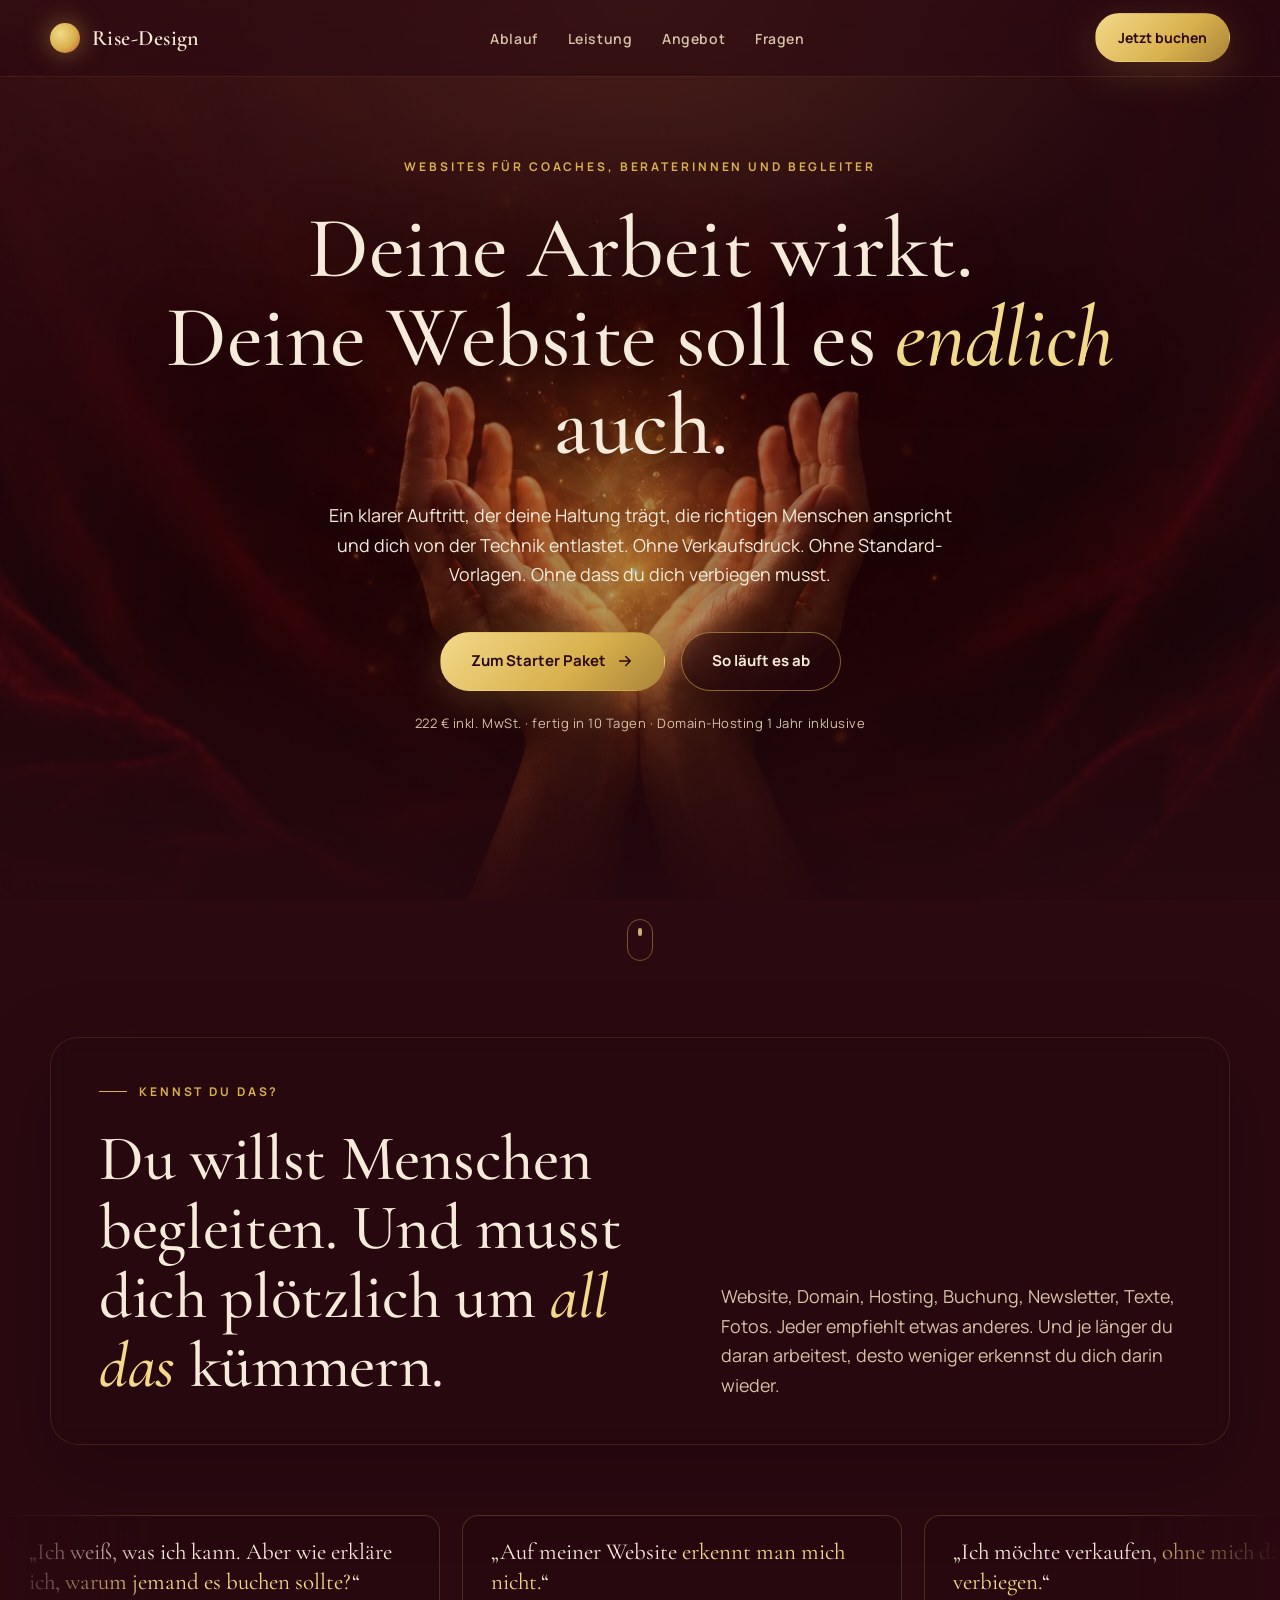
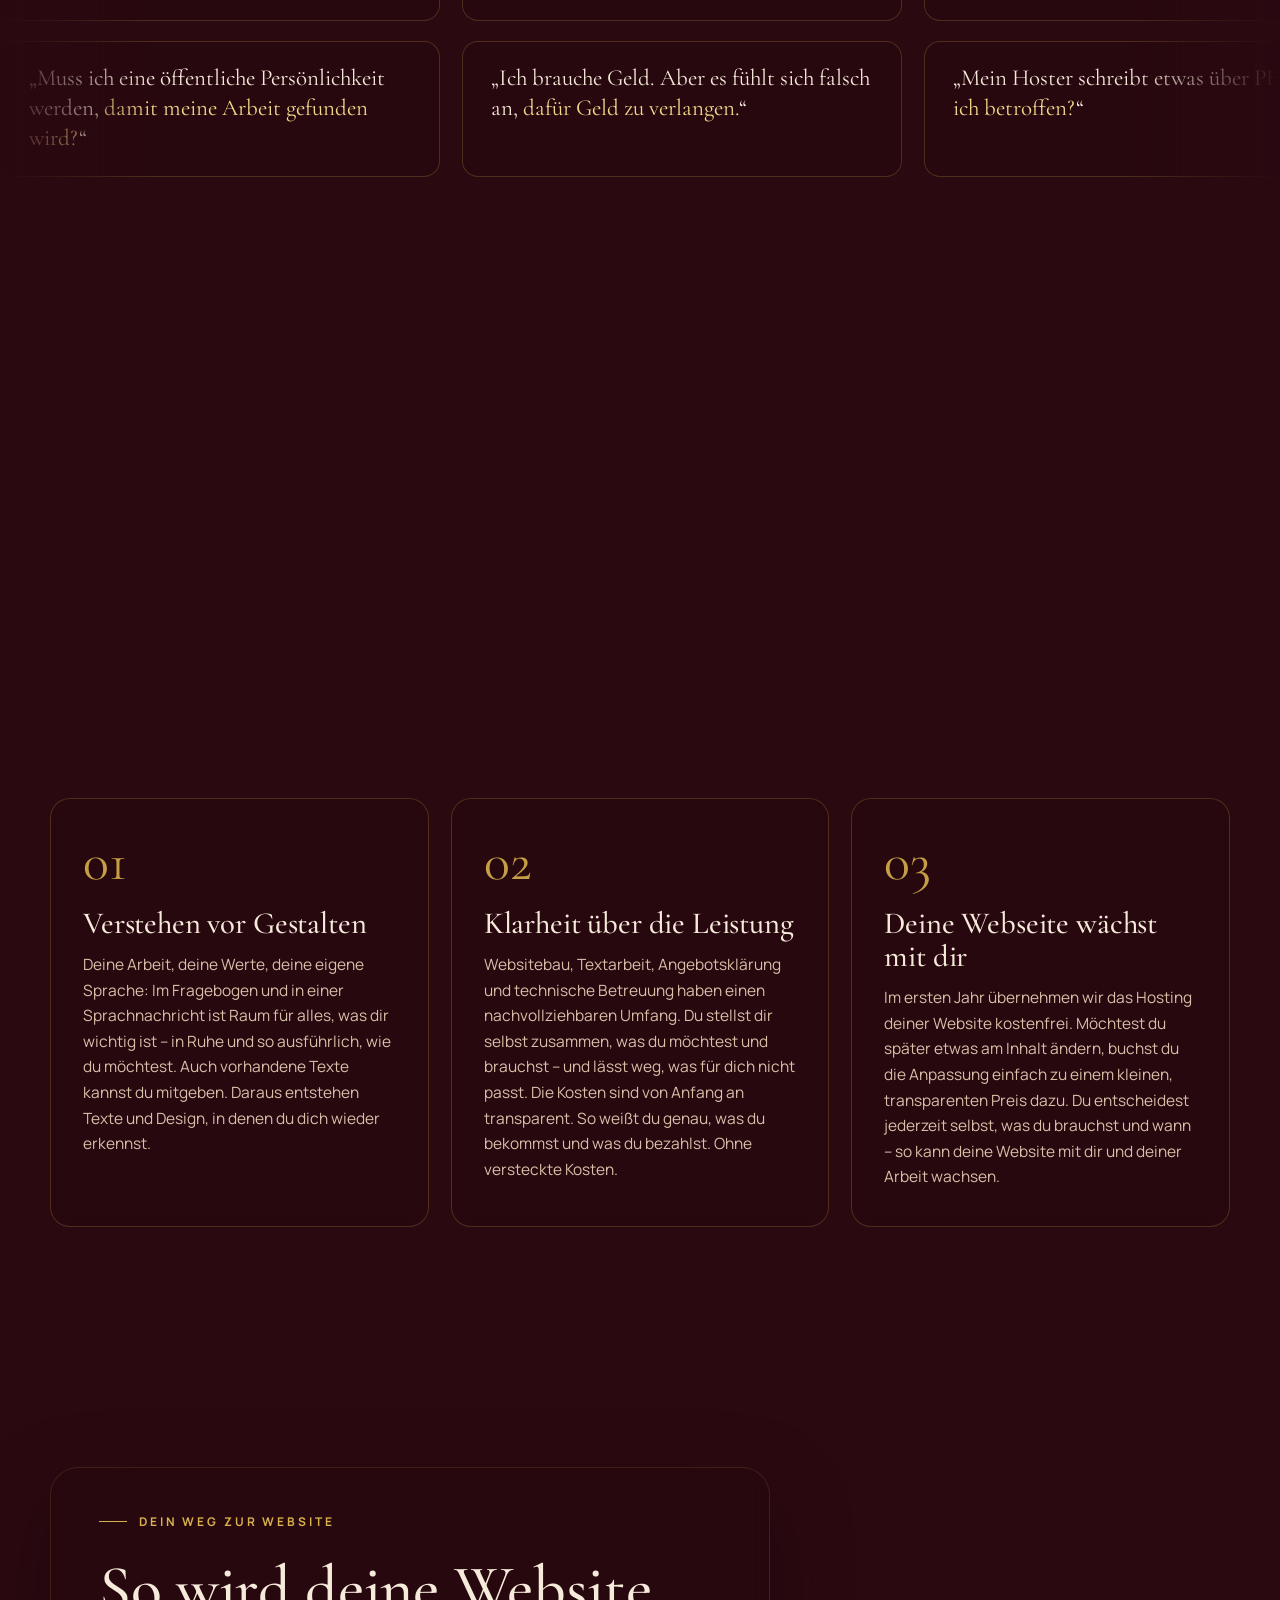
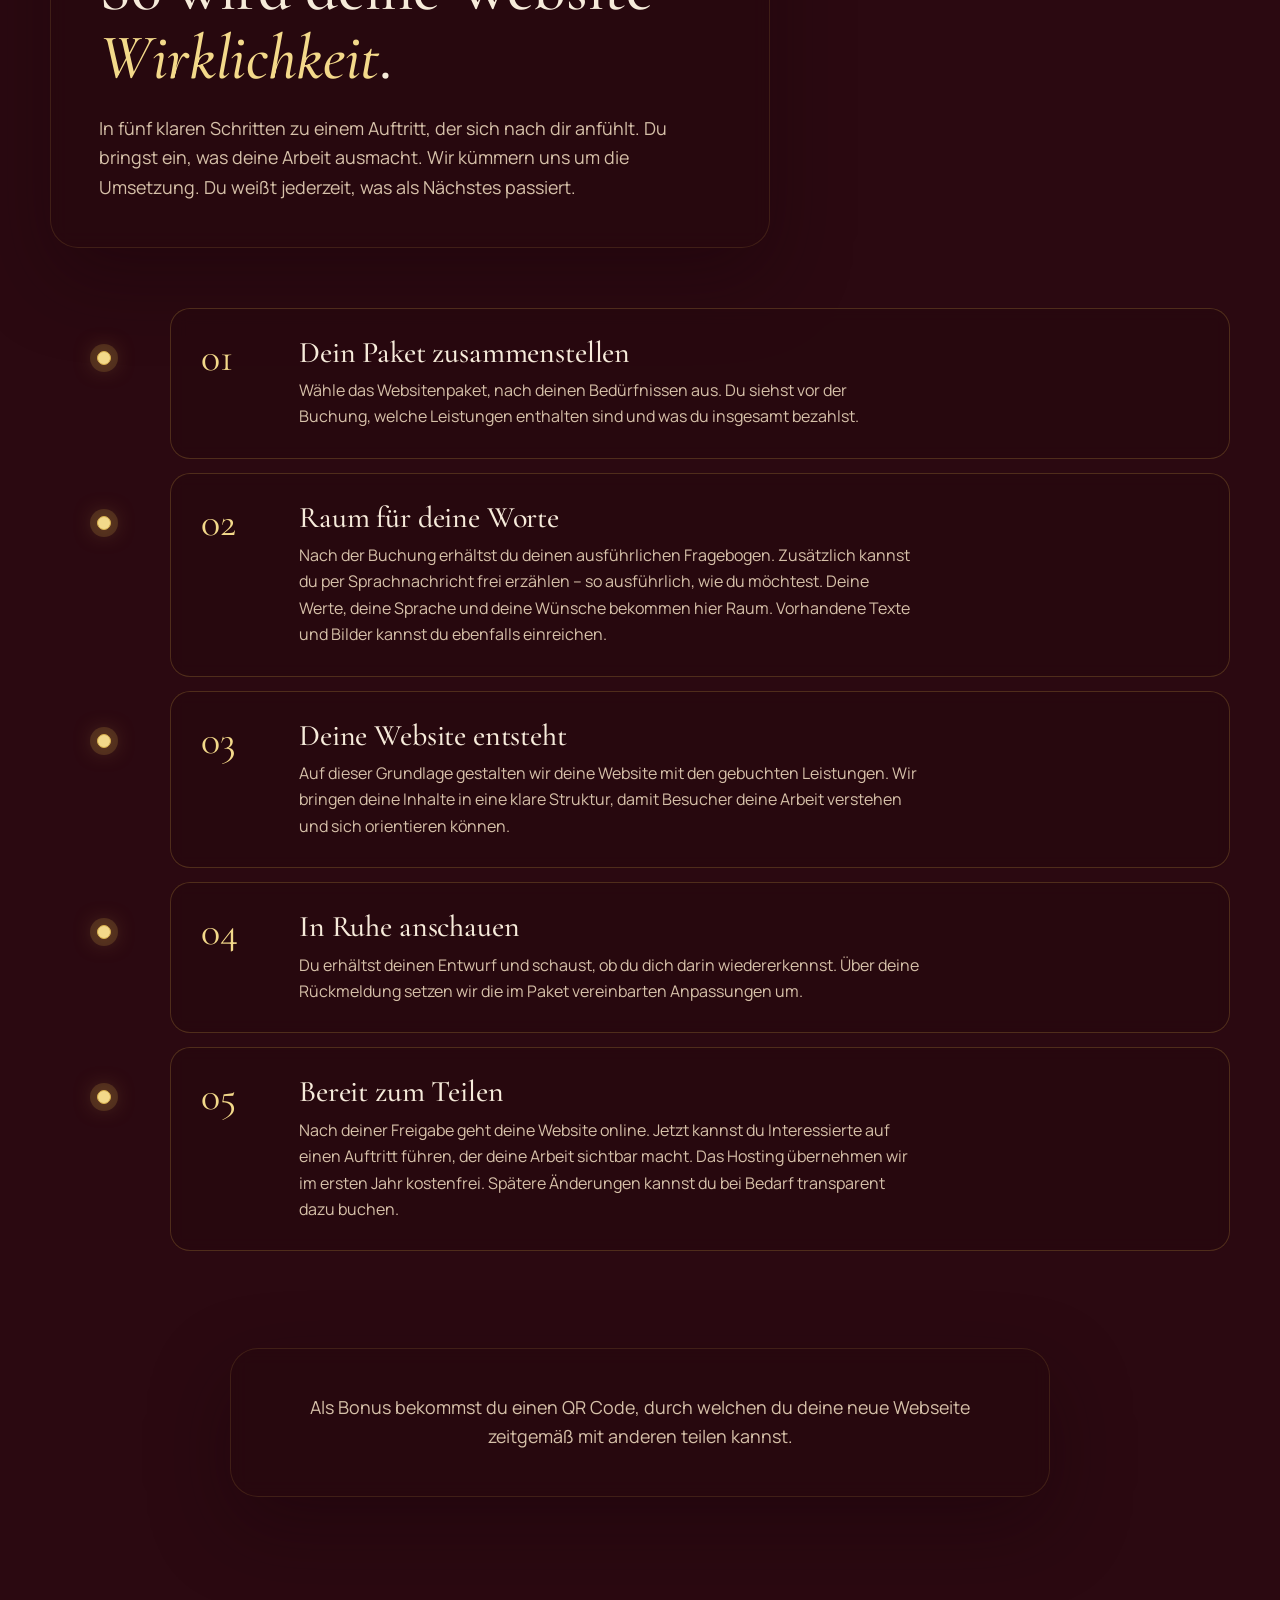
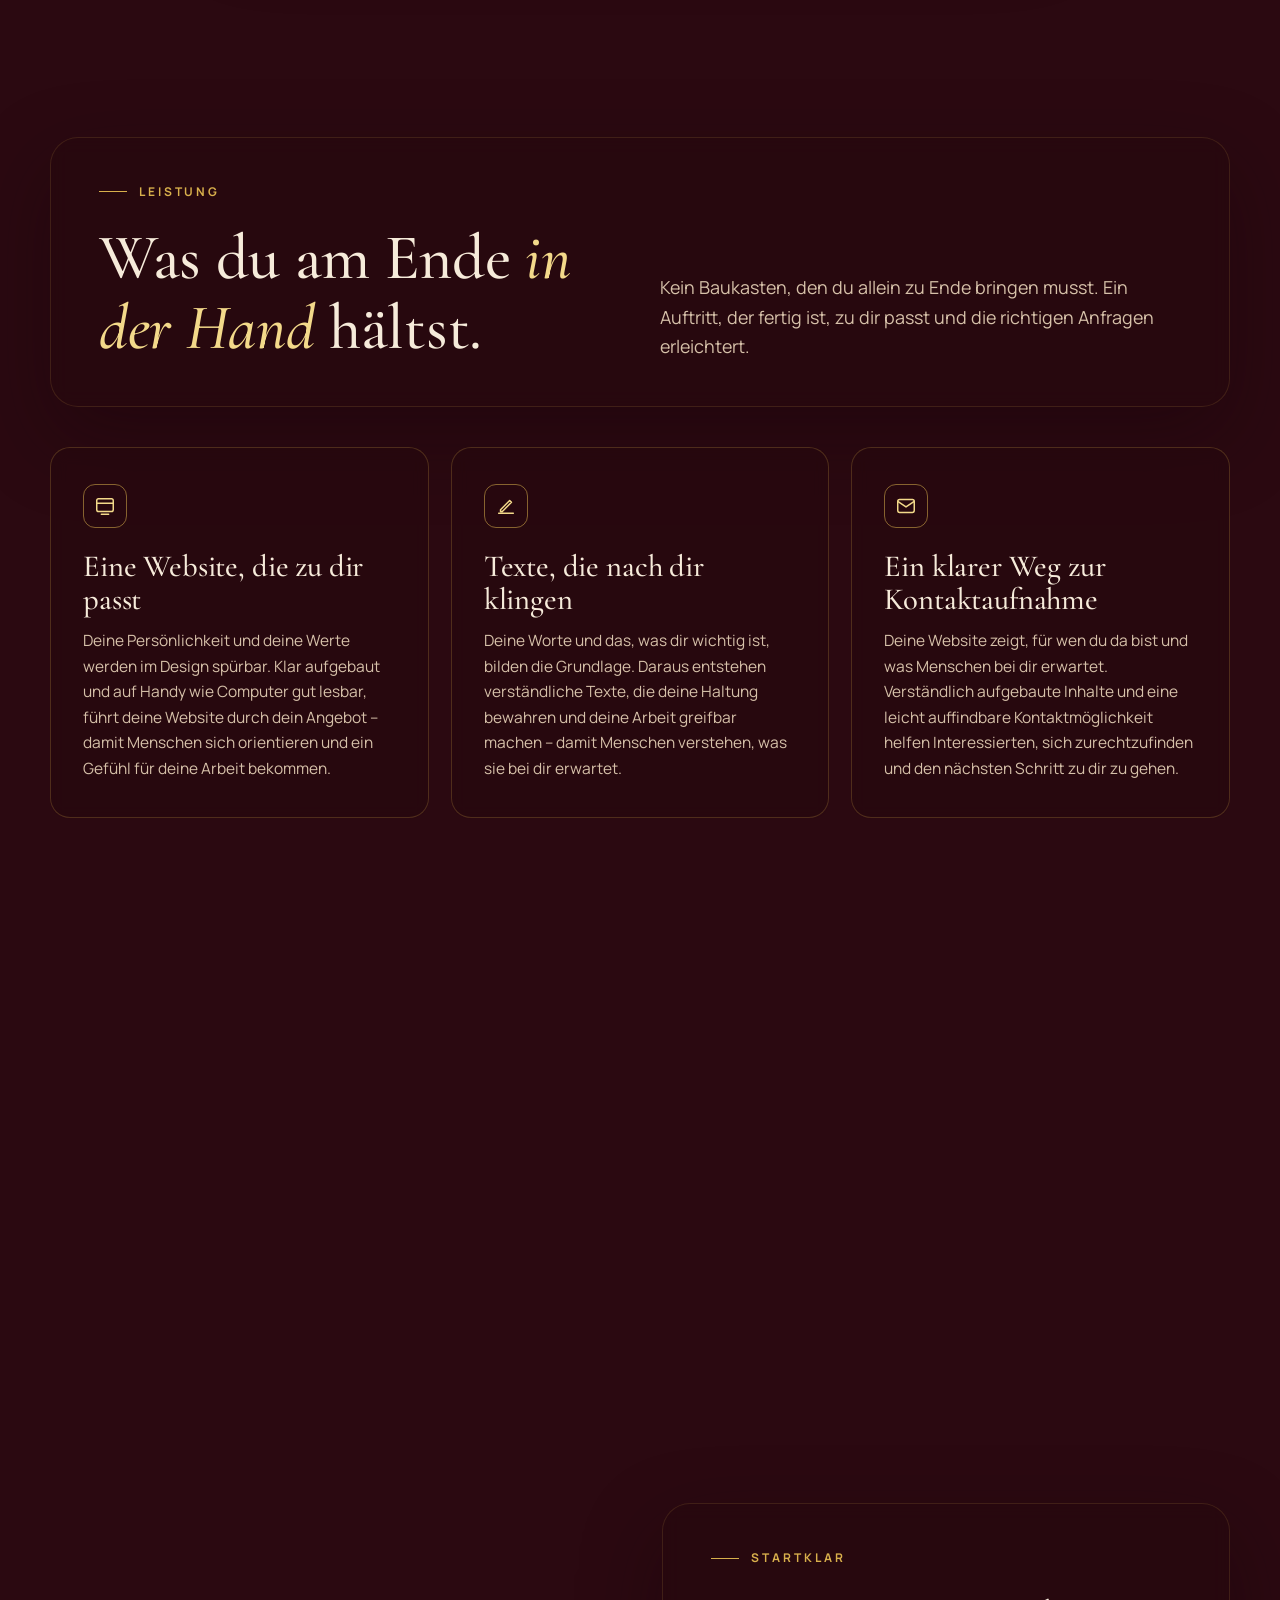
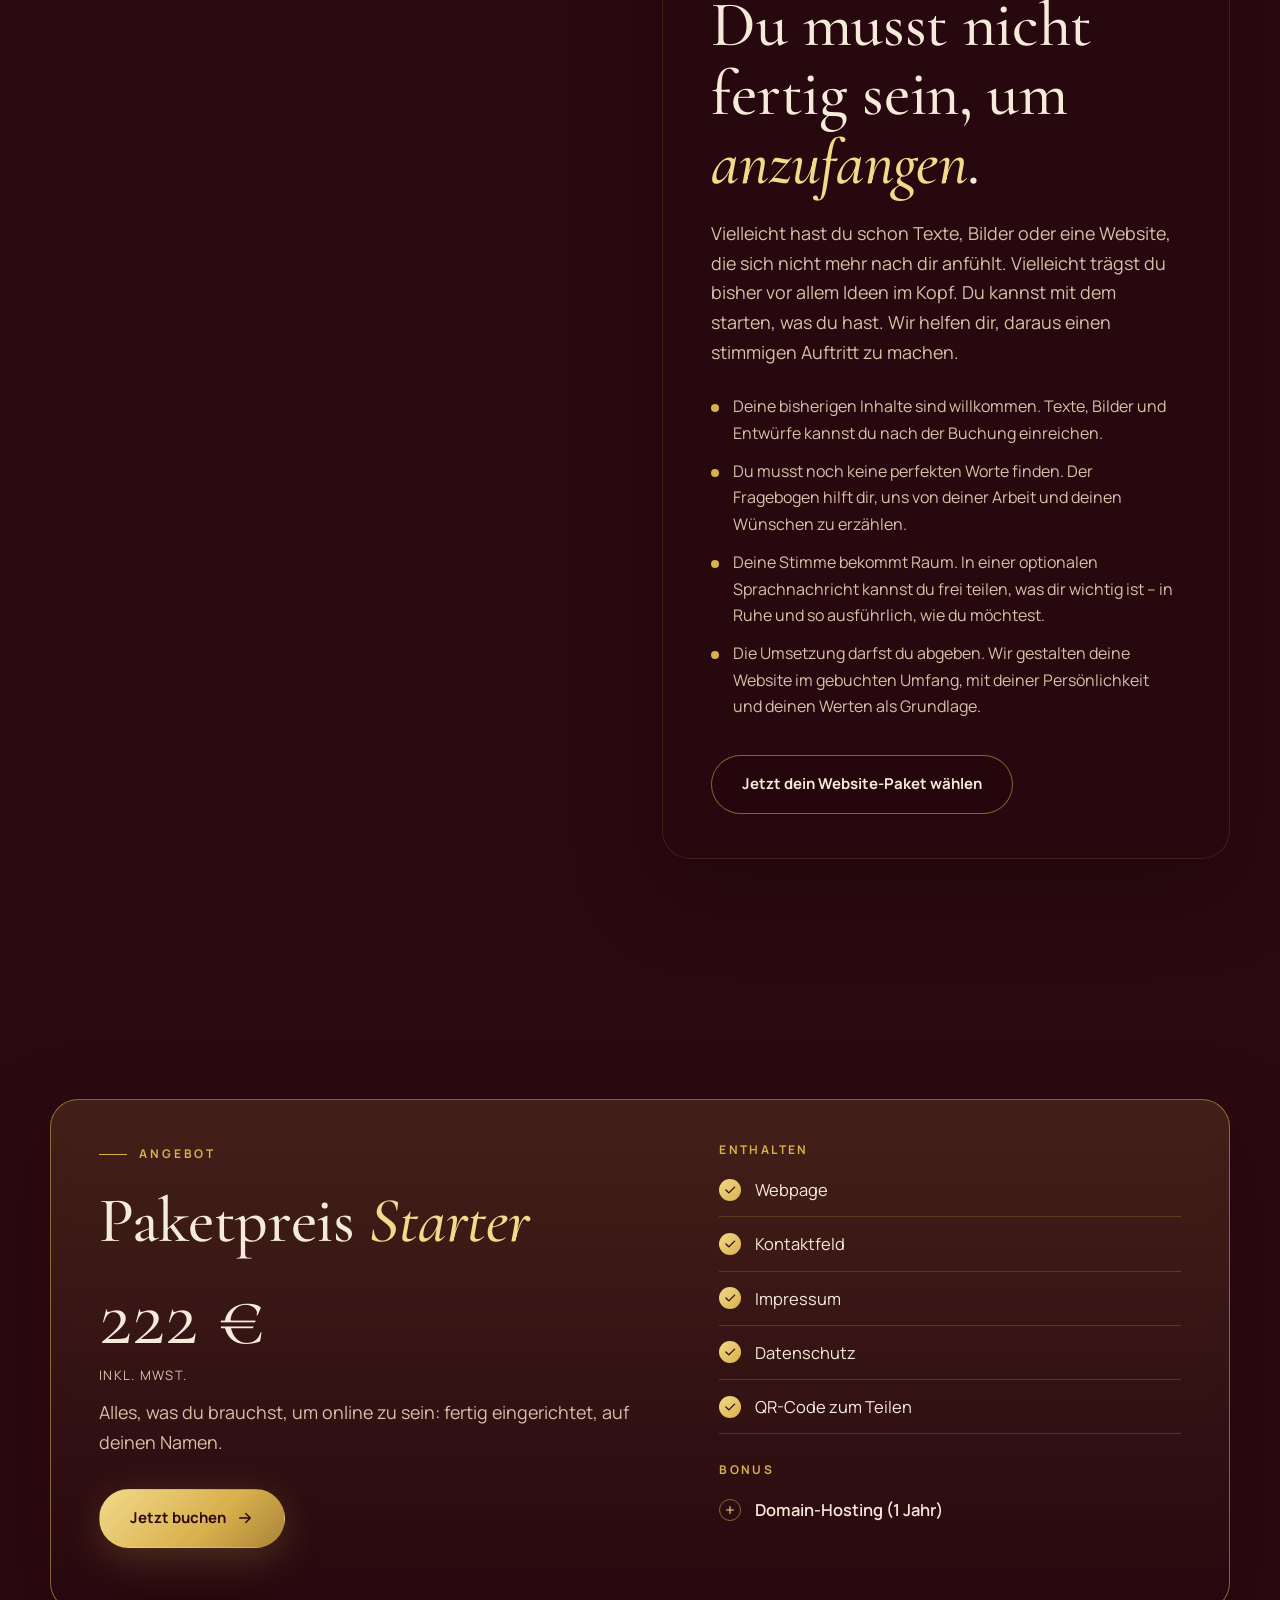
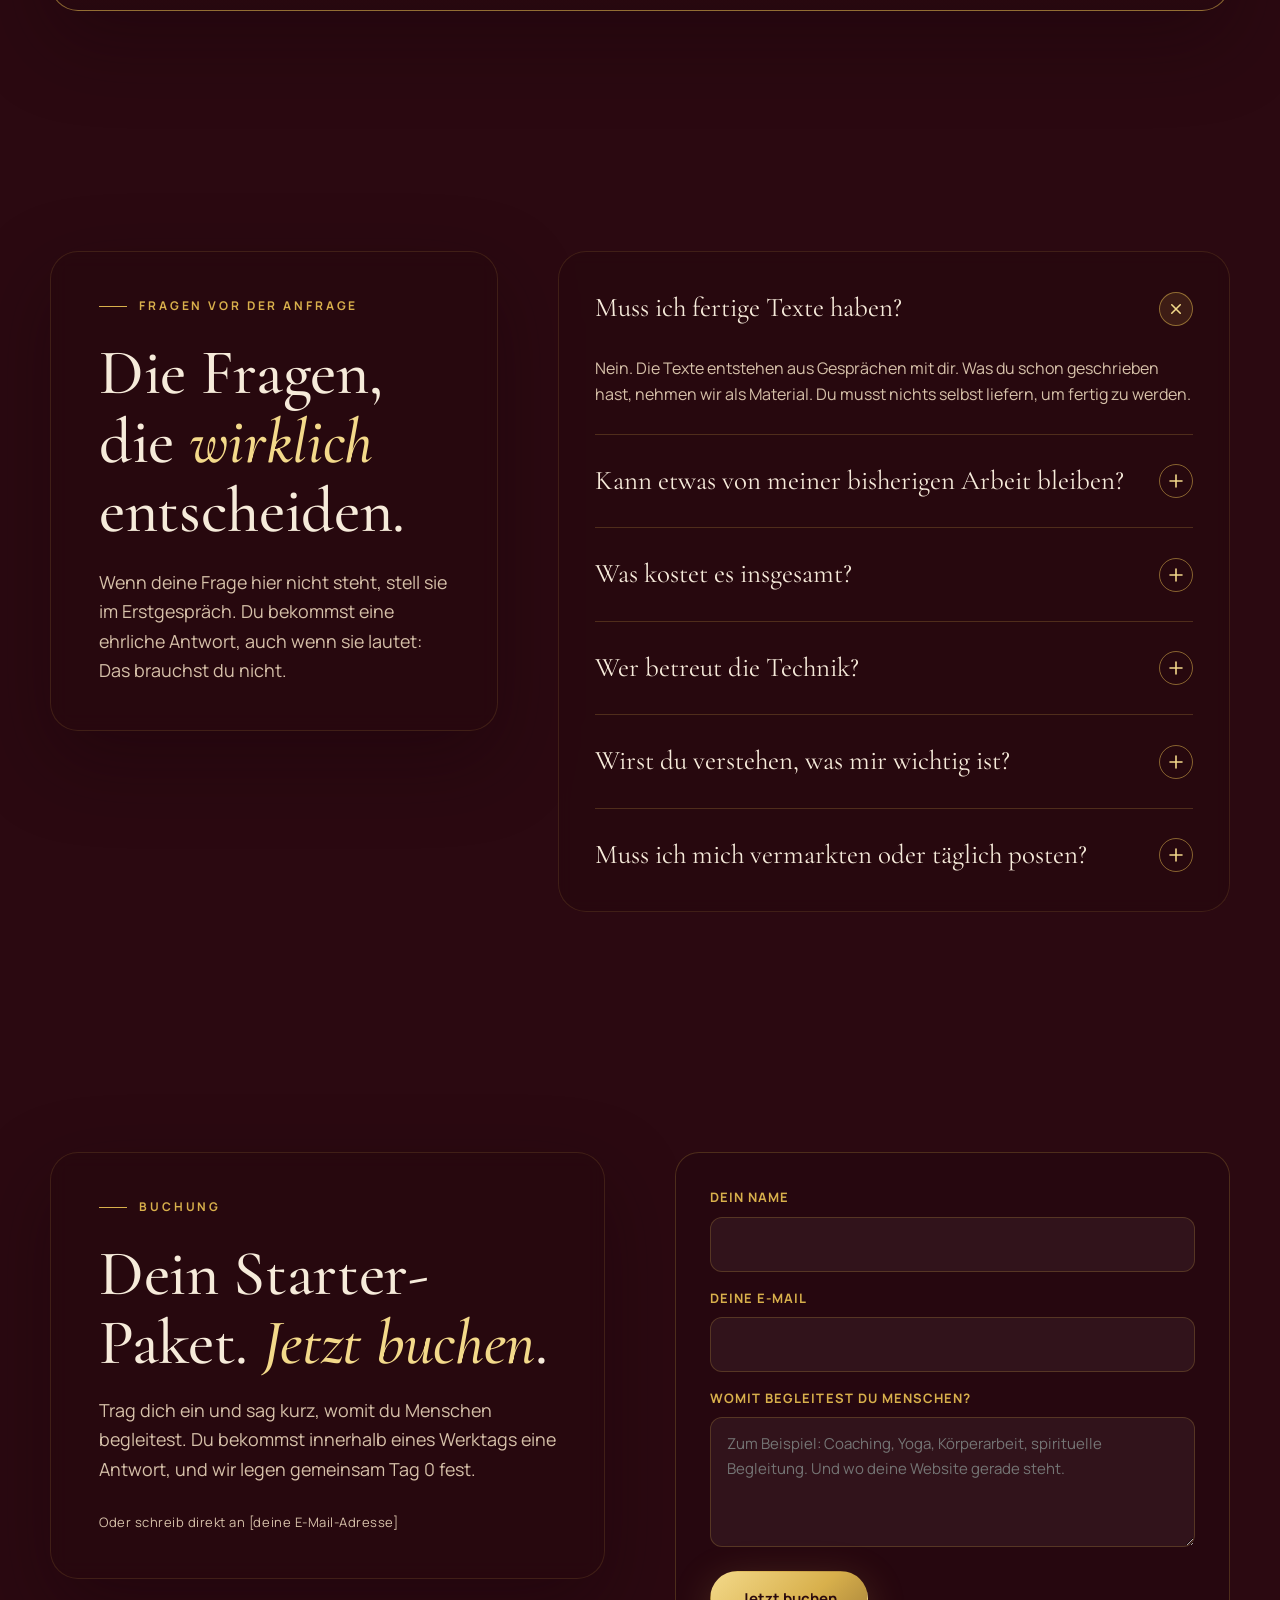
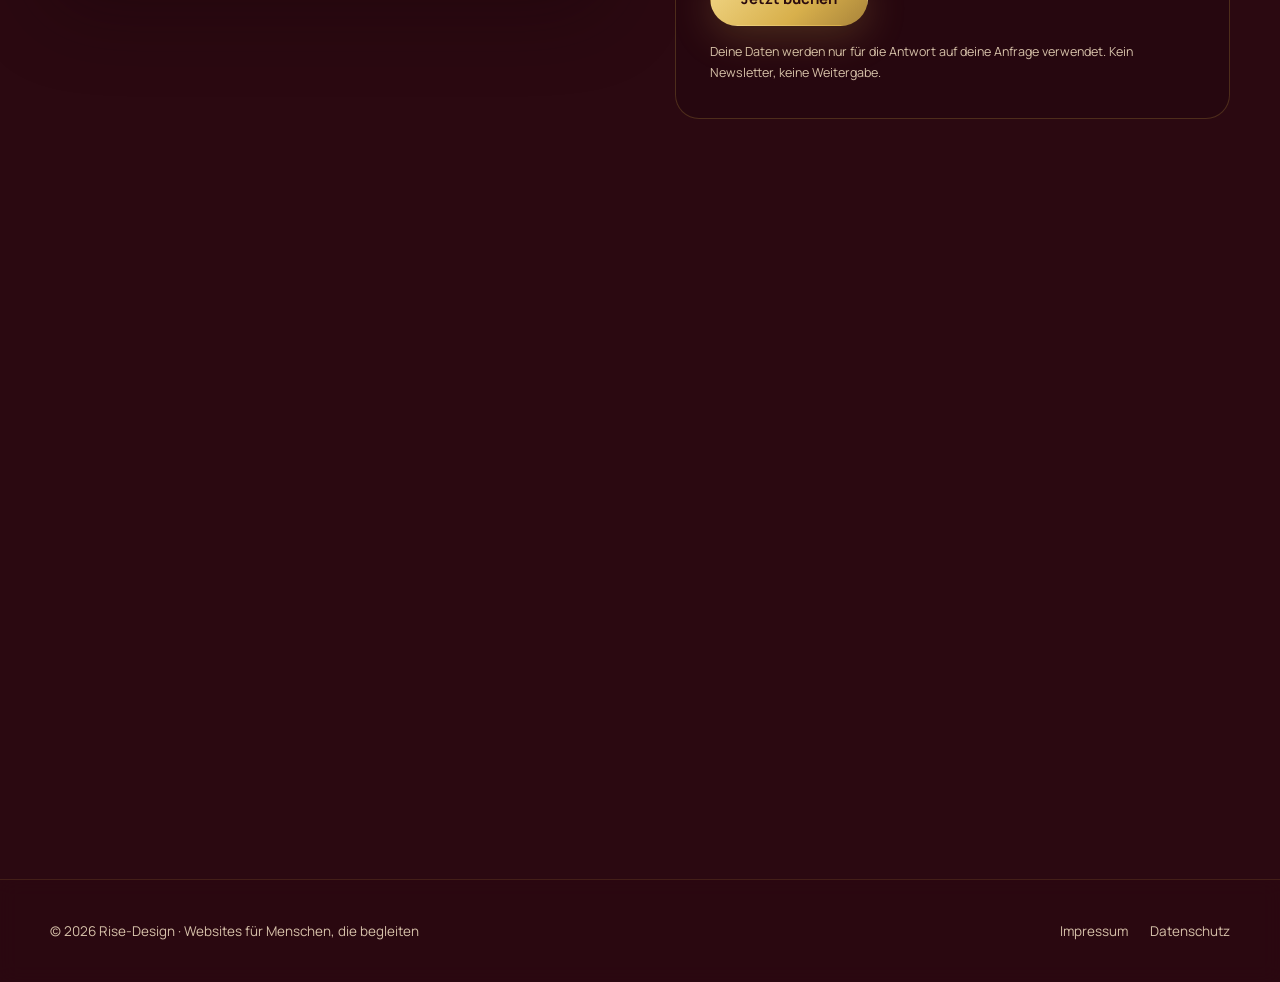
==== landingpages/coaches-begleiter/index.html @ 681efb27 "Rewrite the "Startklar" section texts and its CTA Co-Authored-By: Claude Fable 5.1 <noreply@anthropi" ====
<!doctype html>
<html lang="de">
<head>
<meta charset="utf-8">
<meta name="viewport" content="width=device-width, initial-scale=1">
<title>Websites für Menschen, die begleiten</title>
<meta name="description" content="Websites für Coaches, Beraterinnen und Begleiter: ein klarer Auftritt, der deine Haltung trägt, die richtigen Menschen anspricht und dich von der Technik entlastet.">
<link rel="preconnect" href="https://fonts.googleapis.com">
<link rel="preconnect" href="https://fonts.gstatic.com" crossorigin>
<link href="https://fonts.googleapis.com/css2?family=Cormorant+Garamond:ital,wght@0,500;0,600;1,500&family=Manrope:wght@400;500;600;700&display=swap" rel="stylesheet">
<style>
:root{
  --ground:#2b0911;--ground2:#36101a;--wine:#5a1322;--wine2:#7a1a2c;
  --red:#c1272d;--red2:#e0404a;--amber:#f0a24a;--gold:#d8b04c;--gold2:#f3d98a;--gold3:#a9843a;
  --cream:#f6ebda;--muted:#d6c1a9;--line:rgba(216,176,76,.22);--line2:rgba(216,176,76,.55);
  --glass:rgba(38,8,15,.66);--glass2:rgba(38,8,15,.8);
  --mx:0;--my:0;
}
*{box-sizing:border-box}
html{scroll-behavior:smooth}
body{margin:0;background:var(--ground);color:var(--cream);font-family:Manrope,system-ui,sans-serif;line-height:1.65;-webkit-font-smoothing:antialiased;overflow-x:hidden}
h1,h2,h3,.serif{font-family:"Cormorant Garamond",Georgia,serif;font-weight:500;line-height:1.08;margin:0;letter-spacing:-.005em}
p{margin:0}
a{color:var(--gold2)}a:hover{color:var(--gold)}
img{display:block;max-width:100%}
.wrap{width:min(1180px,calc(100% - 48px));margin:0 auto}
.eyebrow{font-size:12px;letter-spacing:.24em;text-transform:uppercase;color:var(--gold);font-weight:700;display:flex;align-items:center;gap:12px}
.eyebrow::before{content:"";width:28px;height:1px;background:var(--gold)}
.lead{font-size:clamp(17px,1.4vw,20px);color:var(--muted);max-width:620px}
.h2{font-size:clamp(38px,5vw,68px)}
.h3{font-size:clamp(26px,2.4vw,34px)}
.gold{color:var(--gold2)}
.it{font-style:italic}
section{position:relative;padding:120px 0}
.btn{display:inline-flex;align-items:center;justify-content:center;gap:10px;padding:16px 30px;border-radius:999px;font-weight:700;font-size:15px;min-height:54px;text-decoration:none;border:1px solid transparent;cursor:pointer;font-family:inherit;transition:transform .35s cubic-bezier(.2,.7,.2,1),box-shadow .35s,background .35s,border-color .35s;will-change:transform}
.btn-gold{background:linear-gradient(135deg,var(--gold2),var(--gold) 60%,var(--gold3));color:#2a0a0e;box-shadow:0 10px 40px rgba(216,176,76,.22)}
.btn-gold:hover{box-shadow:0 16px 50px rgba(216,176,76,.4);color:#2a0a0e}
.btn-ghost{border-color:var(--line2);color:var(--cream);background:rgba(38,8,15,.45)}
.btn-ghost:hover{background:rgba(216,176,76,.12);color:var(--cream)}
.btn svg{width:18px;height:18px}

/* fixed hands video layer */
.bg{position:fixed;inset:0;z-index:0;overflow:hidden;background:var(--ground)}
.bg video,.bg img{position:absolute;inset:0;width:100%;height:100%;object-fit:cover;object-position:center 60%}
.bg-still{opacity:0;will-change:opacity}
.bg-video{opacity:0;transition:opacity .9s ease}
.bg-video.on{opacity:1}
.bg-shade{position:absolute;inset:0;background:
  radial-gradient(60% 50% at 50% 62%,rgba(43,9,17,0) 0%,rgba(43,9,17,.25) 60%,rgba(43,9,17,.7) 100%),
  linear-gradient(180deg,rgba(43,9,17,.55) 0%,rgba(43,9,17,.25) 35%,rgba(43,9,17,.25) 70%,rgba(43,9,17,.75) 100%)}
.bg-warm{position:absolute;inset:0;background:radial-gradient(70% 60% at 50% 0%,rgba(240,162,74,.16),transparent 60%);mix-blend-mode:screen;pointer-events:none}
.content{position:relative;z-index:1}

/* glass panels for readable copy */
.panel{background:var(--glass);backdrop-filter:blur(10px);-webkit-backdrop-filter:blur(10px);border:1px solid rgba(216,176,76,.14);border-radius:28px;padding:44px 48px;box-shadow:0 30px 80px rgba(20,3,8,.35)}
@media (max-width:600px){.panel{padding:30px 24px;border-radius:22px}}

/* progress + nav */
.progress{position:fixed;top:0;left:0;height:3px;width:0;background:linear-gradient(90deg,var(--red),var(--gold));z-index:60;transition:width .1s linear}
.nav{position:sticky;top:0;z-index:50;backdrop-filter:blur(14px);-webkit-backdrop-filter:blur(14px);background:rgba(43,9,17,.55);border-bottom:1px solid rgba(216,176,76,.12)}
.nav .wrap{display:flex;align-items:center;justify-content:space-between;gap:24px;min-height:76px}
.brand{display:flex;align-items:center;gap:12px;color:var(--cream);text-decoration:none;font-family:"Cormorant Garamond",serif;font-size:22px;font-weight:600;letter-spacing:.02em}
.brand-mark{width:30px;height:30px;border-radius:50%;background:radial-gradient(circle at 35% 35%,var(--gold2),var(--gold) 55%,var(--red) 120%);box-shadow:0 0 24px rgba(216,176,76,.5);animation:pulse 4s ease-in-out infinite}
.nav-links{display:flex;gap:30px;list-style:none;margin:0;padding:0}
.nav-links a{color:var(--muted);text-decoration:none;font-size:14px;font-weight:600;letter-spacing:.04em;transition:color .3s}
.nav-links a:hover{color:var(--gold2)}
.nav .btn{padding:12px 22px;min-height:46px;font-size:14px}

/* hero: copy sits above the hands */
.hero{min-height:920px;display:flex;align-items:flex-start;padding:80px 0 120px;overflow:hidden;isolation:isolate}
.hero-copy{position:relative;text-align:center;margin:0 auto;max-width:980px;transform:translate(calc(var(--mx)*-10px),calc(var(--my)*-6px));transition:transform .6s cubic-bezier(.2,.7,.2,1)}
.hero .eyebrow{justify-content:center;margin-bottom:28px;opacity:0;animation:fadeUp 1s .2s forwards}
.hero .eyebrow::before{display:none}
.hero h1{font-size:clamp(44px,6.8vw,104px);line-height:1.02;text-wrap:balance;text-shadow:0 10px 50px rgba(20,3,8,.6)}
.h-word{display:inline-block;opacity:0;transform:translateY(34px) rotate(1.5deg);animation:wordIn 1s cubic-bezier(.2,.7,.2,1) forwards;animation-delay:calc(.35s + var(--i)*80ms);will-change:transform,opacity}
.hero .lead{margin:30px auto 0;max-width:640px;opacity:0;animation:fadeUp 1s 1.1s forwards;color:var(--cream);text-shadow:0 4px 30px rgba(20,3,8,.8)}
.hero-cta{display:flex;gap:16px;justify-content:center;flex-wrap:wrap;margin-top:42px;opacity:0;animation:fadeUp 1s 1.35s forwards}
.hero-note{margin-top:22px;font-size:13px;color:var(--muted);letter-spacing:.04em;opacity:0;animation:fadeUp 1s 1.6s forwards}
.particles{position:absolute;inset:0;z-index:-1;pointer-events:none;overflow:hidden}
.particles span{position:absolute;left:50%;bottom:18%;width:var(--s,4px);height:var(--s,4px);border-radius:50%;background:var(--gold2);box-shadow:0 0 10px 2px rgba(243,217,138,.55);opacity:0;animation:rise var(--t,8s) linear infinite;animation-delay:var(--d,0s)}
.scroll-hint{position:absolute;left:50%;bottom:36px;transform:translateX(-50%);width:26px;height:42px;border:1px solid var(--line2);border-radius:14px;opacity:.8}
.scroll-hint::after{content:"";position:absolute;left:50%;top:8px;width:4px;height:8px;margin-left:-2px;border-radius:2px;background:var(--gold2);animation:hint 2s ease-in-out infinite}

/* marquee */
.pain{padding-top:40px}
.marquee{overflow:hidden;-webkit-mask-image:linear-gradient(90deg,transparent,#000 12%,#000 88%,transparent);mask-image:linear-gradient(90deg,transparent,#000 12%,#000 88%,transparent);padding:10px 0}
.track{display:flex;gap:22px;width:max-content;animation:scroll 60s linear infinite}
.track.rev{animation-direction:reverse;animation-duration:70s}
.marquee:hover .track{animation-play-state:paused}
.quote{flex:0 0 auto;max-width:440px;padding:22px 28px;border:1px solid var(--line);border-radius:16px;background:var(--glass);backdrop-filter:blur(6px);font-family:"Cormorant Garamond",serif;font-size:23px;line-height:1.3;color:var(--cream);transition:border-color .4s,background .4s}
.quote:hover{border-color:var(--line2);background:rgba(216,176,76,.12)}
.quote em{color:var(--gold2);font-style:normal}
.pain-text{display:grid;grid-template-columns:1.1fr .9fr;gap:60px;align-items:end;margin-bottom:60px}
.pain-text .lead{max-width:none}

/* principles */
.big-quote{font-size:clamp(30px,4.2vw,58px);line-height:1.15;max-width:980px;margin:36px 0 0;text-wrap:balance}
.big-quote .gold{position:relative}
.big-quote .gold::after{content:"";position:absolute;left:0;right:0;bottom:4px;height:2px;background:linear-gradient(90deg,var(--gold),transparent);transform:scaleX(0);transform-origin:left;transition:transform 1.4s cubic-bezier(.2,.7,.2,1) .4s}
.big-quote.in .gold::after{transform:scaleX(1)}
.grid3{display:grid;grid-template-columns:repeat(3,minmax(0,1fr));gap:22px;margin-top:40px}
.card{position:relative;background:var(--glass);backdrop-filter:blur(8px);-webkit-backdrop-filter:blur(8px);border:1px solid var(--line);border-radius:20px;padding:36px 32px;transition:transform .55s cubic-bezier(.2,.7,.2,1),border-color .55s,box-shadow .55s;overflow:hidden}
.card::before{content:"";position:absolute;inset:0;background:radial-gradient(600px circle at var(--cx,50%) var(--cy,0%),rgba(216,176,76,.16),transparent 45%);opacity:0;transition:opacity .5s}
.card:hover{transform:translateY(-8px);border-color:rgba(216,176,76,.55);box-shadow:0 30px 70px rgba(120,20,35,.35)}
.card:hover::before{opacity:1}
.card .num{font-family:"Cormorant Garamond",serif;font-size:54px;line-height:1;color:var(--gold);opacity:.9}
.card h3{margin:18px 0 12px}
.card p{color:var(--muted);font-size:15.5px}
.icon{width:44px;height:44px;border-radius:12px;border:1px solid var(--line2);display:grid;place-items:center;color:var(--gold2);margin-bottom:22px}
.icon svg{width:22px;height:22px}

/* process */
.process-head{max-width:720px;margin-bottom:60px}
.steps{position:relative;display:grid;grid-template-columns:80px 1fr;column-gap:40px}
.vine{grid-column:1;grid-row:1 / span 7;width:80px;height:100%;overflow:visible}
.vine path{fill:none;stroke:var(--gold);stroke-width:1.6;stroke-linecap:round;stroke-dasharray:1;stroke-dashoffset:1;filter:drop-shadow(0 0 6px rgba(216,176,76,.6));transition:stroke-dashoffset .2s linear}
.step{grid-column:2;display:grid;grid-template-columns:72px 1fr;gap:26px;padding:28px 30px;margin-bottom:14px;border:1px solid var(--line);border-radius:20px;background:var(--glass);backdrop-filter:blur(8px);-webkit-backdrop-filter:blur(8px);align-items:start}
.step .n{font-family:"Cormorant Garamond",serif;font-size:40px;color:var(--gold2);line-height:1;position:relative}
.step .n::before{content:"";position:absolute;left:-104px;top:14px;width:12px;height:12px;border-radius:50%;background:var(--ground);border:1px solid var(--gold);box-shadow:0 0 0 0 rgba(216,176,76,0);transition:background .6s,box-shadow .6s}
.step.in .n::before{background:var(--gold2);box-shadow:0 0 0 7px rgba(216,176,76,.18),0 0 22px rgba(216,176,76,.6)}
.step h3{font-size:30px;margin-bottom:8px}
.step p{color:var(--muted);max-width:620px}

/* deliverables */
.deliver .head{display:grid;grid-template-columns:1fr 1fr;gap:40px;align-items:end}

/* begin section: one column, hands show on the left */
.split .wrap{display:grid;grid-template-columns:1fr 1.05fr;gap:72px;align-items:center}
.split h2{margin:22px 0 22px}
.split ul{list-style:none;padding:0;margin:26px 0 36px;display:grid;gap:12px}
.split li{display:flex;gap:14px;color:var(--muted)}
.split li::before{content:"";flex:0 0 8px;height:8px;margin-top:11px;border-radius:50%;background:var(--gold)}

/* pricing */
.tiers{display:grid;grid-template-columns:repeat(4,minmax(0,1fr));gap:18px;margin-top:56px}
.tier{border:1px solid var(--line);border-radius:20px;padding:30px 26px;background:var(--glass);backdrop-filter:blur(8px);-webkit-backdrop-filter:blur(8px);transition:transform .5s cubic-bezier(.2,.7,.2,1),border-color .5s}
.tier:hover{transform:translateY(-6px);border-color:var(--line2)}
.tier.hl{border-color:var(--line2);background:linear-gradient(180deg,rgba(216,176,76,.16),var(--glass2))}
.tier .t{font-size:13px;letter-spacing:.18em;text-transform:uppercase;color:var(--gold);font-weight:700}
.tier .v{font-family:"Cormorant Garamond",serif;font-size:40px;margin:14px 0 10px;color:var(--cream)}
.tier p{color:var(--muted);font-size:14.5px}
.price-note{margin-top:28px;color:var(--muted);font-size:14px;max-width:760px}

/* offer */
.offer-panel{display:grid;grid-template-columns:1.1fr .9fr;gap:56px;align-items:start;border-color:var(--line2);background:linear-gradient(180deg,rgba(216,176,76,.14),var(--glass2))}
.offer-price{font-family:"Cormorant Garamond",serif;font-size:clamp(52px,6.4vw,88px);line-height:1;color:var(--cream);margin:22px 0 16px}
.offer-vat{display:block;font-family:Manrope,system-ui,sans-serif;font-size:13px;letter-spacing:.1em;text-transform:uppercase;color:var(--muted);margin-top:10px}
.offer-main .lead{margin-bottom:32px}
.offer-h{font-family:Manrope,system-ui,sans-serif;font-size:12px;letter-spacing:.2em;text-transform:uppercase;color:var(--gold);font-weight:700;margin:0 0 6px}
.offer-list ul{list-style:none;margin:0 0 30px;padding:0}
.offer-list li{display:flex;gap:14px;align-items:center;color:var(--cream);font-size:16.5px;padding:13px 0;border-bottom:1px solid var(--line)}
.offer-list li svg{flex:0 0 22px;width:22px;height:22px;padding:4px;border-radius:50%;color:#2a0a0e;background:linear-gradient(135deg,var(--gold2),var(--gold))}
.offer-list .bonus li{border-bottom:0;font-weight:600}
.offer-list .bonus li svg{background:none;border:1px solid var(--line2);color:var(--gold2)}

/* faq */
.faq .wrap{display:grid;grid-template-columns:.8fr 1.2fr;gap:60px;align-items:start}
.faq-list{background:var(--glass);backdrop-filter:blur(8px);-webkit-backdrop-filter:blur(8px);border:1px solid rgba(216,176,76,.14);border-radius:28px;padding:10px 36px}
details{border-top:1px solid var(--line)}
details:first-of-type{border-top:0}
summary{list-style:none;cursor:pointer;display:flex;justify-content:space-between;align-items:center;gap:20px;padding:24px 0;font-family:"Cormorant Garamond",serif;font-size:27px;color:var(--cream);transition:color .3s}
summary::-webkit-details-marker{display:none}
summary:hover{color:var(--gold2)}
.plus{flex:0 0 34px;height:34px;border-radius:50%;border:1px solid var(--line2);display:grid;place-items:center;color:var(--gold2);transition:transform .45s cubic-bezier(.2,.7,.2,1),background .3s}
details[open] .plus{transform:rotate(45deg);background:rgba(216,176,76,.12)}
.answer{padding:0 0 26px;color:var(--muted);max-width:640px}

/* contact */
.contact{padding-bottom:120px}
.contact .wrap{display:grid;grid-template-columns:1fr 1fr;gap:70px;align-items:start}
.contact h2{margin:22px 0 18px}
.form{display:grid;gap:16px;padding:34px;border:1px solid var(--line);border-radius:24px;background:var(--glass2);backdrop-filter:blur(10px);-webkit-backdrop-filter:blur(10px)}
.field{display:grid;gap:8px}
.field label{font-size:13px;letter-spacing:.08em;text-transform:uppercase;color:var(--gold);font-weight:700}
.field input,.field textarea{width:100%;background:rgba(255,255,255,.05);border:1px solid var(--line);border-radius:12px;color:var(--cream);padding:14px 16px;font:inherit;font-size:15px;min-height:50px;transition:border-color .3s,box-shadow .3s}
.field textarea{min-height:130px;resize:vertical}
.field input:focus,.field textarea:focus{outline:none;border-color:var(--gold);box-shadow:0 0 0 4px rgba(216,176,76,.15)}
.form .btn{justify-self:start;margin-top:8px}
.form small{color:var(--muted);font-size:12.5px}

/* outro: the hands present the finished website, nothing covers them */
.outro{min-height:640px;padding:0}

/* footer */
footer{position:relative;z-index:1;border-top:1px solid rgba(216,176,76,.14);padding:40px 0;color:var(--muted);font-size:13.5px;background:rgba(43,9,17,.55);backdrop-filter:blur(10px);-webkit-backdrop-filter:blur(10px)}
footer .wrap{display:flex;justify-content:space-between;gap:20px;flex-wrap:wrap}
footer a{color:var(--muted);text-decoration:none;margin-left:22px}
footer a:hover{color:var(--gold2)}

/* reveal */
.reveal{opacity:0;transform:translateY(30px);transition:opacity 1s ease,transform 1s cubic-bezier(.2,.7,.2,1);transition-delay:var(--delay,0s)}
.reveal.in{opacity:1;transform:none}

@keyframes rise{0%{transform:translate(var(--x,0),0) scale(.5);opacity:0}12%{opacity:.95}100%{transform:translate(calc(var(--x,0)*1.7),-520px) scale(1.15);opacity:0}}
@keyframes wordIn{to{opacity:1;transform:none}}
@keyframes fadeUp{from{opacity:0;transform:translateY(18px)}to{opacity:1;transform:none}}
@keyframes pulse{0%,100%{box-shadow:0 0 18px rgba(216,176,76,.45)}50%{box-shadow:0 0 34px rgba(216,176,76,.85)}}
@keyframes scroll{to{transform:translateX(-50%)}}
@keyframes hint{0%{transform:translateY(0);opacity:1}70%{transform:translateY(14px);opacity:0}100%{opacity:0}}

@media (max-width:980px){
  .pain-text,.deliver .head,.split .wrap,.faq .wrap,.contact .wrap{grid-template-columns:1fr;gap:36px}
  .grid3{grid-template-columns:1fr}
  .tiers{grid-template-columns:repeat(2,minmax(0,1fr))}
  .offer-panel{grid-template-columns:1fr;gap:30px}
  .nav-links{display:none}
  section{padding:90px 0}
  .hero{min-height:780px;padding-top:50px}
  .steps{grid-template-columns:40px 1fr;column-gap:16px}
  .vine{width:40px}
  .step{grid-template-columns:56px 1fr;gap:16px;padding:22px 20px}
  .step .n::before{left:-66px}
  .outro{min-height:460px}
}
@media (max-width:600px){
  .tiers{grid-template-columns:1fr}
  .quote{max-width:320px;font-size:20px}
  .hero-cta .btn{width:100%}
  .wrap{width:calc(100% - 32px)}
  .faq-list{padding:6px 20px}
}
@media (prefers-reduced-motion:reduce){
  *,*::before,*::after{animation:none!important;transition:none!important}
  .reveal,.h-word,.hero .eyebrow,.hero .lead,.hero-cta,.hero-note{opacity:1;transform:none}
}
</style>
</head>
<body>
<div class="progress" aria-hidden="true"></div>

<div class="bg" aria-hidden="true">
  <img class="bg-still" src="assets/hands-1.webp" alt="">
  <img class="bg-still" src="assets/hands-2.webp" alt="">
  <img class="bg-still" src="assets/hands-3.webp" alt="">
  <img class="bg-still" src="assets/hands-4.webp" alt="">
  <img class="bg-still" src="assets/hands-5.webp" alt="">
  <img class="bg-still" src="assets/hands-6.webp" alt="">
  <video class="bg-video" muted playsinline preload="auto" poster="assets/hands-1.webp" src="assets/hands-video.mp4"></video>
  <div class="bg-shade"></div>
  <div class="bg-warm"></div>
</div>

<div class="content">
<header class="nav">
  <div class="wrap">
    <a class="brand" href="#top" aria-label="Zur Startseite"><span class="brand-mark" aria-hidden="true"></span>Rise-Design</a>
    <ul class="nav-links">
      <li><a href="#ablauf">Ablauf</a></li>
      <li><a href="#leistung">Leistung</a></li>
      <li><a href="#angebot">Angebot</a></li>
      <li><a href="#fragen">Fragen</a></li>
    </ul>
    <a class="btn btn-gold magnet" href="#angebot">Jetzt buchen</a>
  </div>
</header>

<main id="top">

<section class="hero" aria-labelledby="hero-title">
  <div class="particles" aria-hidden="true">
    <span style="--x:-180px;--d:0s;--t:9s;--s:3px"></span><span style="--x:-120px;--d:1.1s;--t:8s;--s:4px"></span><span style="--x:-60px;--d:2.3s;--t:10s;--s:3px"></span><span style="--x:-20px;--d:.6s;--t:7s;--s:5px"></span><span style="--x:20px;--d:3.4s;--t:9s;--s:3px"></span><span style="--x:70px;--d:1.8s;--t:8.5s;--s:4px"></span><span style="--x:130px;--d:4.2s;--t:11s;--s:3px"></span><span style="--x:190px;--d:2.9s;--t:9.5s;--s:4px"></span><span style="--x:-240px;--d:5s;--t:12s;--s:2px"></span><span style="--x:240px;--d:3.9s;--t:10.5s;--s:2px"></span><span style="--x:-90px;--d:6.1s;--t:8s;--s:3px"></span><span style="--x:90px;--d:5.5s;--t:9s;--s:3px"></span><span style="--x:0px;--d:4.6s;--t:7.5s;--s:4px"></span><span style="--x:-150px;--d:7s;--t:10s;--s:3px"></span><span style="--x:160px;--d:6.6s;--t:9s;--s:3px"></span><span style="--x:-40px;--d:7.8s;--t:8s;--s:5px"></span><span style="--x:45px;--d:8.4s;--t:11s;--s:3px"></span><span style="--x:-210px;--d:2s;--t:9s;--s:2px"></span>
  </div>
  <div class="wrap">
    <div class="hero-copy">
      <p class="eyebrow">Websites für Coaches, Beraterinnen und Begleiter</p>
      <h1 id="hero-title"><span class="h-word" style="--i:0">Deine</span> <span class="h-word" style="--i:1">Arbeit</span> <span class="h-word" style="--i:2">wirkt.</span><br><span class="h-word" style="--i:3">Deine</span> <span class="h-word" style="--i:4">Website</span> <span class="h-word" style="--i:5">soll</span> <span class="h-word" style="--i:6">es</span> <span class="h-word gold it" style="--i:7">endlich</span> <span class="h-word" style="--i:8">auch.</span></h1>
      <p class="lead">Ein klarer Auftritt, der deine Haltung trägt, die richtigen Menschen anspricht und dich von der Technik entlastet. Ohne Verkaufsdruck. Ohne Standard-Vorlagen. Ohne dass du dich verbiegen musst.</p>
      <div class="hero-cta">
        <a class="btn btn-gold magnet" href="#angebot">Zum Starter Paket
          <svg viewBox="0 0 24 24" fill="none" stroke="currentColor" stroke-width="2" stroke-linecap="round" stroke-linejoin="round" aria-hidden="true"><path d="M5 12h14M13 6l6 6-6 6"/></svg></a>
        <a class="btn btn-ghost magnet" href="#ablauf">So läuft es ab</a>
      </div>
      <p class="hero-note">222 € inkl. MwSt. · fertig in 10 Tagen · Domain-Hosting 1 Jahr inklusive</p>
    </div>
  </div>
  <div class="scroll-hint" aria-hidden="true"></div>
</section>

<section class="pain" aria-labelledby="pain-title">
  <div class="wrap">
    <div class="pain-text panel">
      <div class="reveal">
        <p class="eyebrow">Kennst du das?</p>
        <h2 class="h2" id="pain-title" style="margin-top:22px">Du willst Menschen begleiten. Und musst dich plötzlich um <span class="gold it">all das</span> kümmern.</h2>
      </div>
      <p class="lead reveal" style="--delay:.15s">Website, Domain, Hosting, Buchung, Newsletter, Texte, Fotos. Jeder empfiehlt etwas anderes. Und je länger du daran arbeitest, desto weniger erkennst du dich darin wieder.</p>
    </div>
  </div>
  <div class="marquee" aria-label="Gedanken, die viele Begleiterinnen und Begleiter kennen">
    <div class="track">
      <div class="quote">„Ich weiß, was ich kann. Aber wie erkläre ich, <em>warum jemand es buchen sollte?</em>“</div>
      <div class="quote">„Auf meiner Website <em>erkennt man mich nicht.</em>“</div>
      <div class="quote">„Ich möchte verkaufen, <em>ohne mich dabei zu verbiegen.</em>“</div>
      <div class="quote">„Seit Monaten arbeite ich daran und bin <em>noch immer nicht startklar.</em>“</div>
      <div class="quote">„Ich möchte Hilfe, aber nicht wieder <em>die Kontrolle verlieren.</em>“</div>
      <div class="quote">„Ich bekomme Anfragen, <em>aber sie passen nicht.</em>“</div>
      <div class="quote">„Ich weiß, was ich kann. Aber wie erkläre ich, <em>warum jemand es buchen sollte?</em>“</div>
      <div class="quote">„Auf meiner Website <em>erkennt man mich nicht.</em>“</div>
      <div class="quote">„Ich möchte verkaufen, <em>ohne mich dabei zu verbiegen.</em>“</div>
      <div class="quote">„Seit Monaten arbeite ich daran und bin <em>noch immer nicht startklar.</em>“</div>
      <div class="quote">„Ich möchte Hilfe, aber nicht wieder <em>die Kontrolle verlieren.</em>“</div>
      <div class="quote">„Ich bekomme Anfragen, <em>aber sie passen nicht.</em>“</div>
    </div>
  </div>
  <div class="marquee" aria-hidden="true">
    <div class="track rev">
      <div class="quote">„Muss ich eine öffentliche Persönlichkeit werden, <em>damit meine Arbeit gefunden wird?</em>“</div>
      <div class="quote">„Ich brauche Geld. Aber es fühlt sich falsch an, <em>dafür Geld zu verlangen.</em>“</div>
      <div class="quote">„Mein Hoster schreibt etwas über PHP. <em>Bin ich betroffen?</em>“</div>
      <div class="quote">„Ich kann so viel. <em>Wie soll ich mich da auf etwas festlegen?</em>“</div>
      <div class="quote">„Ich habe es so oft erklärt. Trotzdem versteht niemand, <em>was ich wirklich mache.</em>“</div>
      <div class="quote">„Für meine angefangene Website finde ich sowieso niemanden, <em>der mir bezahlbar hilft.</em>“</div>
      <div class="quote">„Muss ich eine öffentliche Persönlichkeit werden, <em>damit meine Arbeit gefunden wird?</em>“</div>
      <div class="quote">„Ich brauche Geld. Aber es fühlt sich falsch an, <em>dafür Geld zu verlangen.</em>“</div>
      <div class="quote">„Mein Hoster schreibt etwas über PHP. <em>Bin ich betroffen?</em>“</div>
      <div class="quote">„Ich kann so viel. <em>Wie soll ich mich da auf etwas festlegen?</em>“</div>
      <div class="quote">„Ich habe es so oft erklärt. Trotzdem versteht niemand, <em>was ich wirklich mache.</em>“</div>
      <div class="quote">„Für meine angefangene Website finde ich sowieso niemanden, <em>der mir bezahlbar hilft.</em>“</div>
    </div>
  </div>
</section>

<section class="principles" aria-labelledby="prin-title">
  <div class="wrap">
    <div class="panel reveal">
      <p class="eyebrow">Die Lösung</p>
      <h2 class="h2 big-quote reveal" id="prin-title">Entlastung ermöglichen und dabei <span class="gold">deine eigene Stimme</span> und Selbstbestimmung bewahren.</h2>
    </div>
    <div class="grid3">
      <article class="card reveal" style="--delay:0s">
        <div class="num">01</div>
        <h3 class="h3">Verstehen vor Gestalten</h3>
        <p>Deine Arbeit, deine Werte, deine eigene Sprache: Im Fragebogen und in einer Sprachnachricht ist Raum für alles, was dir wichtig ist – in Ruhe und so ausführlich, wie du möchtest. Auch vorhandene Texte kannst du mitgeben. Daraus entstehen Texte und Design, in denen du dich wieder erkennst.</p>
      </article>
      <article class="card reveal" style="--delay:.12s">
        <div class="num">02</div>
        <h3 class="h3">Klarheit über die Leistung</h3>
        <p>Websitebau, Textarbeit, Angebotsklärung und technische Betreuung haben einen nachvollziehbaren Umfang. Du stellst dir selbst zusammen, was du möchtest und brauchst – und lässt weg, was für dich nicht passt. Die Kosten sind von Anfang an transparent. So weißt du genau, was du bekommst und was du bezahlst. Ohne versteckte Kosten.</p>
      </article>
      <article class="card reveal" style="--delay:.24s">
        <div class="num">03</div>
        <h3 class="h3">Deine Webseite wächst mit dir</h3>
        <p>Im ersten Jahr übernehmen wir das Hosting deiner Website kostenfrei. Möchtest du später etwas am Inhalt ändern, buchst du die Anpassung einfach zu einem kleinen, transparenten Preis dazu. Du entscheidest jederzeit selbst, was du brauchst und wann – so kann deine Website mit dir und deiner Arbeit wachsen.</p>
      </article>
    </div>
  </div>
</section>

<section class="process" id="ablauf" aria-labelledby="proc-title">
  <div class="wrap">
    <div class="process-head panel reveal">
      <p class="eyebrow">Dein Weg zur Website</p>
      <h2 class="h2" id="proc-title" style="margin-top:22px">So wird deine Website <span class="gold it">Wirklichkeit</span>.</h2>
      <p class="lead" style="margin-top:22px">In fünf klaren Schritten zu einem Auftritt, der sich nach dir anfühlt. Du bringst ein, was deine Arbeit ausmacht. Wir kümmern uns um die Umsetzung. Du weißt jederzeit, was als Nächstes passiert.</p>
    </div>
    <div class="steps">
      <svg class="vine" viewBox="0 0 80 1000" preserveAspectRatio="none" aria-hidden="true">
        <path pathLength="1" d="M40 0 C 40 110, 14 150, 40 250 S 68 380, 40 500 S 12 720, 40 830 S 64 950, 40 1000"/>
      </svg>
      <article class="step reveal">
        <div class="n">01</div>
        <div><h3>Dein Paket zusammenstellen</h3><p>Wähle das Websitenpaket, nach deinen Bedürfnissen aus. Du siehst vor der Buchung, welche Leistungen enthalten sind und was du insgesamt bezahlst.</p></div>
      </article>
      <article class="step reveal">
        <div class="n">02</div>
        <div><h3>Raum für deine Worte</h3><p>Nach der Buchung erhältst du deinen ausführlichen Fragebogen. Zusätzlich kannst du per Sprachnachricht frei erzählen – so ausführlich, wie du möchtest. Deine Werte, deine Sprache und deine Wünsche bekommen hier Raum. Vorhandene Texte und Bilder kannst du ebenfalls einreichen.</p></div>
      </article>
      <article class="step reveal">
        <div class="n">03</div>
        <div><h3>Deine Website entsteht</h3><p>Auf dieser Grundlage gestalten wir deine Website mit den gebuchten Leistungen. Wir bringen deine Inhalte in eine klare Struktur, damit Besucher deine Arbeit verstehen und sich orientieren können.</p></div>
      </article>
      <article class="step reveal">
        <div class="n">04</div>
        <div><h3>In Ruhe anschauen</h3><p>Du erhältst deinen Entwurf und schaust, ob du dich darin wiedererkennst. Über deine Rückmeldung setzen wir die im Paket vereinbarten Anpassungen um.</p></div>
      </article>
      <article class="step reveal">
        <div class="n">05</div>
        <div><h3>Bereit zum Teilen</h3><p>Nach deiner Freigabe geht deine Website online. Jetzt kannst du Interessierte auf einen Auftritt führen, der deine Arbeit sichtbar macht. Das Hosting übernehmen wir im ersten Jahr kostenfrei. Spätere Änderungen kannst du bei Bedarf transparent dazu buchen.</p></div>
      </article>
    </div>
    <div class="panel reveal" style="margin:40px auto 0;max-width:820px;text-align:center">
      <p class="lead" style="margin:0 auto;max-width:none">Als Bonus bekommst du einen QR Code, durch welchen du deine neue Webseite zeitgemäß mit anderen teilen kannst.</p>
    </div>
  </div>
</section>

<section class="deliver" id="leistung" aria-labelledby="del-title">
  <div class="wrap">
    <div class="head panel reveal">
      <div>
        <p class="eyebrow">Leistung</p>
        <h2 class="h2" id="del-title" style="margin-top:22px">Was du am Ende <span class="gold it">in der Hand</span> hältst.</h2>
      </div>
      <p class="lead">Kein Baukasten, den du allein zu Ende bringen musst. Ein Auftritt, der fertig ist, zu dir passt und die richtigen Anfragen erleichtert.</p>
    </div>
    <div class="grid3">
      <article class="card reveal">
        <div class="icon"><svg viewBox="0 0 24 24" fill="none" stroke="currentColor" stroke-width="1.6" stroke-linecap="round" stroke-linejoin="round" aria-hidden="true"><rect x="3" y="4" width="18" height="14" rx="2"/><path d="M3 9h18M8 21h8"/></svg></div>
        <h3 class="h3">Eine Website, die zu dir passt</h3>
        <p>Deine Persönlichkeit und deine Werte werden im Design spürbar. Klar aufgebaut und auf Handy wie Computer gut lesbar, führt deine Website durch dein Angebot – damit Menschen sich orientieren und ein Gefühl für deine Arbeit bekommen.</p>
      </article>
      <article class="card reveal" style="--delay:.1s">
        <div class="icon"><svg viewBox="0 0 24 24" fill="none" stroke="currentColor" stroke-width="1.6" stroke-linecap="round" stroke-linejoin="round" aria-hidden="true"><path d="M4 20h16M6 16l10-10 2 2-10 10H6v-2z"/></svg></div>
        <h3 class="h3">Texte, die nach dir klingen</h3>
        <p>Deine Worte und das, was dir wichtig ist, bilden die Grundlage. Daraus entstehen verständliche Texte, die deine Haltung bewahren und deine Arbeit greifbar machen – damit Menschen verstehen, was sie bei dir erwartet.</p>
      </article>
      <article class="card reveal" style="--delay:.2s">
        <div class="icon"><svg viewBox="0 0 24 24" fill="none" stroke="currentColor" stroke-width="1.6" stroke-linecap="round" stroke-linejoin="round" aria-hidden="true"><rect x="3" y="5" width="18" height="14" rx="2"/><path d="M3 7l9 6 9-6"/></svg></div>
        <h3 class="h3">Ein klarer Weg zur Kontaktaufnahme</h3>
        <p>Deine Website zeigt, für wen du da bist und was Menschen bei dir erwartet. Verständlich aufgebaute Inhalte und eine leicht auffindbare Kontaktmöglichkeit helfen Interessierten, sich zurechtzufinden und den nächsten Schritt zu dir zu gehen.</p>
      </article>
      <article class="card reveal" style="--delay:.3s">
        <div class="icon"><svg viewBox="0 0 24 24" fill="none" stroke="currentColor" stroke-width="1.6" stroke-linecap="round" stroke-linejoin="round" aria-hidden="true"><path d="M12 3v18M7 8h7a3 3 0 0 1 0 6H9a3 3 0 0 0 0 6h8"/></svg></div>
        <h3 class="h3">Deine Website, dein Rahmen</h3>
        <p>Du wählst, welche Leistungen du für deinen Auftritt möchtest. Umfang und Kosten sind vor der Buchung klar ersichtlich. So bekommst du die Unterstützung, die zu dir und deinem Budget passt – und behältst die Entscheidung in deiner Hand.</p>
      </article>
      <article class="card reveal" style="--delay:.4s">
        <div class="icon"><svg viewBox="0 0 24 24" fill="none" stroke="currentColor" stroke-width="1.6" stroke-linecap="round" stroke-linejoin="round" aria-hidden="true"><path d="M12 3l8 4v5c0 5-3.5 8-8 9-4.5-1-8-4-8-9V7l8-4z"/><path d="M9 12l2 2 4-4"/></svg></div>
        <h3 class="h3">Die Technik in guten Händen</h3>
        <p>Wir übernehmen die technische Einrichtung deiner Website im gebuchten Umfang. Das Hosting ist im ersten Jahr kostenfrei enthalten. So kannst du dich deiner Arbeit widmen und hast auch für spätere Anpassungen einen Ansprechpartner – mit klaren Leistungen und transparenten Preisen.</p>
      </article>
      <article class="card reveal" style="--delay:.5s">
        <div class="icon"><svg viewBox="0 0 24 24" fill="none" stroke="currentColor" stroke-width="1.6" stroke-linecap="round" stroke-linejoin="round" aria-hidden="true"><rect x="4" y="4" width="6" height="6" rx="1"/><rect x="14" y="4" width="6" height="6" rx="1"/><rect x="4" y="14" width="6" height="6" rx="1"/><path d="M14 14h2v2h-2zM18 14h2v2h-2zM14 18h2v2h-2zM18 18h2v2h-2z"/></svg></div>
        <h3 class="h3">Deine Arbeit einfach weiterempfehlen</h3>
        <p>Endlich ein Ort, den du mit einem guten Gefühl teilen kannst. Als kostenfreien Bonus erhältst du einen QR-Code für deine Website – für Visitenkarten, Flyer oder zum direkten Zeigen. Einmal scannen, und Interessierte können dich und deine Arbeit kennenlernen.</p>
      </article>
    </div>
  </div>
</section>

<section class="split" aria-labelledby="split-title">
  <div class="wrap">
    <div aria-hidden="true"></div>
    <div class="panel reveal">
      <p class="eyebrow">Startklar</p>
      <h2 class="h2" id="split-title">Du musst nicht fertig sein, um <span class="gold it">anzufangen</span>.</h2>
      <p class="lead">Vielleicht hast du schon Texte, Bilder oder eine Website, die sich nicht mehr nach dir anfühlt. Vielleicht trägst du bisher vor allem Ideen im Kopf. Du kannst mit dem starten, was du hast. Wir helfen dir, daraus einen stimmigen Auftritt zu machen.</p>
      <ul>
        <li>Deine bisherigen Inhalte sind willkommen. Texte, Bilder und Entwürfe kannst du nach der Buchung einreichen.</li>
        <li>Du musst noch keine perfekten Worte finden. Der Fragebogen hilft dir, uns von deiner Arbeit und deinen Wünschen zu erzählen.</li>
        <li>Deine Stimme bekommt Raum. In einer optionalen Sprachnachricht kannst du frei teilen, was dir wichtig ist – in Ruhe und so ausführlich, wie du möchtest.</li>
        <li>Die Umsetzung darfst du abgeben. Wir gestalten deine Website im gebuchten Umfang, mit deiner Persönlichkeit und deinen Werten als Grundlage.</li>
      </ul>
      <a class="btn btn-ghost magnet" href="#angebot">Jetzt dein Website-Paket wählen</a>
    </div>
  </div>
</section>

<section class="offer" id="angebot" aria-labelledby="offer-title">
  <div class="wrap">
    <div class="panel offer-panel reveal">
      <div class="offer-main">
        <p class="eyebrow">Angebot</p>
        <h2 class="h2" id="offer-title" style="margin-top:22px">Paketpreis <span class="gold it">Starter</span></h2>
        <div class="offer-price">222 €<span class="offer-vat">inkl. MwSt.</span></div>
        <p class="lead">Alles, was du brauchst, um online zu sein: fertig eingerichtet, auf deinen Namen.</p>
        <a class="btn btn-gold magnet" href="#kontakt">Jetzt buchen
          <svg viewBox="0 0 24 24" fill="none" stroke="currentColor" stroke-width="2" stroke-linecap="round" stroke-linejoin="round" aria-hidden="true"><path d="M5 12h14M13 6l6 6-6 6"/></svg></a>
      </div>
      <div class="offer-list">
        <h3 class="offer-h">Enthalten</h3>
        <ul>
          <li><svg viewBox="0 0 24 24" fill="none" stroke="currentColor" stroke-width="2.2" stroke-linecap="round" stroke-linejoin="round" aria-hidden="true"><path d="M5 12l5 5L20 7"/></svg>Webpage</li>
          <li><svg viewBox="0 0 24 24" fill="none" stroke="currentColor" stroke-width="2.2" stroke-linecap="round" stroke-linejoin="round" aria-hidden="true"><path d="M5 12l5 5L20 7"/></svg>Kontaktfeld</li>
          <li><svg viewBox="0 0 24 24" fill="none" stroke="currentColor" stroke-width="2.2" stroke-linecap="round" stroke-linejoin="round" aria-hidden="true"><path d="M5 12l5 5L20 7"/></svg>Impressum</li>
          <li><svg viewBox="0 0 24 24" fill="none" stroke="currentColor" stroke-width="2.2" stroke-linecap="round" stroke-linejoin="round" aria-hidden="true"><path d="M5 12l5 5L20 7"/></svg>Datenschutz</li>
          <li><svg viewBox="0 0 24 24" fill="none" stroke="currentColor" stroke-width="2.2" stroke-linecap="round" stroke-linejoin="round" aria-hidden="true"><path d="M5 12l5 5L20 7"/></svg>QR-Code zum Teilen</li>
        </ul>
        <h3 class="offer-h">Bonus</h3>
        <ul class="bonus">
          <li><svg viewBox="0 0 24 24" fill="none" stroke="currentColor" stroke-width="2.2" stroke-linecap="round" stroke-linejoin="round" aria-hidden="true"><path d="M12 5v14M5 12h14"/></svg>Domain-Hosting (1 Jahr)</li>
        </ul>
      </div>
    </div>
  </div>
</section>

<section class="faq" id="fragen" aria-labelledby="faq-title">
  <div class="wrap">
    <div class="panel reveal">
      <p class="eyebrow">Fragen vor der Anfrage</p>
      <h2 class="h2" id="faq-title" style="margin-top:22px">Die Fragen, die <span class="gold it">wirklich</span> entscheiden.</h2>
      <p class="lead" style="margin-top:22px">Wenn deine Frage hier nicht steht, stell sie im Erstgespräch. Du bekommst eine ehrliche Antwort, auch wenn sie lautet: Das brauchst du nicht.</p>
    </div>
    <div class="faq-list reveal" style="--delay:.15s">
      <details open>
        <summary>Muss ich fertige Texte haben?<span class="plus" aria-hidden="true"><svg width="14" height="14" viewBox="0 0 14 14" fill="none" stroke="currentColor" stroke-width="1.6" stroke-linecap="round"><path d="M7 1v12M1 7h12"/></svg></span></summary>
        <div class="answer">Nein. Die Texte entstehen aus Gesprächen mit dir. Was du schon geschrieben hast, nehmen wir als Material. Du musst nichts selbst liefern, um fertig zu werden.</div>
      </details>
      <details>
        <summary>Kann etwas von meiner bisherigen Arbeit bleiben?<span class="plus" aria-hidden="true"><svg width="14" height="14" viewBox="0 0 14 14" fill="none" stroke="currentColor" stroke-width="1.6" stroke-linecap="round"><path d="M7 1v12M1 7h12"/></svg></span></summary>
        <div class="answer">Ja, wenn es gut ist. Die Bestandsaufnahme zeigt, was bleiben kann und was nicht. Niemand will alles neu machen, nur weil es einfacher abzurechnen wäre.</div>
      </details>
      <details>
        <summary>Was kostet es insgesamt?<span class="plus" aria-hidden="true"><svg width="14" height="14" viewBox="0 0 14 14" fill="none" stroke="currentColor" stroke-width="1.6" stroke-linecap="round"><path d="M7 1v12M1 7h12"/></svg></span></summary>
        <div class="answer">Du bekommst vor dem Start einen Festpreis und eine Liste der laufenden Kosten. Keine Überraschungen zwischendurch, keine Rechnung für jede Kleinigkeit.</div>
      </details>
      <details>
        <summary>Wer betreut die Technik?<span class="plus" aria-hidden="true"><svg width="14" height="14" viewBox="0 0 14 14" fill="none" stroke="currentColor" stroke-width="1.6" stroke-linecap="round"><path d="M7 1v12M1 7h12"/></svg></span></summary>
        <div class="answer">Auf Wunsch ich, mit klarer Zuständigkeit für Updates, Backups und Sicherheit. Wenn dein Hoster dir eine technische Warnung schickt, bekommst du eine Einschätzung, wie dringend sie ist. Alle Zugänge laufen auf deinen Namen.</div>
      </details>
      <details>
        <summary>Wirst du verstehen, was mir wichtig ist?<span class="plus" aria-hidden="true"><svg width="14" height="14" viewBox="0 0 14 14" fill="none" stroke="currentColor" stroke-width="1.6" stroke-linecap="round"><path d="M7 1v12M1 7h12"/></svg></span></summary>
        <div class="answer">Das ist der erste Schritt, nicht der letzte. Wir prüfen gemeinsam, ob ich deine Arbeit richtig wiedergebe, bevor etwas veröffentlicht wird. Wörter und Versprechen, die du nicht willst, kommen nicht vor.</div>
      </details>
      <details>
        <summary>Muss ich mich vermarkten oder täglich posten?<span class="plus" aria-hidden="true"><svg width="14" height="14" viewBox="0 0 14 14" fill="none" stroke="currentColor" stroke-width="1.6" stroke-linecap="round"><path d="M7 1v12M1 7h12"/></svg></span></summary>
        <div class="answer">Nein. Die Website ist ein Ort, auf den Empfehlungen führen. Sie klärt Erwartungen und erleichtert passende Anfragen. Was du darüber hinaus tun willst, entscheidest du.</div>
      </details>
    </div>
  </div>
</section>

<section class="contact" id="kontakt" aria-labelledby="contact-title">
  <div class="wrap">
    <div class="panel reveal">
      <p class="eyebrow">Buchung</p>
      <h2 class="h2" id="contact-title">Dein Starter-Paket. <span class="gold it">Jetzt buchen</span>.</h2>
      <p class="lead">Trag dich ein und sag kurz, womit du Menschen begleitest. Du bekommst innerhalb eines Werktags eine Antwort, und wir legen gemeinsam Tag 0 fest.</p>
      <p style="margin-top:28px;font-size:13px;color:var(--muted);letter-spacing:.04em">Oder schreib direkt an [deine E-Mail-Adresse]</p>
    </div>
    <form class="form reveal" action="#" method="post" style="--delay:.15s">
      <div class="field"><label for="f-name">Dein Name</label><input id="f-name" name="name" type="text" autocomplete="name" required></div>
      <div class="field"><label for="f-mail">Deine E-Mail</label><input id="f-mail" name="email" type="email" autocomplete="email" required></div>
      <div class="field"><label for="f-work">Womit begleitest du Menschen?</label><textarea id="f-work" name="message" placeholder="Zum Beispiel: Coaching, Yoga, Körperarbeit, spirituelle Begleitung. Und wo deine Website gerade steht."></textarea></div>
      <button class="btn btn-gold magnet" type="submit">Jetzt buchen</button>
      <small>Deine Daten werden nur für die Antwort auf deine Anfrage verwendet. Kein Newsletter, keine Weitergabe.</small>
    </form>
  </div>
</section>

<section class="outro" aria-hidden="true"></section>

</main>

<footer>
  <div class="wrap">
    <span>© 2026 Rise-Design · Websites für Menschen, die begleiten</span>
    <span><a href="#">Impressum</a><a href="#">Datenschutz</a></span>
  </div>
</footer>
</div>

<script>
(function(){
  var d=document,w=window,root=d.documentElement;
  var reduce=w.matchMedia&&w.matchMedia('(prefers-reduced-motion: reduce)').matches;
  var io=new IntersectionObserver(function(es){es.forEach(function(e){if(e.isIntersecting){e.target.classList.add('in');io.unobserve(e.target);}});},{threshold:.12,rootMargin:'0px 0px -8% 0px'});
  d.querySelectorAll('.reveal').forEach(function(el){io.observe(el);});
  var hero=d.querySelector('.hero');
  if(hero&&!reduce){hero.addEventListener('mousemove',function(e){var r=hero.getBoundingClientRect();hero.style.setProperty('--mx',((e.clientX-r.left)/r.width-.5)*2);hero.style.setProperty('--my',((e.clientY-r.top)/r.height-.5)*2);});hero.addEventListener('mouseleave',function(){hero.style.setProperty('--mx',0);hero.style.setProperty('--my',0);});}
  var bar=d.querySelector('.progress'),vine=d.querySelector('.vine path'),steps=d.querySelector('.steps');
  var video=d.querySelector('.bg-video'),stills=d.querySelectorAll('.bg-still'),progress=0,shown=0,ready=false,raf=null;
  var touch=w.matchMedia&&w.matchMedia('(hover: none)').matches,useVideo=!!video&&!touch&&!reduce;
  if(video){
    if(!useVideo){video.removeAttribute('src');video.removeAttribute('poster');try{video.load();}catch(err){}}
    else{
      video.addEventListener('loadedmetadata',function(){ready=true;try{video.pause();video.currentTime=0;}catch(err){}});
      video.addEventListener('loadeddata',function(){video.classList.add('on');});
      video.addEventListener('error',function(){useVideo=false;video.classList.remove('on');});
      try{video.load();}catch(err){}
    }
  }
  function paintStills(p){var n=stills.length;if(!n)return;var x=p*(n-1);for(var i=0;i<n;i++){var o=1-Math.abs(x-i);stills[i].style.opacity=o<0?0:o;}}
  function scrub(){
    raf=null;
    shown+=(progress-shown)*0.14;
    paintStills(shown);
    if(useVideo&&ready&&video.duration){var t=shown*(video.duration-0.05);if(Math.abs(video.currentTime-t)>0.02){try{video.currentTime=t;}catch(err){}}}
    if(Math.abs(progress-shown)>0.0005)raf=w.requestAnimationFrame(scrub);
  }
  function onScroll(){
    var h=root.scrollHeight-w.innerHeight;progress=h>0?Math.max(0,Math.min(1,w.scrollY/h)):0;
    if(bar)bar.style.width=(progress*100)+'%';
    if(vine&&steps){var r=steps.getBoundingClientRect();var p=(w.innerHeight*0.75-r.top)/r.height;p=Math.max(0,Math.min(1,p));vine.style.strokeDashoffset=1-p;}
    if(!raf)raf=w.requestAnimationFrame(scrub);
  }
  w.addEventListener('scroll',onScroll,{passive:true});w.addEventListener('resize',onScroll);onScroll();
  if(!reduce){d.querySelectorAll('.magnet').forEach(function(b){b.addEventListener('mousemove',function(e){var r=b.getBoundingClientRect();b.style.transform='translate('+((e.clientX-r.left-r.width/2)*.22)+'px,'+((e.clientY-r.top-r.height/2)*.28)+'px)';});b.addEventListener('mouseleave',function(){b.style.transform='';});});
    d.querySelectorAll('.card').forEach(function(c){c.addEventListener('mousemove',function(e){var r=c.getBoundingClientRect();c.style.setProperty('--cx',((e.clientX-r.left)/r.width*100)+'%');c.style.setProperty('--cy',((e.clientY-r.top)/r.height*100)+'%');});});}
})();
</script>
</body>
</html>
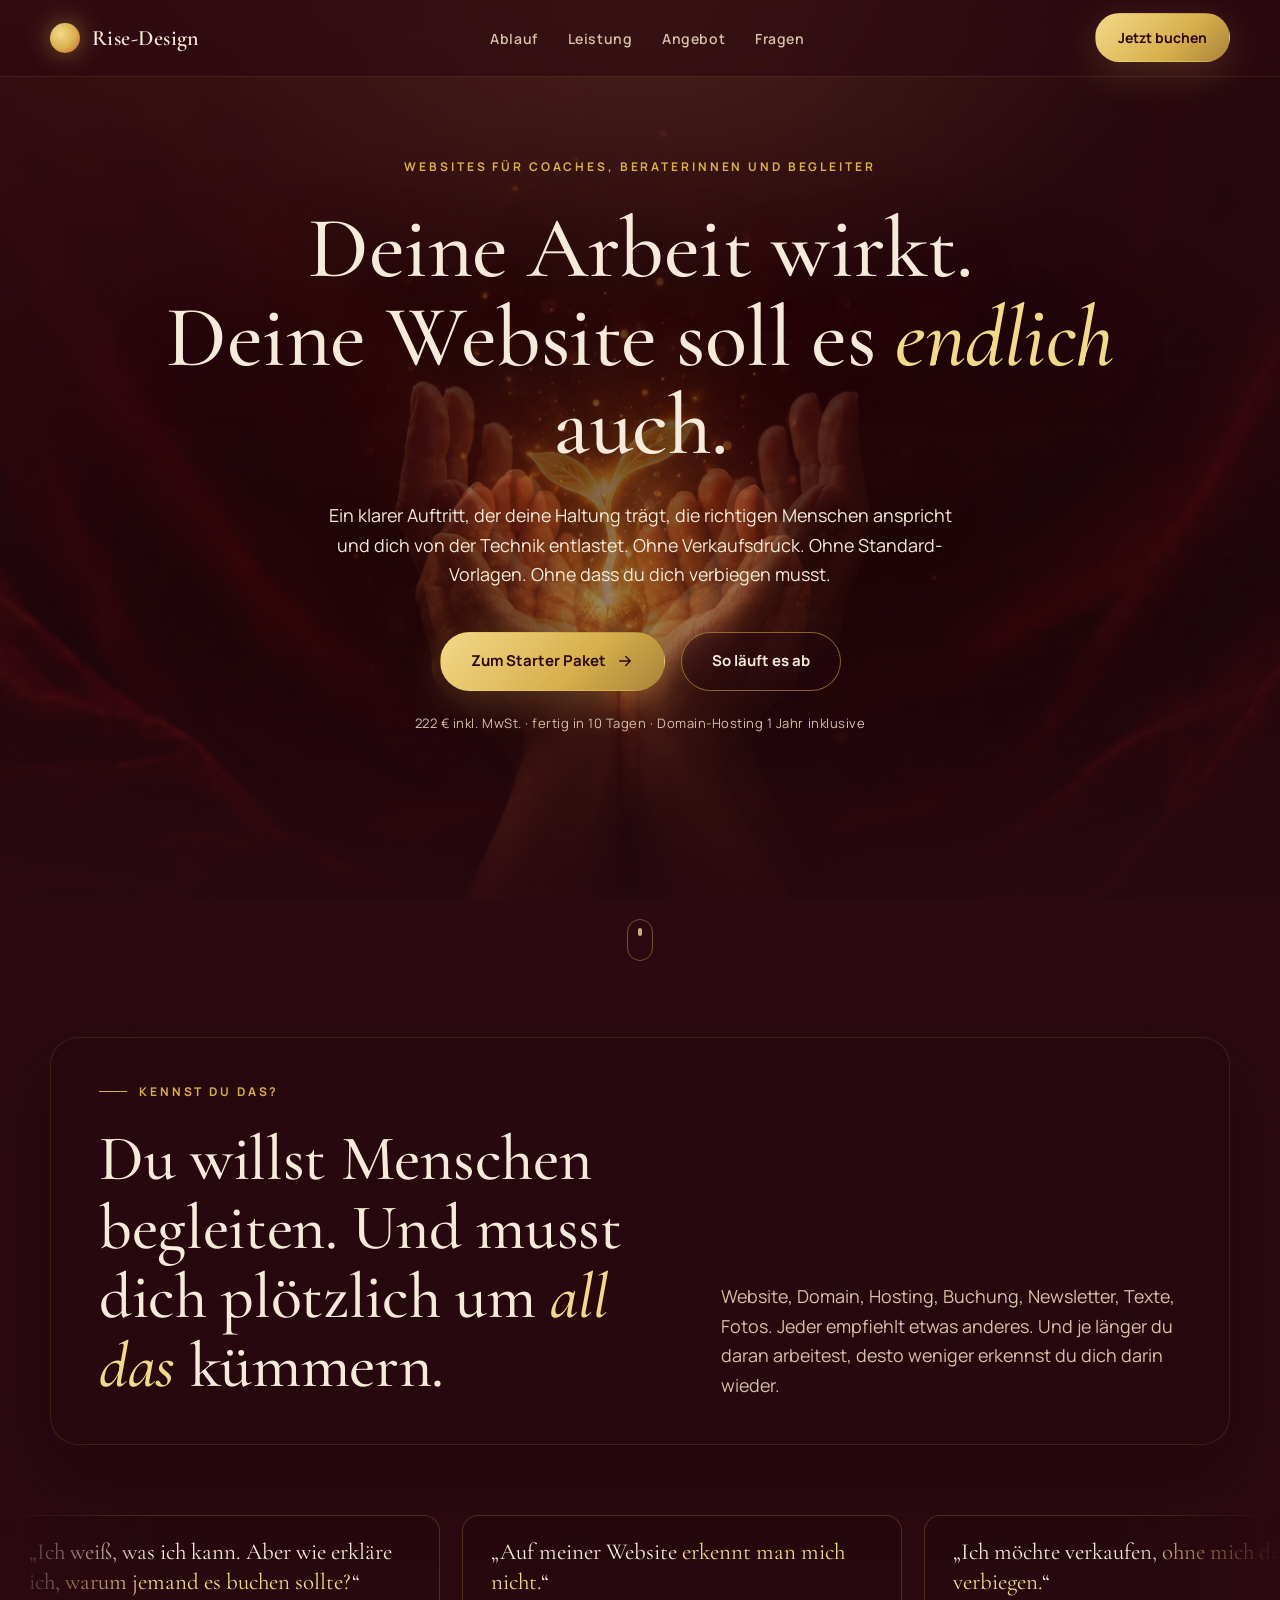
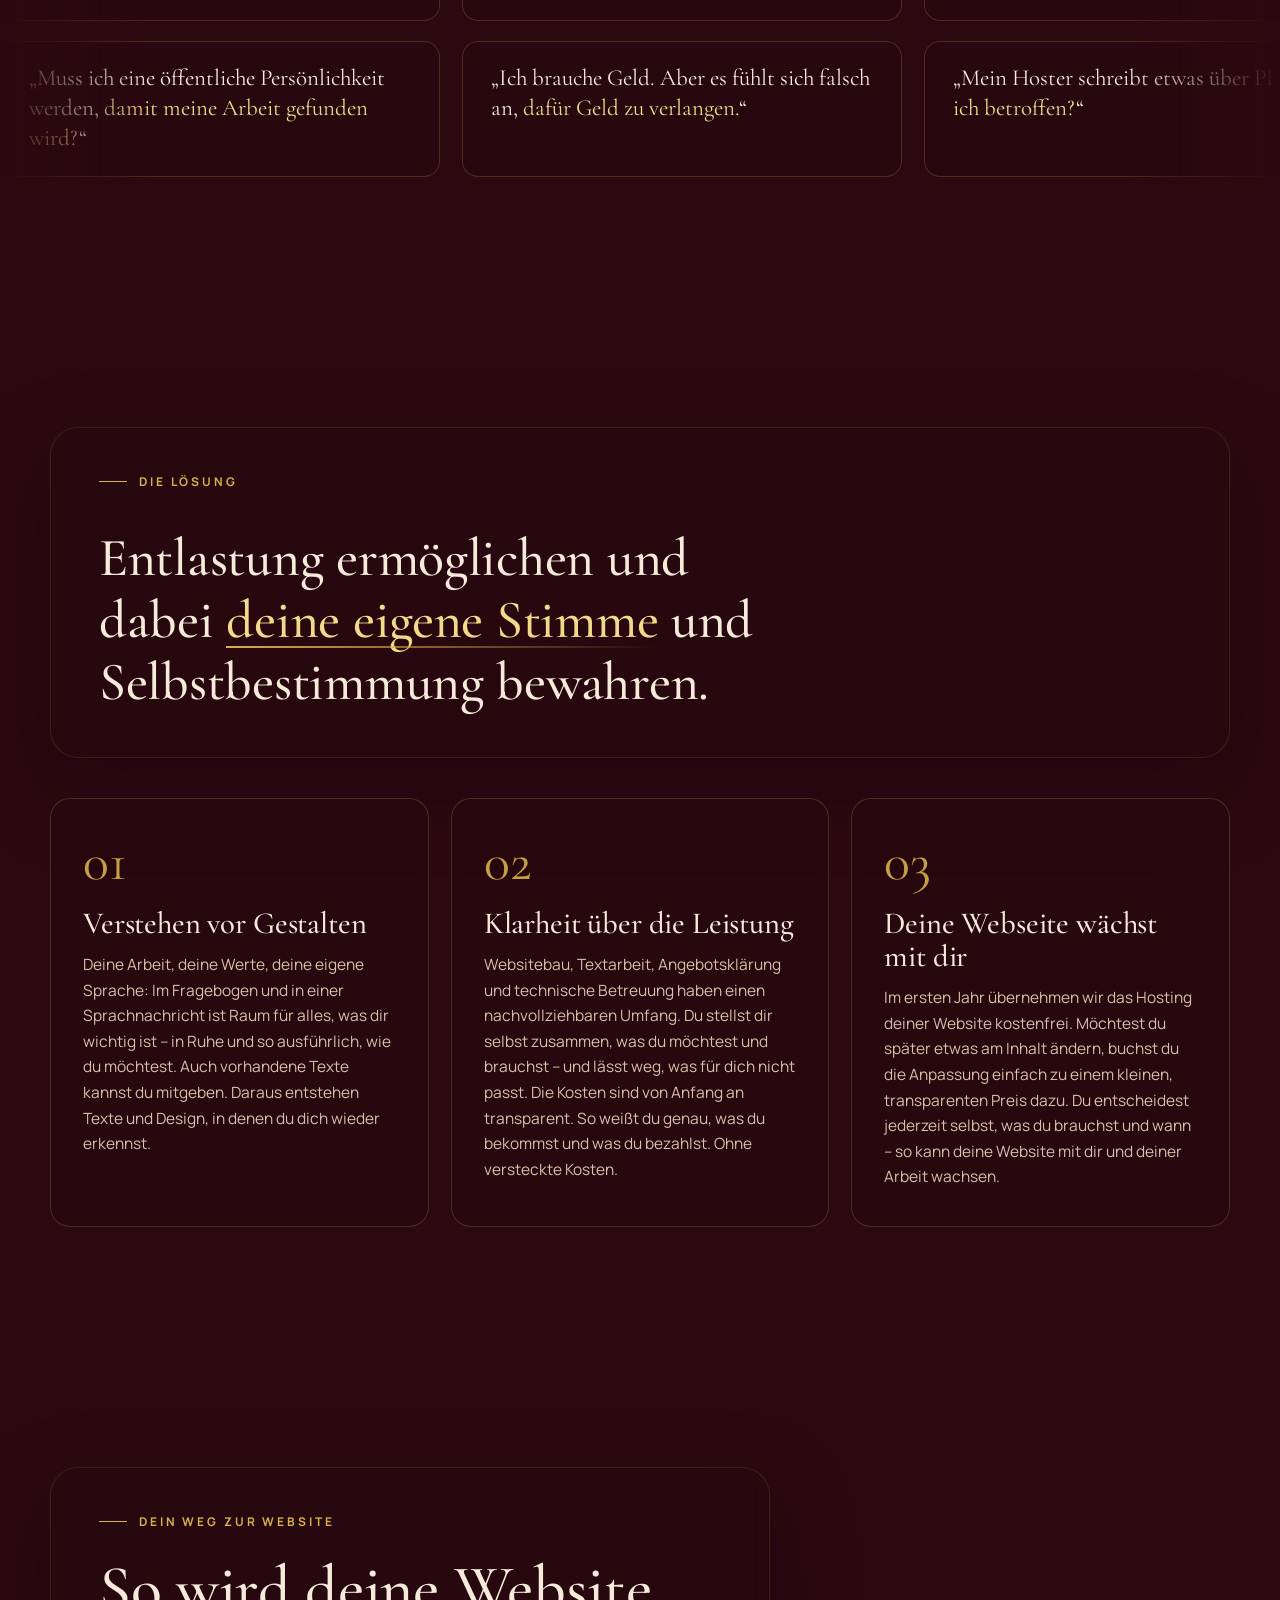
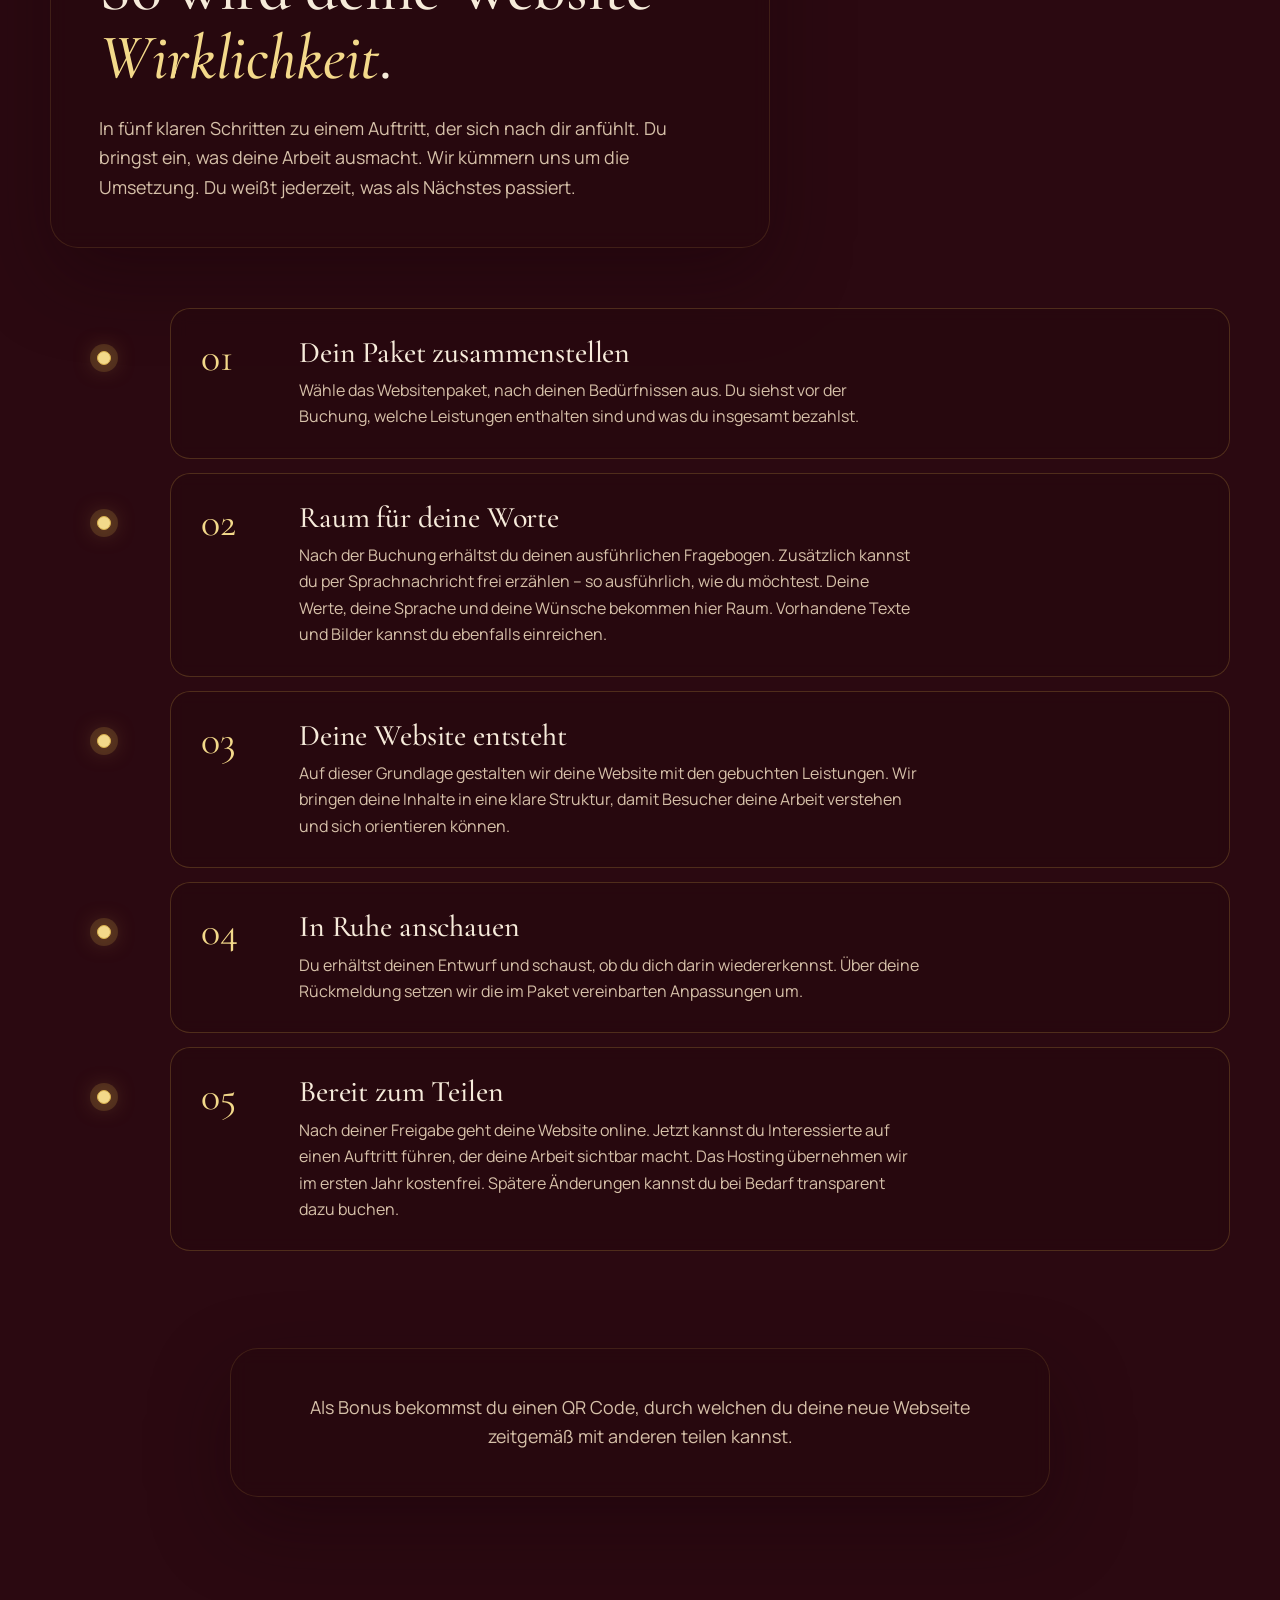
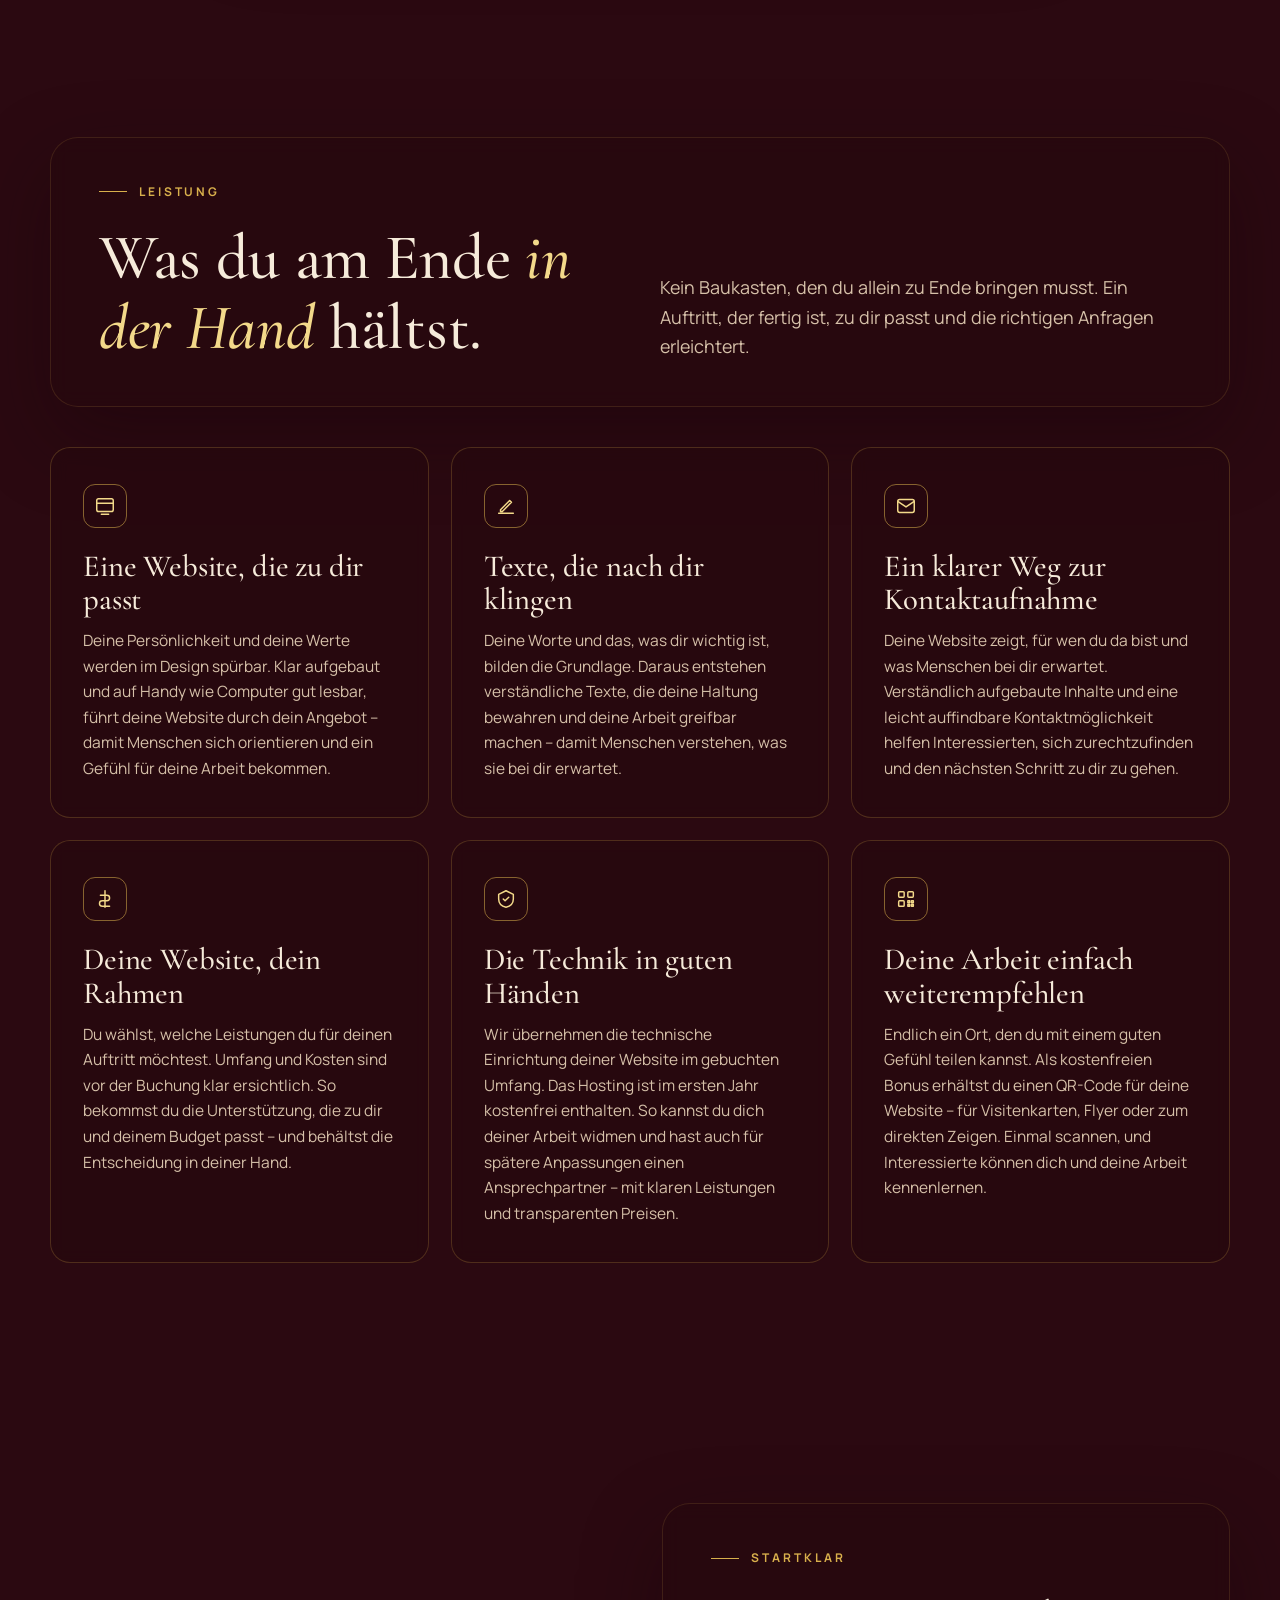
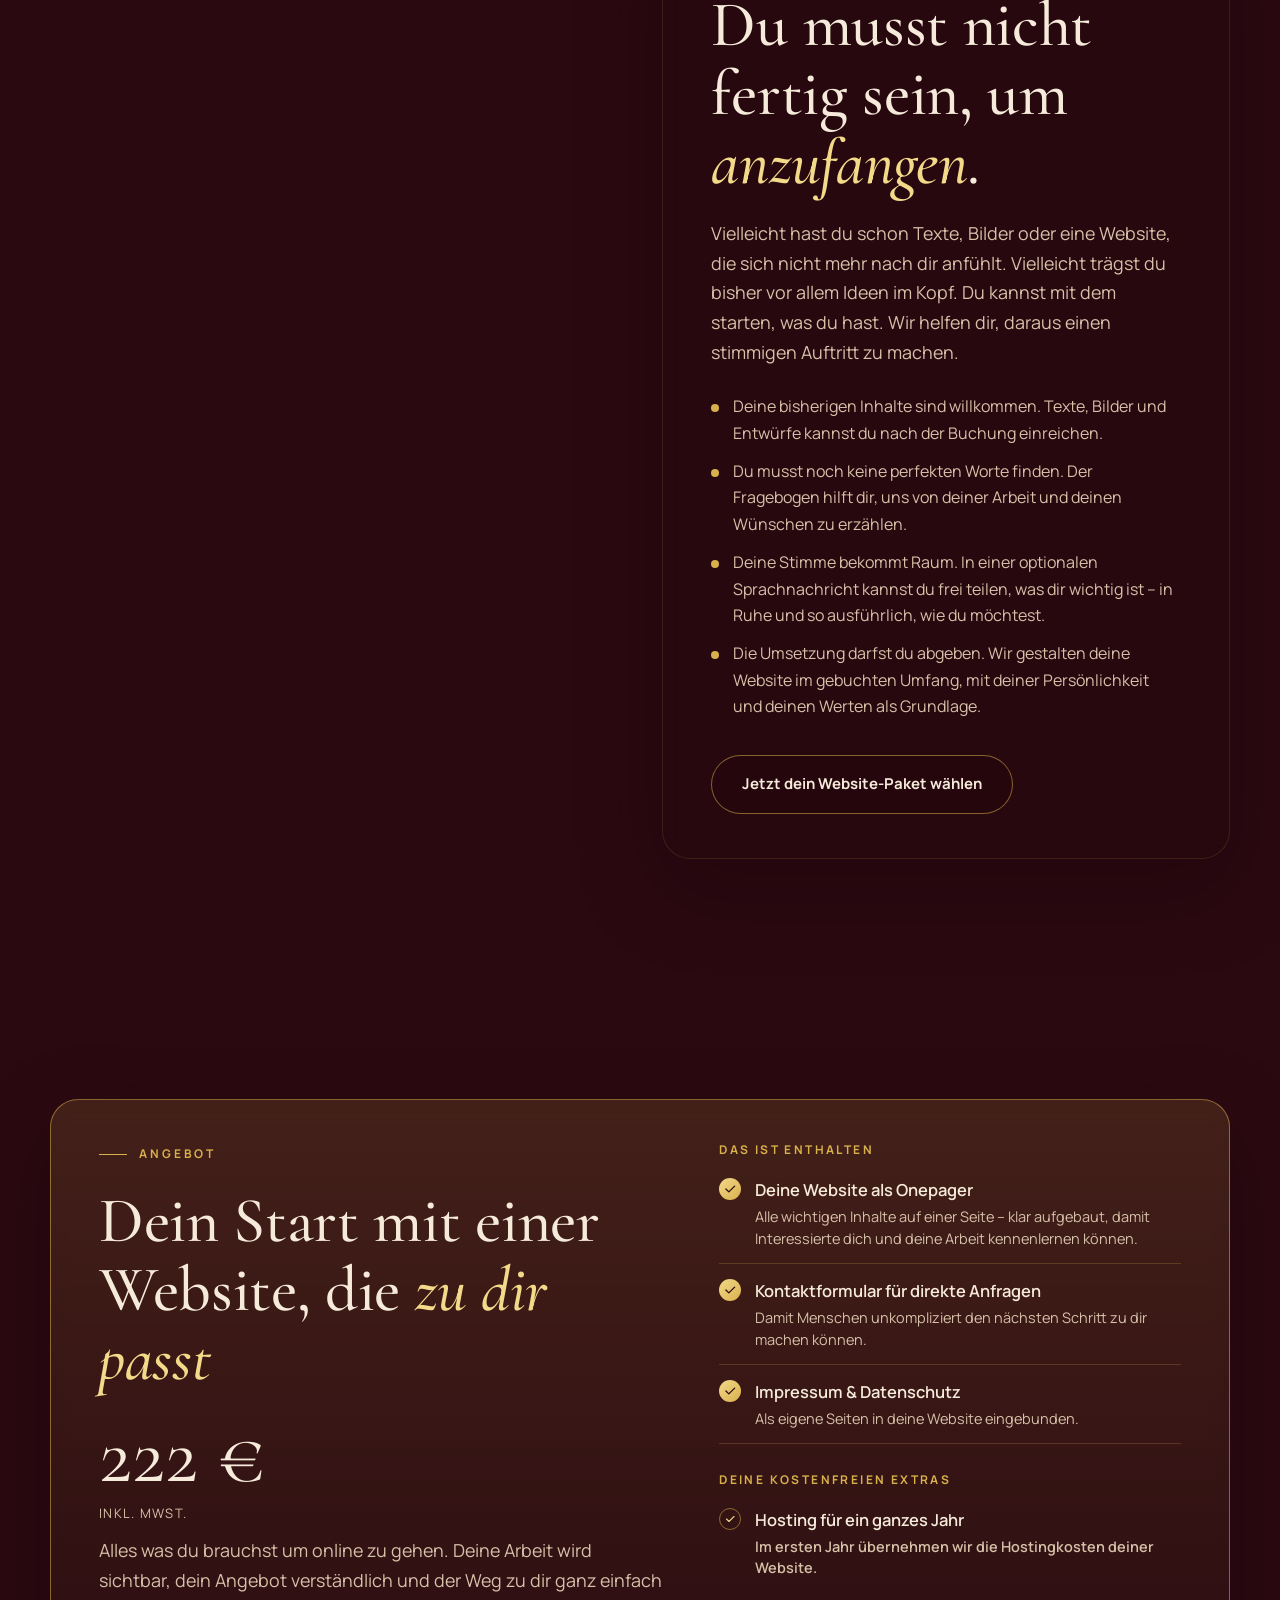
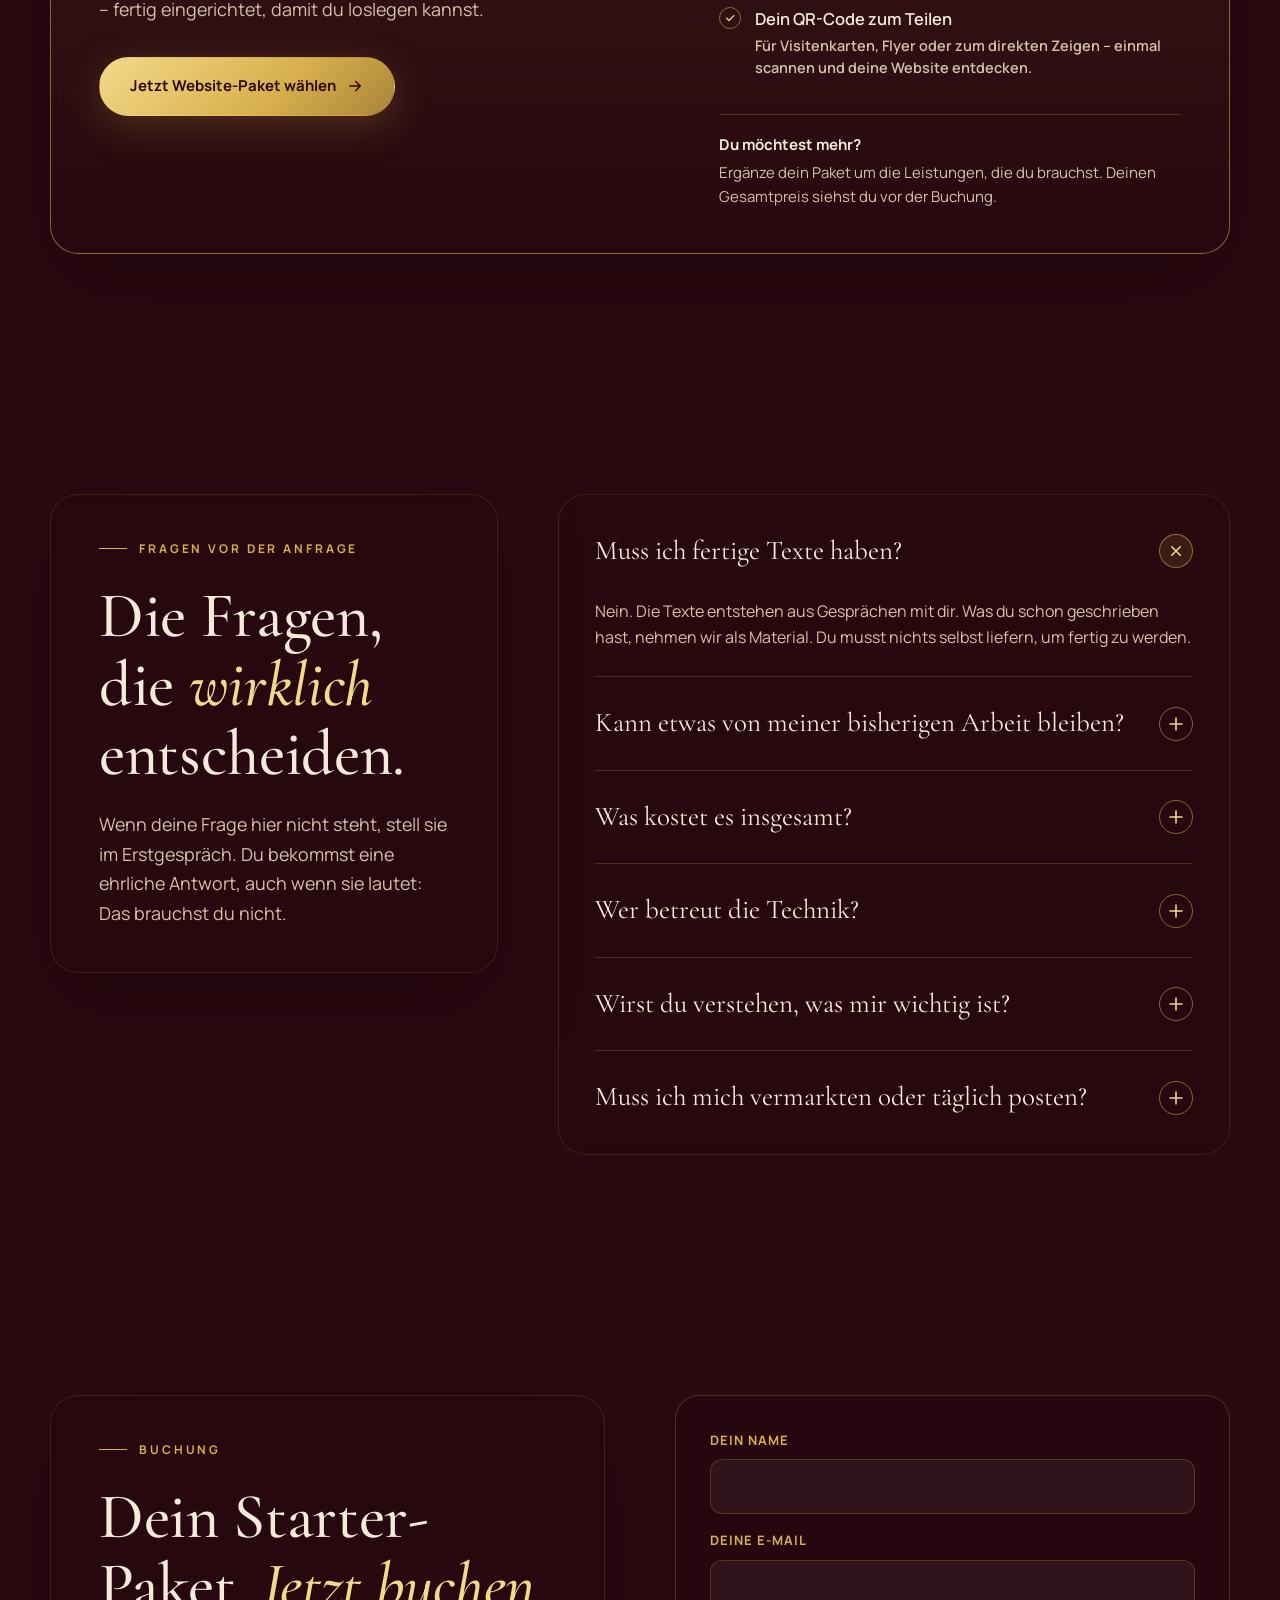
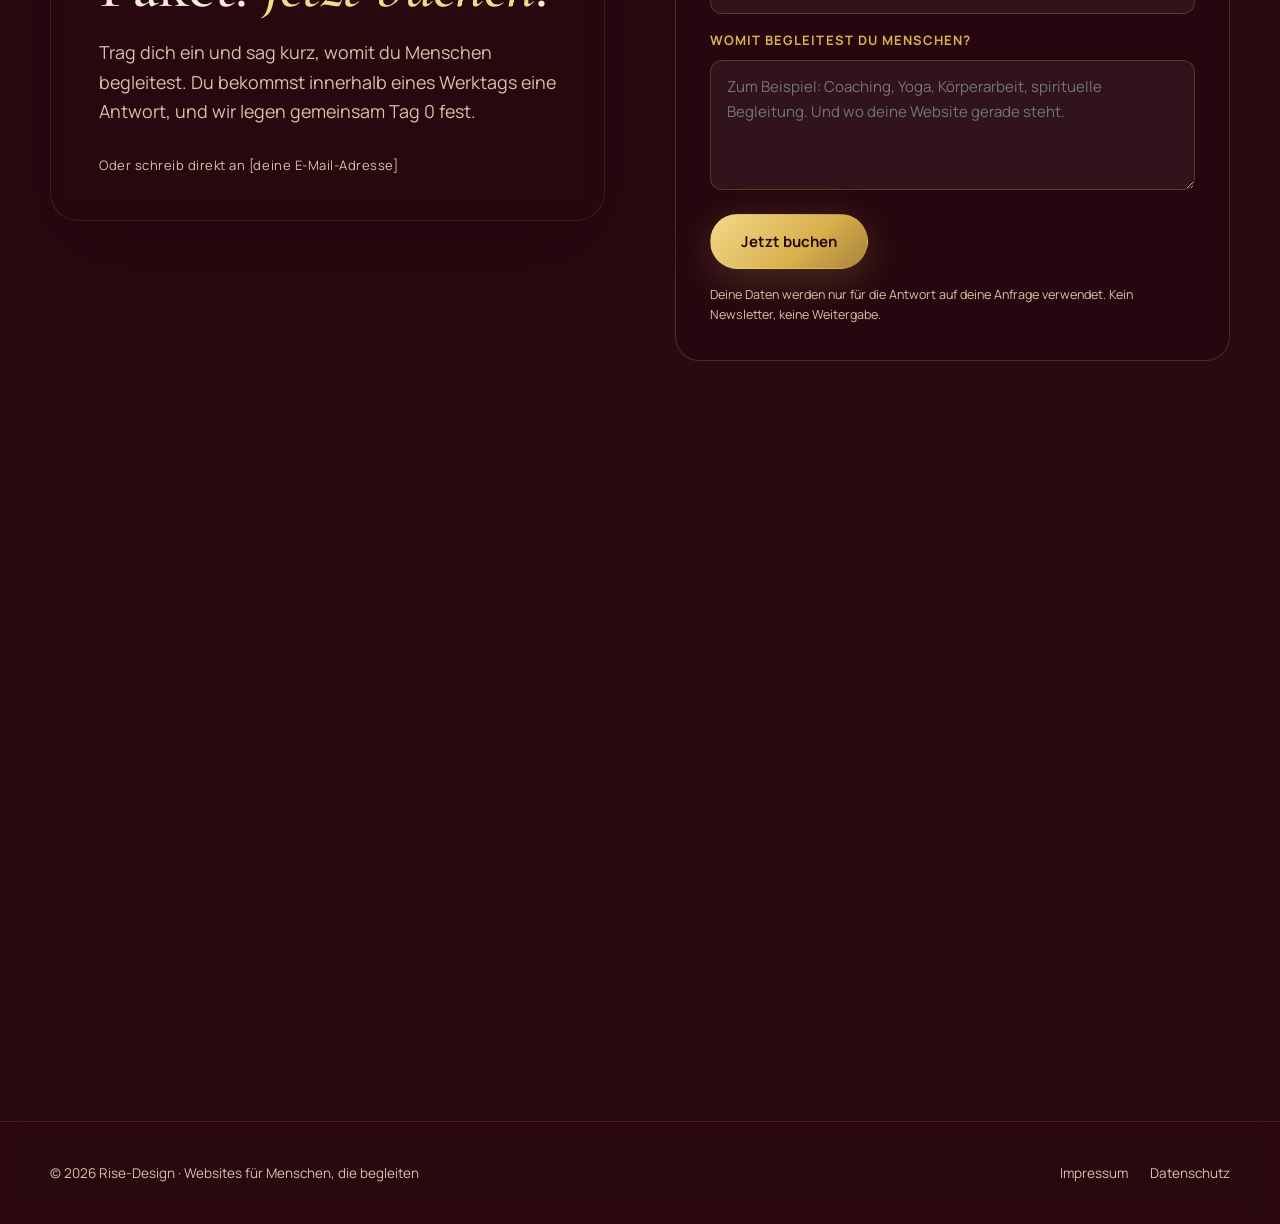
==== commit 3a4b77c3: "Rewrite the "Angebot" section: new texts, itemised list with descriptions Co-Authored-By: Claude Fab" ====
--- a/landingpages/coaches-begleiter/index.html
+++ b/landingpages/coaches-begleiter/index.html
@@ -152,6 +152,13 @@
 .offer-list li svg{flex:0 0 22px;width:22px;height:22px;padding:4px;border-radius:50%;color:#2a0a0e;background:linear-gradient(135deg,var(--gold2),var(--gold))}
 .offer-list .bonus li{border-bottom:0;font-weight:600}
 .offer-list .bonus li svg{background:none;border:1px solid var(--line2);color:var(--gold2)}
+.offer-list li{align-items:flex-start}
+.offer-list li svg{margin-top:2px}
+.offer-list li strong{display:block;font-weight:600}
+.offer-list li span{display:block;color:var(--muted);font-size:14.5px;line-height:1.5;margin-top:3px}
+.offer-list .bonus{margin-bottom:22px}
+.offer-more{color:var(--muted);font-size:15px;line-height:1.6;margin:0;padding-top:18px;border-top:1px solid var(--line)}
+.offer-more strong{display:block;color:var(--cream);margin-bottom:4px}
 
 /* faq */
 .faq .wrap{display:grid;grid-template-columns:.8fr 1.2fr;gap:60px;align-items:start}
@@ -451,25 +458,25 @@
     <div class="panel offer-panel reveal">
       <div class="offer-main">
         <p class="eyebrow">Angebot</p>
-        <h2 class="h2" id="offer-title" style="margin-top:22px">Paketpreis <span class="gold it">Starter</span></h2>
+        <h2 class="h2" id="offer-title" style="margin-top:22px">Dein Start mit einer Website, die <span class="gold it">zu dir passt</span></h2>
         <div class="offer-price">222 €<span class="offer-vat">inkl. MwSt.</span></div>
-        <p class="lead">Alles, was du brauchst, um online zu sein: fertig eingerichtet, auf deinen Namen.</p>
-        <a class="btn btn-gold magnet" href="#kontakt">Jetzt buchen
+        <p class="lead">Alles was du brauchst um online zu gehen. Deine Arbeit wird sichtbar, dein Angebot verständlich und der Weg zu dir ganz einfach – fertig eingerichtet, damit du loslegen kannst.</p>
+        <a class="btn btn-gold magnet" href="#kontakt">Jetzt Website-Paket wählen
           <svg viewBox="0 0 24 24" fill="none" stroke="currentColor" stroke-width="2" stroke-linecap="round" stroke-linejoin="round" aria-hidden="true"><path d="M5 12h14M13 6l6 6-6 6"/></svg></a>
       </div>
       <div class="offer-list">
-        <h3 class="offer-h">Enthalten</h3>
+        <h3 class="offer-h">Das ist enthalten</h3>
         <ul>
-          <li><svg viewBox="0 0 24 24" fill="none" stroke="currentColor" stroke-width="2.2" stroke-linecap="round" stroke-linejoin="round" aria-hidden="true"><path d="M5 12l5 5L20 7"/></svg>Webpage</li>
-          <li><svg viewBox="0 0 24 24" fill="none" stroke="currentColor" stroke-width="2.2" stroke-linecap="round" stroke-linejoin="round" aria-hidden="true"><path d="M5 12l5 5L20 7"/></svg>Kontaktfeld</li>
-          <li><svg viewBox="0 0 24 24" fill="none" stroke="currentColor" stroke-width="2.2" stroke-linecap="round" stroke-linejoin="round" aria-hidden="true"><path d="M5 12l5 5L20 7"/></svg>Impressum</li>
-          <li><svg viewBox="0 0 24 24" fill="none" stroke="currentColor" stroke-width="2.2" stroke-linecap="round" stroke-linejoin="round" aria-hidden="true"><path d="M5 12l5 5L20 7"/></svg>Datenschutz</li>
-          <li><svg viewBox="0 0 24 24" fill="none" stroke="currentColor" stroke-width="2.2" stroke-linecap="round" stroke-linejoin="round" aria-hidden="true"><path d="M5 12l5 5L20 7"/></svg>QR-Code zum Teilen</li>
+          <li><svg viewBox="0 0 24 24" fill="none" stroke="currentColor" stroke-width="2.2" stroke-linecap="round" stroke-linejoin="round" aria-hidden="true"><path d="M5 12l5 5L20 7"/></svg><div><strong>Deine Website als Onepager</strong><span>Alle wichtigen Inhalte auf einer Seite – klar aufgebaut, damit Interessierte dich und deine Arbeit kennenlernen können.</span></div></li>
+          <li><svg viewBox="0 0 24 24" fill="none" stroke="currentColor" stroke-width="2.2" stroke-linecap="round" stroke-linejoin="round" aria-hidden="true"><path d="M5 12l5 5L20 7"/></svg><div><strong>Kontaktformular für direkte Anfragen</strong><span>Damit Menschen unkompliziert den nächsten Schritt zu dir machen können.</span></div></li>
+          <li><svg viewBox="0 0 24 24" fill="none" stroke="currentColor" stroke-width="2.2" stroke-linecap="round" stroke-linejoin="round" aria-hidden="true"><path d="M5 12l5 5L20 7"/></svg><div><strong>Impressum &amp; Datenschutz</strong><span>Als eigene Seiten in deine Website eingebunden.</span></div></li>
         </ul>
-        <h3 class="offer-h">Bonus</h3>
+        <h3 class="offer-h">Deine kostenfreien Extras</h3>
         <ul class="bonus">
-          <li><svg viewBox="0 0 24 24" fill="none" stroke="currentColor" stroke-width="2.2" stroke-linecap="round" stroke-linejoin="round" aria-hidden="true"><path d="M12 5v14M5 12h14"/></svg>Domain-Hosting (1 Jahr)</li>
+          <li><svg viewBox="0 0 24 24" fill="none" stroke="currentColor" stroke-width="2.2" stroke-linecap="round" stroke-linejoin="round" aria-hidden="true"><path d="M5 12l5 5L20 7"/></svg><div><strong>Hosting für ein ganzes Jahr</strong><span>Im ersten Jahr übernehmen wir die Hostingkosten deiner Website.</span></div></li>
+          <li><svg viewBox="0 0 24 24" fill="none" stroke="currentColor" stroke-width="2.2" stroke-linecap="round" stroke-linejoin="round" aria-hidden="true"><path d="M5 12l5 5L20 7"/></svg><div><strong>Dein QR-Code zum Teilen</strong><span>Für Visitenkarten, Flyer oder zum direkten Zeigen – einmal scannen und deine Website entdecken.</span></div></li>
         </ul>
+        <p class="offer-more"><strong>Du möchtest mehr?</strong>Ergänze dein Paket um die Leistungen, die du brauchst. Deinen Gesamtpreis siehst du vor der Buchung.</p>
       </div>
     </div>
   </div>
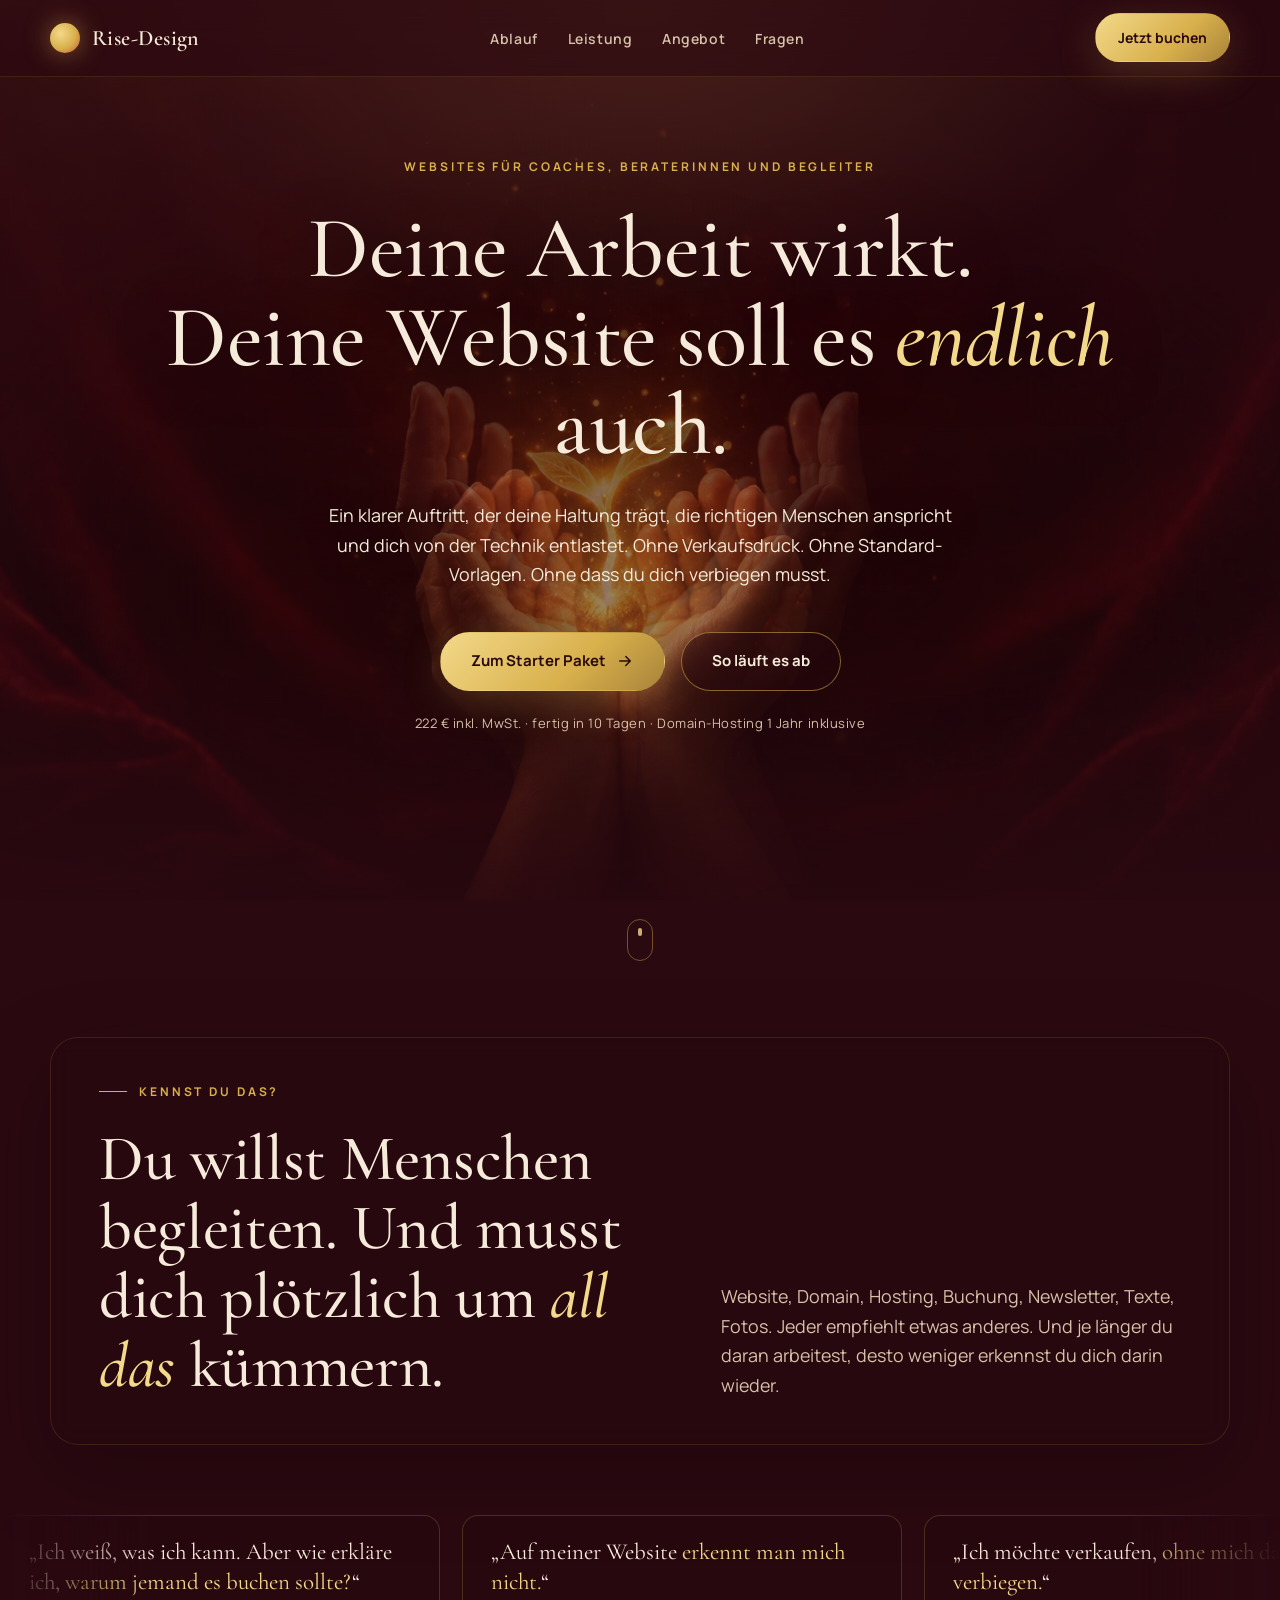
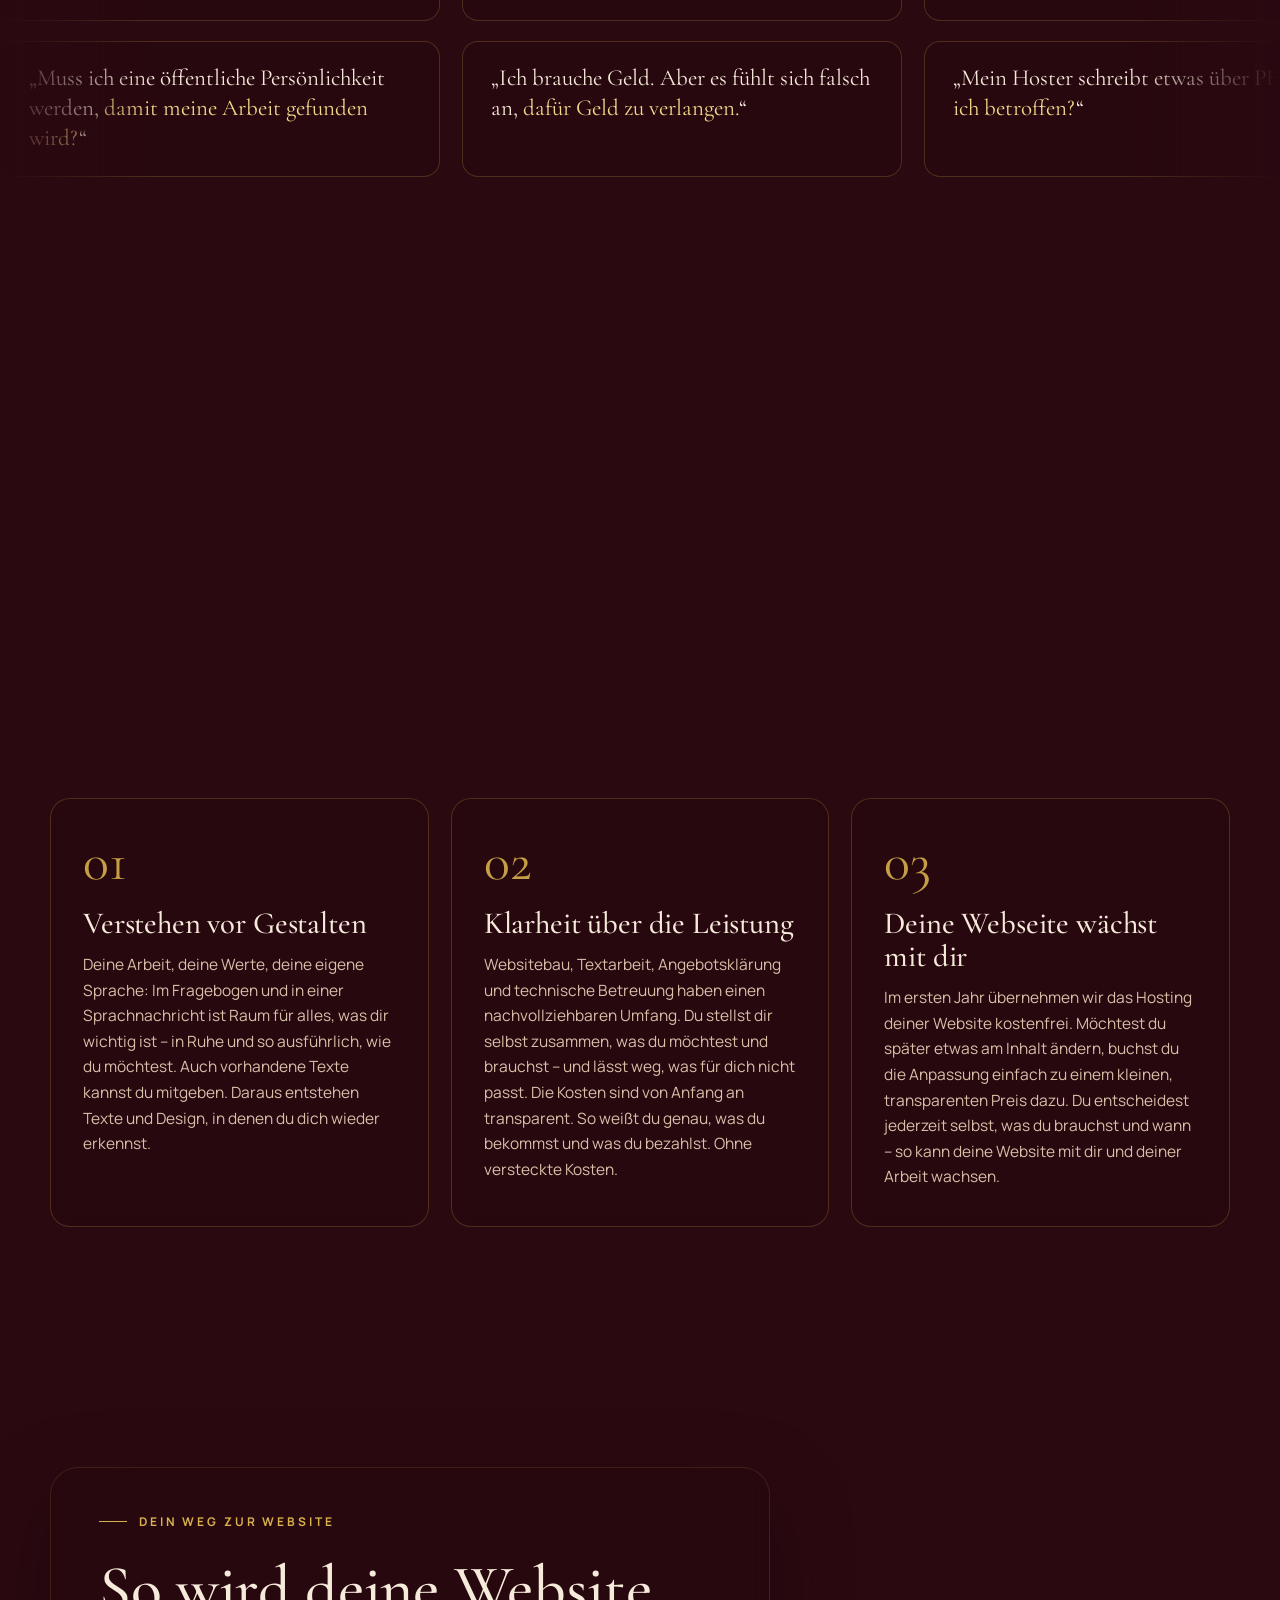
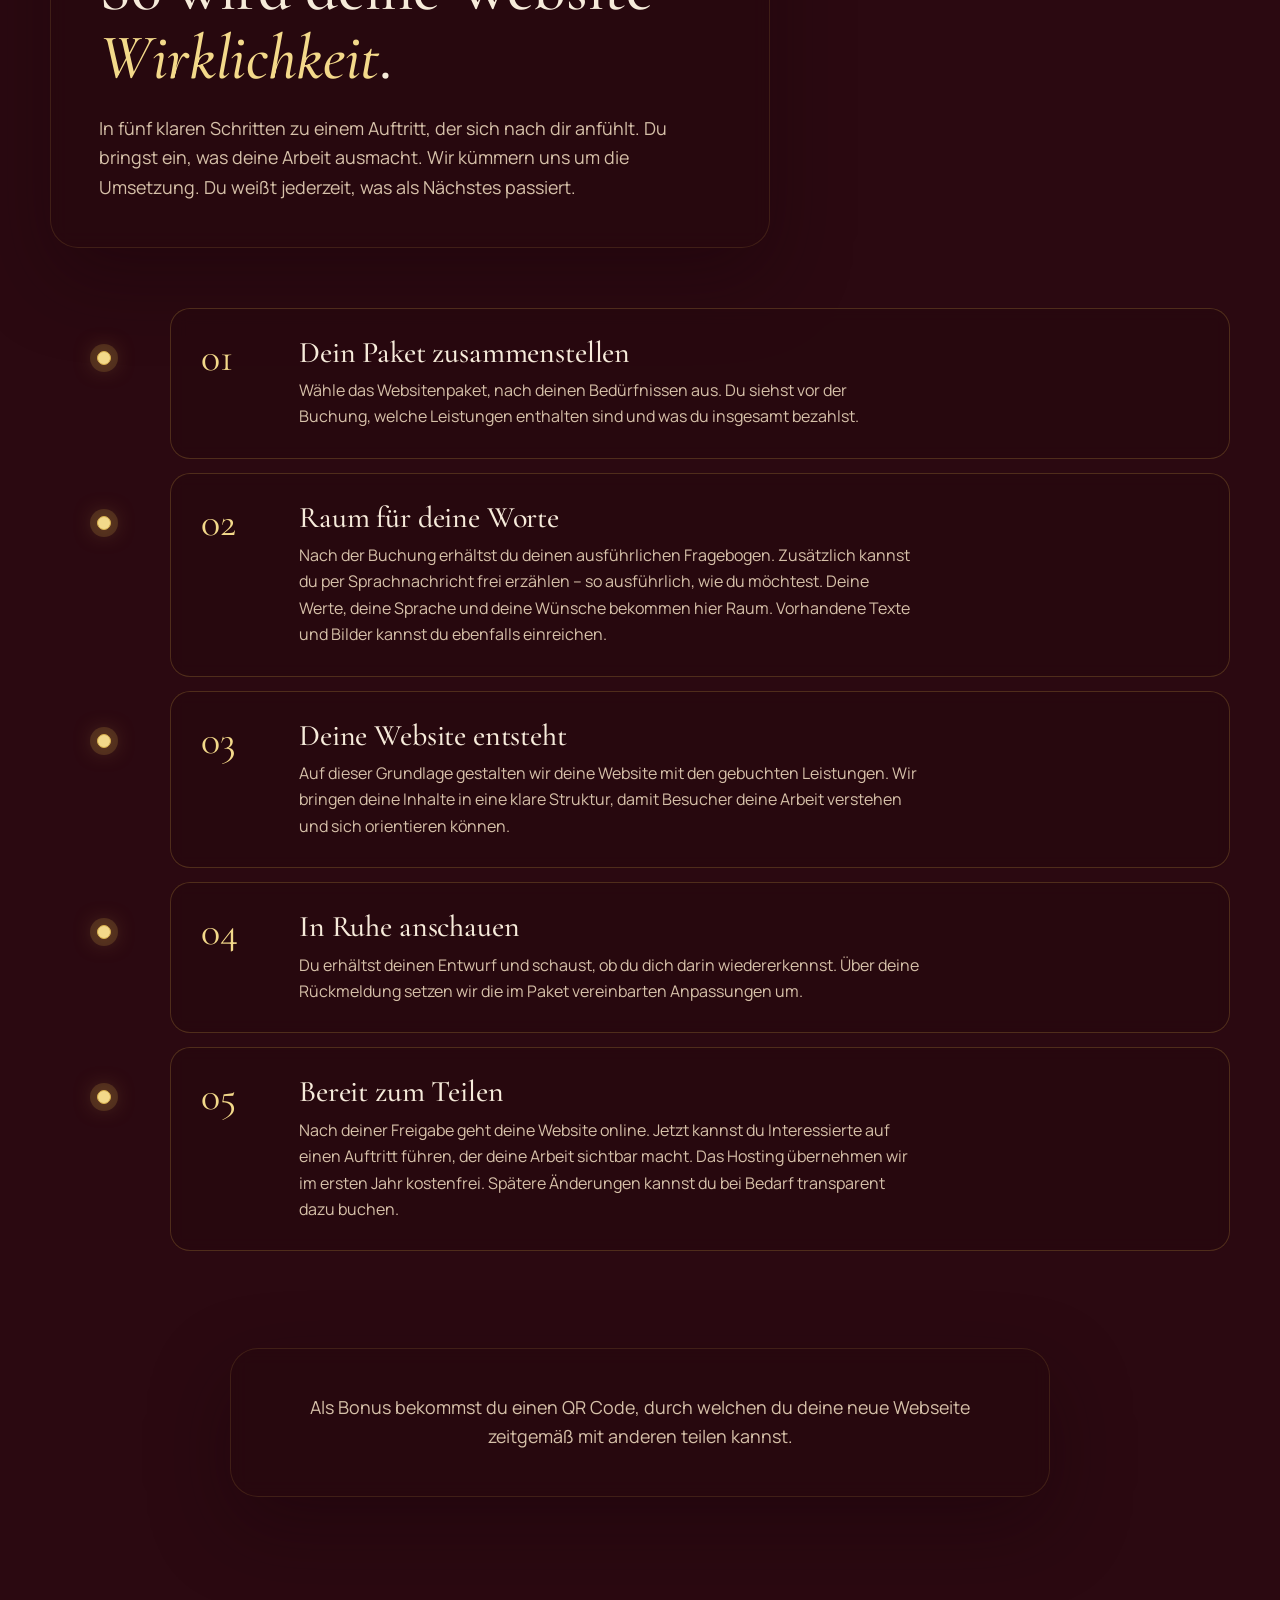
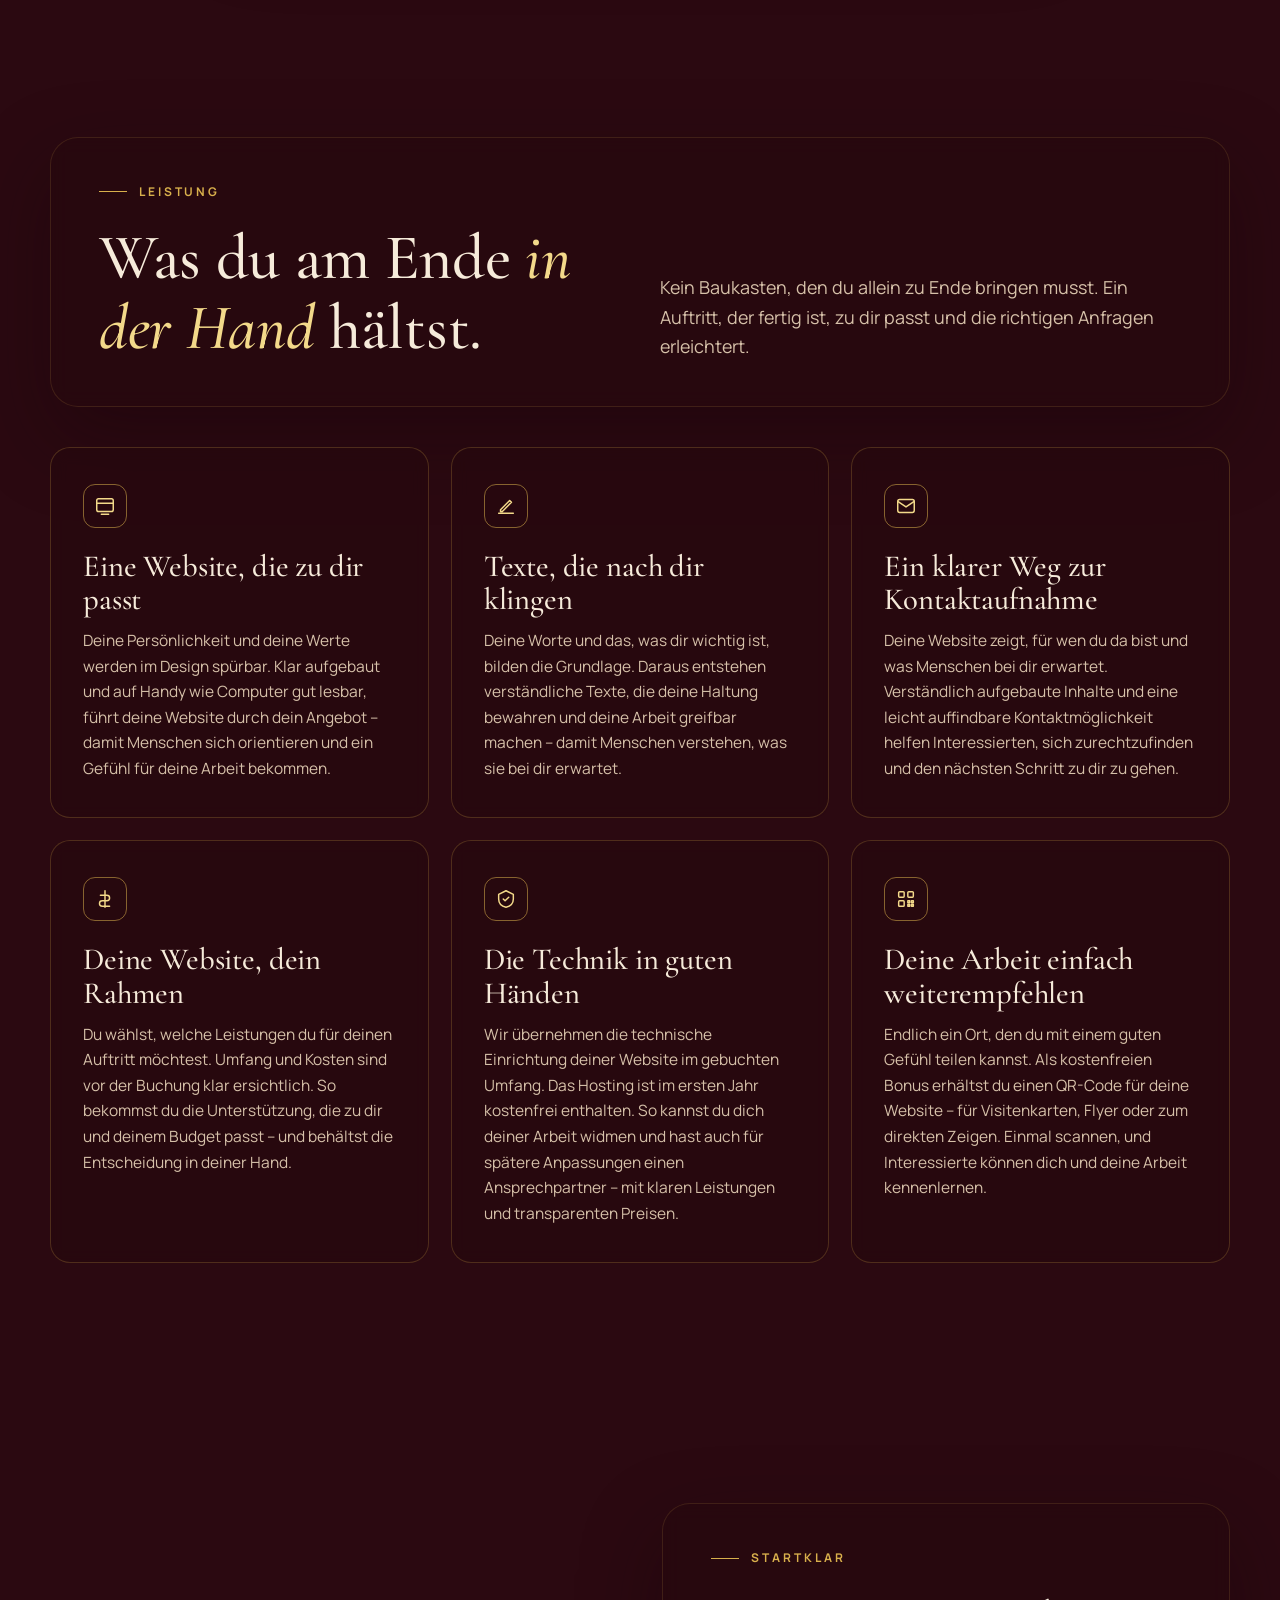
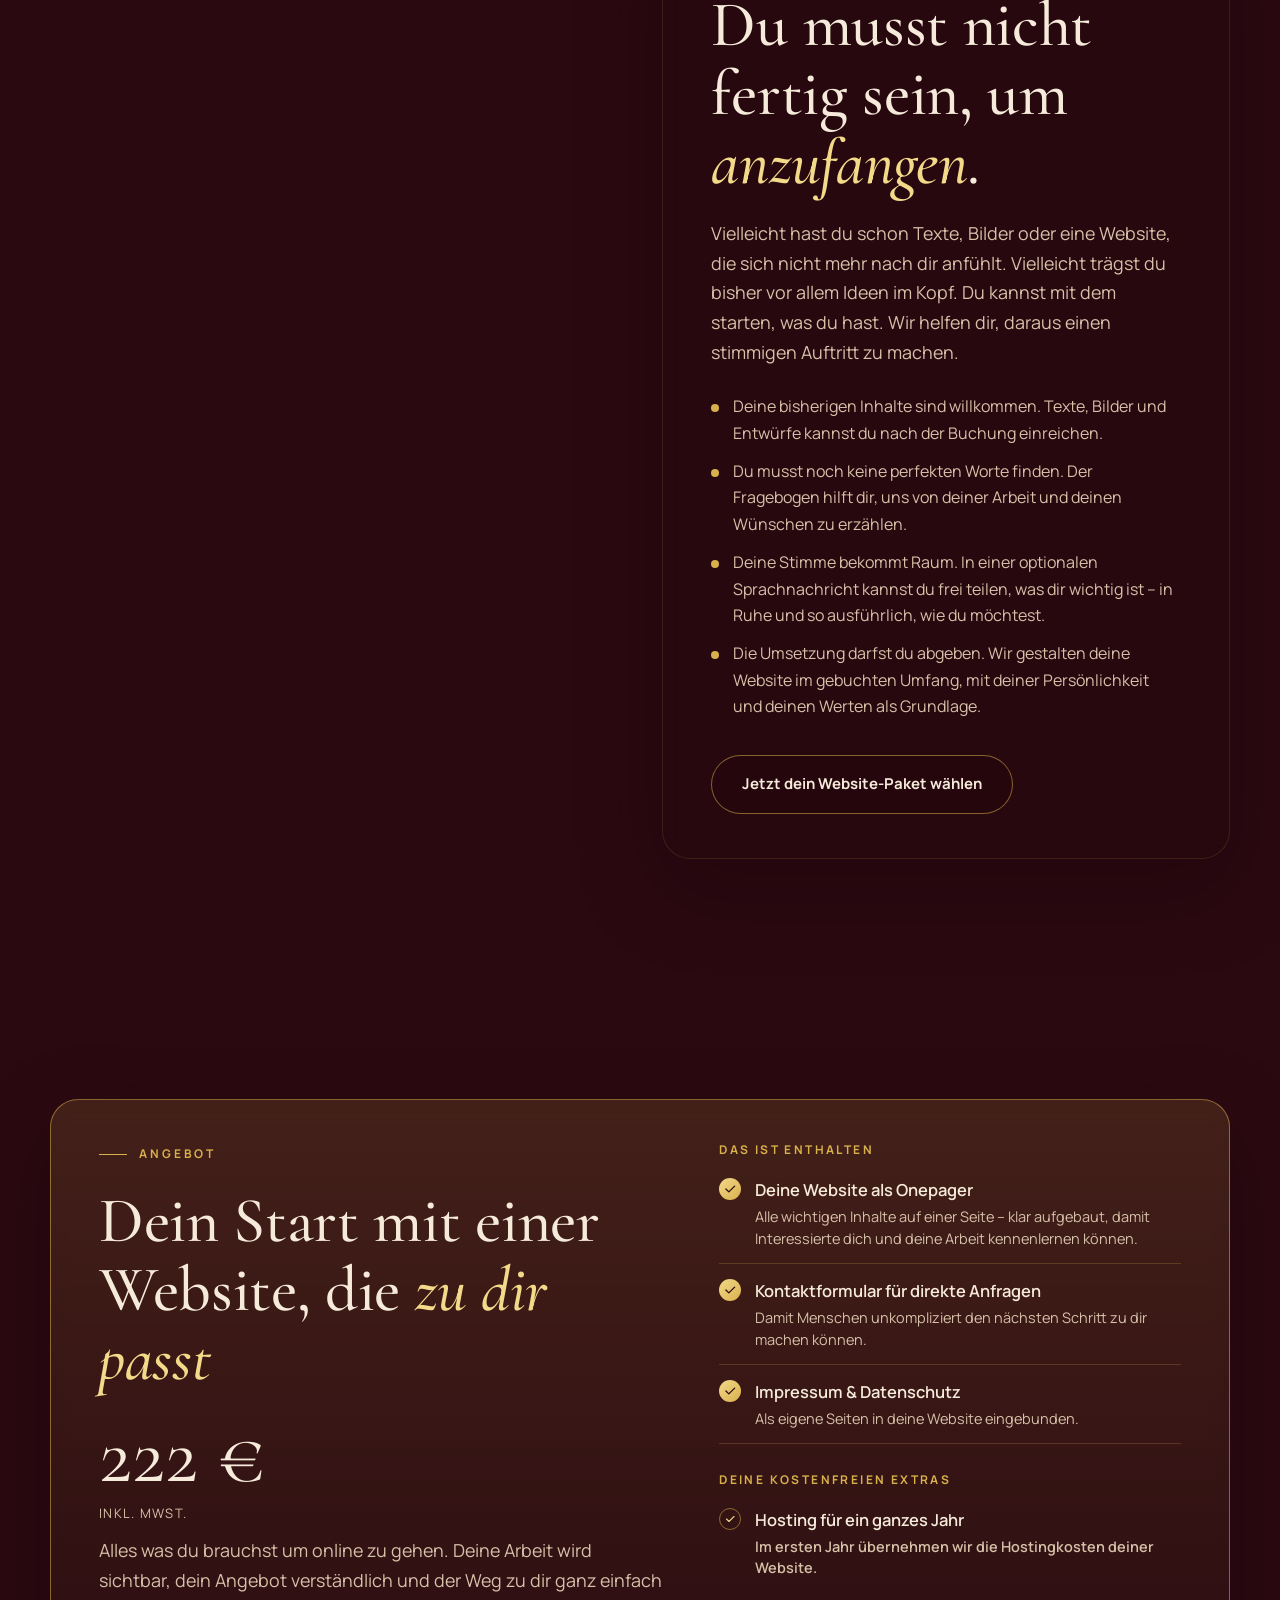
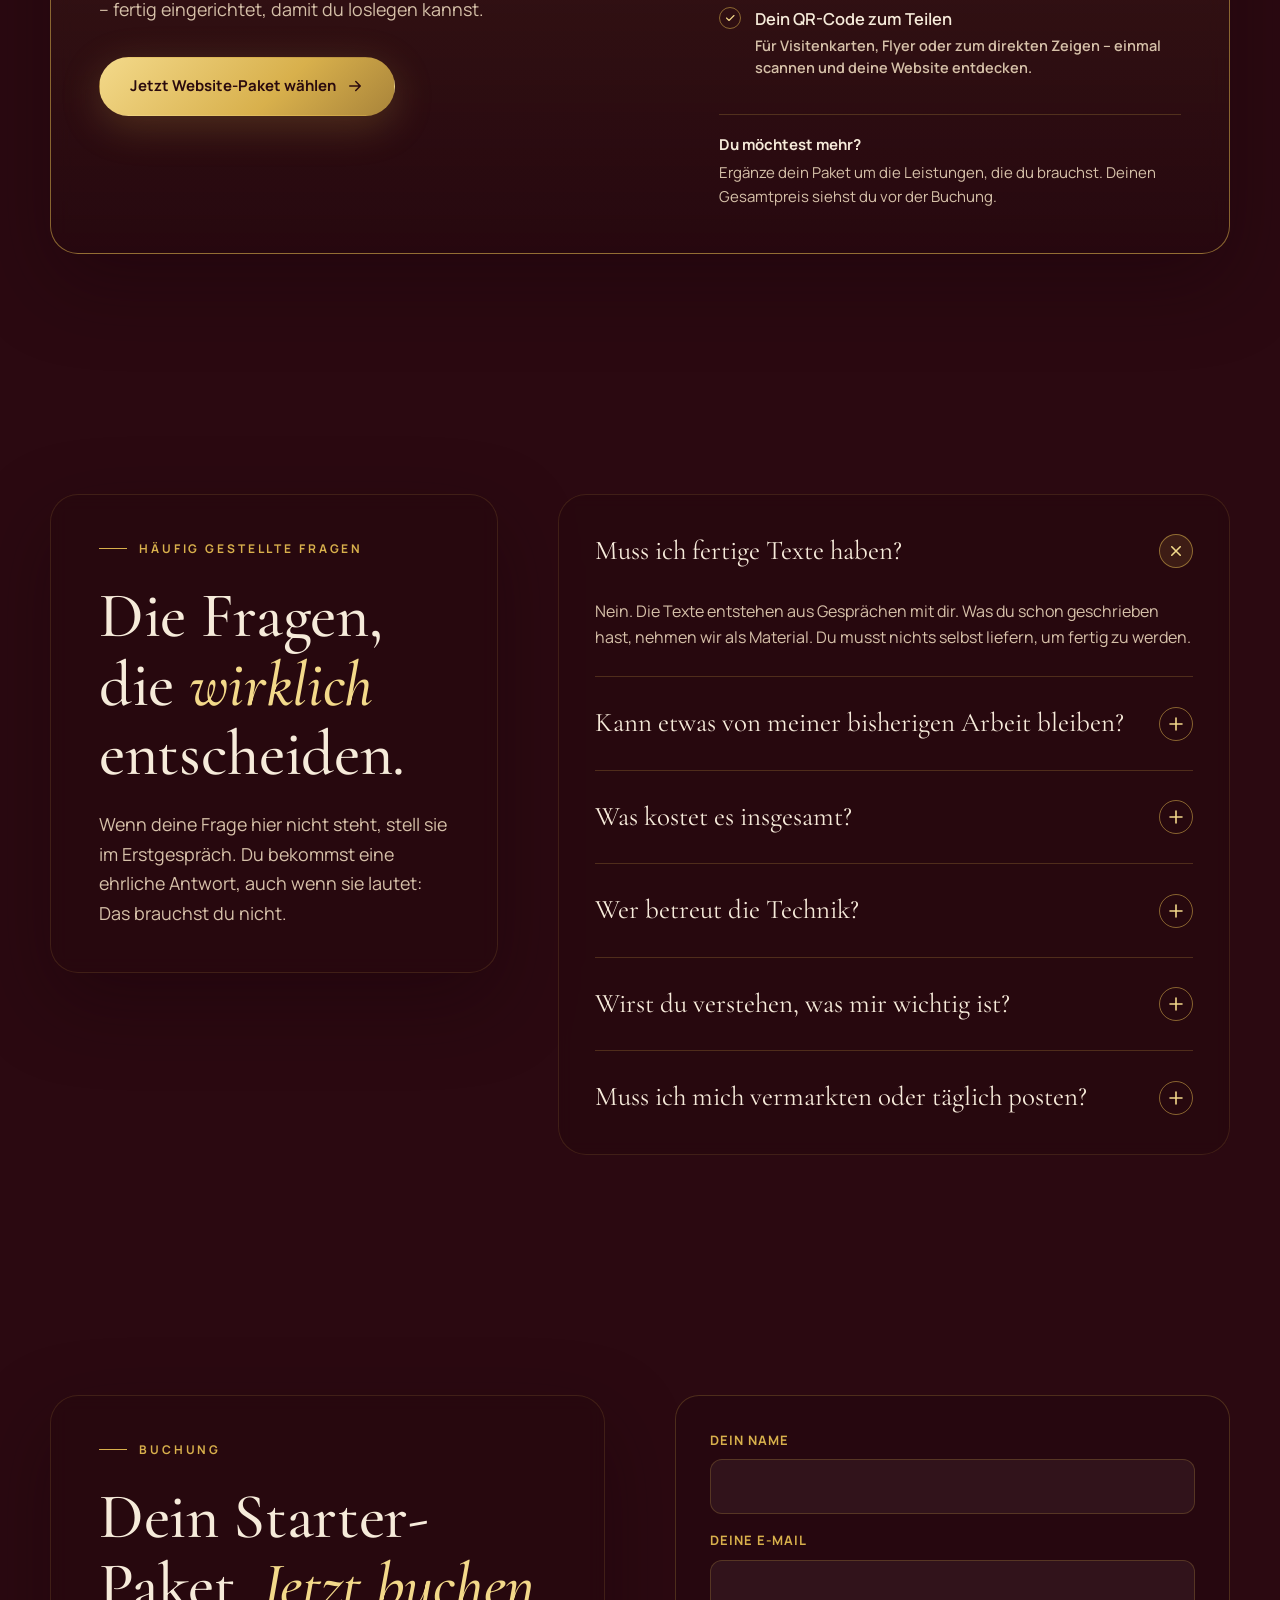
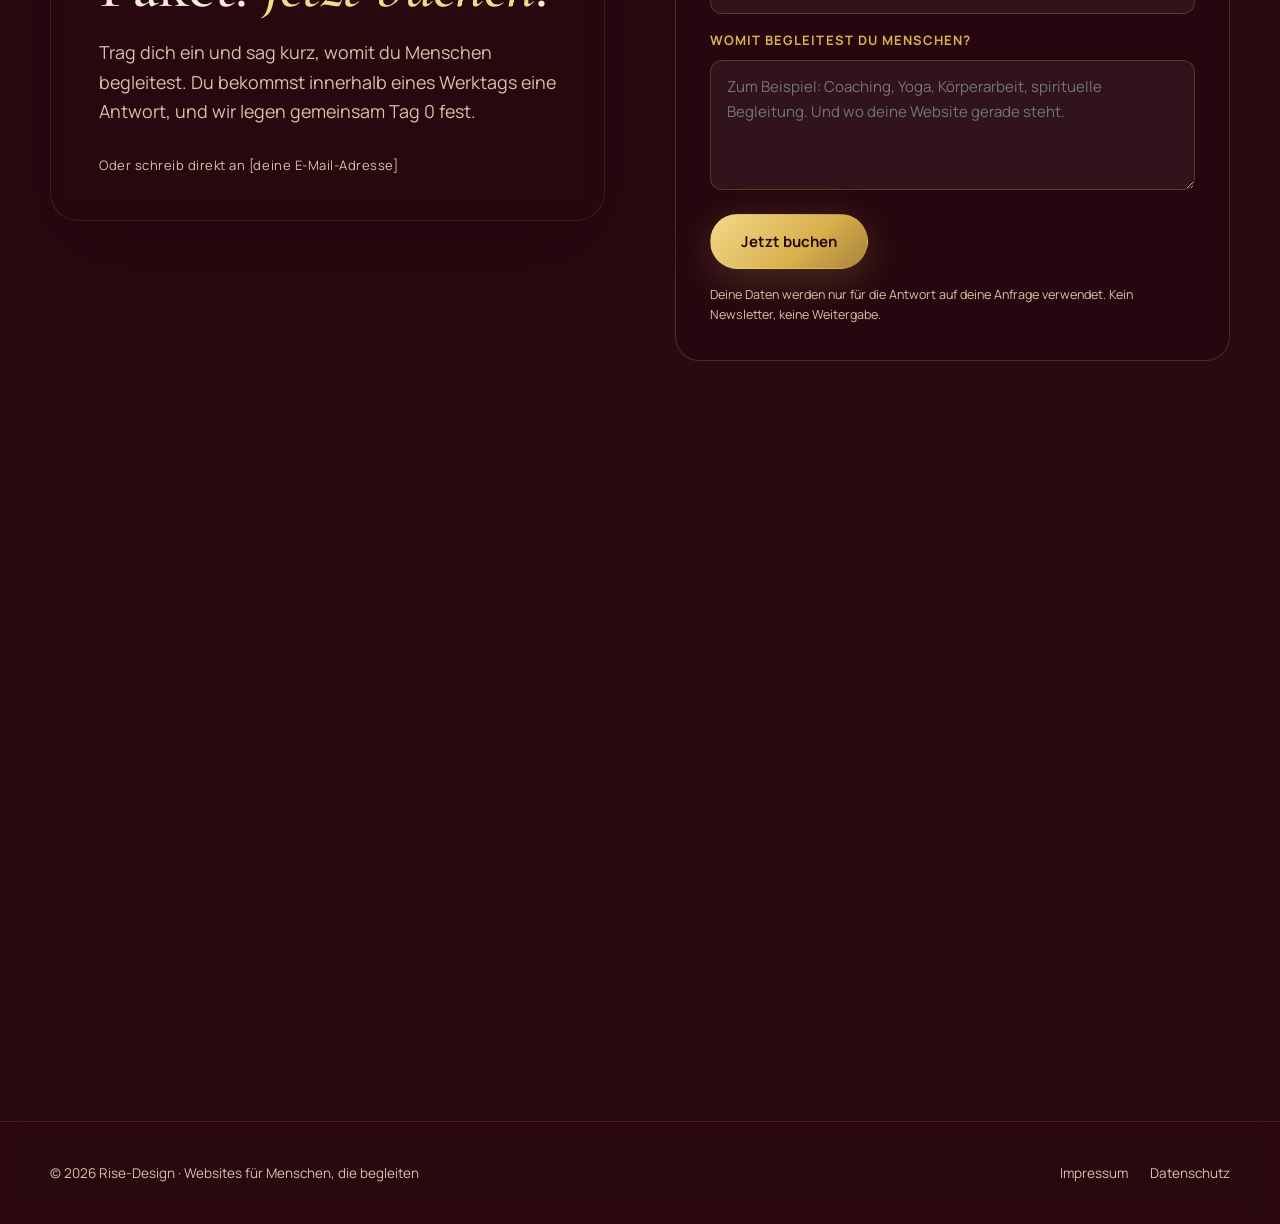
==== commit 8c2980a8: "Rename FAQ eyebrow to "Häufig gestellte Fragen" Co-Authored-By: Claude Fable 5.1 <noreply@anthropic." ====
--- a/landingpages/coaches-begleiter/index.html
+++ b/landingpages/coaches-begleiter/index.html
@@ -485,7 +485,7 @@
 <section class="faq" id="fragen" aria-labelledby="faq-title">
   <div class="wrap">
     <div class="panel reveal">
-      <p class="eyebrow">Fragen vor der Anfrage</p>
+      <p class="eyebrow">Häufig gestellte Fragen</p>
       <h2 class="h2" id="faq-title" style="margin-top:22px">Die Fragen, die <span class="gold it">wirklich</span> entscheiden.</h2>
       <p class="lead" style="margin-top:22px">Wenn deine Frage hier nicht steht, stell sie im Erstgespräch. Du bekommst eine ehrliche Antwort, auch wenn sie lautet: Das brauchst du nicht.</p>
     </div>
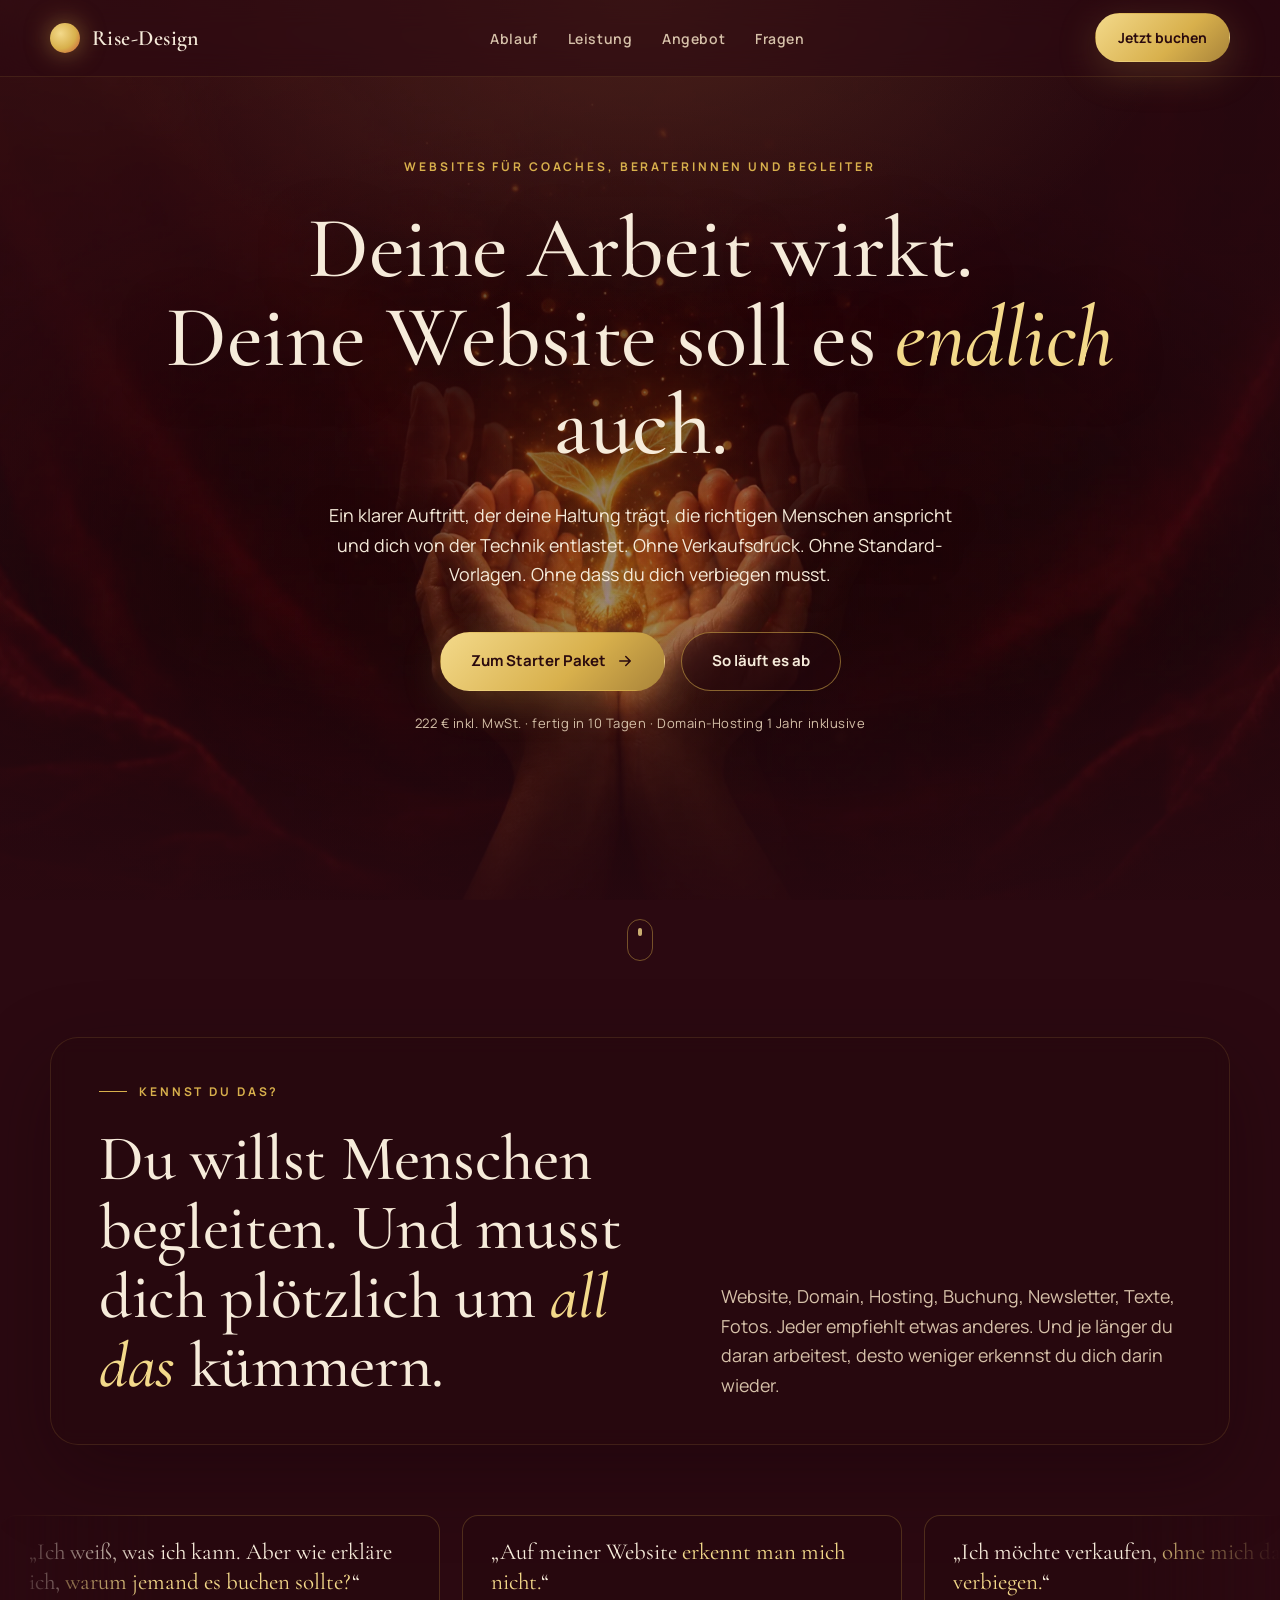
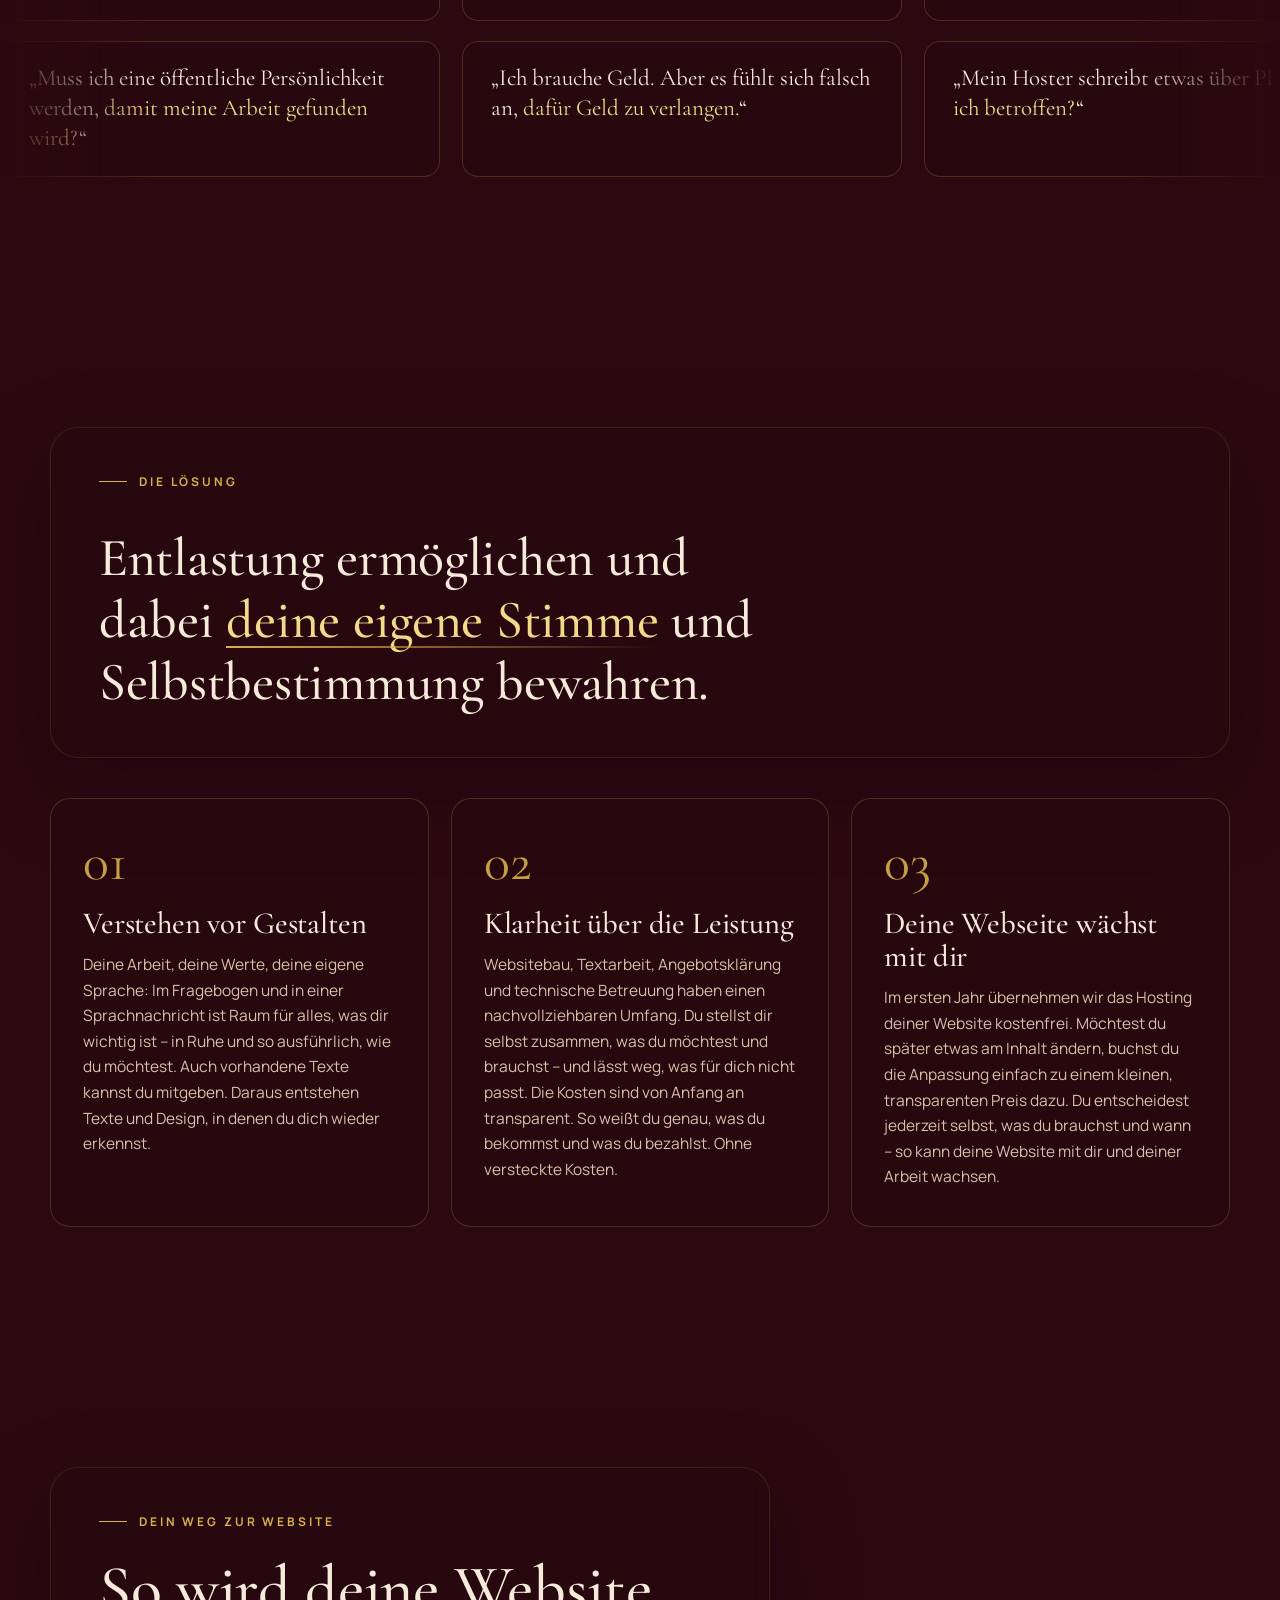
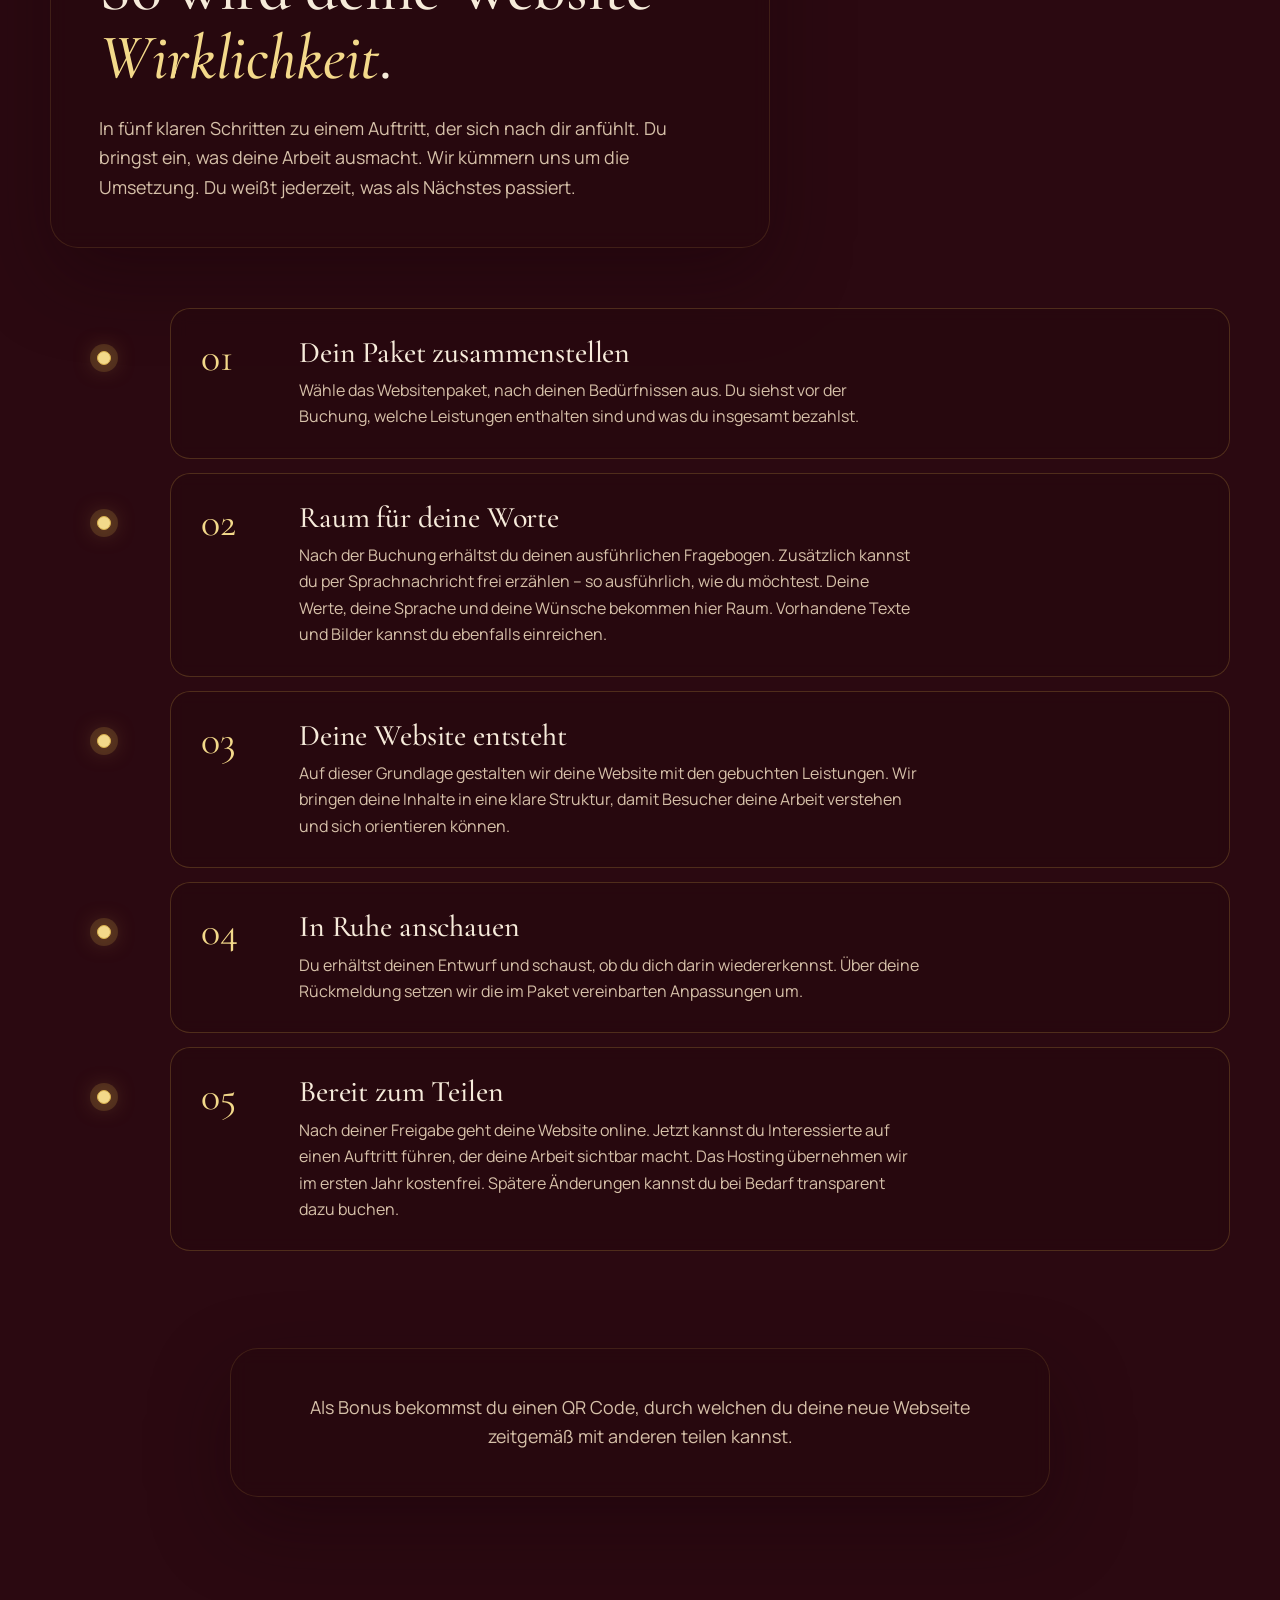
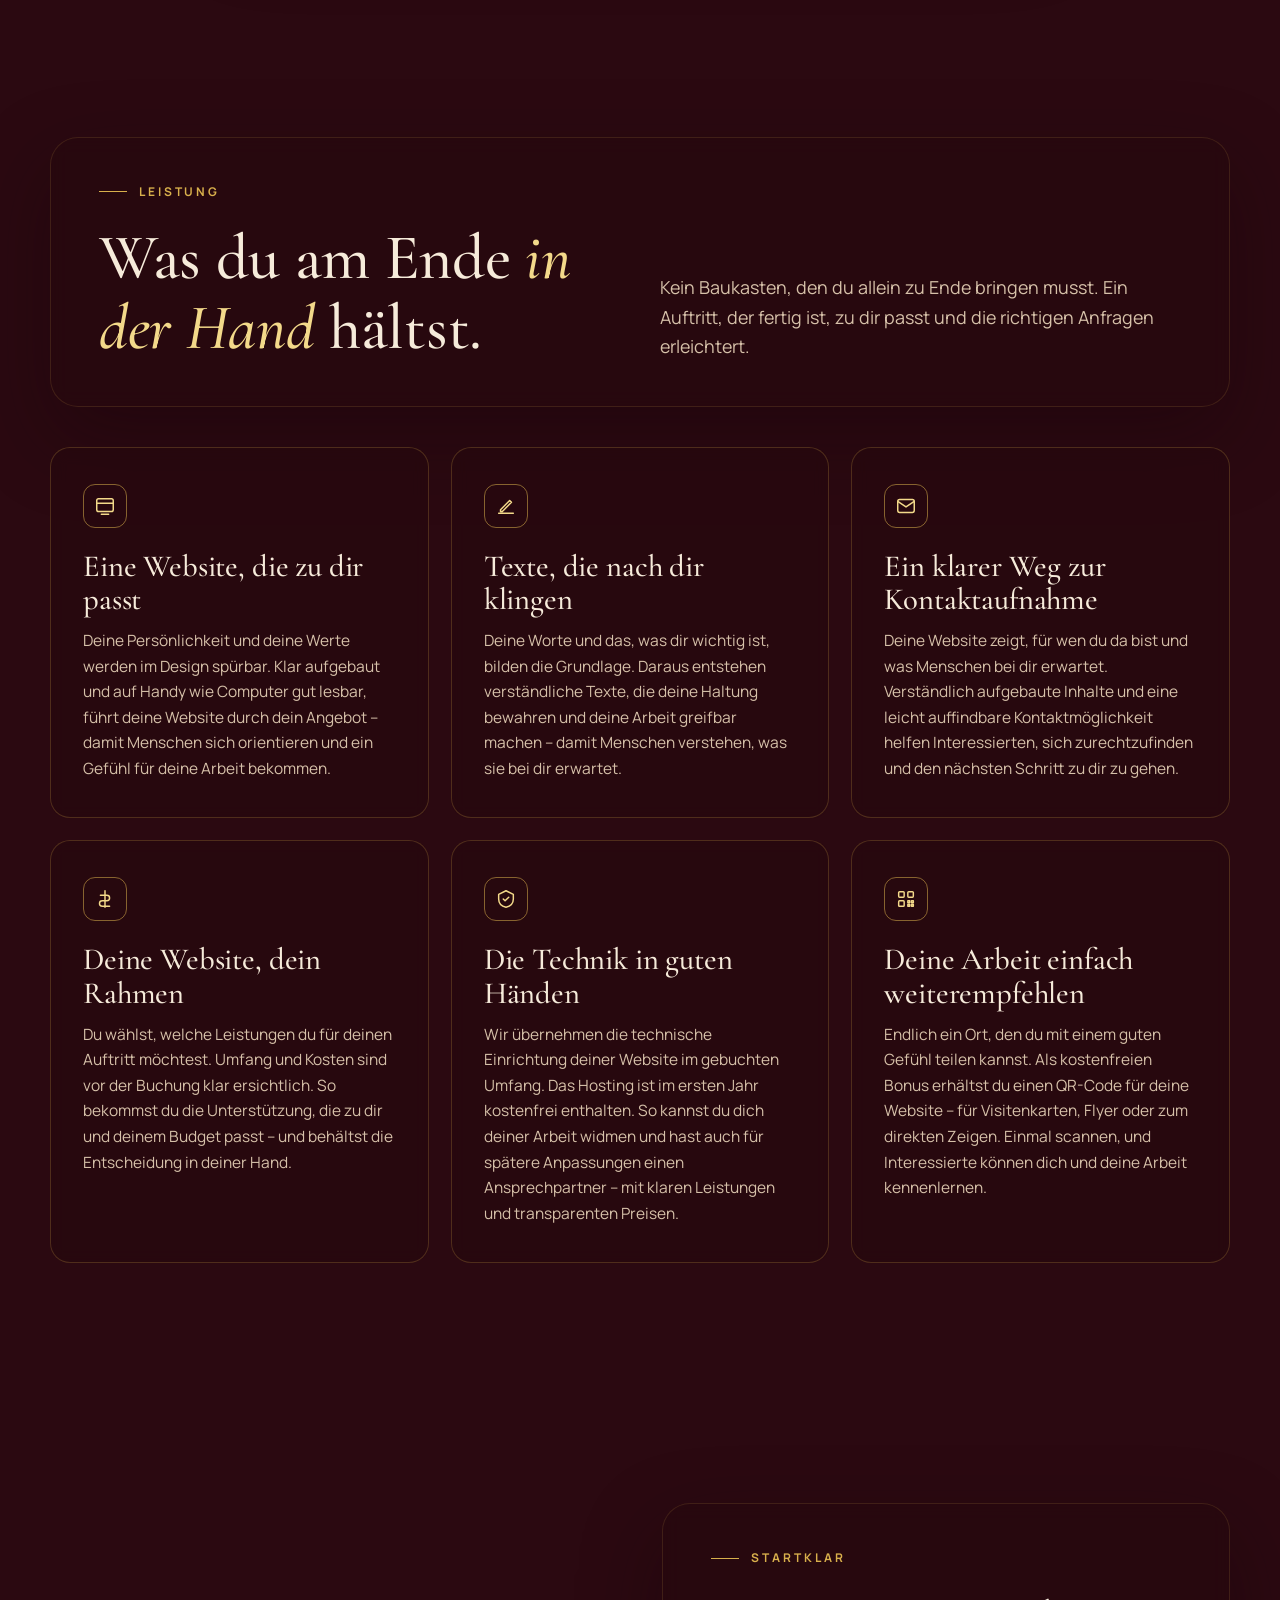
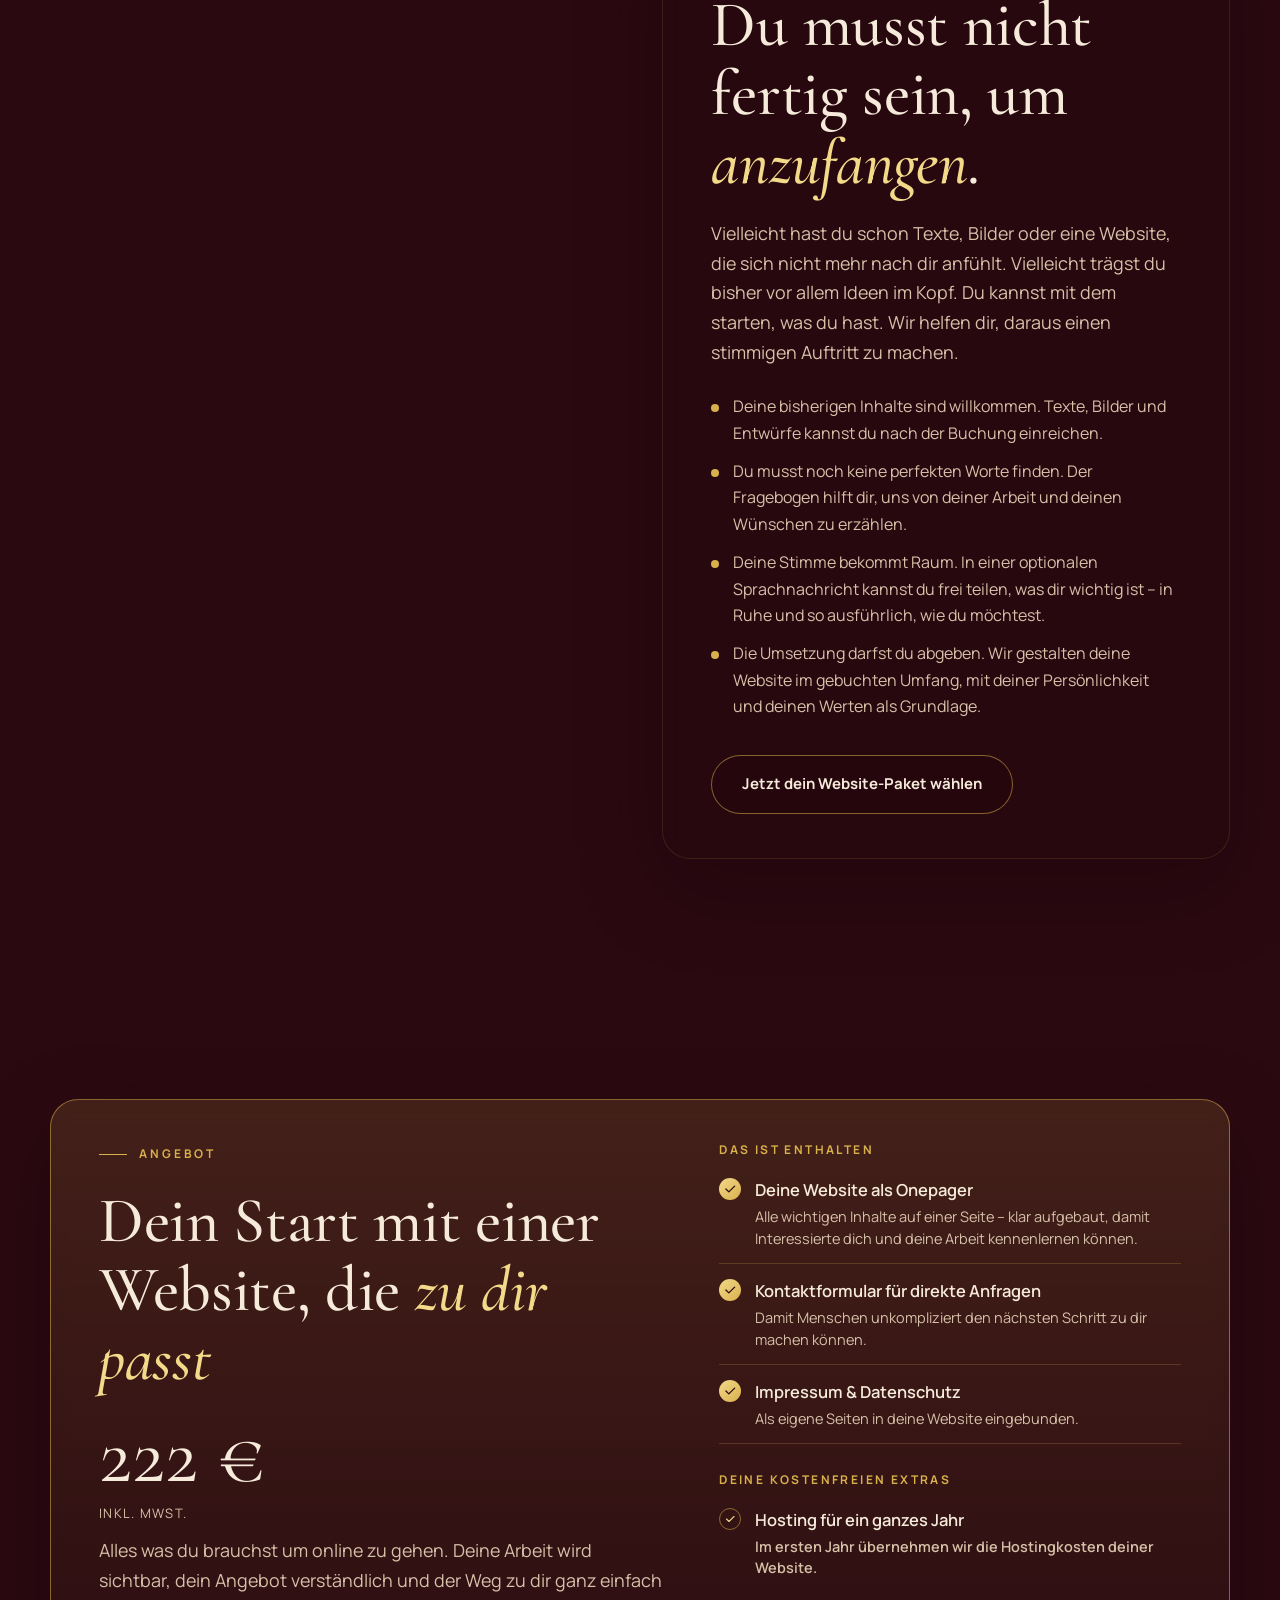
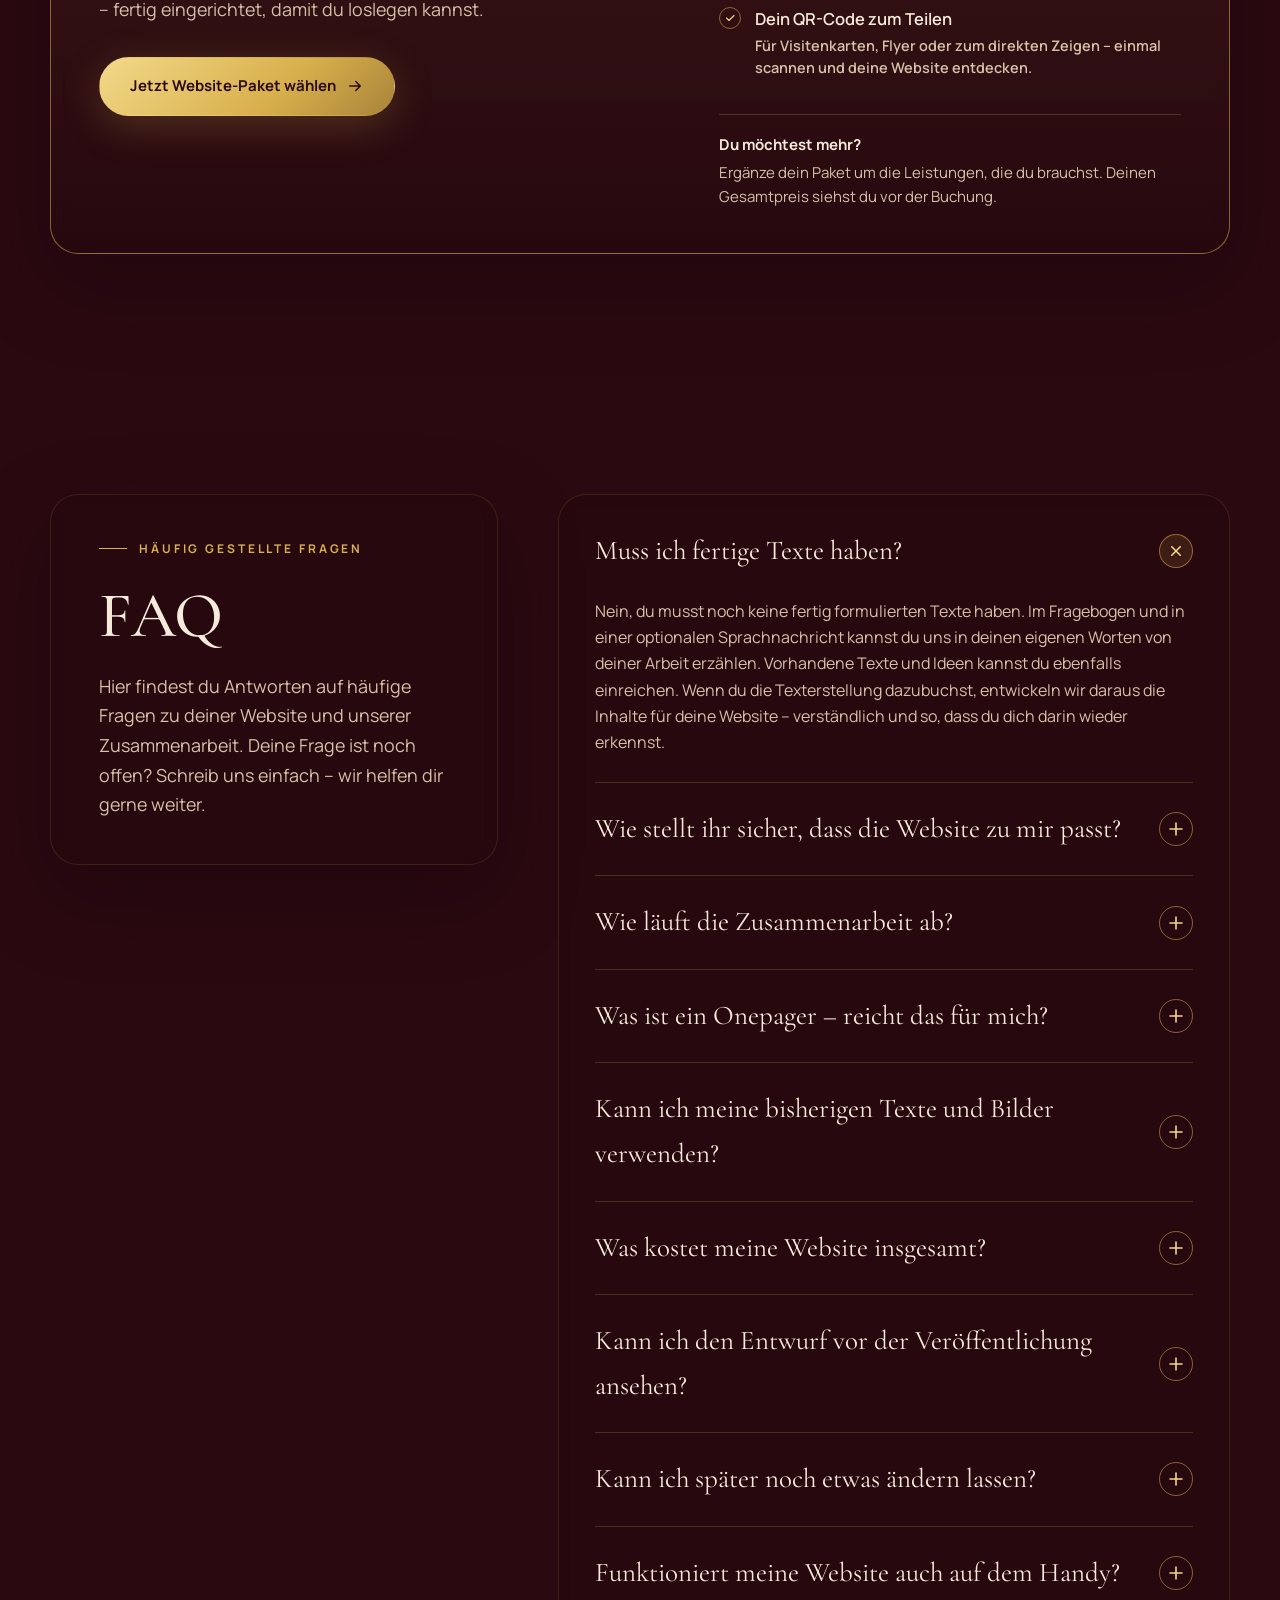
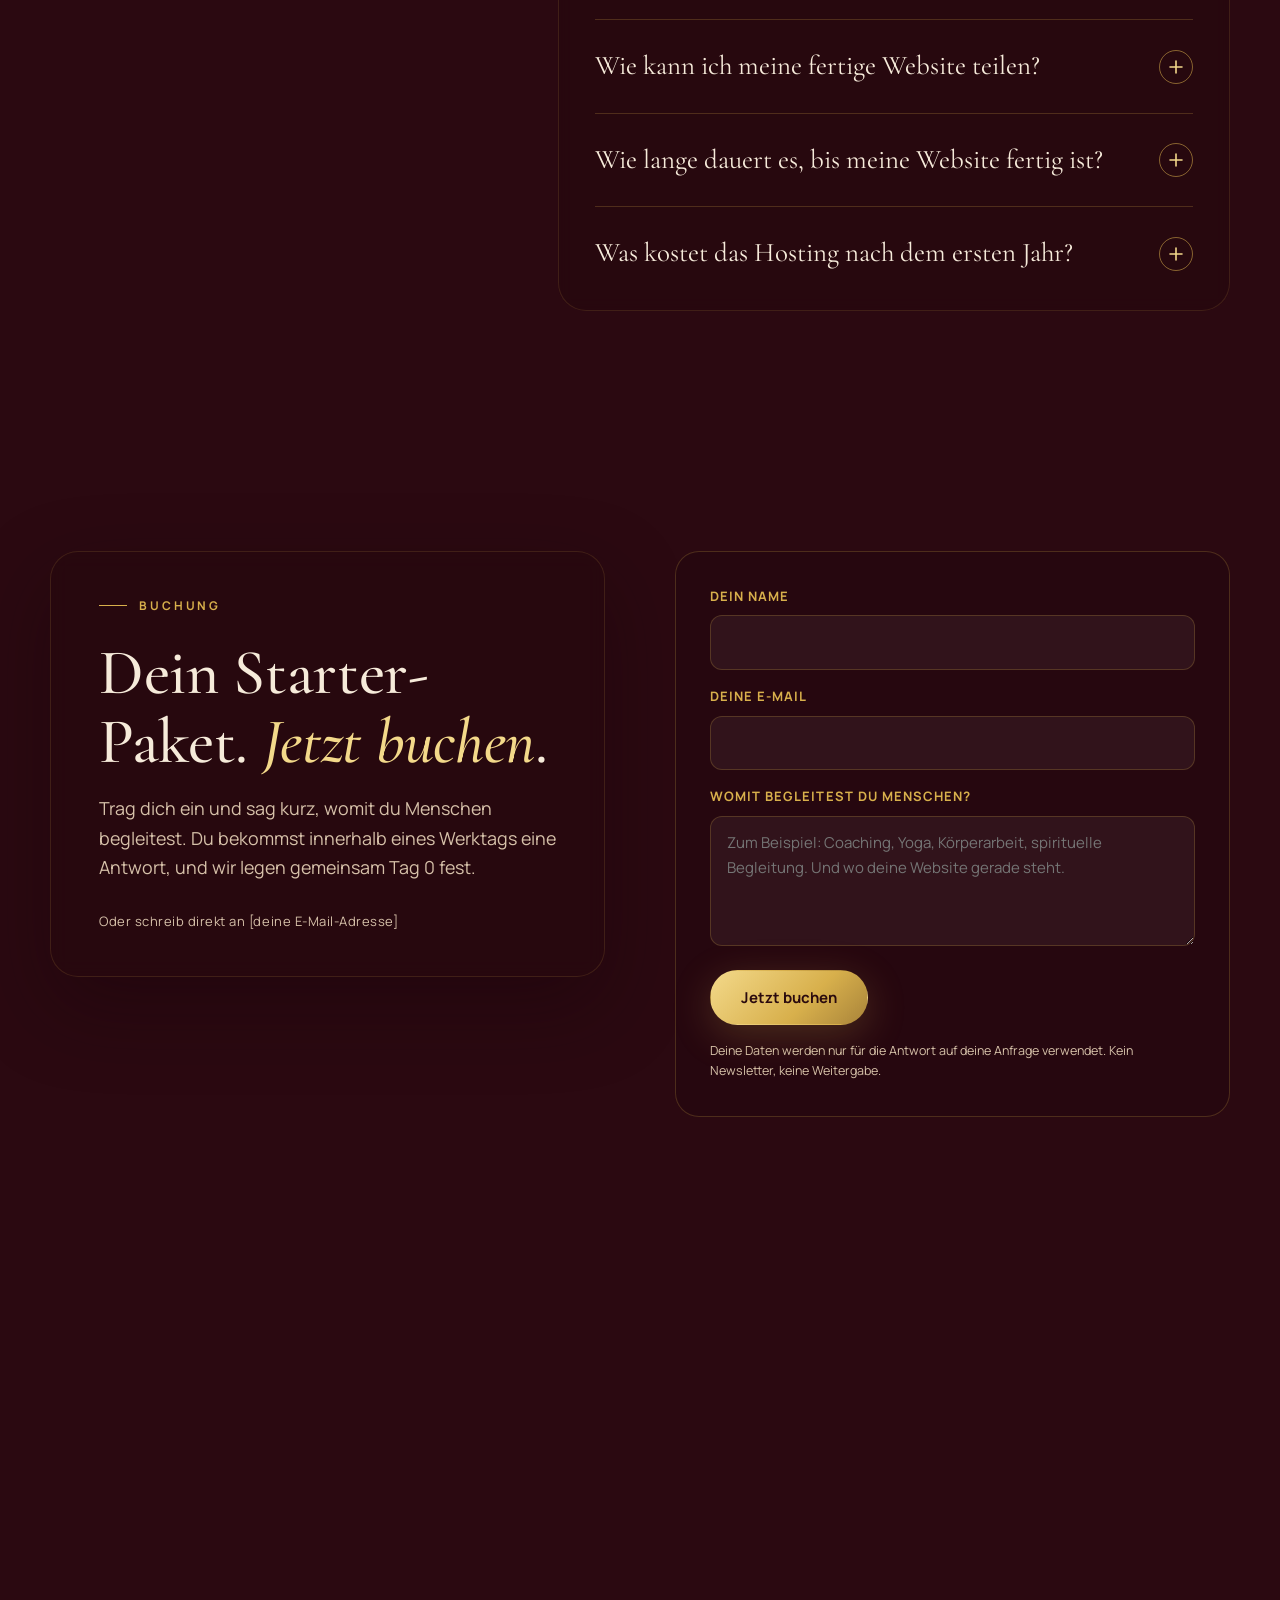
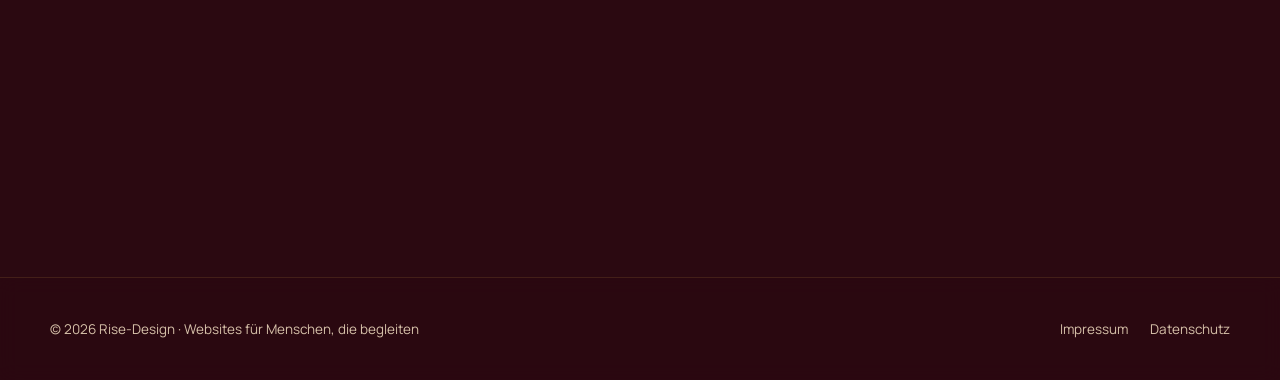
==== commit e16de915: "Rewrite the FAQ section: new heading, lead and twelve questions Co-Authored-By: Claude Fable 5.1 <no" ====
--- a/landingpages/coaches-begleiter/index.html
+++ b/landingpages/coaches-begleiter/index.html
@@ -486,33 +486,57 @@
   <div class="wrap">
     <div class="panel reveal">
       <p class="eyebrow">Häufig gestellte Fragen</p>
-      <h2 class="h2" id="faq-title" style="margin-top:22px">Die Fragen, die <span class="gold it">wirklich</span> entscheiden.</h2>
-      <p class="lead" style="margin-top:22px">Wenn deine Frage hier nicht steht, stell sie im Erstgespräch. Du bekommst eine ehrliche Antwort, auch wenn sie lautet: Das brauchst du nicht.</p>
+      <h2 class="h2" id="faq-title" style="margin-top:22px">FAQ</h2>
+      <p class="lead" style="margin-top:22px">Hier findest du Antworten auf häufige Fragen zu deiner Website und unserer Zusammenarbeit. Deine Frage ist noch offen? Schreib uns einfach – wir helfen dir gerne weiter.</p>
     </div>
     <div class="faq-list reveal" style="--delay:.15s">
       <details open>
         <summary>Muss ich fertige Texte haben?<span class="plus" aria-hidden="true"><svg width="14" height="14" viewBox="0 0 14 14" fill="none" stroke="currentColor" stroke-width="1.6" stroke-linecap="round"><path d="M7 1v12M1 7h12"/></svg></span></summary>
-        <div class="answer">Nein. Die Texte entstehen aus Gesprächen mit dir. Was du schon geschrieben hast, nehmen wir als Material. Du musst nichts selbst liefern, um fertig zu werden.</div>
-      </details>
-      <details>
-        <summary>Kann etwas von meiner bisherigen Arbeit bleiben?<span class="plus" aria-hidden="true"><svg width="14" height="14" viewBox="0 0 14 14" fill="none" stroke="currentColor" stroke-width="1.6" stroke-linecap="round"><path d="M7 1v12M1 7h12"/></svg></span></summary>
-        <div class="answer">Ja, wenn es gut ist. Die Bestandsaufnahme zeigt, was bleiben kann und was nicht. Niemand will alles neu machen, nur weil es einfacher abzurechnen wäre.</div>
-      </details>
-      <details>
-        <summary>Was kostet es insgesamt?<span class="plus" aria-hidden="true"><svg width="14" height="14" viewBox="0 0 14 14" fill="none" stroke="currentColor" stroke-width="1.6" stroke-linecap="round"><path d="M7 1v12M1 7h12"/></svg></span></summary>
-        <div class="answer">Du bekommst vor dem Start einen Festpreis und eine Liste der laufenden Kosten. Keine Überraschungen zwischendurch, keine Rechnung für jede Kleinigkeit.</div>
-      </details>
-      <details>
-        <summary>Wer betreut die Technik?<span class="plus" aria-hidden="true"><svg width="14" height="14" viewBox="0 0 14 14" fill="none" stroke="currentColor" stroke-width="1.6" stroke-linecap="round"><path d="M7 1v12M1 7h12"/></svg></span></summary>
-        <div class="answer">Auf Wunsch ich, mit klarer Zuständigkeit für Updates, Backups und Sicherheit. Wenn dein Hoster dir eine technische Warnung schickt, bekommst du eine Einschätzung, wie dringend sie ist. Alle Zugänge laufen auf deinen Namen.</div>
-      </details>
-      <details>
-        <summary>Wirst du verstehen, was mir wichtig ist?<span class="plus" aria-hidden="true"><svg width="14" height="14" viewBox="0 0 14 14" fill="none" stroke="currentColor" stroke-width="1.6" stroke-linecap="round"><path d="M7 1v12M1 7h12"/></svg></span></summary>
-        <div class="answer">Das ist der erste Schritt, nicht der letzte. Wir prüfen gemeinsam, ob ich deine Arbeit richtig wiedergebe, bevor etwas veröffentlicht wird. Wörter und Versprechen, die du nicht willst, kommen nicht vor.</div>
-      </details>
-      <details>
-        <summary>Muss ich mich vermarkten oder täglich posten?<span class="plus" aria-hidden="true"><svg width="14" height="14" viewBox="0 0 14 14" fill="none" stroke="currentColor" stroke-width="1.6" stroke-linecap="round"><path d="M7 1v12M1 7h12"/></svg></span></summary>
-        <div class="answer">Nein. Die Website ist ein Ort, auf den Empfehlungen führen. Sie klärt Erwartungen und erleichtert passende Anfragen. Was du darüber hinaus tun willst, entscheidest du.</div>
+        <div class="answer">Nein, du musst noch keine fertig formulierten Texte haben. Im Fragebogen und in einer optionalen Sprachnachricht kannst du uns in deinen eigenen Worten von deiner Arbeit erzählen. Vorhandene Texte und Ideen kannst du ebenfalls einreichen. Wenn du die Texterstellung dazubuchst, entwickeln wir daraus die Inhalte für deine Website – verständlich und so, dass du dich darin wieder erkennst.</div>
+      </details>
+      <details>
+        <summary>Wie stellt ihr sicher, dass die Website zu mir passt?<span class="plus" aria-hidden="true"><svg width="14" height="14" viewBox="0 0 14 14" fill="none" stroke="currentColor" stroke-width="1.6" stroke-linecap="round"><path d="M7 1v12M1 7h12"/></svg></span></summary>
+        <div class="answer">Im Fragebogen teilst du mit uns, was deine Arbeit ausmacht, welche Werte dir wichtig sind und wie dein Auftritt wirken soll. Zusätzlich kannst du uns eine ausführliche Sprachnachricht schicken. So lernen wir deine eigene Sprache kennen und berücksichtigen das, was dir besonders am Herzen liegt.</div>
+      </details>
+      <details>
+        <summary>Wie läuft die Zusammenarbeit ab?<span class="plus" aria-hidden="true"><svg width="14" height="14" viewBox="0 0 14 14" fill="none" stroke="currentColor" stroke-width="1.6" stroke-linecap="round"><path d="M7 1v12M1 7h12"/></svg></span></summary>
+        <div class="answer">Nach der Buchung erhältst du deinen Fragebogen und kannst vorhandene Inhalte sowie eine optionale Sprachnachricht einreichen. Rückfragen und Abstimmungen klären wir schriftlich. Du brauchst keine Telefon- oder Zoomtermine und kannst deine Gedanken in Ruhe mit uns teilen.</div>
+      </details>
+      <details>
+        <summary>Was ist ein Onepager – reicht das für mich?<span class="plus" aria-hidden="true"><svg width="14" height="14" viewBox="0 0 14 14" fill="none" stroke="currentColor" stroke-width="1.6" stroke-linecap="round"><path d="M7 1v12M1 7h12"/></svg></span></summary>
+        <div class="answer">Ein Onepager ist eine Website, auf der die wichtigsten Inhalte auf einer Seite stehen: etwa deine Vorstellung, dein Angebot und die Kontaktmöglichkeit. Das eignet sich besonders für einen übersichtlichen Einstieg. Möchtest du mehrere Angebote ausführlich vorstellen, kannst du zusätzliche Unterseiten dazubuchen.</div>
+      </details>
+      <details>
+        <summary>Kann ich meine bisherigen Texte und Bilder verwenden?<span class="plus" aria-hidden="true"><svg width="14" height="14" viewBox="0 0 14 14" fill="none" stroke="currentColor" stroke-width="1.6" stroke-linecap="round"><path d="M7 1v12M1 7h12"/></svg></span></summary>
+        <div class="answer">Ja, gerne. Du kannst vorhandene Texte, eigene Bilder und Ideen einreichen. Auch deine bisherige Website kannst du uns als Orientierung zeigen. Du musst deine Inhalte dafür noch nicht perfekt aufbereitet haben.</div>
+      </details>
+      <details>
+        <summary>Was kostet meine Website insgesamt?<span class="plus" aria-hidden="true"><svg width="14" height="14" viewBox="0 0 14 14" fill="none" stroke="currentColor" stroke-width="1.6" stroke-linecap="round"><path d="M7 1v12M1 7h12"/></svg></span></summary>
+        <div class="answer">Das Starter-Paket kostet 222 € inklusive Mehrwertsteuer. Du ergänzt nur die Leistungen, die du möchtest. Was enthalten ist und welchen Gesamtpreis du bezahlst, siehst du vor der Buchung. Das Hosting ist im ersten Jahr kostenfrei enthalten.</div>
+      </details>
+      <details>
+        <summary>Kann ich den Entwurf vor der Veröffentlichung ansehen?<span class="plus" aria-hidden="true"><svg width="14" height="14" viewBox="0 0 14 14" fill="none" stroke="currentColor" stroke-width="1.6" stroke-linecap="round"><path d="M7 1v12M1 7h12"/></svg></span></summary>
+        <div class="answer">Ja. Du bekommst Gelegenheit, deine Website in Ruhe anzusehen und uns schriftlich Rückmeldung zu geben. Die in deinem Paket vereinbarten Anpassungen setzen wir vor der Veröffentlichung um. Deine Website geht erst nach deiner Freigabe online.</div>
+      </details>
+      <details>
+        <summary>Kann ich später noch etwas ändern lassen?<span class="plus" aria-hidden="true"><svg width="14" height="14" viewBox="0 0 14 14" fill="none" stroke="currentColor" stroke-width="1.6" stroke-linecap="round"><path d="M7 1v12M1 7h12"/></svg></span></summary>
+        <div class="answer">Ja. Wenn sich dein Angebot verändert oder du Inhalte ergänzen möchtest, kannst du Anpassungen dazubuchen. Den Preis erfährst du vor der Beauftragung. Du entscheidest selbst, wann und wofür du Unterstützung möchtest.</div>
+      </details>
+      <details>
+        <summary>Funktioniert meine Website auch auf dem Handy?<span class="plus" aria-hidden="true"><svg width="14" height="14" viewBox="0 0 14 14" fill="none" stroke="currentColor" stroke-width="1.6" stroke-linecap="round"><path d="M7 1v12M1 7h12"/></svg></span></summary>
+        <div class="answer">Ja. Wir gestalten deine Website so, dass sie auf Smartphones, Tablets und Computern gut lesbar und bedienbar ist.</div>
+      </details>
+      <details>
+        <summary>Wie kann ich meine fertige Website teilen?<span class="plus" aria-hidden="true"><svg width="14" height="14" viewBox="0 0 14 14" fill="none" stroke="currentColor" stroke-width="1.6" stroke-linecap="round"><path d="M7 1v12M1 7h12"/></svg></span></summary>
+        <div class="answer">Du kannst deinen Website-Link beispielsweise per Nachricht verschicken, in dein Social-Media-Profil einfügen oder in deiner E-Mail-Signatur verwenden. Als kostenfreien Bonus erhältst du außerdem einen QR-Code – etwa für Visitenkarten und Flyer.</div>
+      </details>
+      <details>
+        <summary>Wie lange dauert es, bis meine Website fertig ist?<span class="plus" aria-hidden="true"><svg width="14" height="14" viewBox="0 0 14 14" fill="none" stroke="currentColor" stroke-width="1.6" stroke-linecap="round"><path d="M7 1v12M1 7h12"/></svg></span></summary>
+        <div class="answer">Nach Einreichung aller benötigten Materialien, stellen wir deine Website innerhalb von sieben Tagen fertig.</div>
+      </details>
+      <details>
+        <summary>Was kostet das Hosting nach dem ersten Jahr?<span class="plus" aria-hidden="true"><svg width="14" height="14" viewBox="0 0 14 14" fill="none" stroke="currentColor" stroke-width="1.6" stroke-linecap="round"><path d="M7 1v12M1 7h12"/></svg></span></summary>
+        <div class="answer">Im ersten Jahr ist das Hosting und die technische Betreuung deiner Website kostenfrei enthalten. Danach kostet es 19 € pro Monat – damit deine Website weiterhin online und für Interessierte erreichbar bleibt. Alternativ kannst du natürlich das Hosting und die technische Betreuung selbst bzw. von jemanden anders übernehmen lassen.</div>
       </details>
     </div>
   </div>
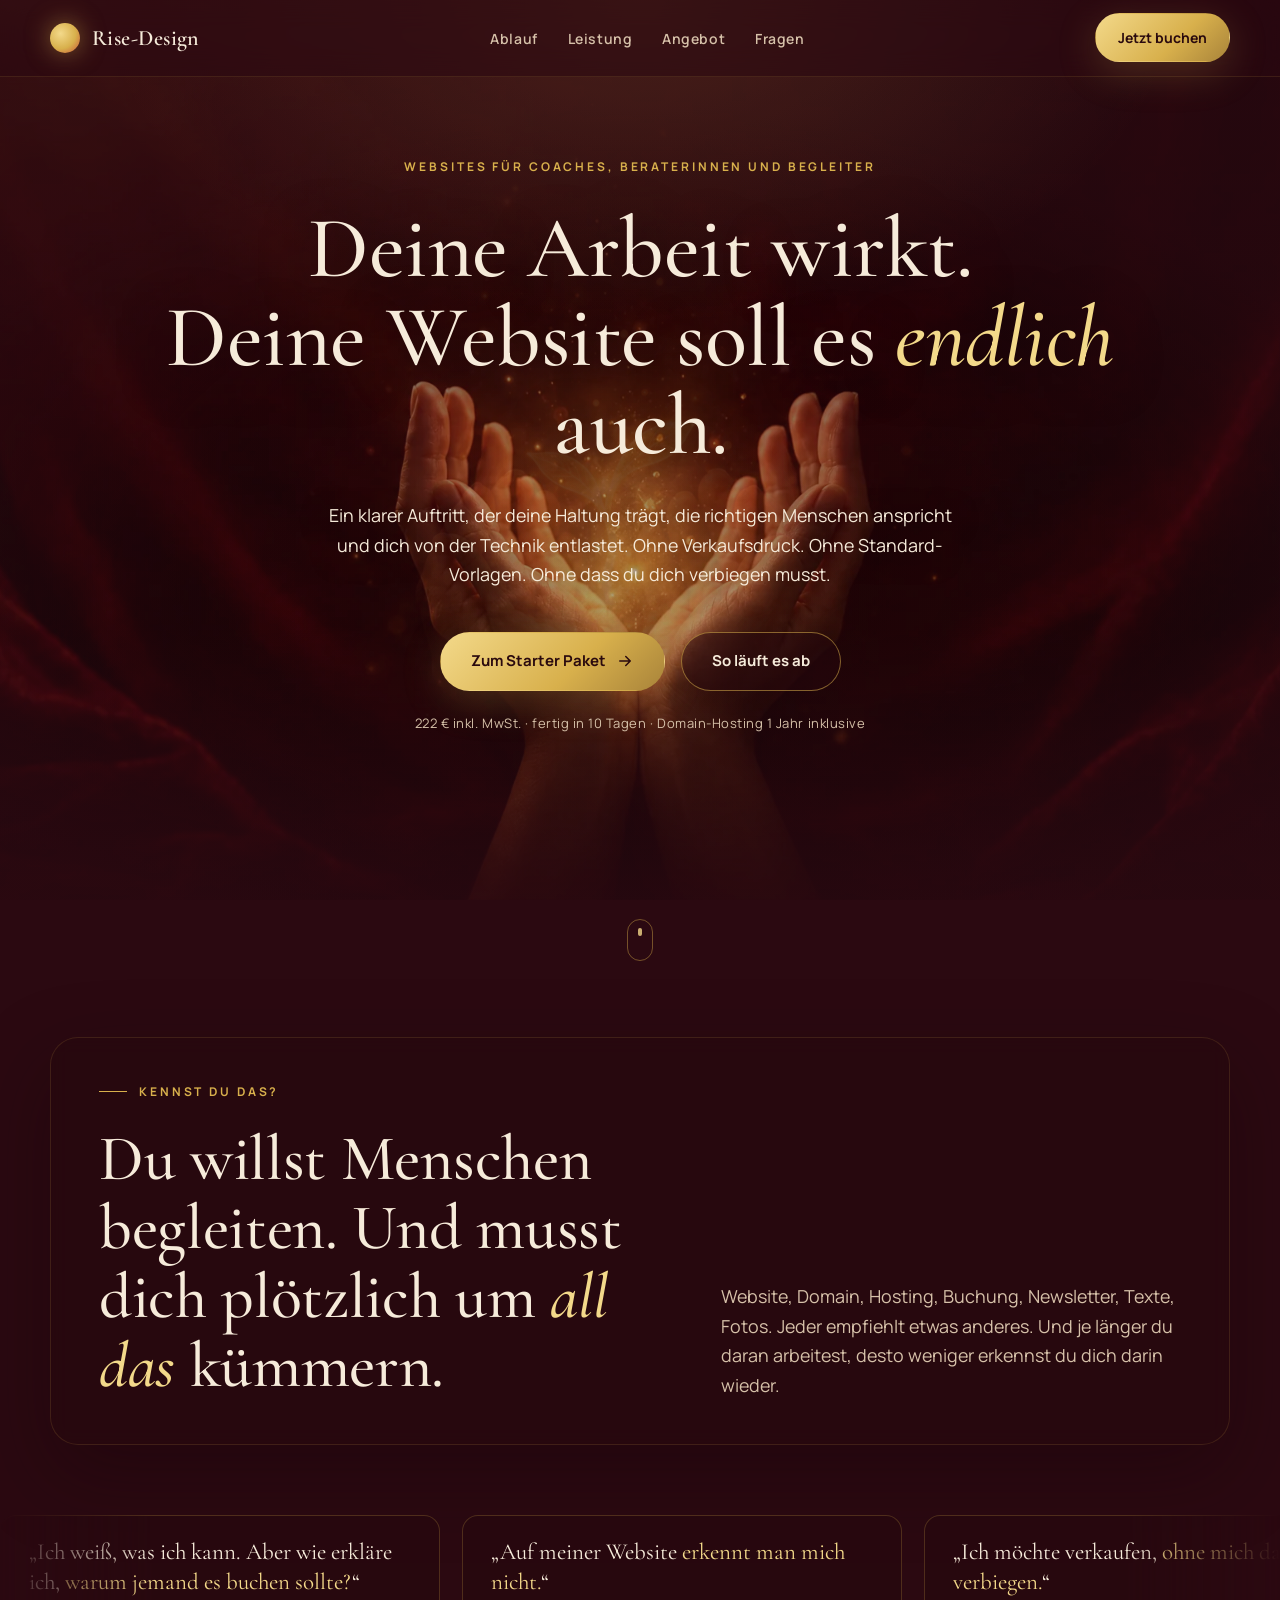
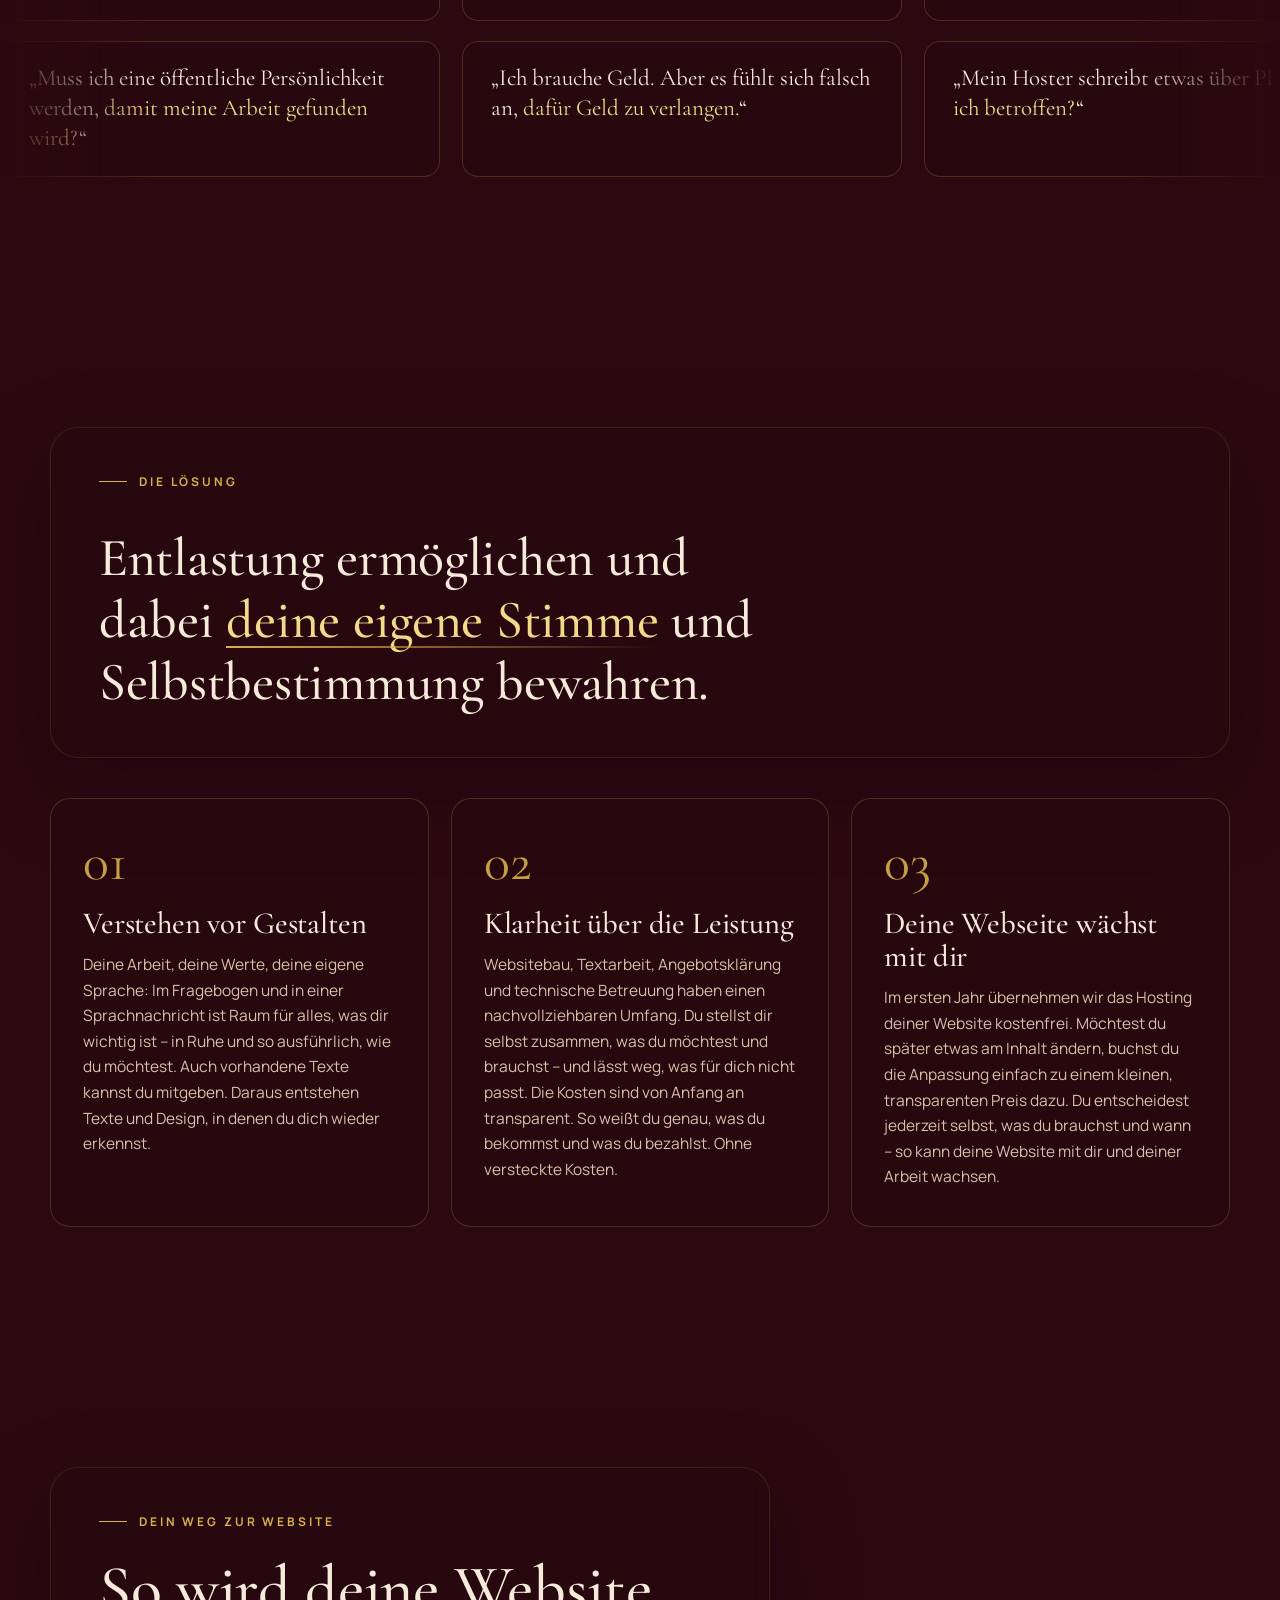
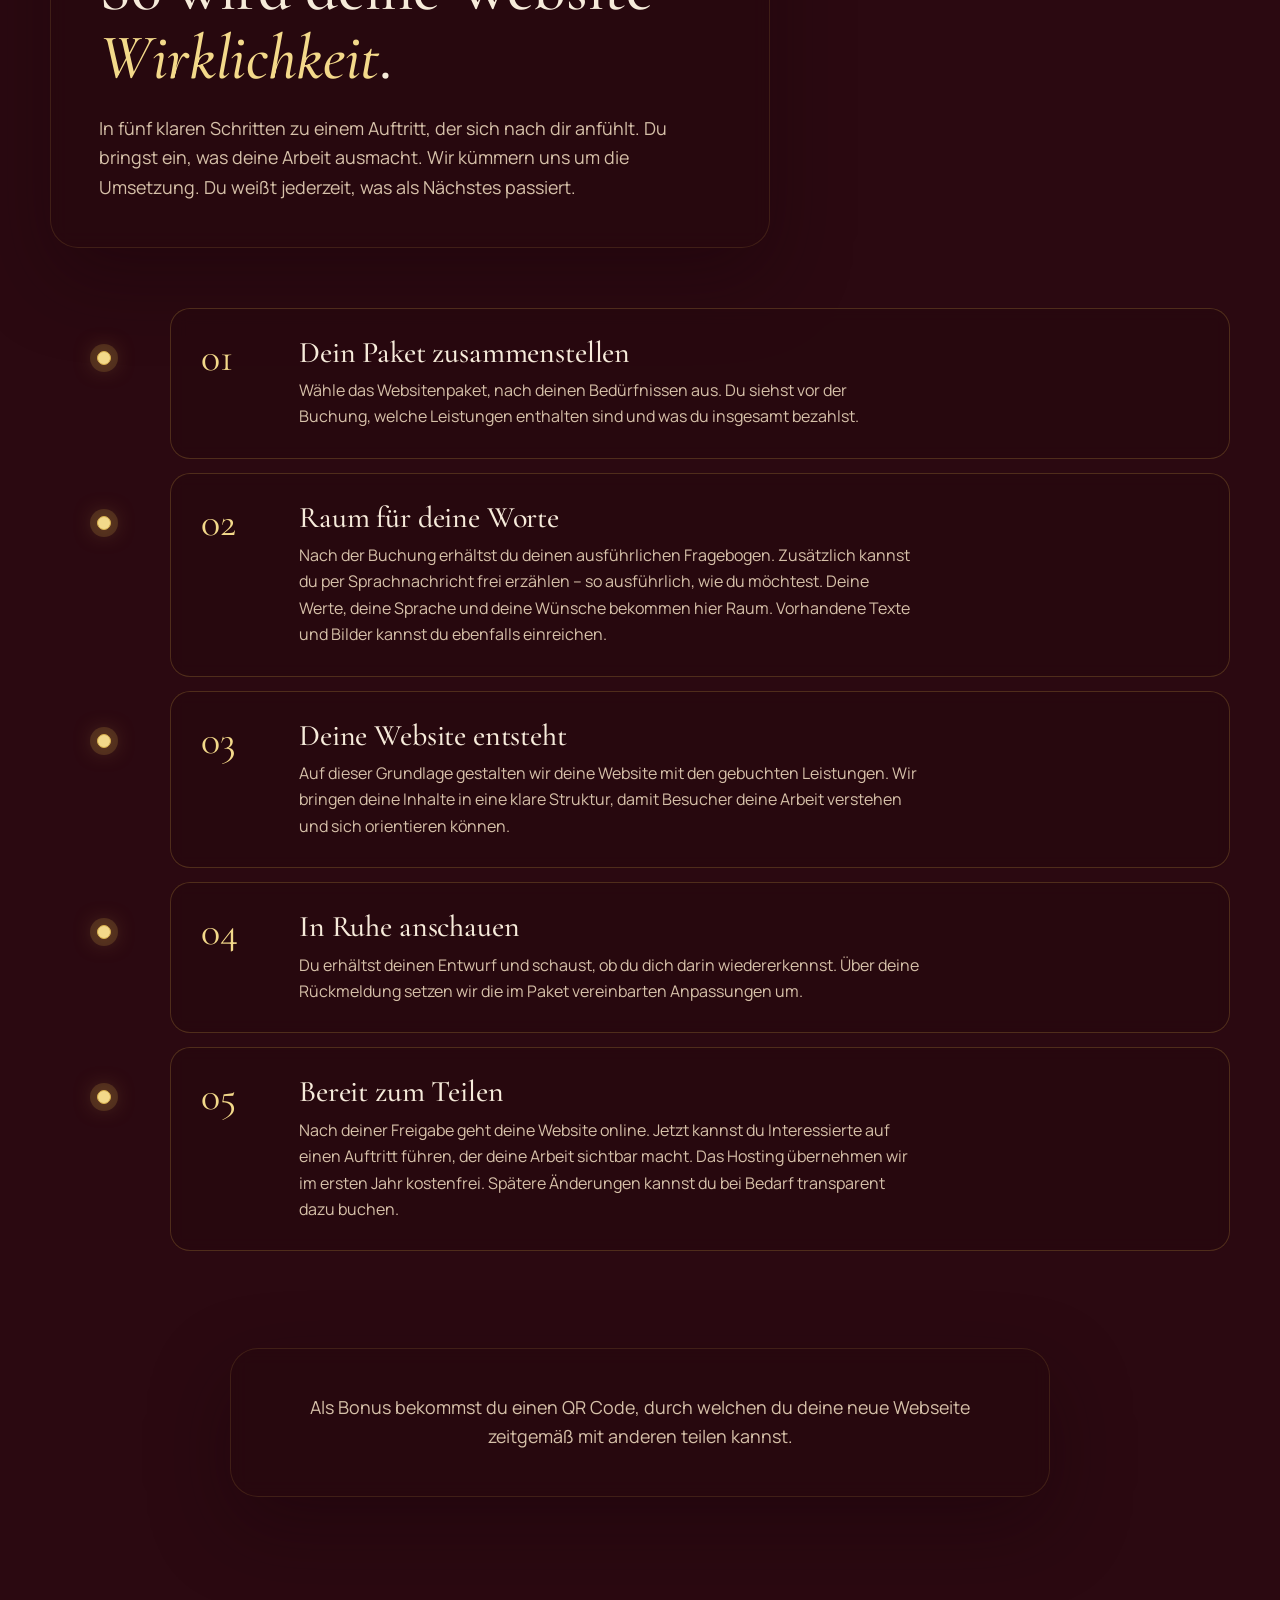
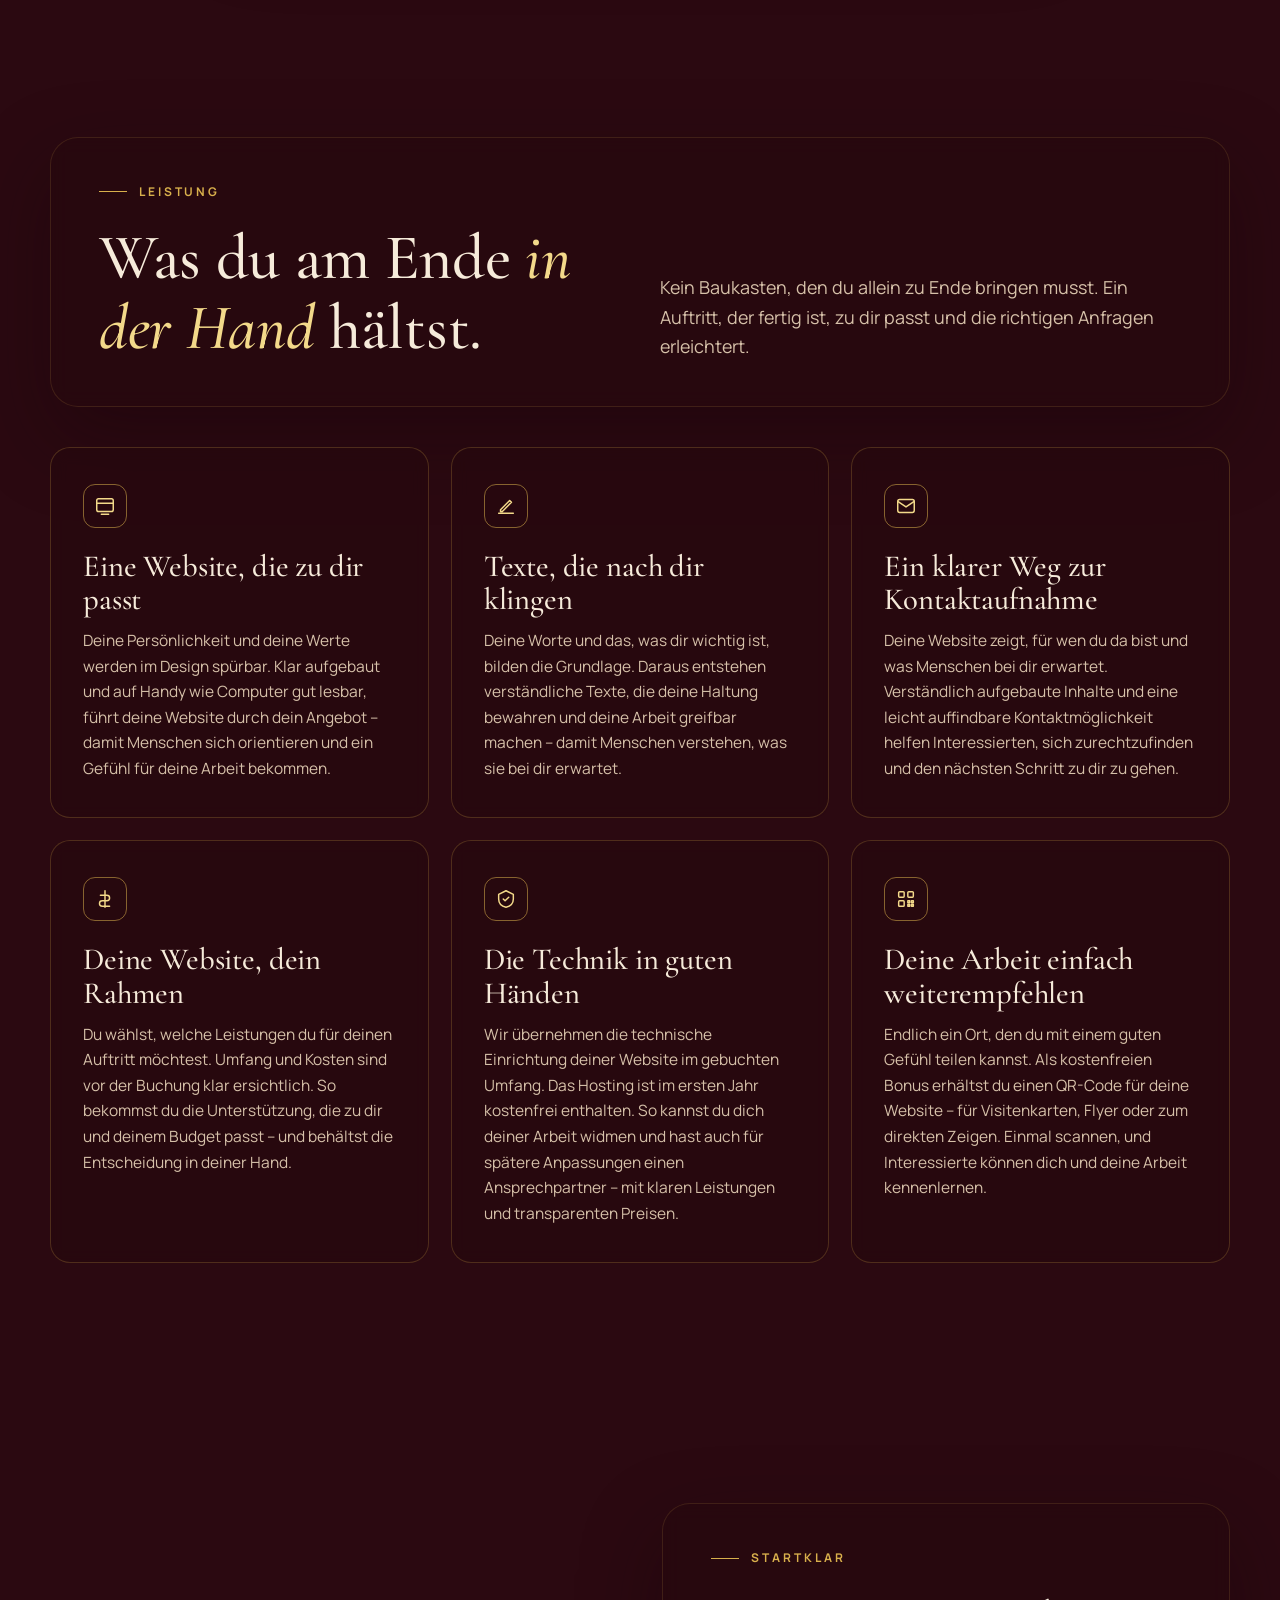
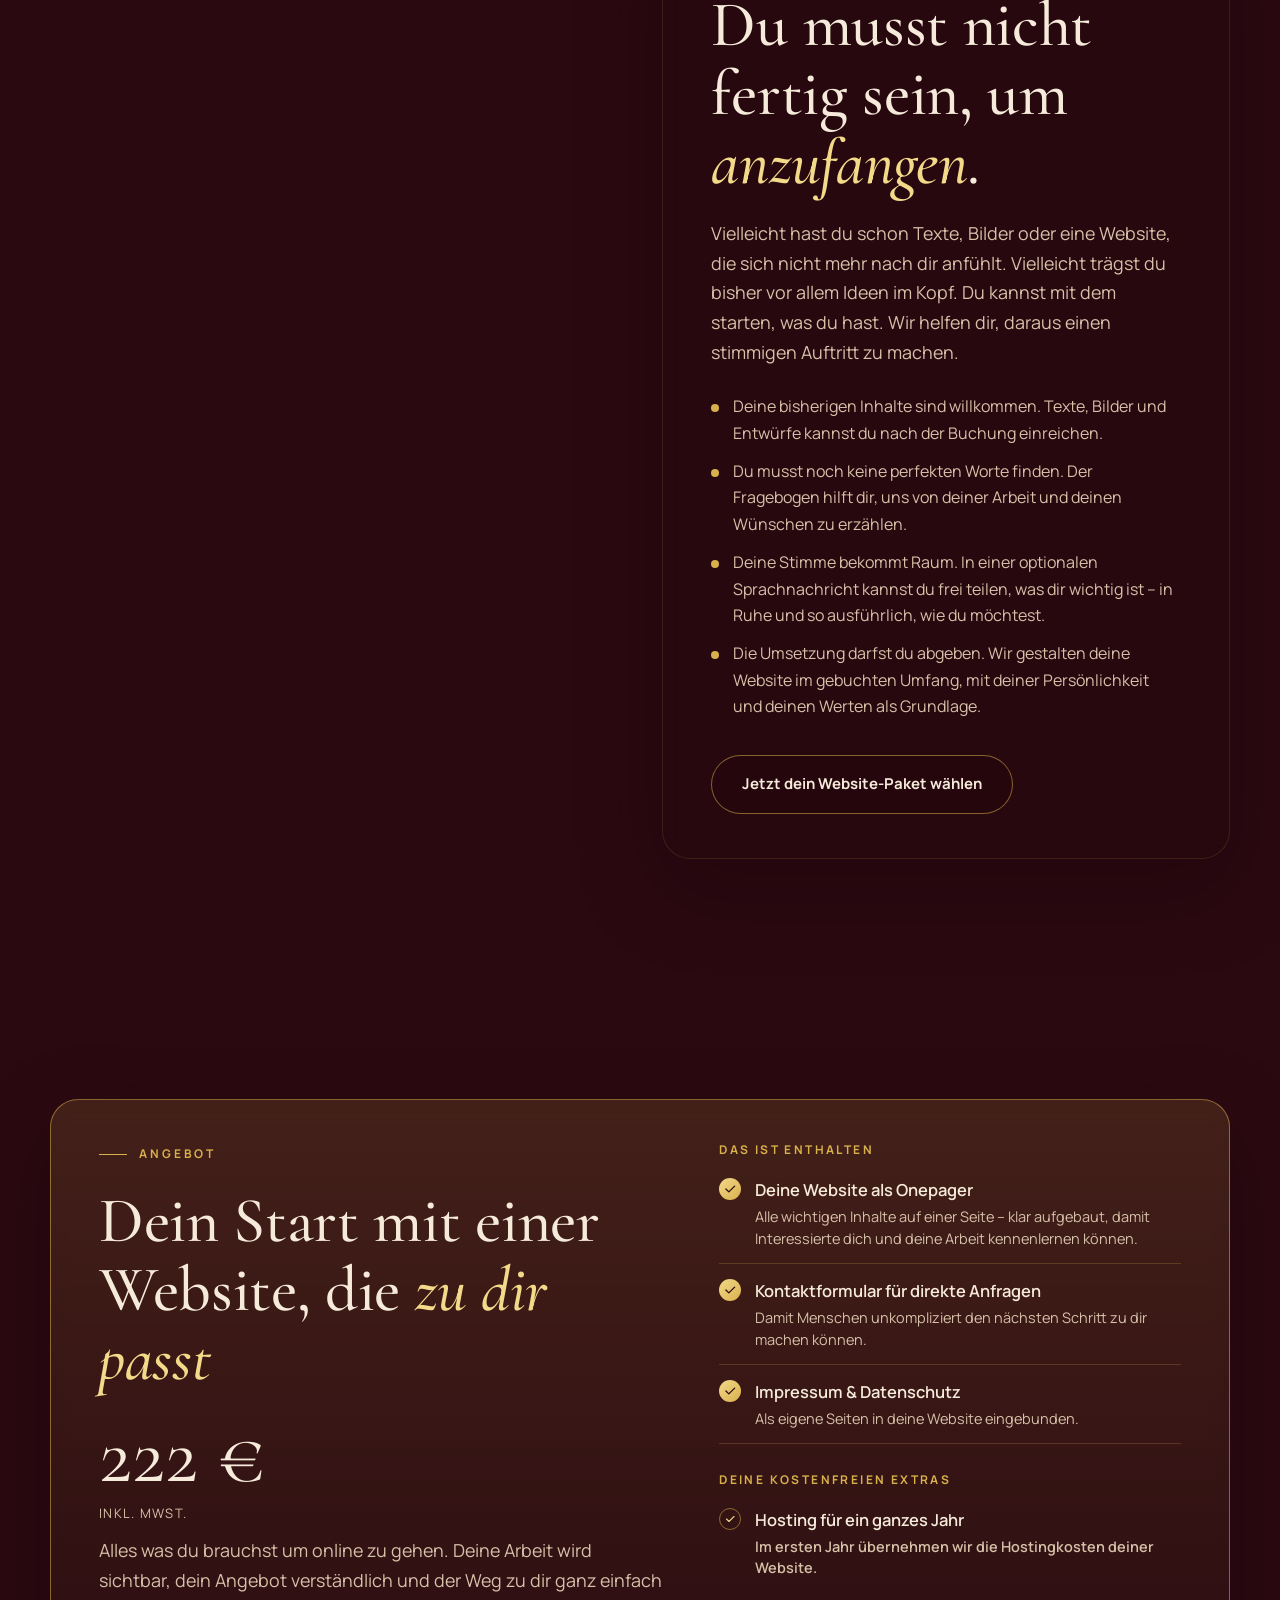
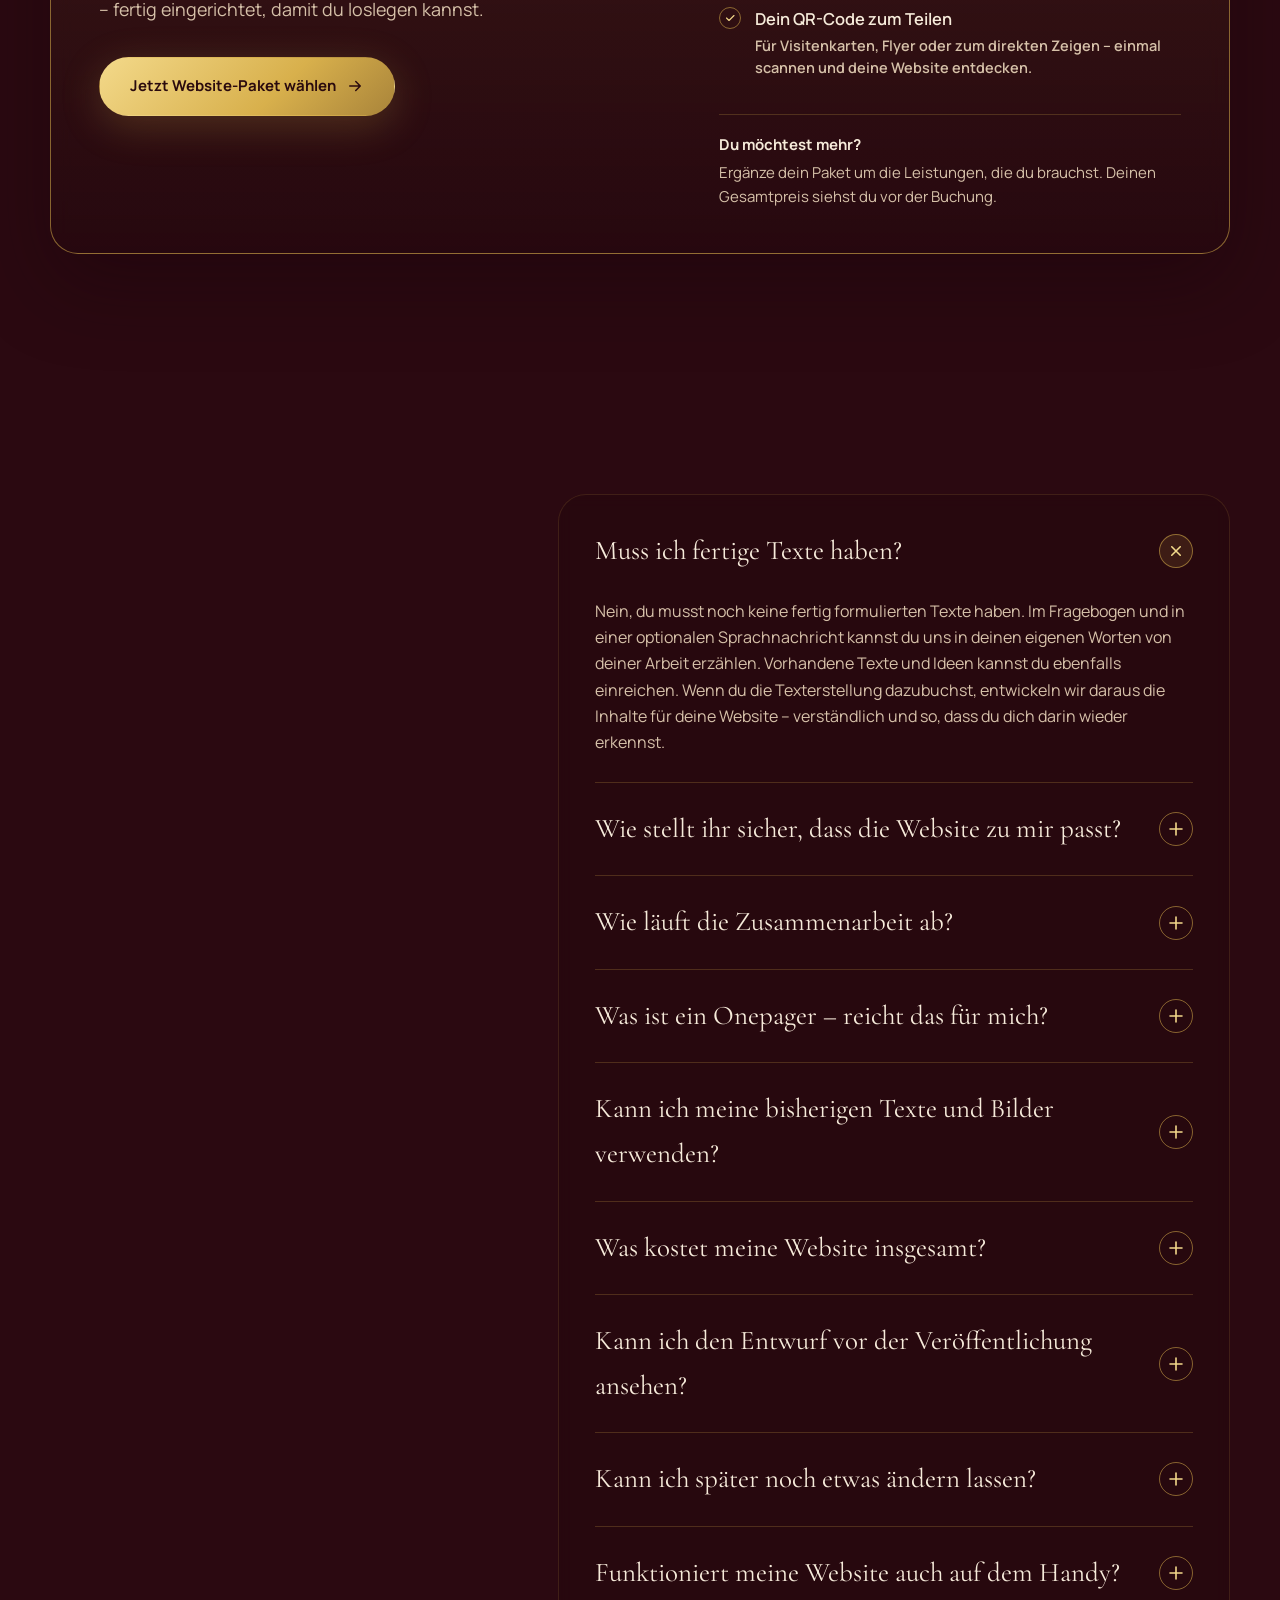
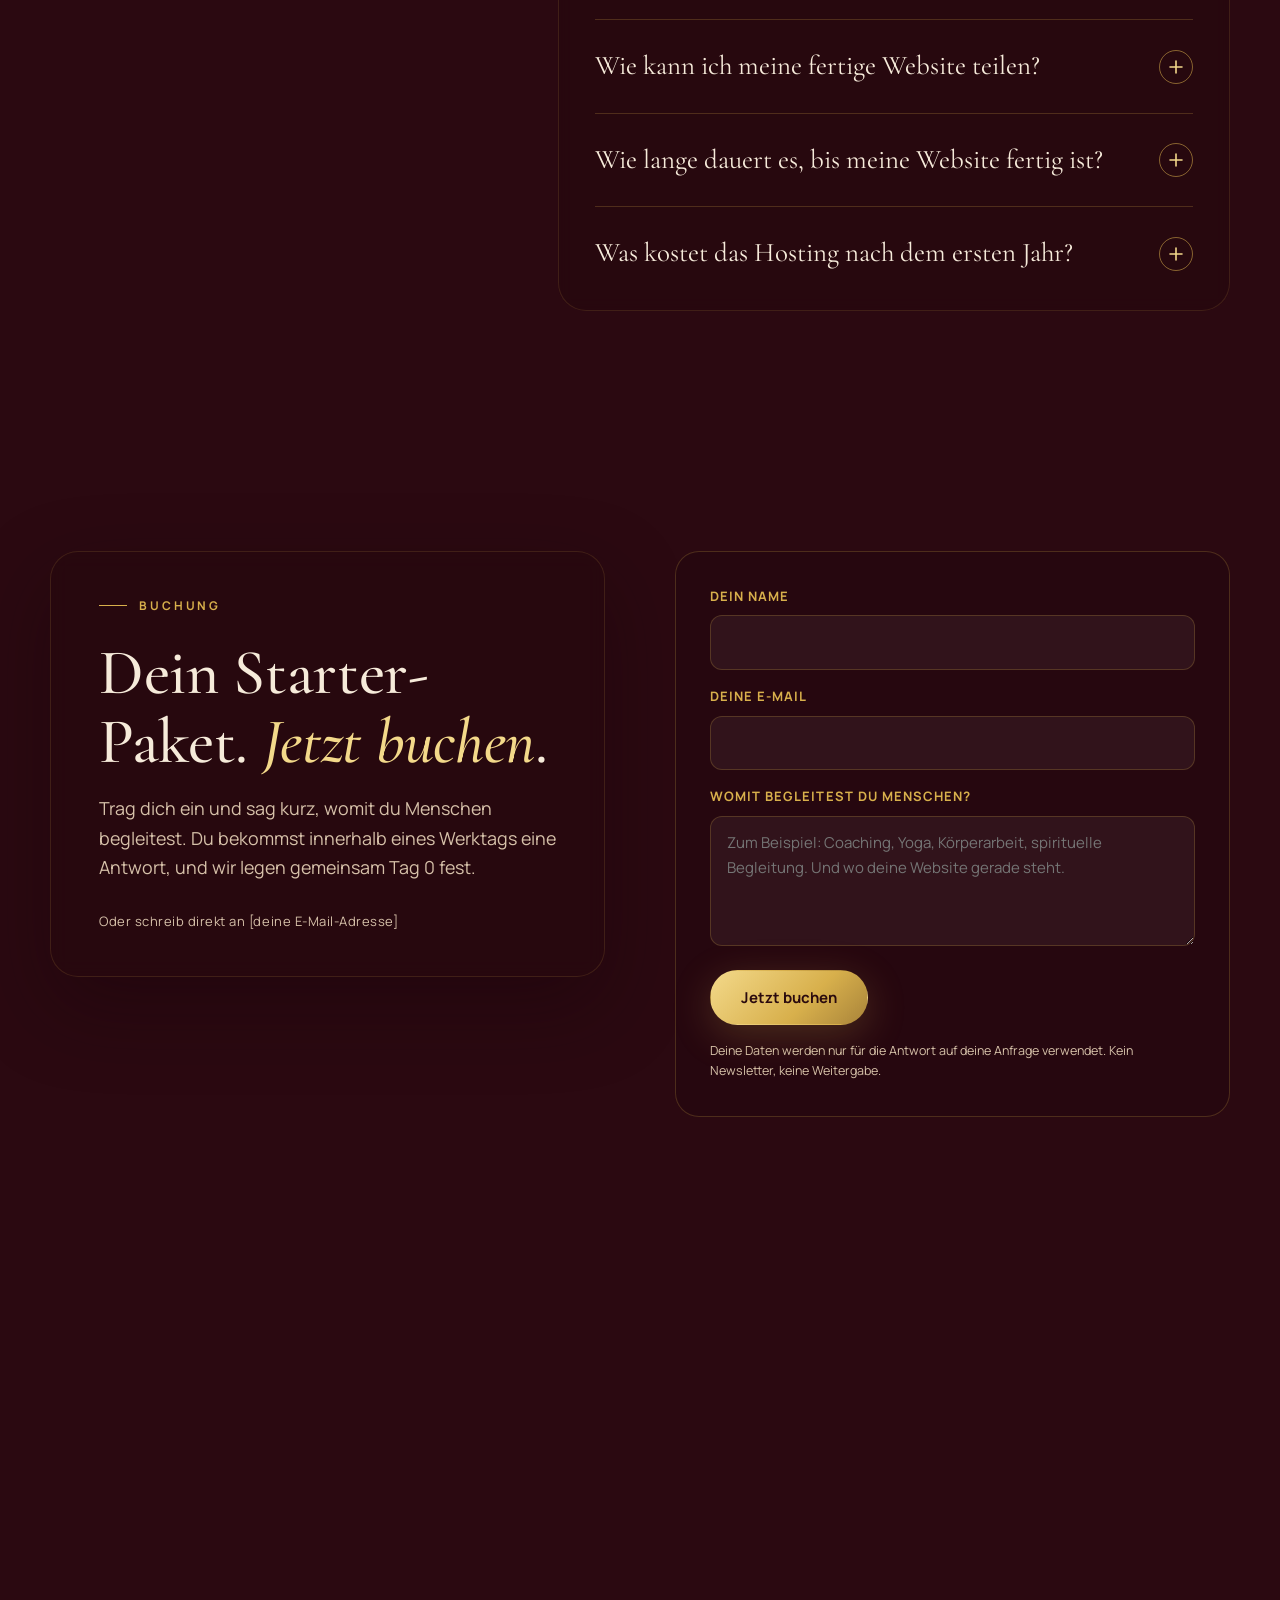
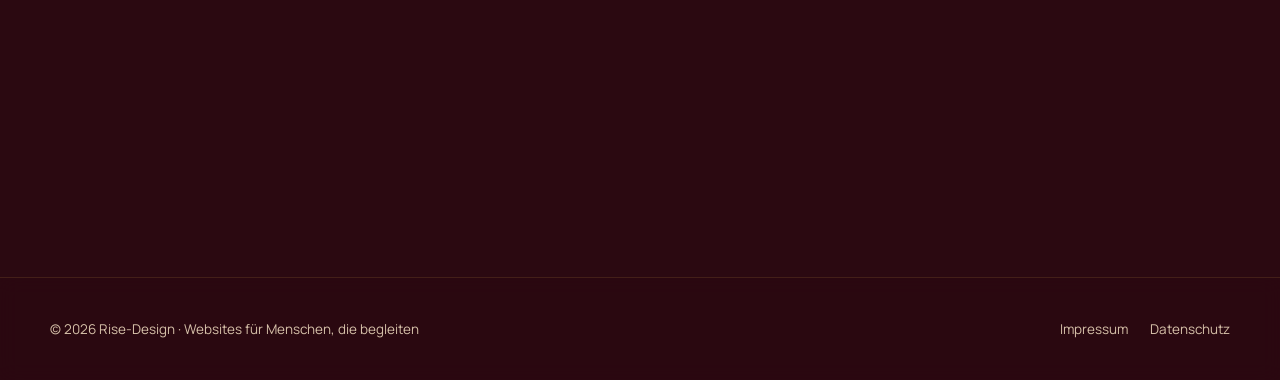
==== commit ebe487e7: "FAQ: change completion time to "innerhalb von 10 Tagen" Co-Authored-By: Claude Fable 5.1 <noreply@an" ====
--- a/landingpages/coaches-begleiter/index.html
+++ b/landingpages/coaches-begleiter/index.html
@@ -532,7 +532,7 @@
       </details>
       <details>
         <summary>Wie lange dauert es, bis meine Website fertig ist?<span class="plus" aria-hidden="true"><svg width="14" height="14" viewBox="0 0 14 14" fill="none" stroke="currentColor" stroke-width="1.6" stroke-linecap="round"><path d="M7 1v12M1 7h12"/></svg></span></summary>
-        <div class="answer">Nach Einreichung aller benötigten Materialien, stellen wir deine Website innerhalb von sieben Tagen fertig.</div>
+        <div class="answer">Nach Einreichung aller benötigten Materialien, stellen wir deine Website innerhalb von 10 Tagen fertig.</div>
       </details>
       <details>
         <summary>Was kostet das Hosting nach dem ersten Jahr?<span class="plus" aria-hidden="true"><svg width="14" height="14" viewBox="0 0 14 14" fill="none" stroke="currentColor" stroke-width="1.6" stroke-linecap="round"><path d="M7 1v12M1 7h12"/></svg></span></summary>
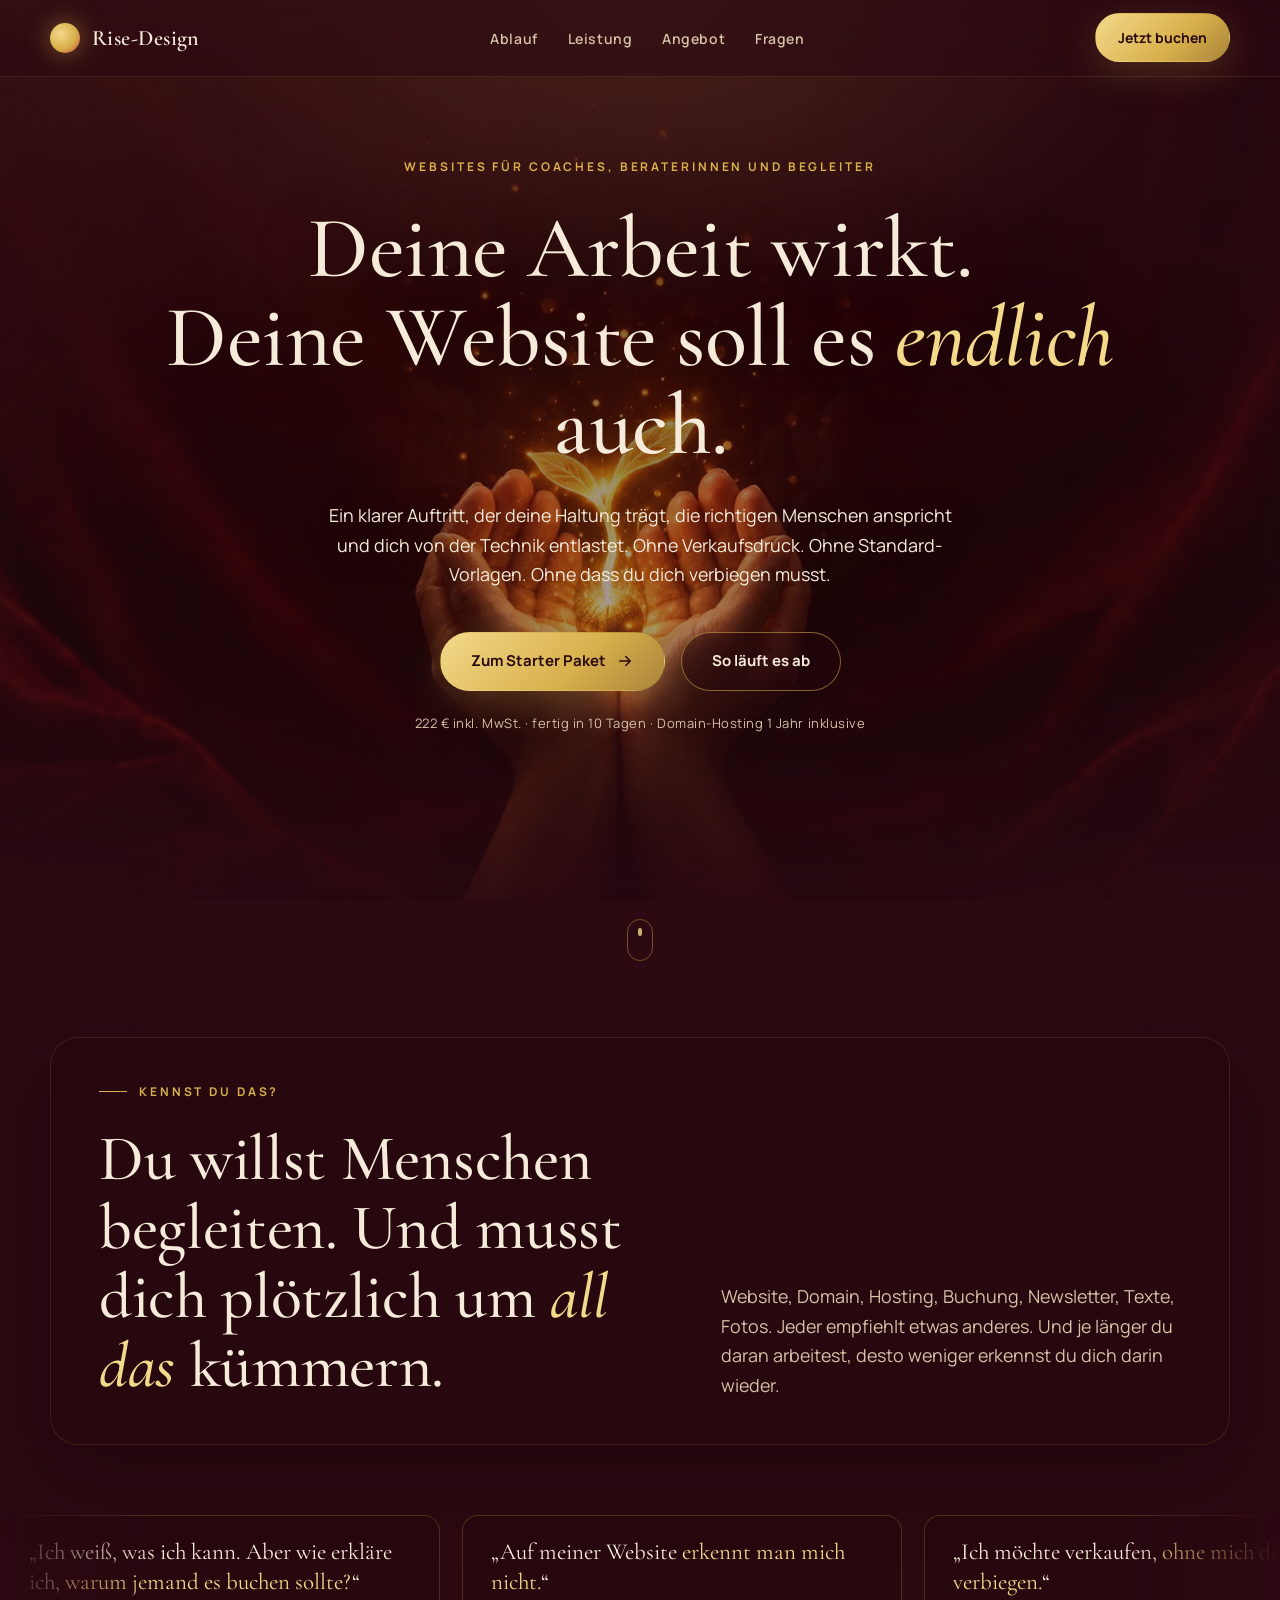
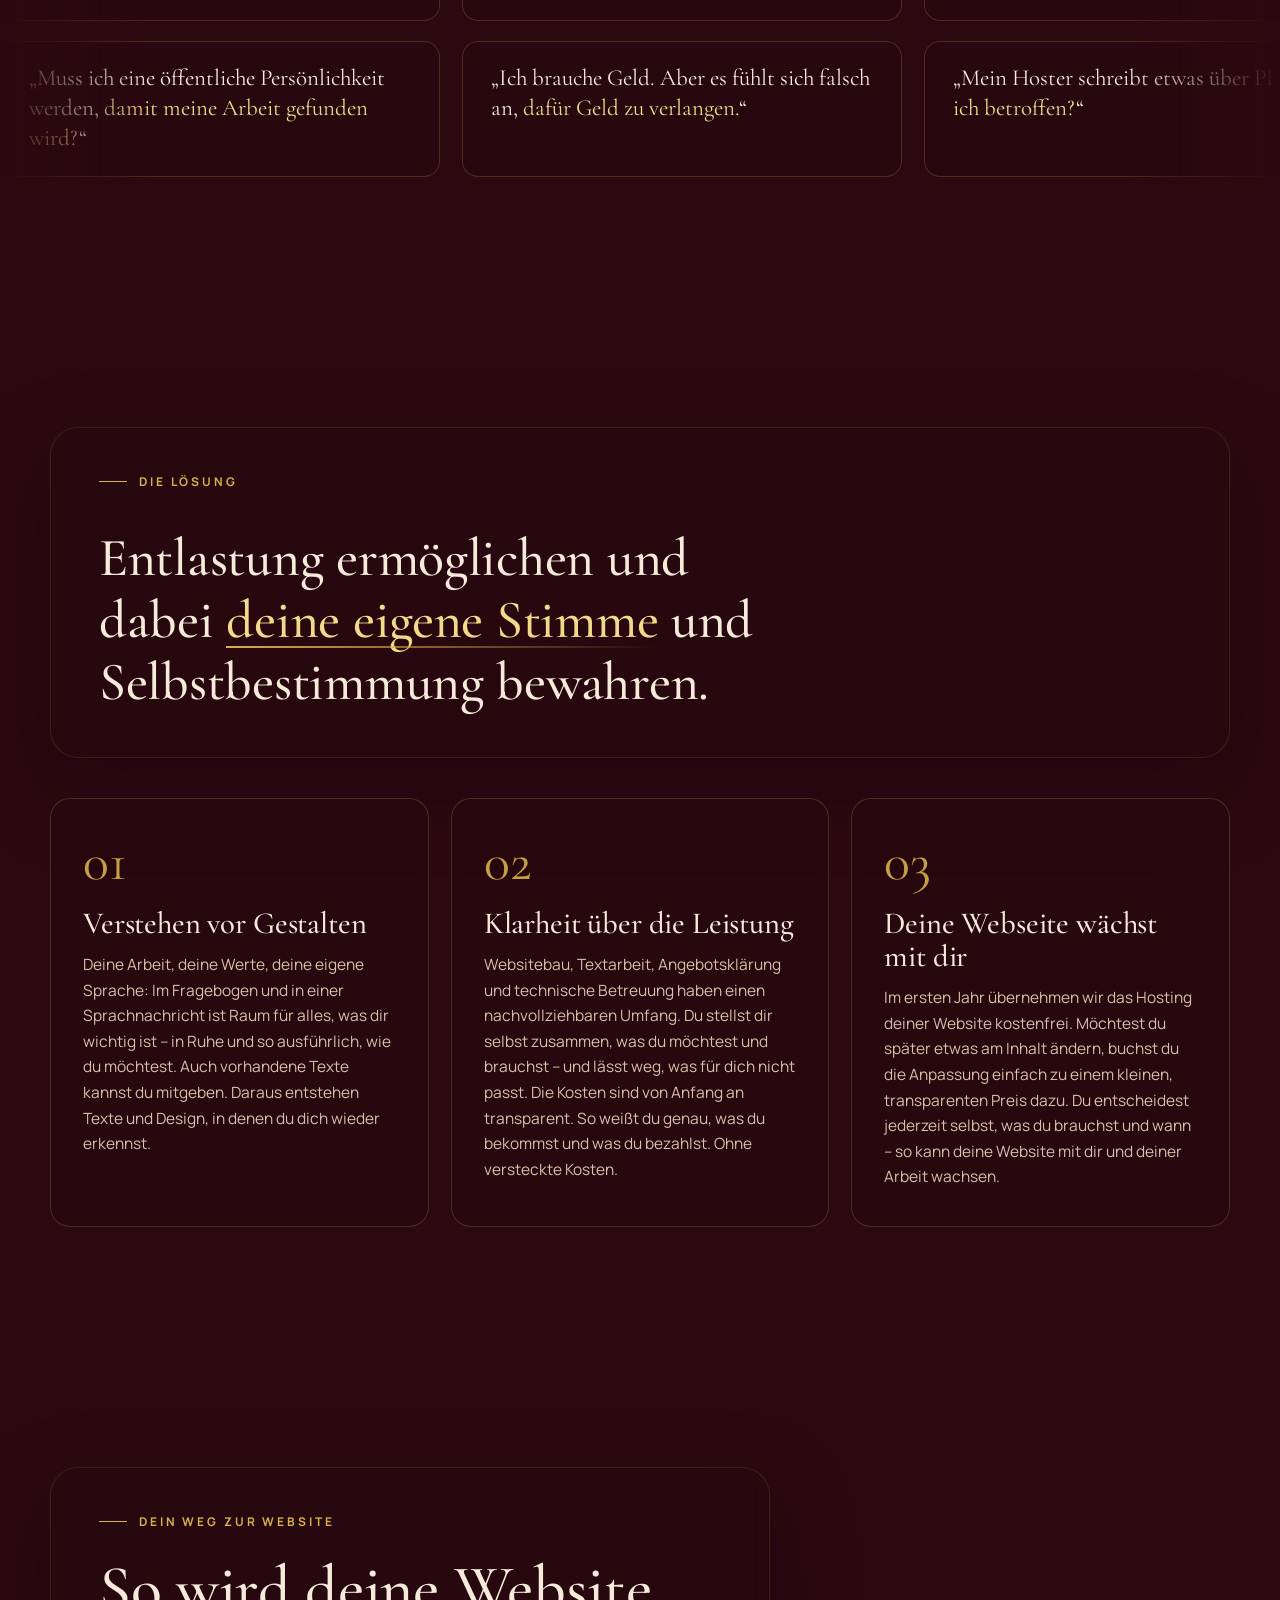
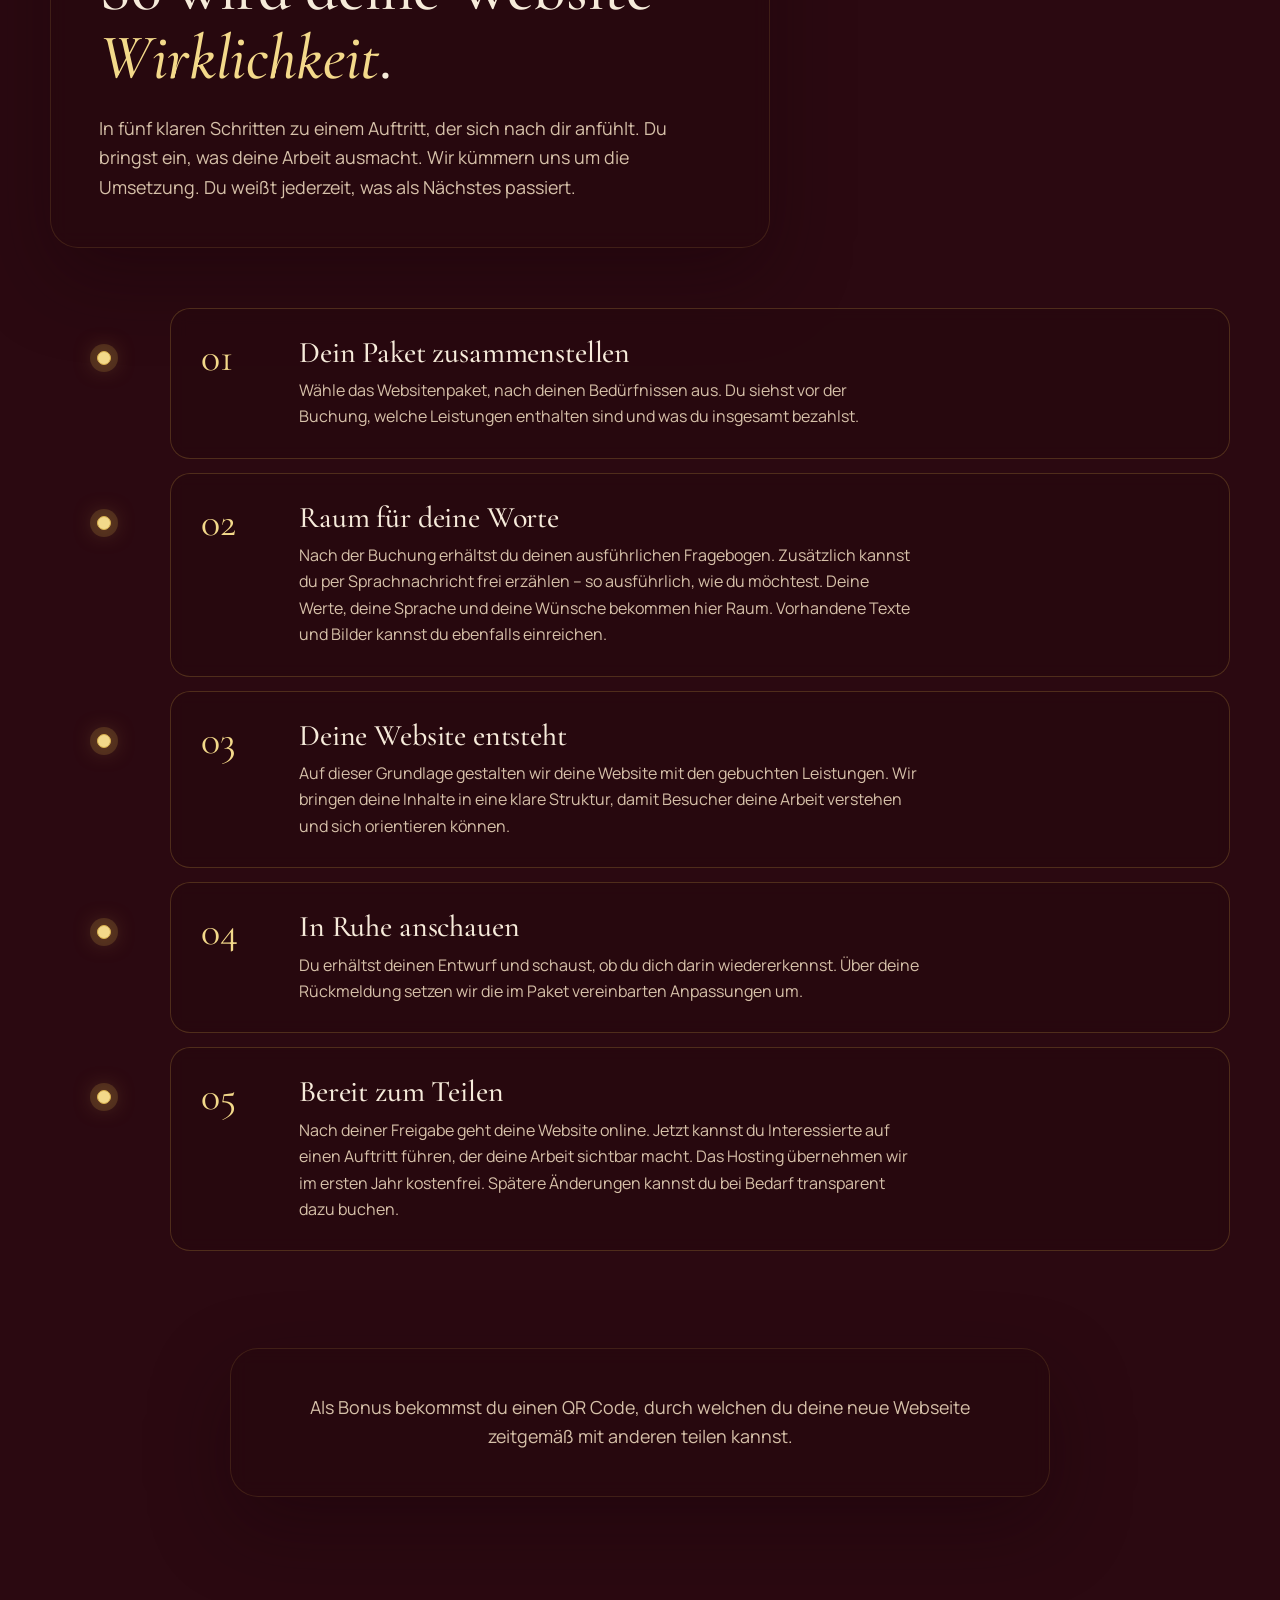
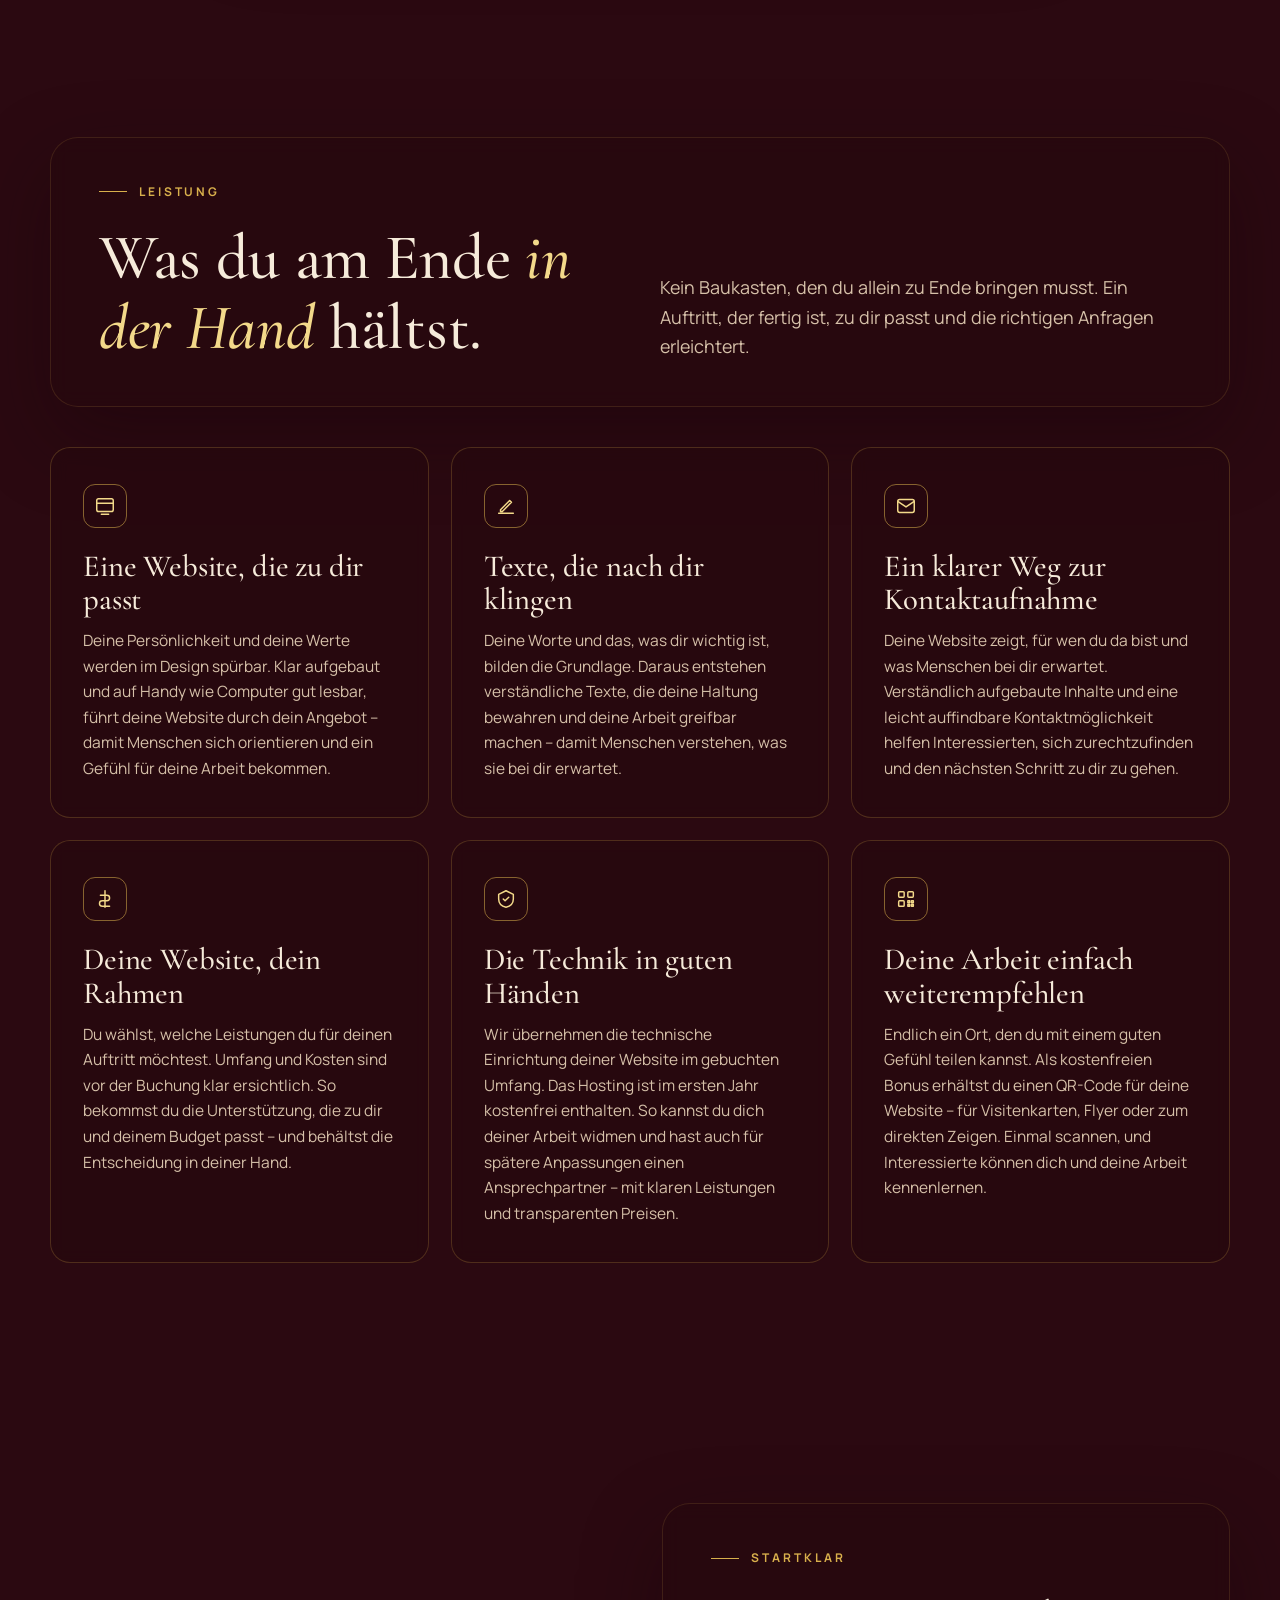
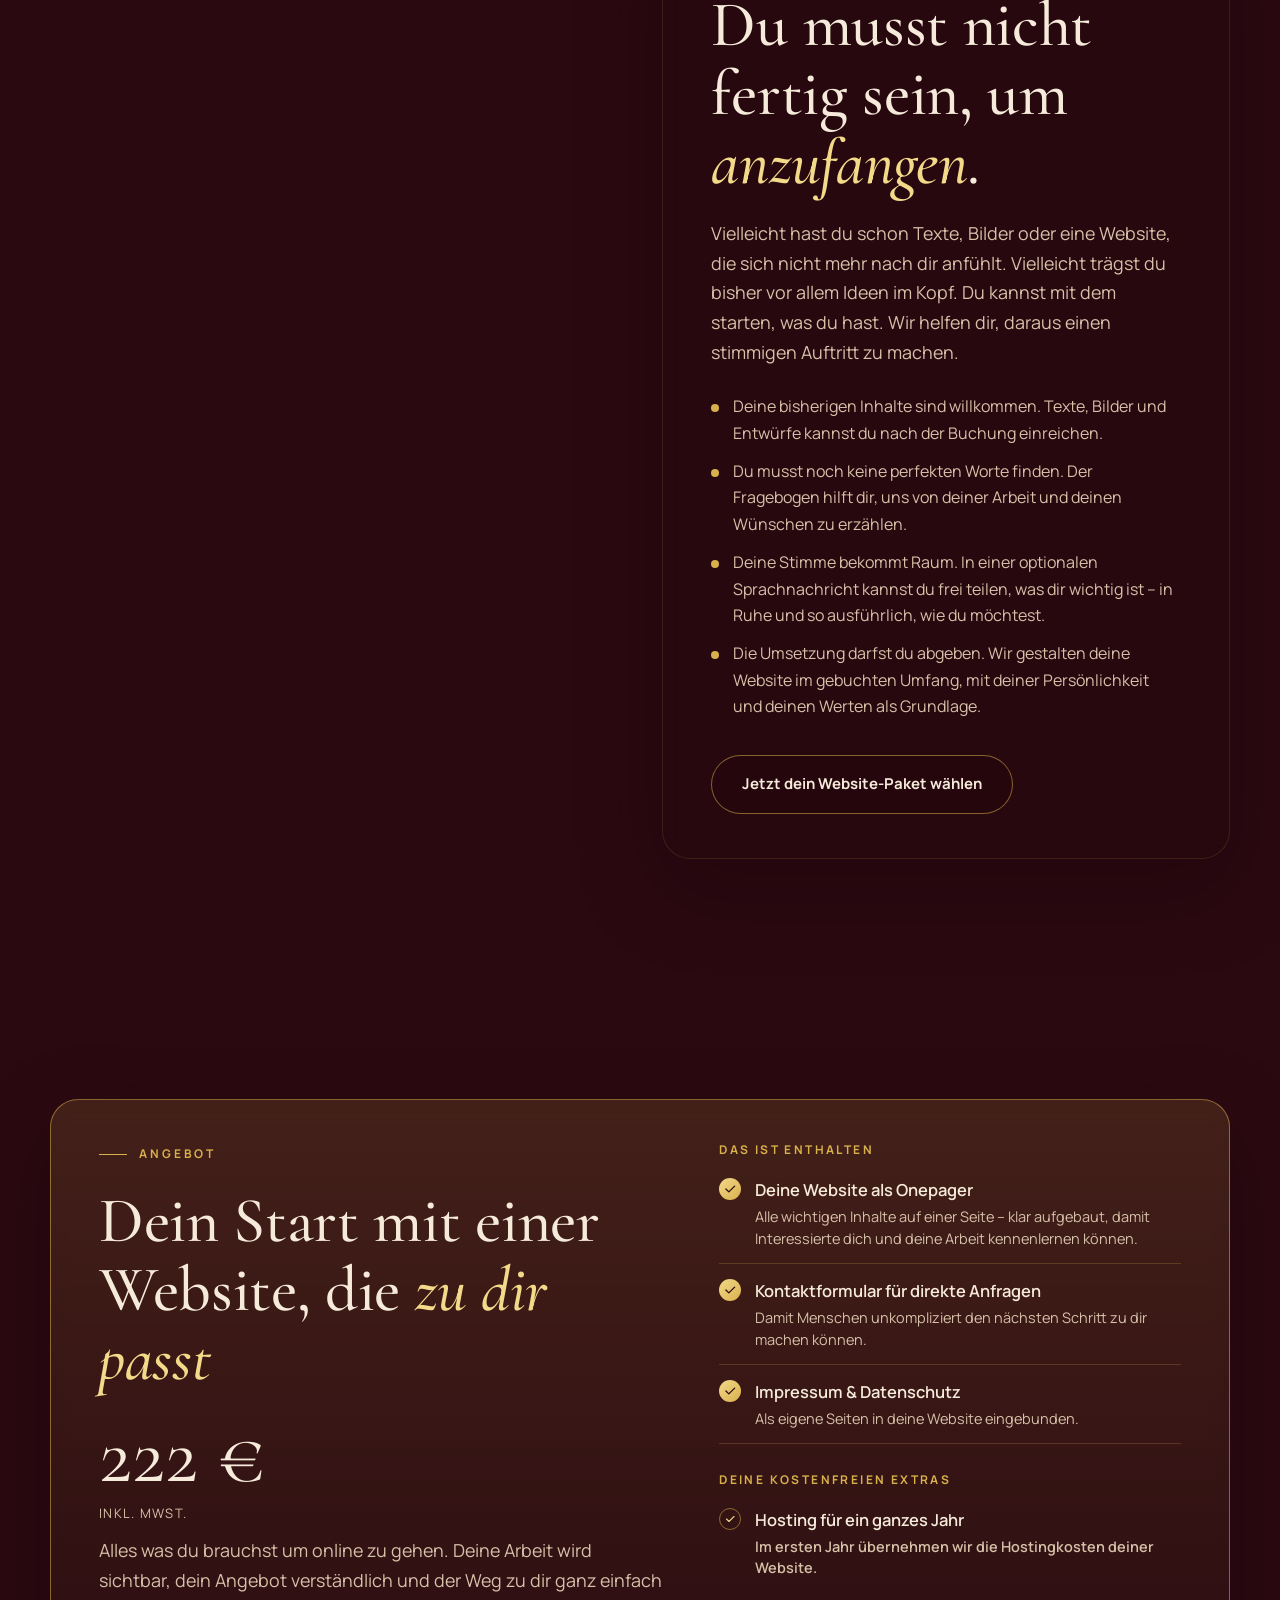
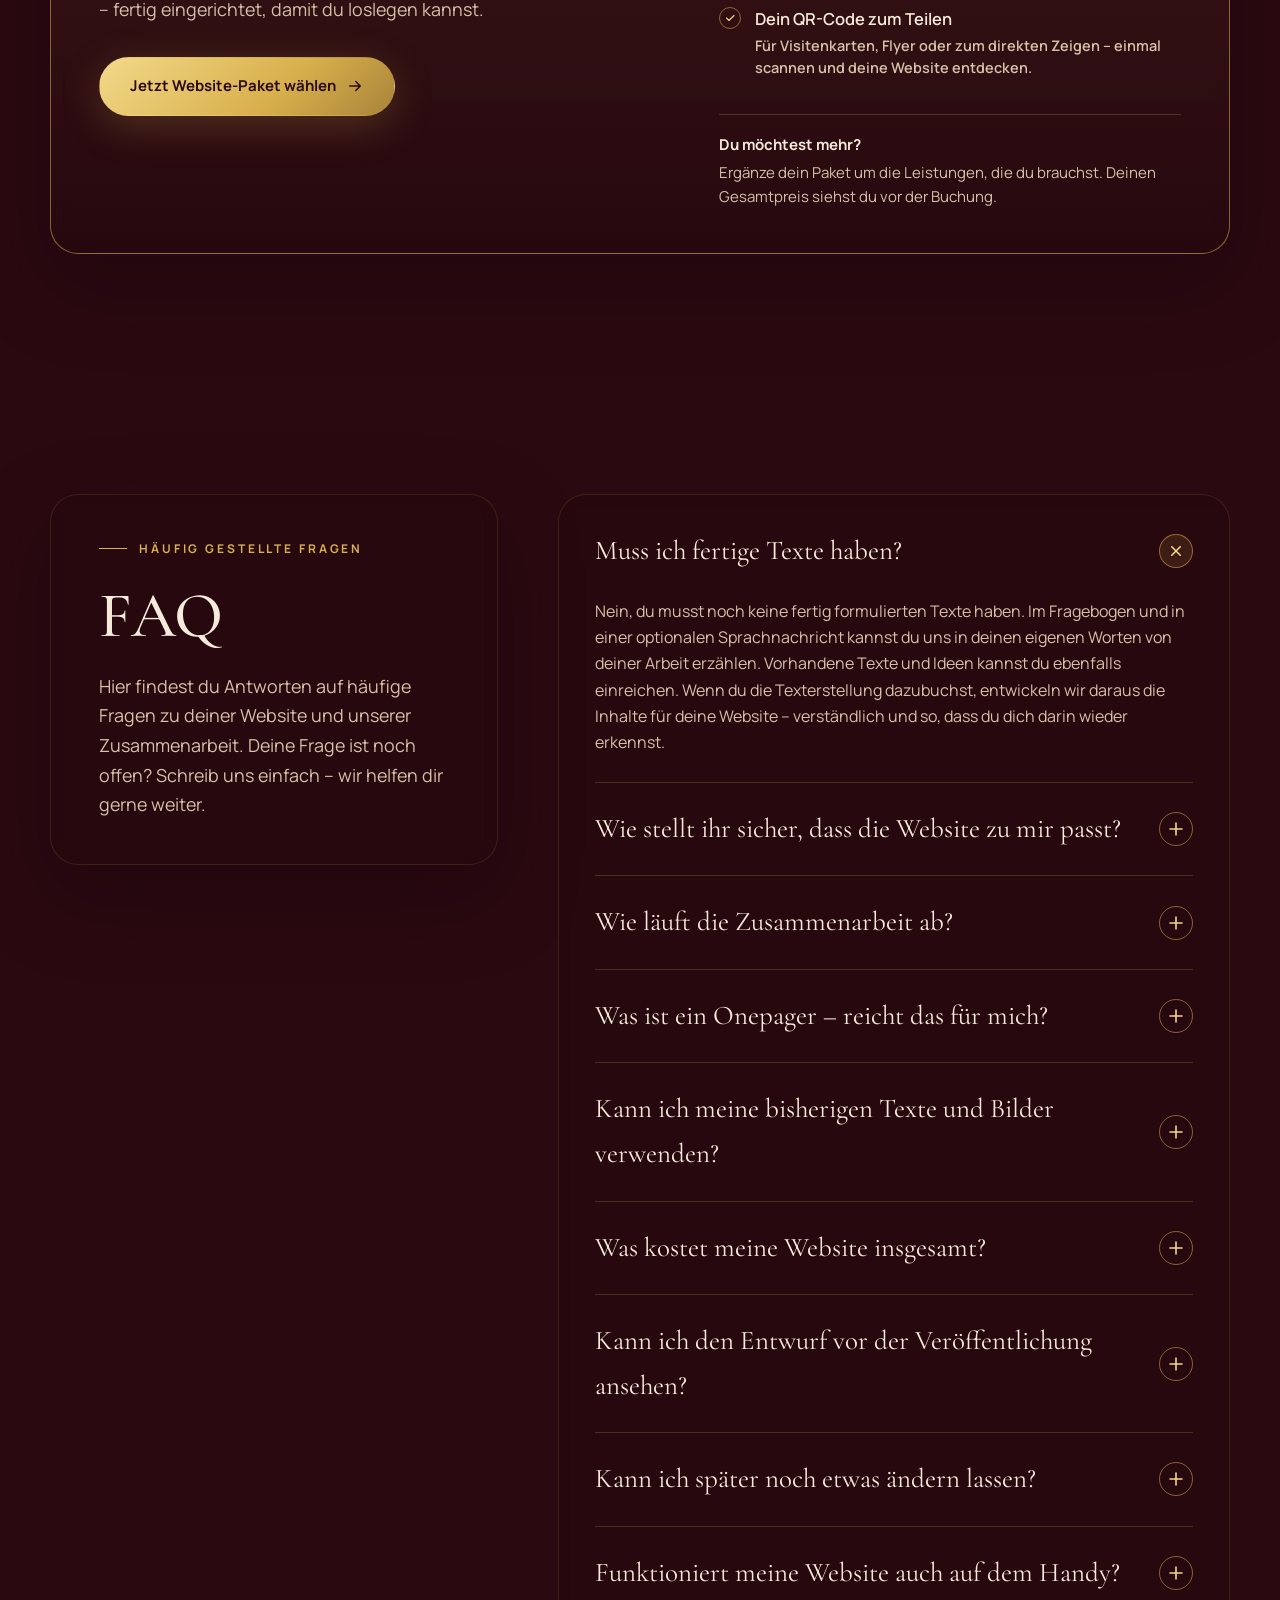
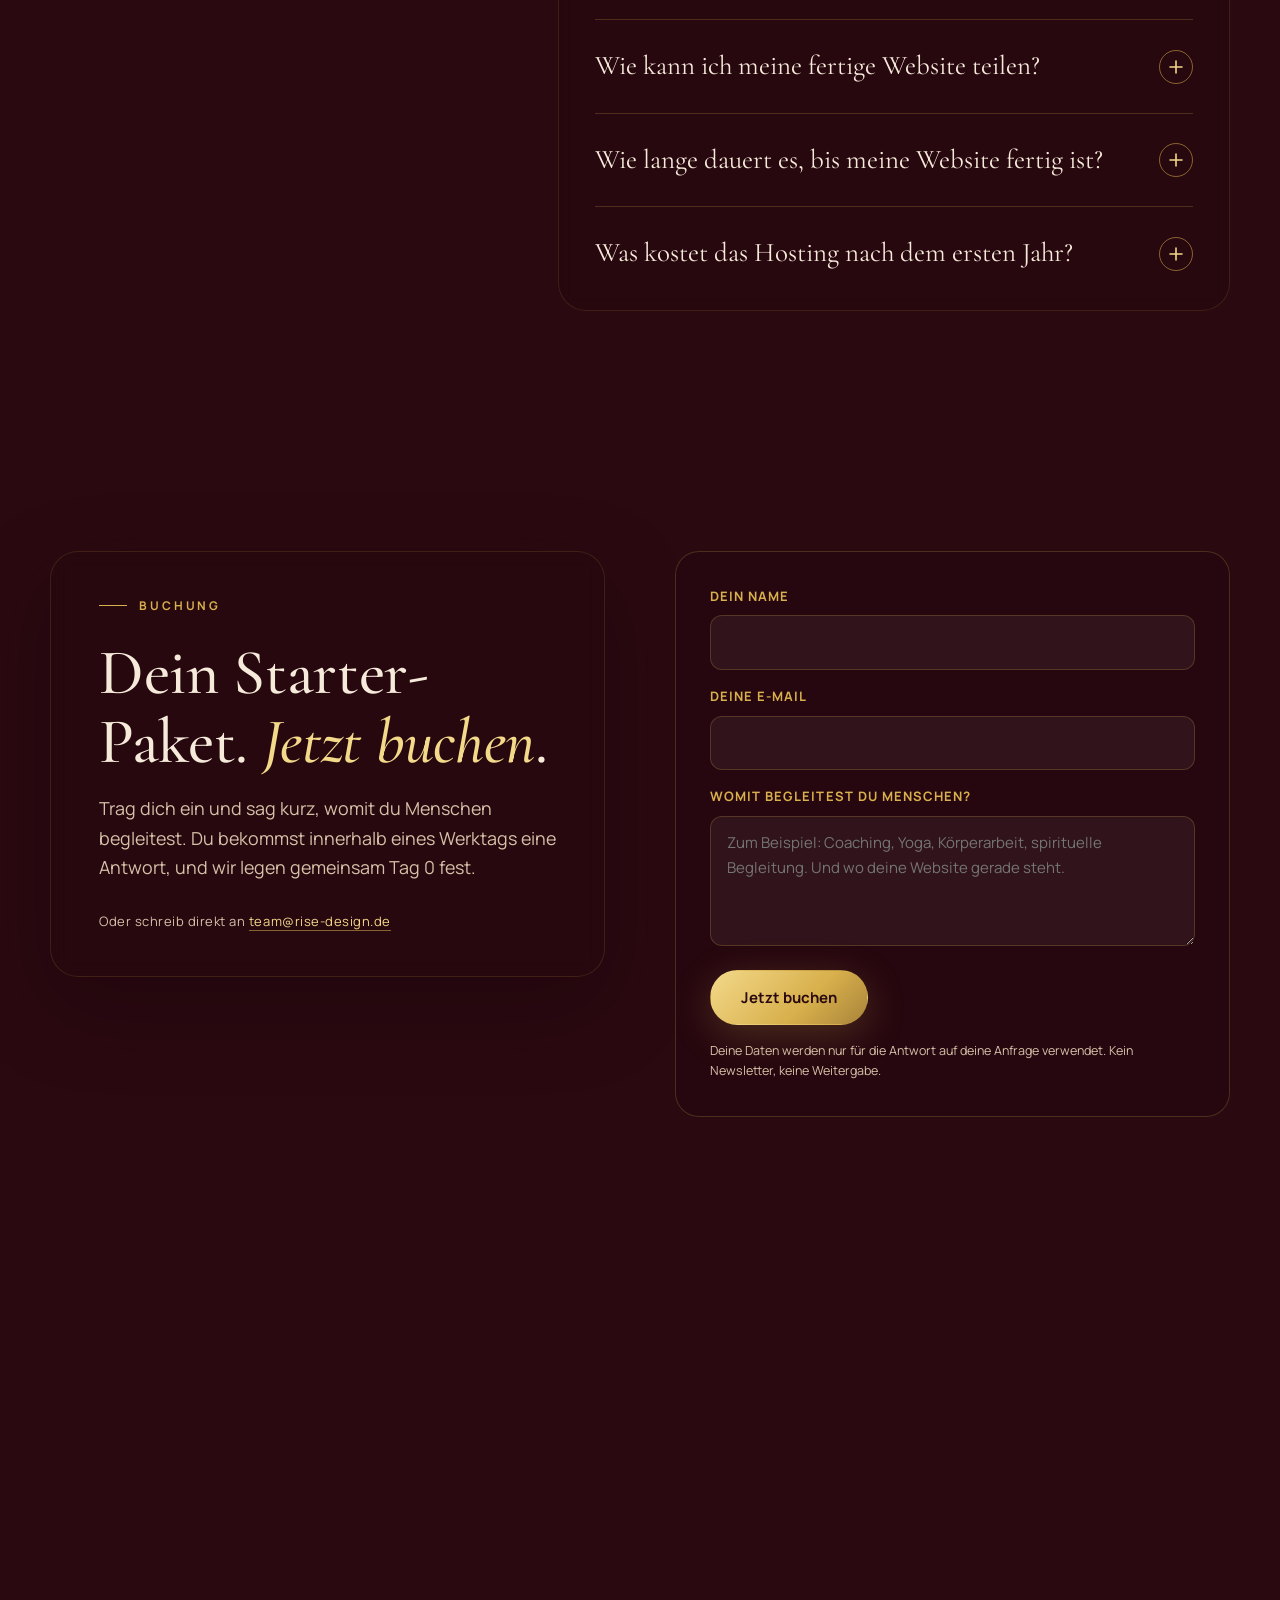
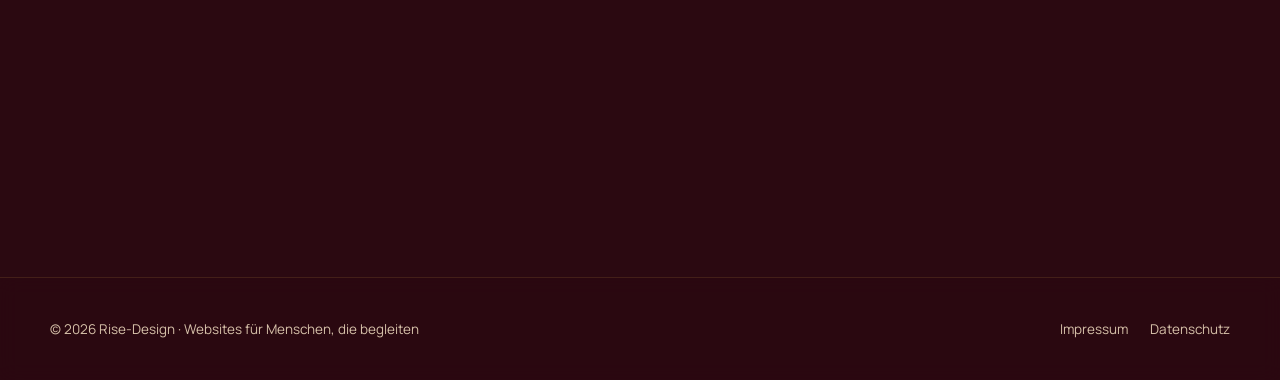
==== commit 8e9f04b3: "Wire the contact form to Web3Forms (access key placeholder pending) Form posts to Web3Forms via fetc" ====
--- a/landingpages/coaches-begleiter/index.html
+++ b/landingpages/coaches-begleiter/index.html
@@ -184,6 +184,10 @@
 .field input:focus,.field textarea:focus{outline:none;border-color:var(--gold);box-shadow:0 0 0 4px rgba(216,176,76,.15)}
 .form .btn{justify-self:start;margin-top:8px}
 .form small{color:var(--muted);font-size:12.5px}
+.form .hp{display:none}
+.form-status{display:none;margin:0;font-size:14.5px;line-height:1.55;padding:14px 16px;border-radius:12px;color:var(--cream)}
+.form-status.ok{display:block;background:rgba(216,176,76,.14);border:1px solid var(--line2)}
+.form-status.err{display:block;background:rgba(224,64,74,.14);border:1px solid rgba(224,64,74,.45)}
 
 /* outro: the hands present the finished website, nothing covers them */
 .outro{min-height:640px;padding:0}
@@ -548,13 +552,18 @@
       <p class="eyebrow">Buchung</p>
       <h2 class="h2" id="contact-title">Dein Starter-Paket. <span class="gold it">Jetzt buchen</span>.</h2>
       <p class="lead">Trag dich ein und sag kurz, womit du Menschen begleitest. Du bekommst innerhalb eines Werktags eine Antwort, und wir legen gemeinsam Tag 0 fest.</p>
-      <p style="margin-top:28px;font-size:13px;color:var(--muted);letter-spacing:.04em">Oder schreib direkt an [deine E-Mail-Adresse]</p>
-    </div>
-    <form class="form reveal" action="#" method="post" style="--delay:.15s">
+      <p style="margin-top:28px;font-size:13px;color:var(--muted);letter-spacing:.04em">Oder schreib direkt an <a href="mailto:team@rise-design.de" style="color:var(--gold2);text-decoration:none;border-bottom:1px solid var(--line2)">team@rise-design.de</a></p>
+    </div>
+    <form class="form reveal" action="https://api.web3forms.com/submit" method="POST" style="--delay:.15s">
+      <input type="hidden" name="access_key" value="WEB3FORMS_ACCESS_KEY">
+      <input type="hidden" name="subject" value="Neue Anfrage über rise-design.de">
+      <input type="hidden" name="from_name" value="Rise-Design Website">
+      <input type="checkbox" name="botcheck" class="hp" tabindex="-1" autocomplete="off" aria-hidden="true">
       <div class="field"><label for="f-name">Dein Name</label><input id="f-name" name="name" type="text" autocomplete="name" required></div>
       <div class="field"><label for="f-mail">Deine E-Mail</label><input id="f-mail" name="email" type="email" autocomplete="email" required></div>
       <div class="field"><label for="f-work">Womit begleitest du Menschen?</label><textarea id="f-work" name="message" placeholder="Zum Beispiel: Coaching, Yoga, Körperarbeit, spirituelle Begleitung. Und wo deine Website gerade steht."></textarea></div>
       <button class="btn btn-gold magnet" type="submit">Jetzt buchen</button>
+      <p class="form-status" role="status" aria-live="polite"></p>
       <small>Deine Daten werden nur für die Antwort auf deine Anfrage verwendet. Kein Newsletter, keine Weitergabe.</small>
     </form>
   </div>
@@ -607,6 +616,23 @@
     if(!raf)raf=w.requestAnimationFrame(scrub);
   }
   w.addEventListener('scroll',onScroll,{passive:true});w.addEventListener('resize',onScroll);onScroll();
+  var form=d.querySelector('.form');
+  if(form&&w.fetch&&w.FormData){
+    var status=form.querySelector('.form-status'),sbtn=form.querySelector('button[type=submit]');
+    form.addEventListener('submit',function(e){
+      e.preventDefault();
+      if(!form.checkValidity()){form.reportValidity();return;}
+      var label=sbtn.textContent;sbtn.disabled=true;sbtn.textContent='Wird gesendet …';status.className='form-status';status.textContent='';
+      fetch(form.action,{method:'POST',body:new FormData(form),headers:{'Accept':'application/json'}})
+        .then(function(r){return r.json().then(function(j){return r.ok&&j&&j.success;});})
+        .then(function(ok){
+          if(!ok)throw new Error('send failed');
+          form.reset();status.classList.add('ok');status.textContent='Danke! Deine Anfrage ist angekommen. Du bekommst innerhalb eines Werktags eine Antwort von uns.';
+        })
+        .catch(function(){status.classList.add('err');status.textContent='Das hat leider nicht geklappt. Bitte versuch es noch einmal oder schreib direkt an team@rise-design.de.';})
+        .then(function(){sbtn.disabled=false;sbtn.textContent=label;});
+    });
+  }
   if(!reduce){d.querySelectorAll('.magnet').forEach(function(b){b.addEventListener('mousemove',function(e){var r=b.getBoundingClientRect();b.style.transform='translate('+((e.clientX-r.left-r.width/2)*.22)+'px,'+((e.clientY-r.top-r.height/2)*.28)+'px)';});b.addEventListener('mouseleave',function(){b.style.transform='';});});
     d.querySelectorAll('.card').forEach(function(c){c.addEventListener('mousemove',function(e){var r=c.getBoundingClientRect();c.style.setProperty('--cx',((e.clientX-r.left)/r.width*100)+'%');c.style.setProperty('--cy',((e.clientY-r.top)/r.height*100)+'%');});});}
 })();
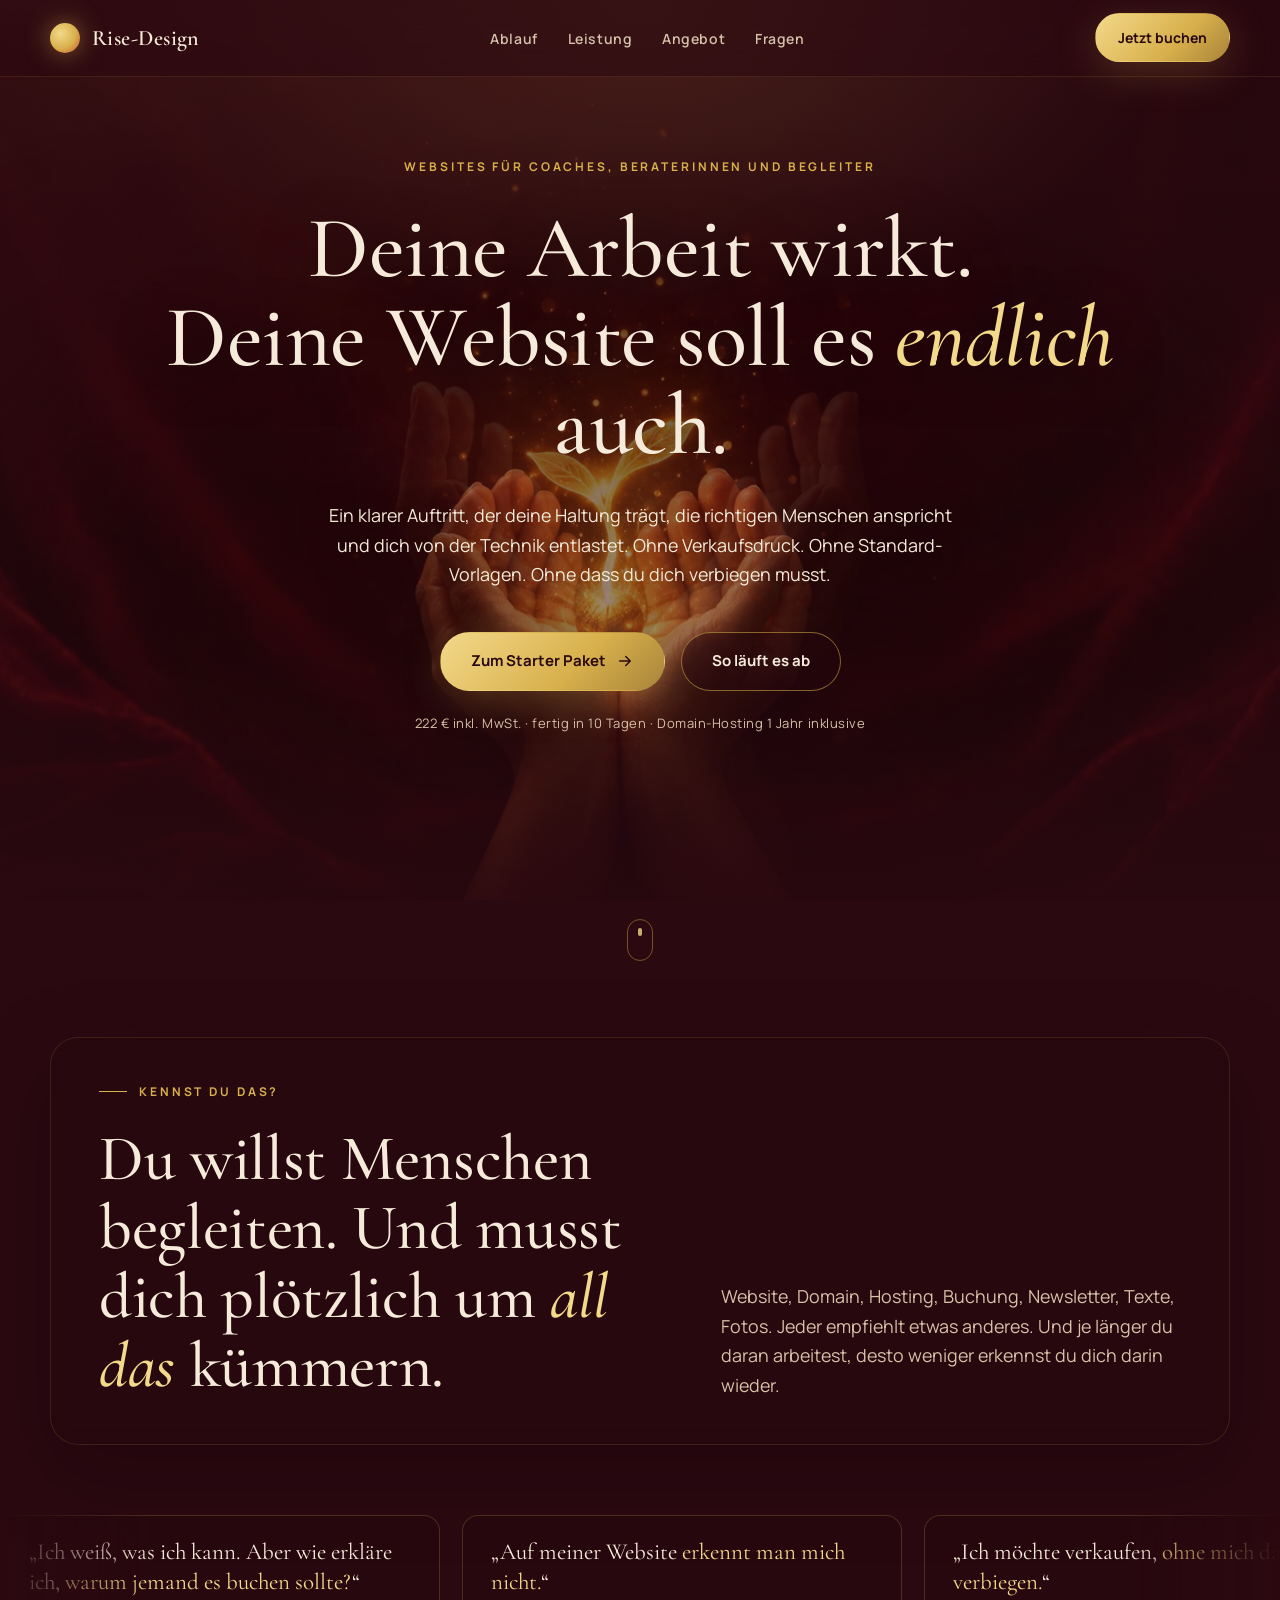
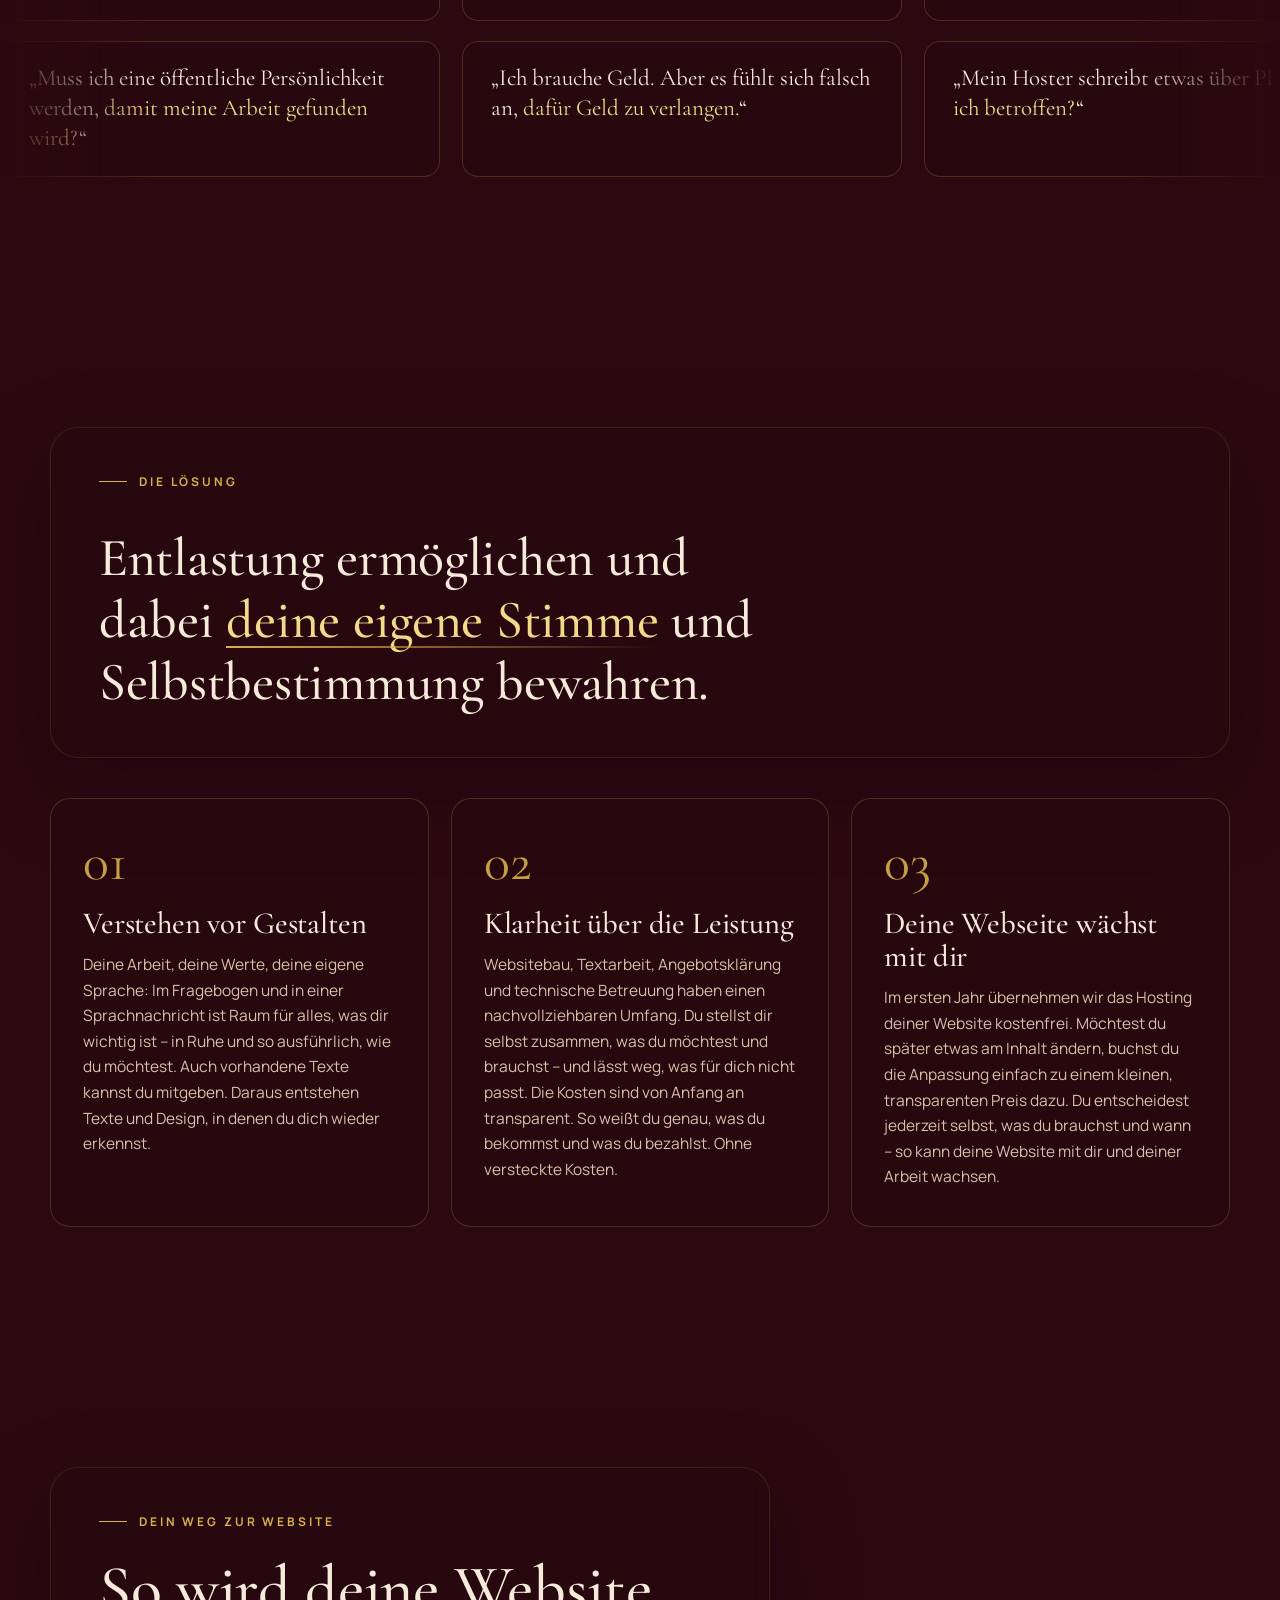
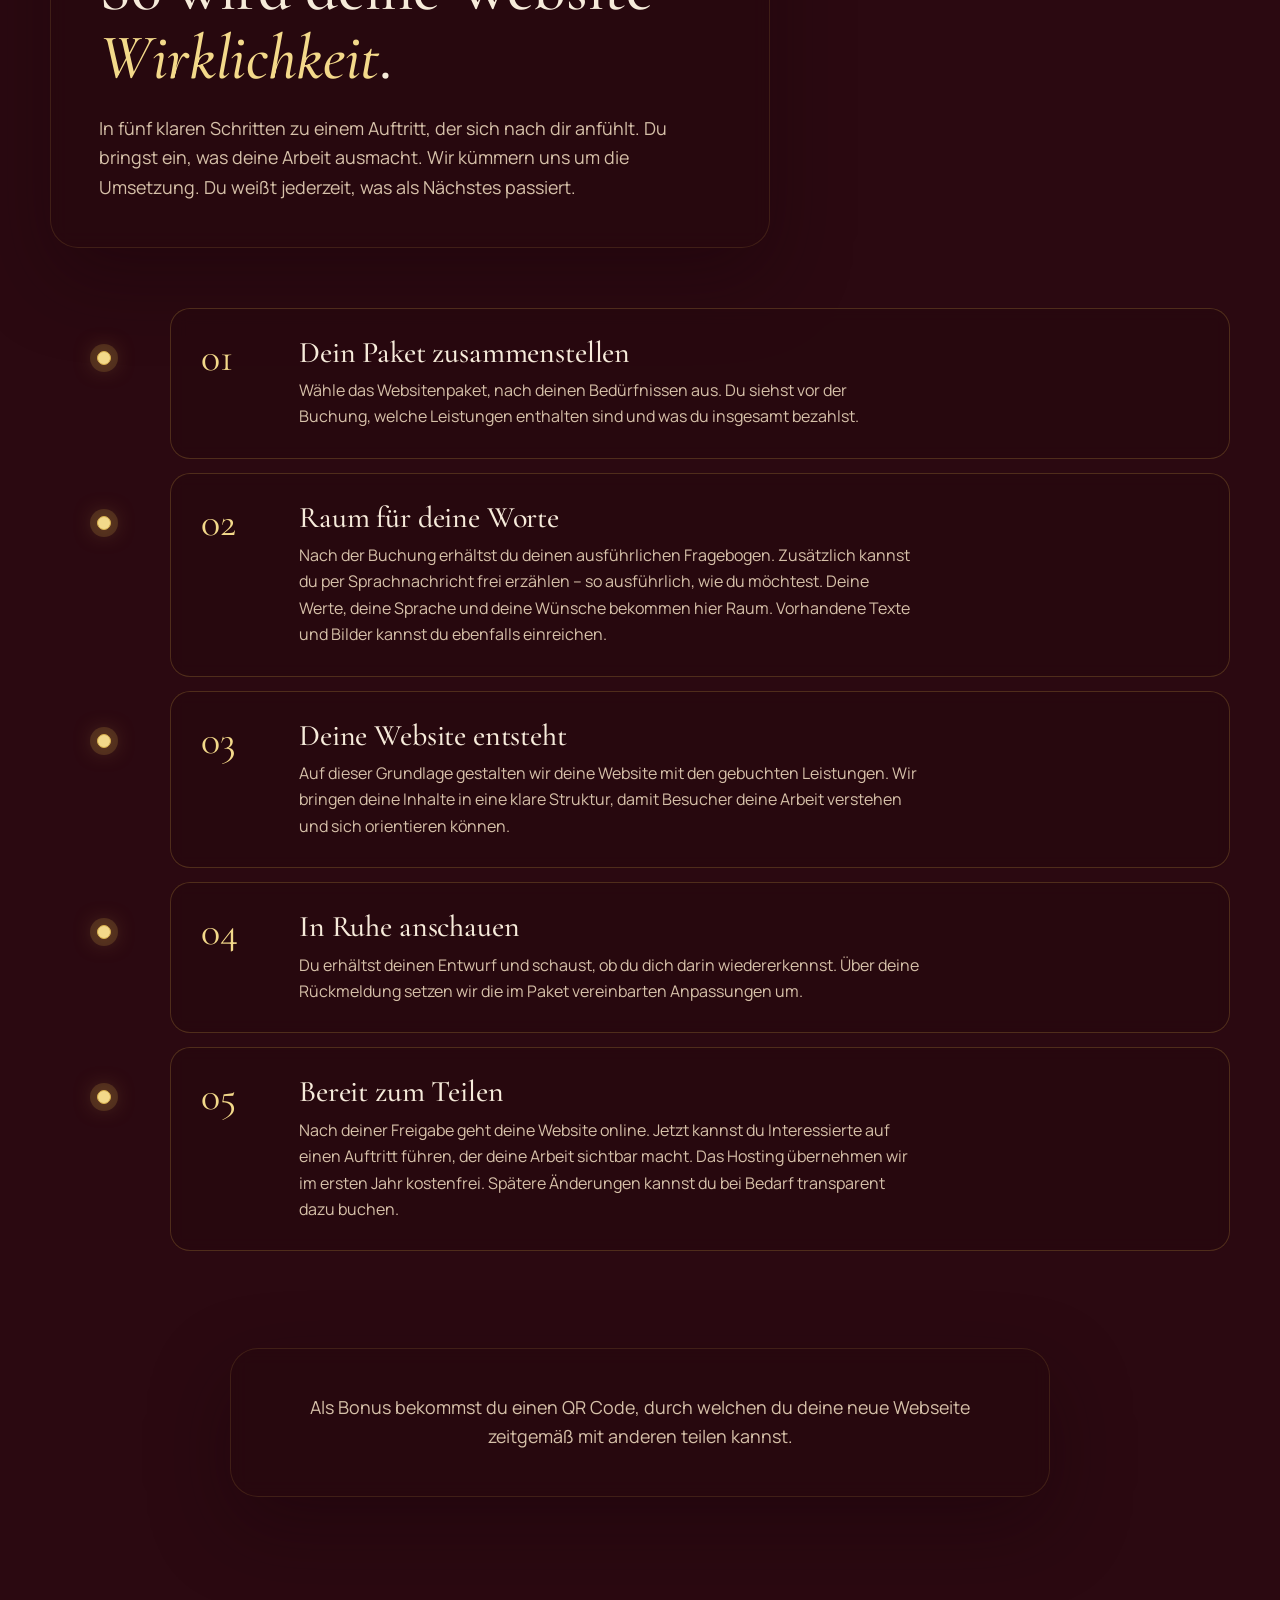
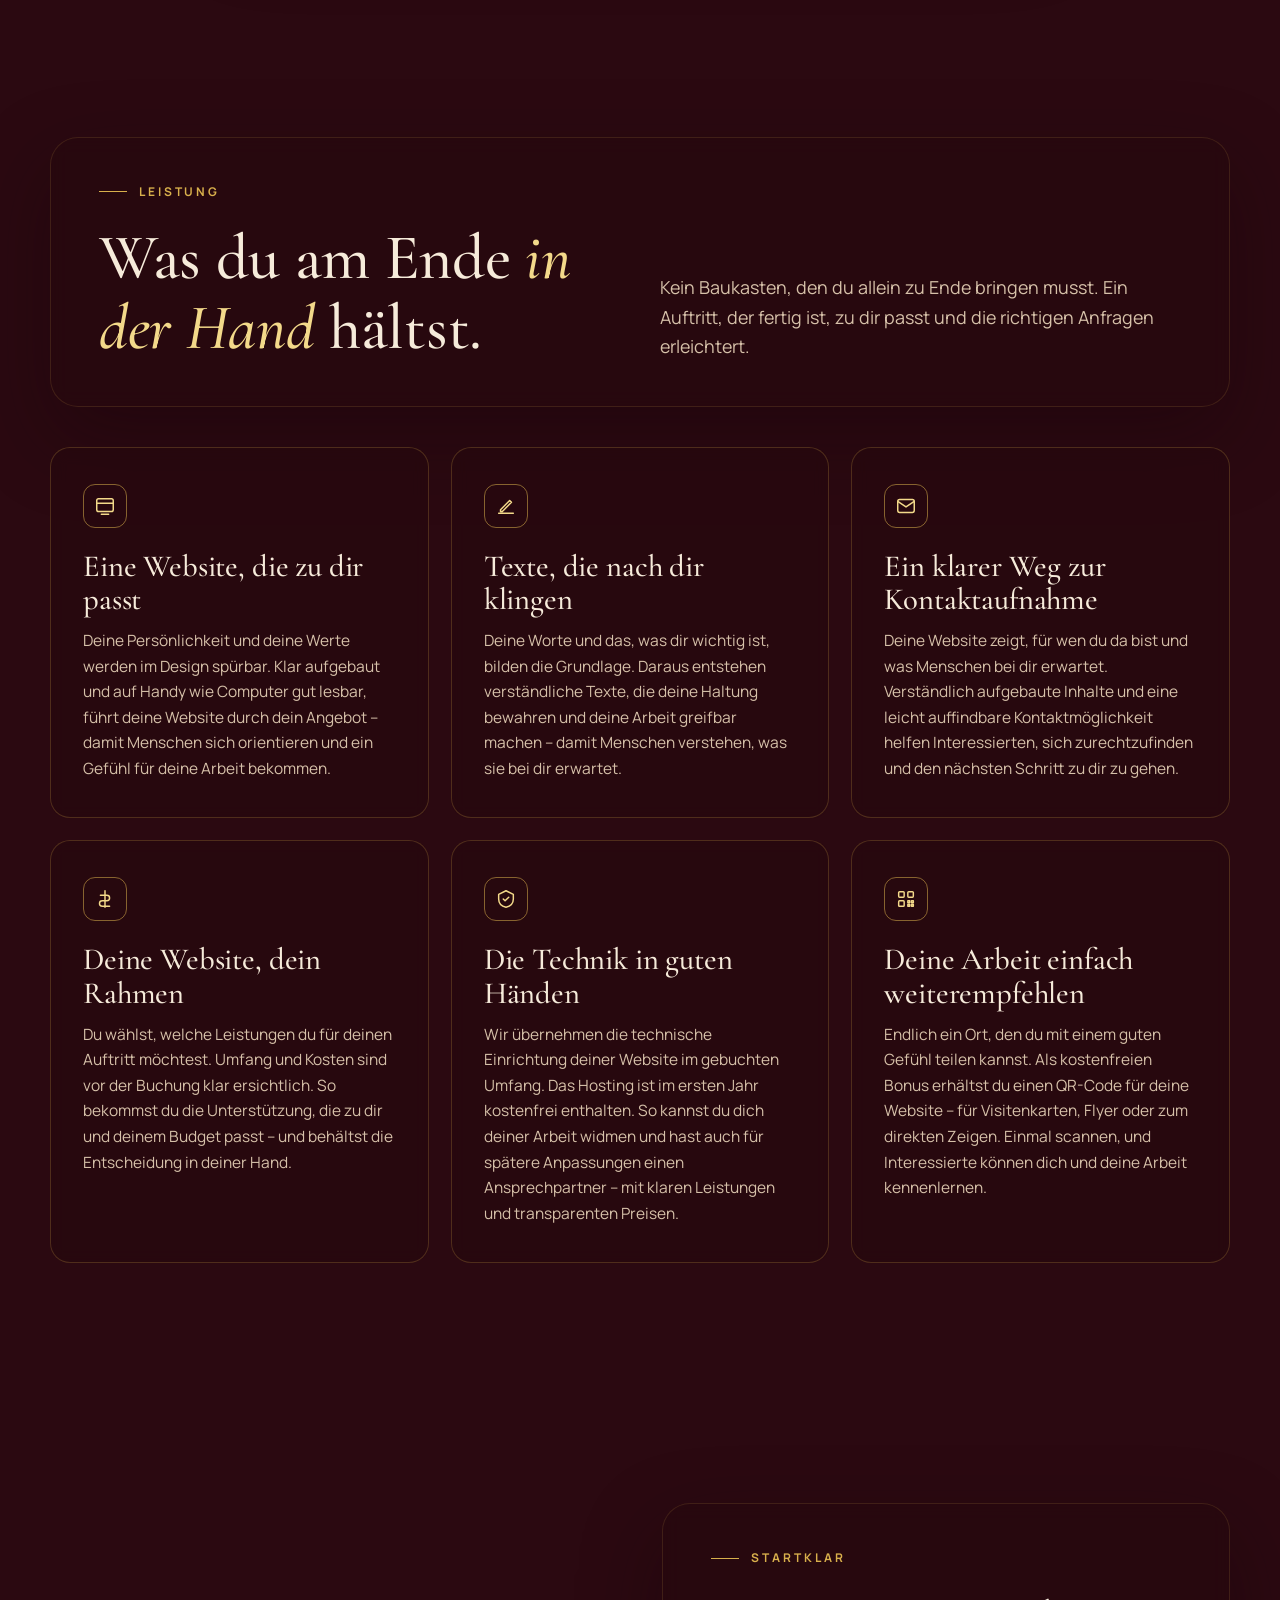
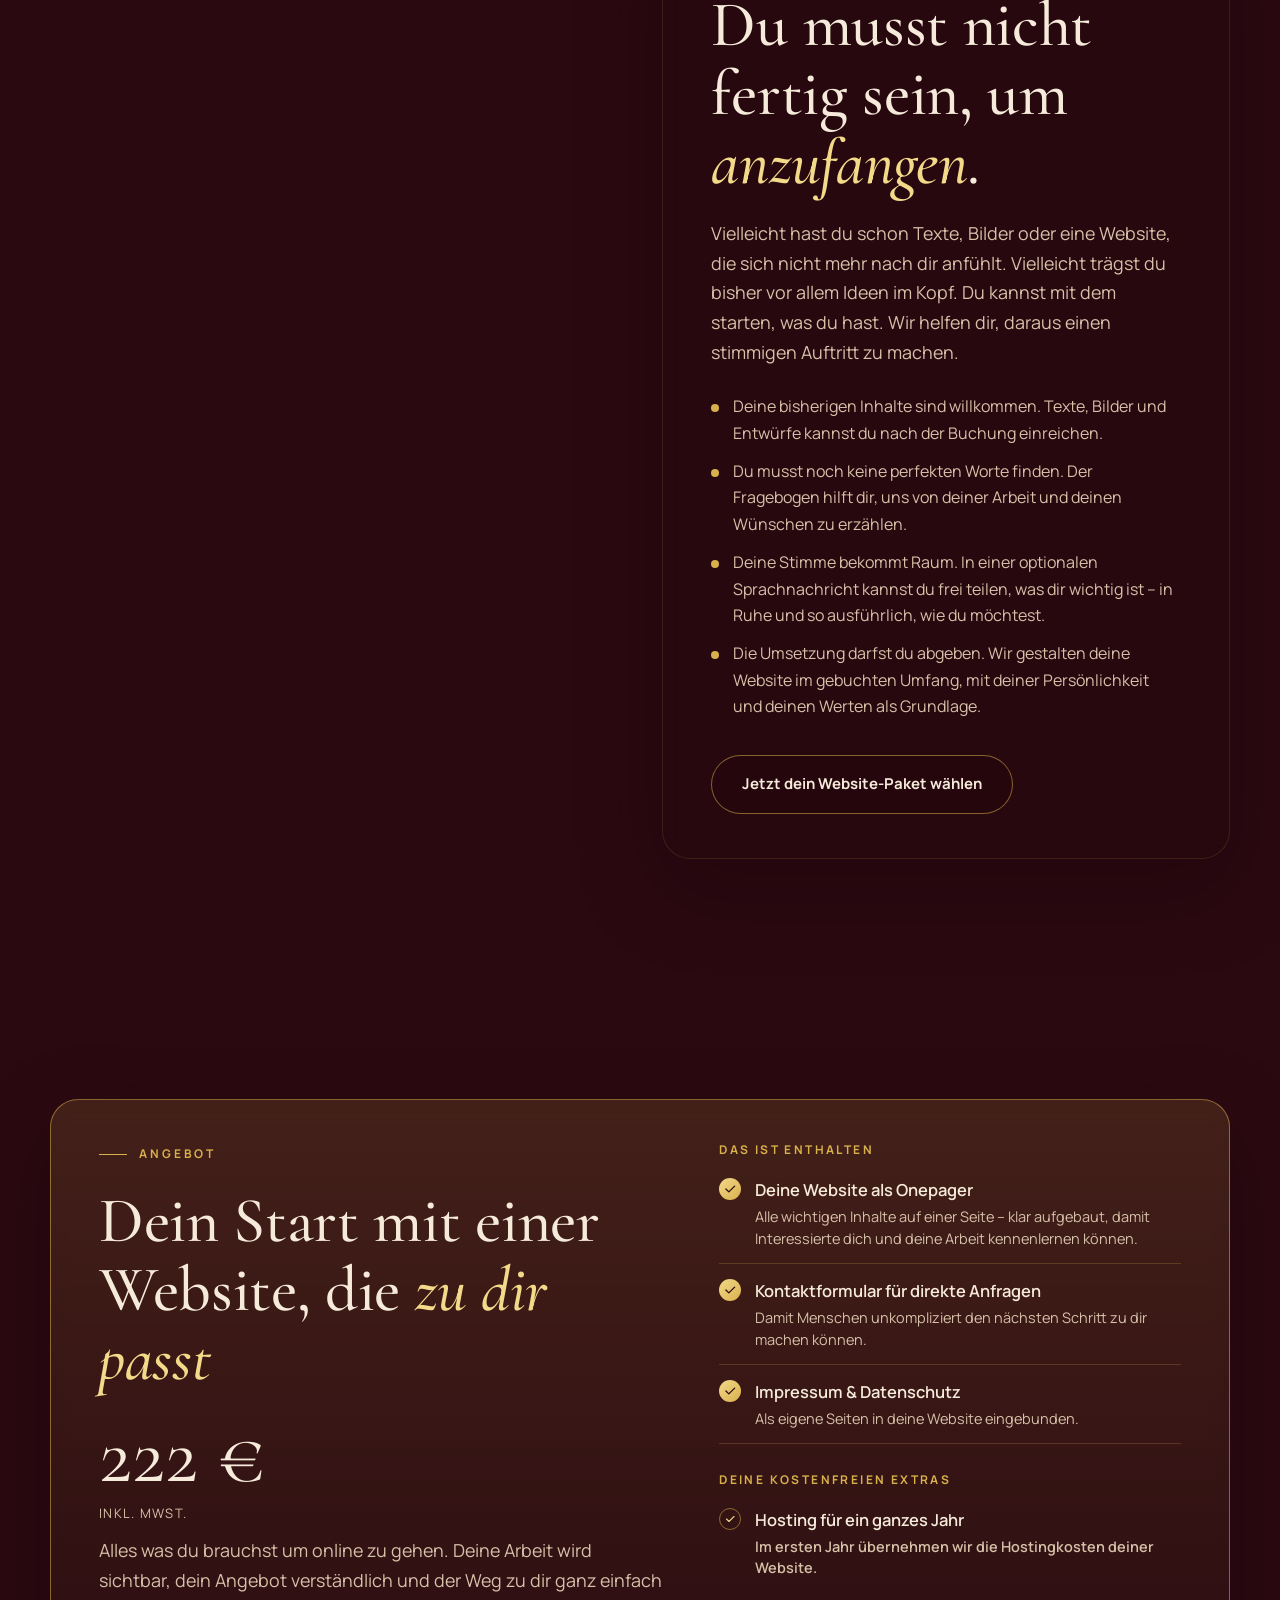
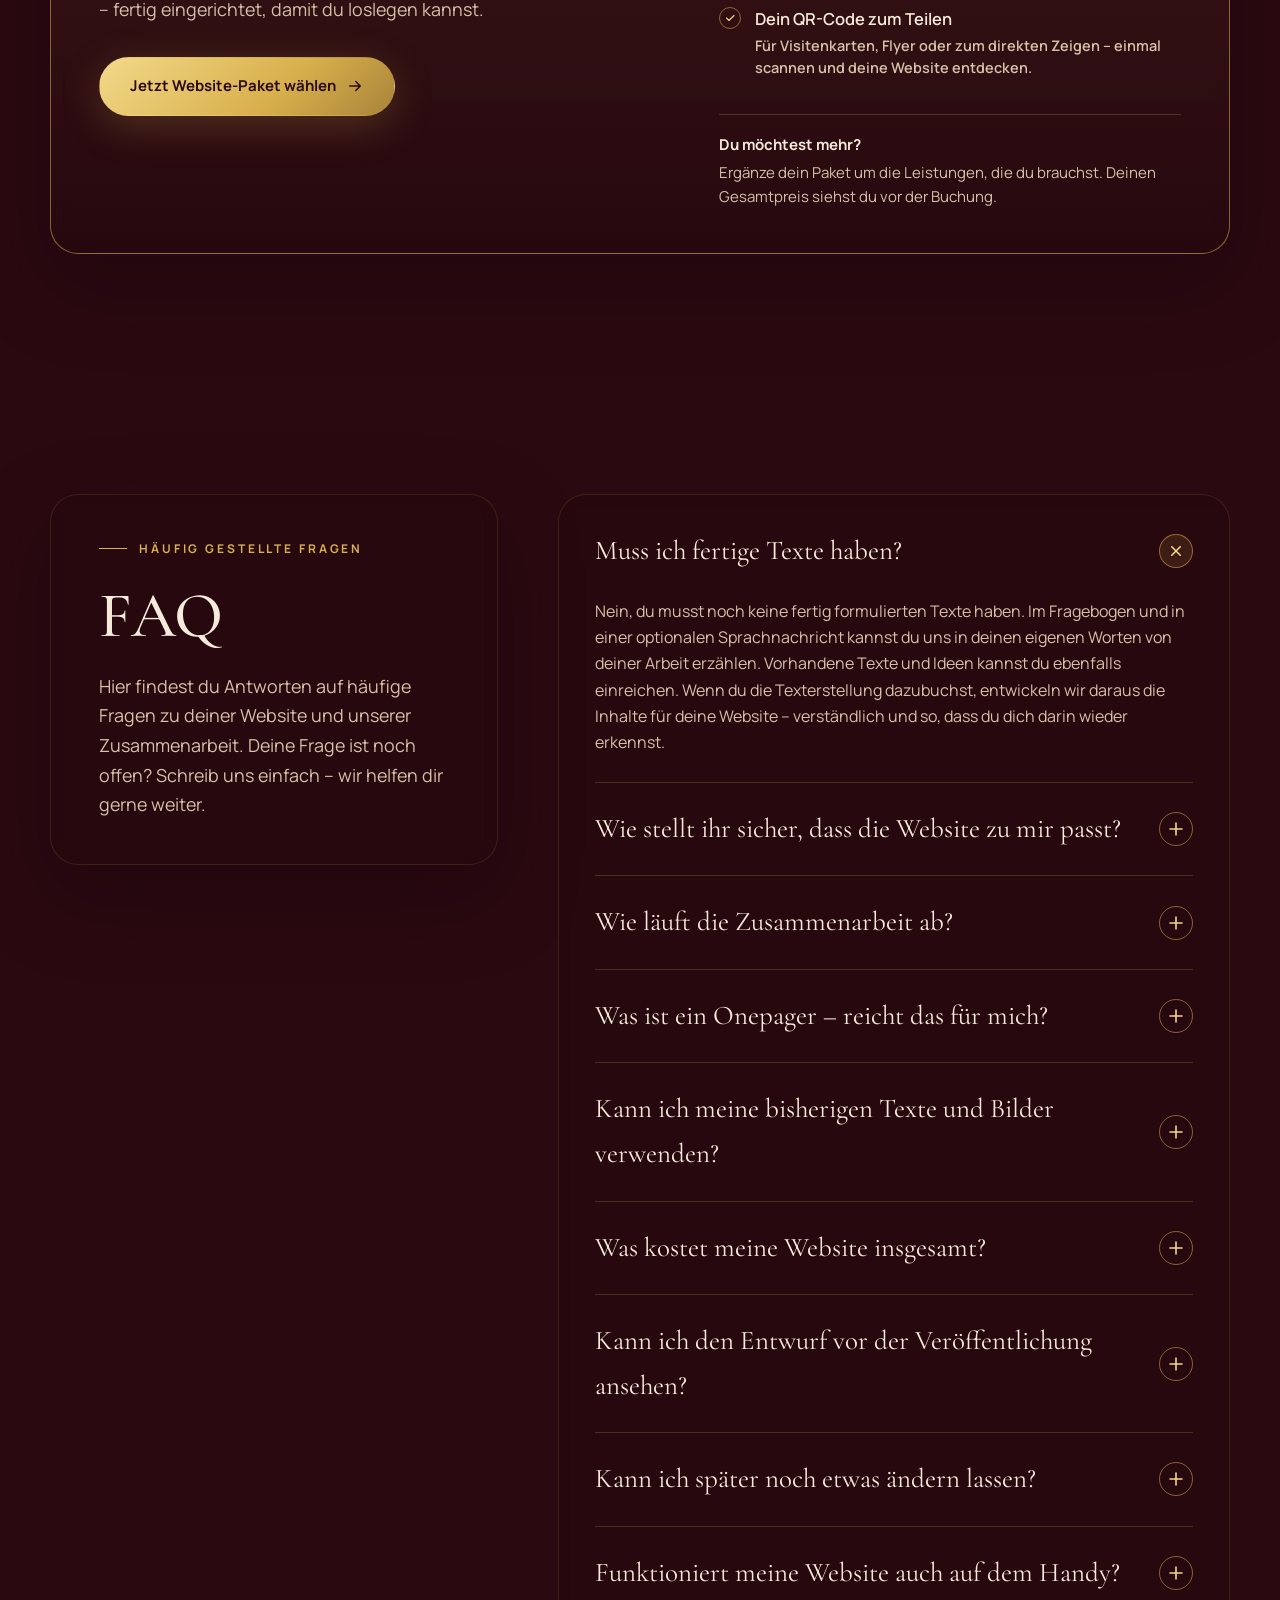
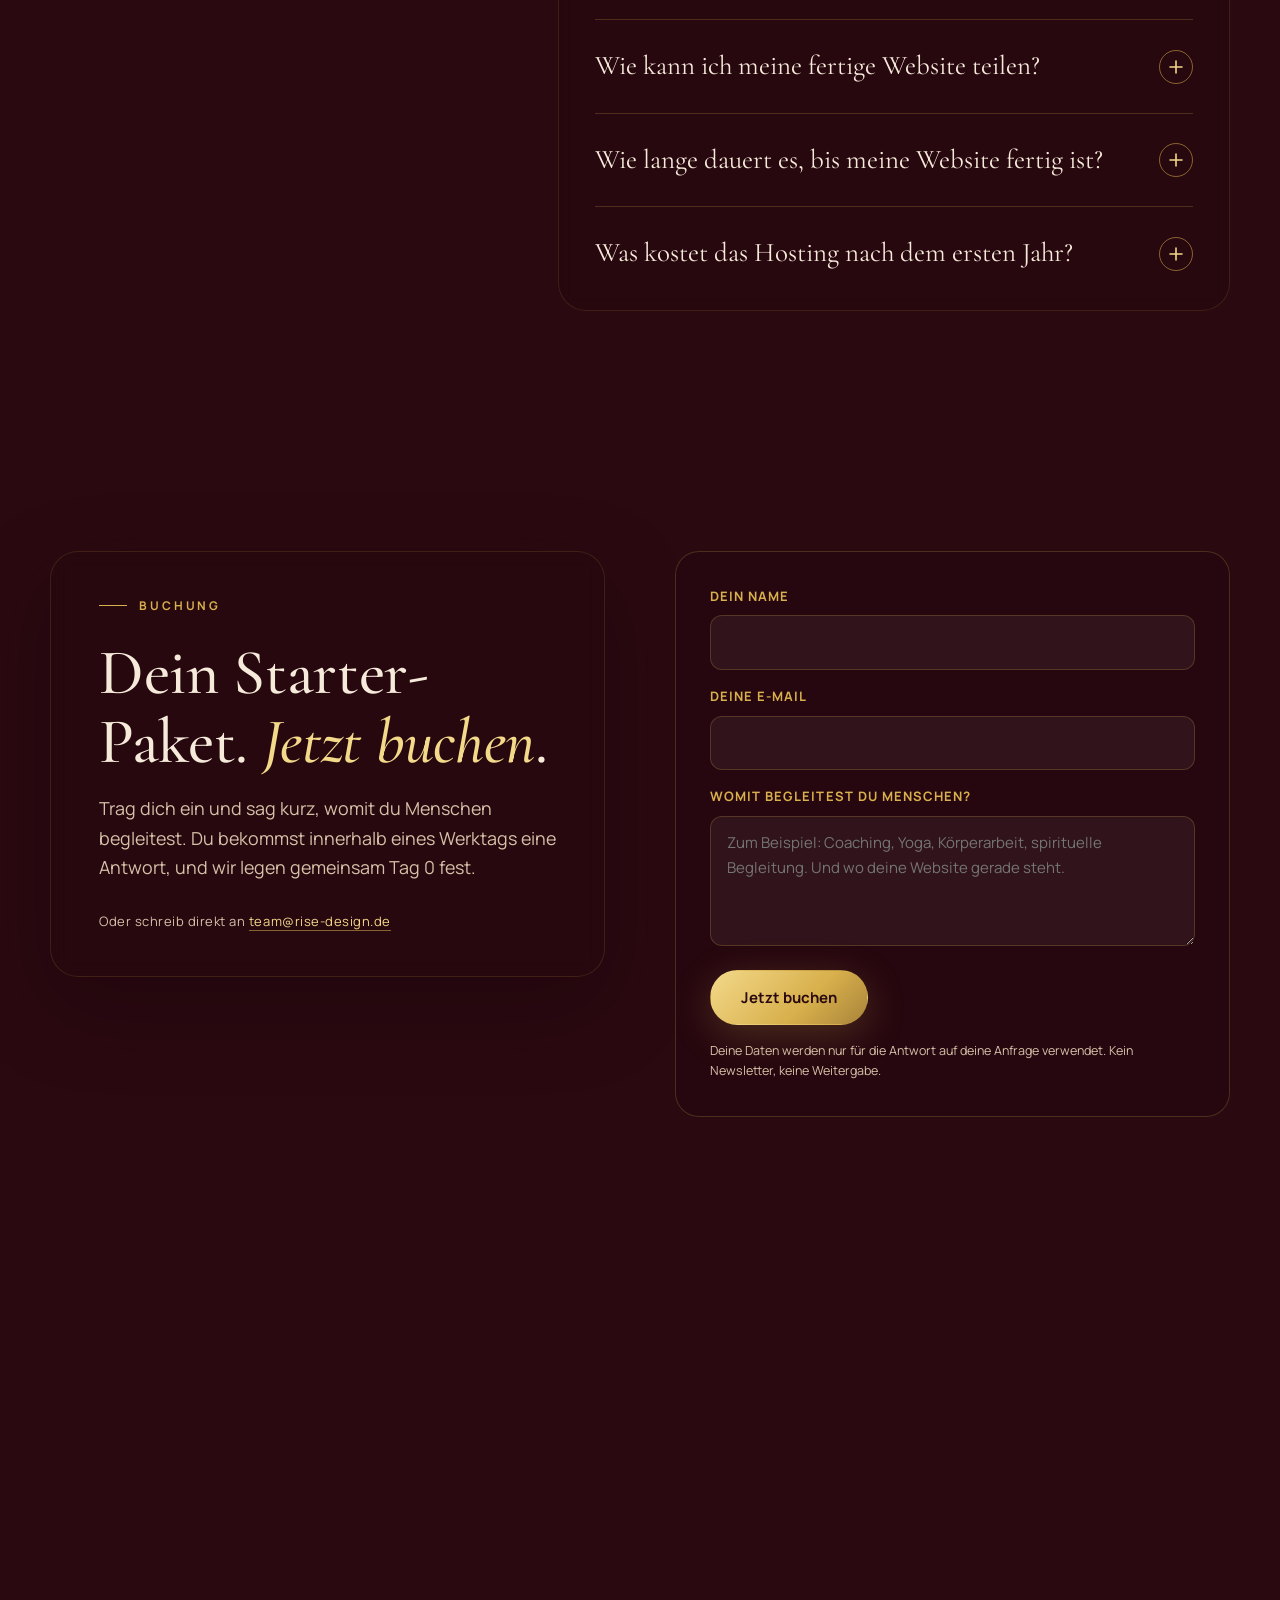
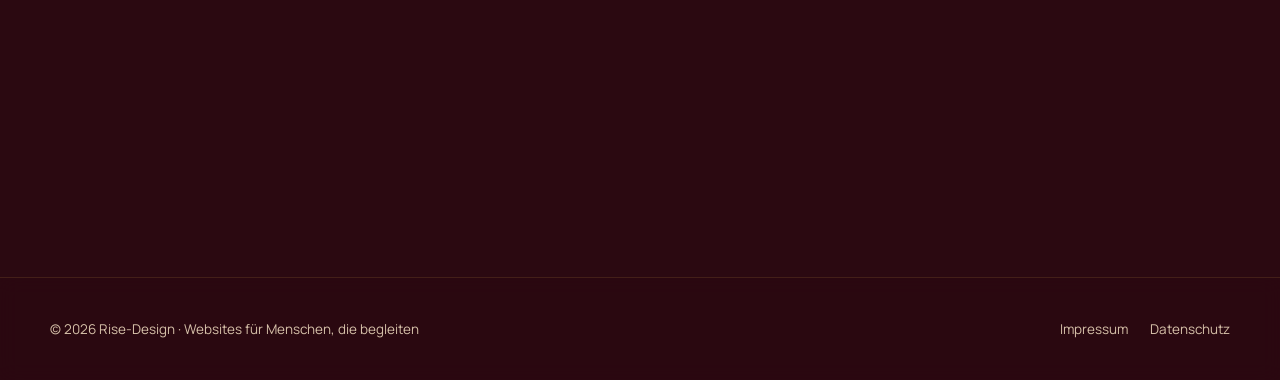
==== commit 65ad0cd7: "Add the Web3Forms access key to the contact form Co-Authored-By: Claude Fable 5.1 <noreply@anthropic" ====
--- a/landingpages/coaches-begleiter/index.html
+++ b/landingpages/coaches-begleiter/index.html
@@ -555,7 +555,7 @@
       <p style="margin-top:28px;font-size:13px;color:var(--muted);letter-spacing:.04em">Oder schreib direkt an <a href="mailto:team@rise-design.de" style="color:var(--gold2);text-decoration:none;border-bottom:1px solid var(--line2)">team@rise-design.de</a></p>
     </div>
     <form class="form reveal" action="https://api.web3forms.com/submit" method="POST" style="--delay:.15s">
-      <input type="hidden" name="access_key" value="WEB3FORMS_ACCESS_KEY">
+      <input type="hidden" name="access_key" value="572cd398-d739-4d7b-85da-627ec81390ef">
       <input type="hidden" name="subject" value="Neue Anfrage über rise-design.de">
       <input type="hidden" name="from_name" value="Rise-Design Website">
       <input type="checkbox" name="botcheck" class="hp" tabindex="-1" autocomplete="off" aria-hidden="true">
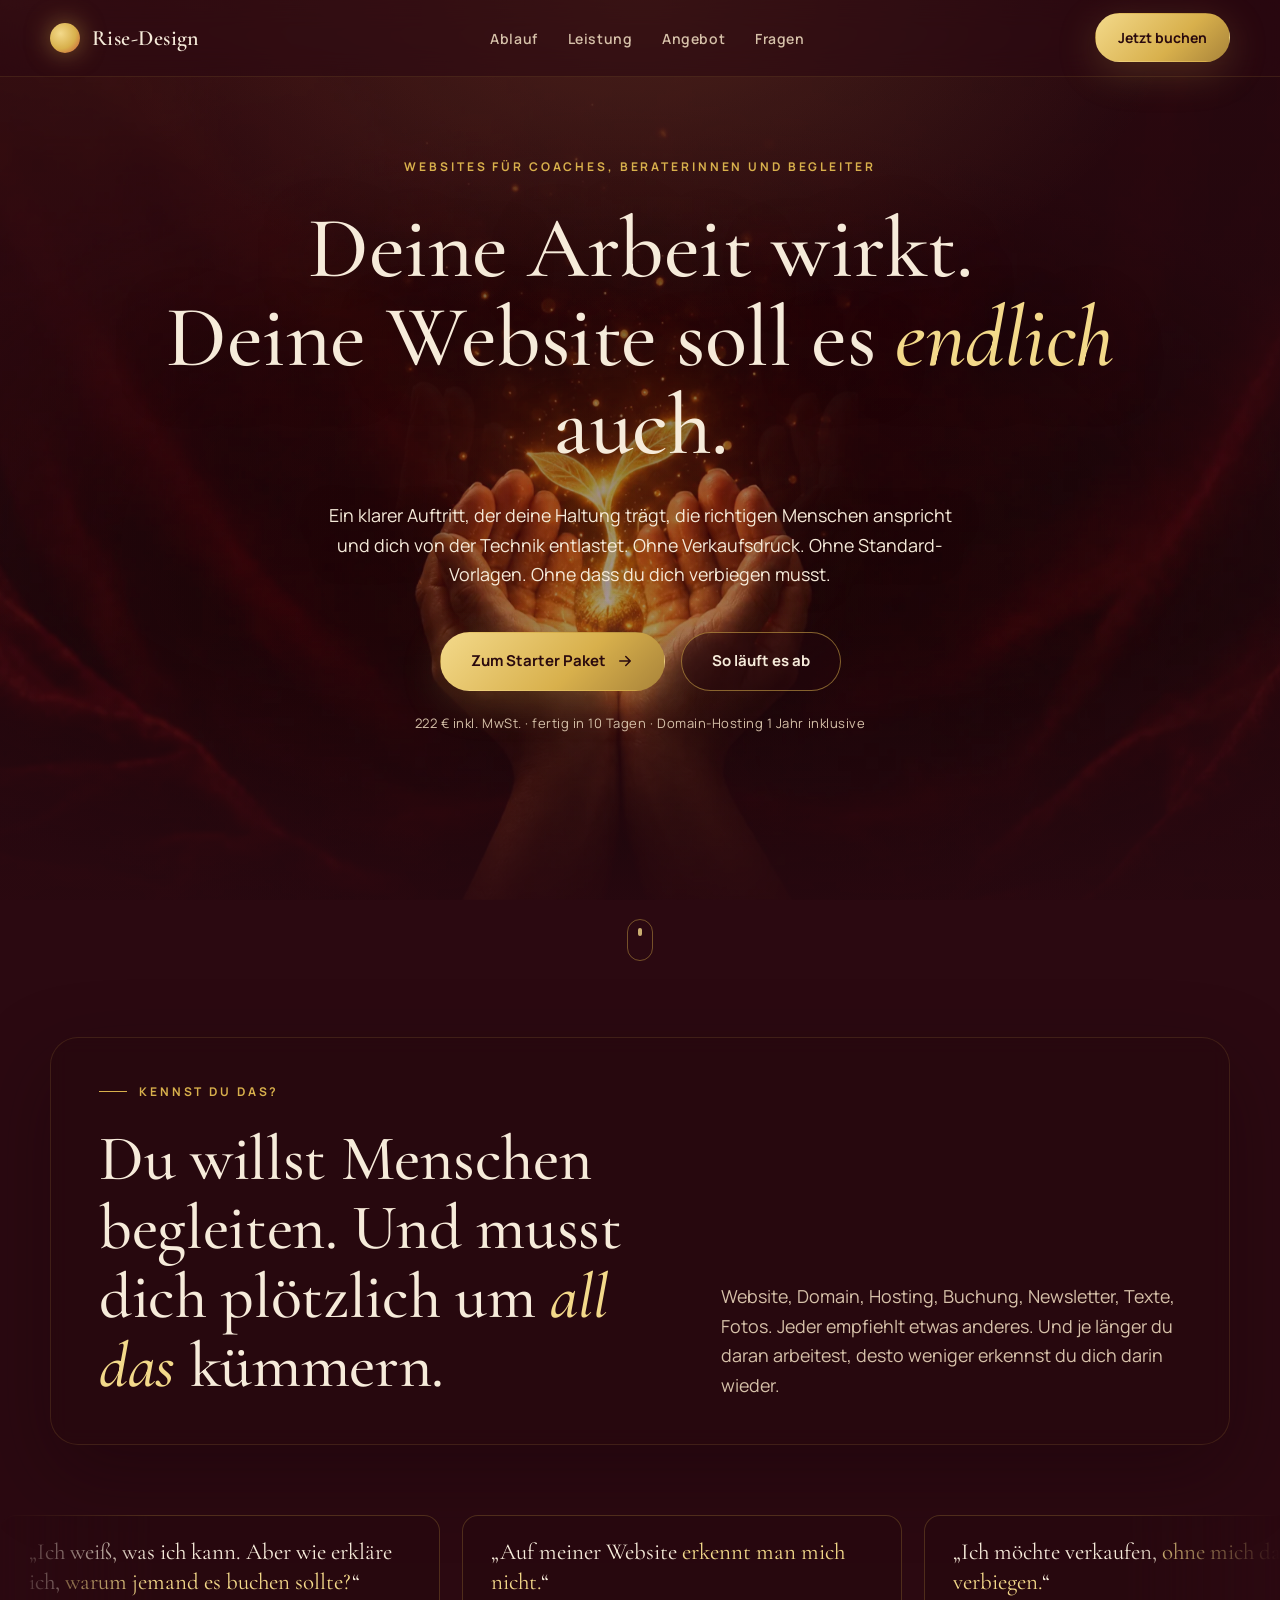
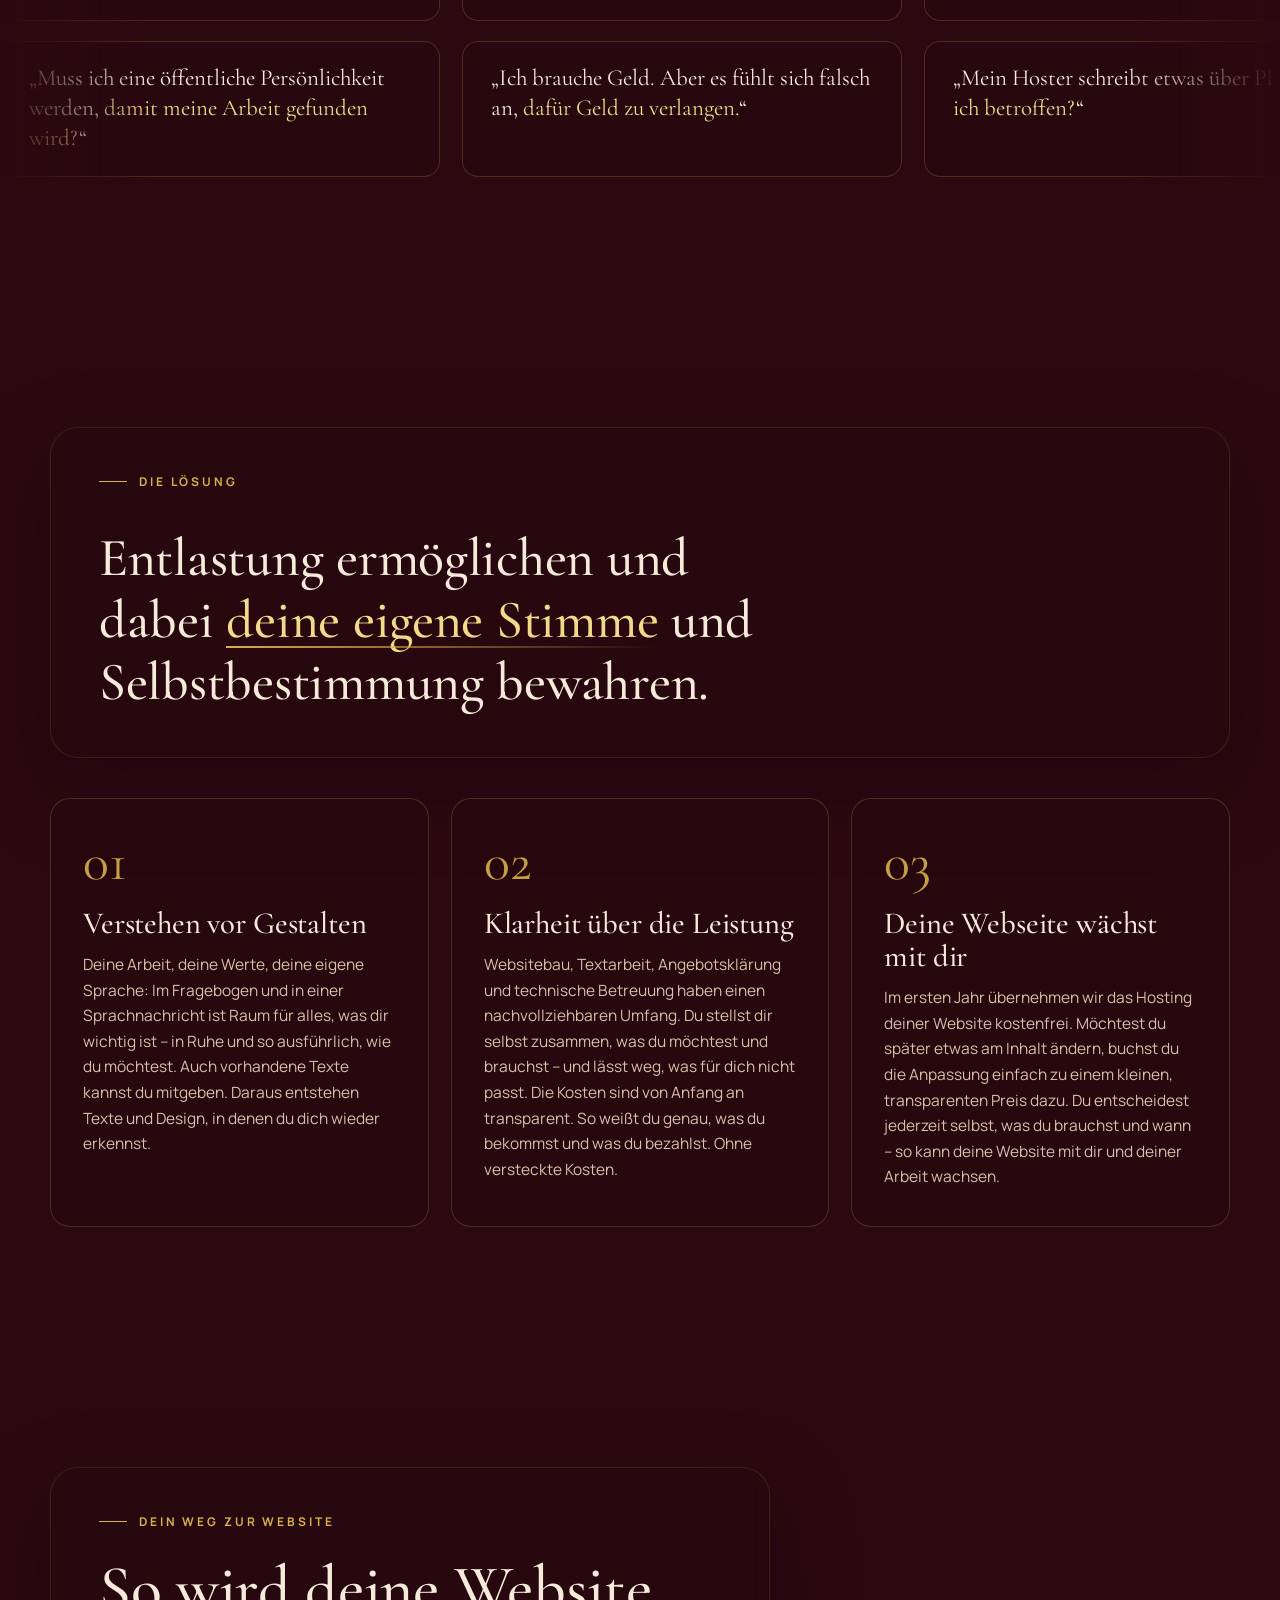
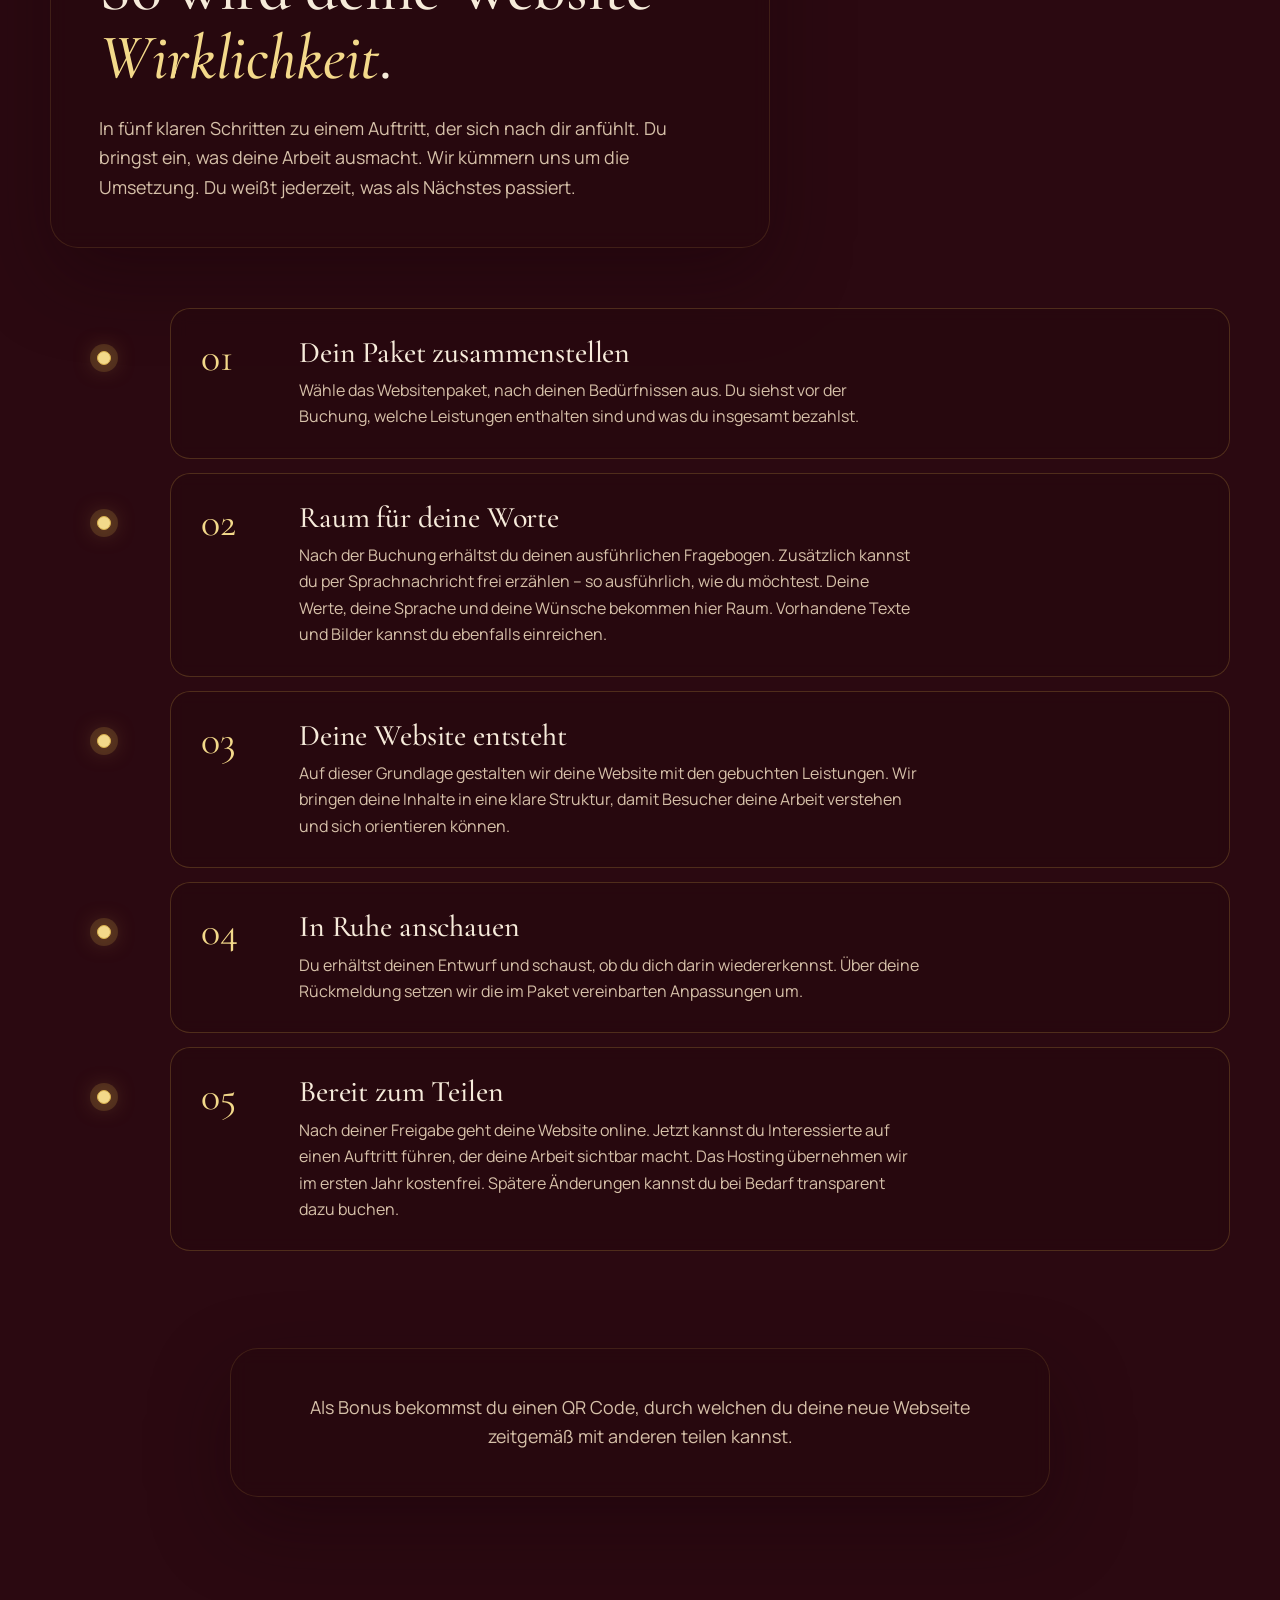
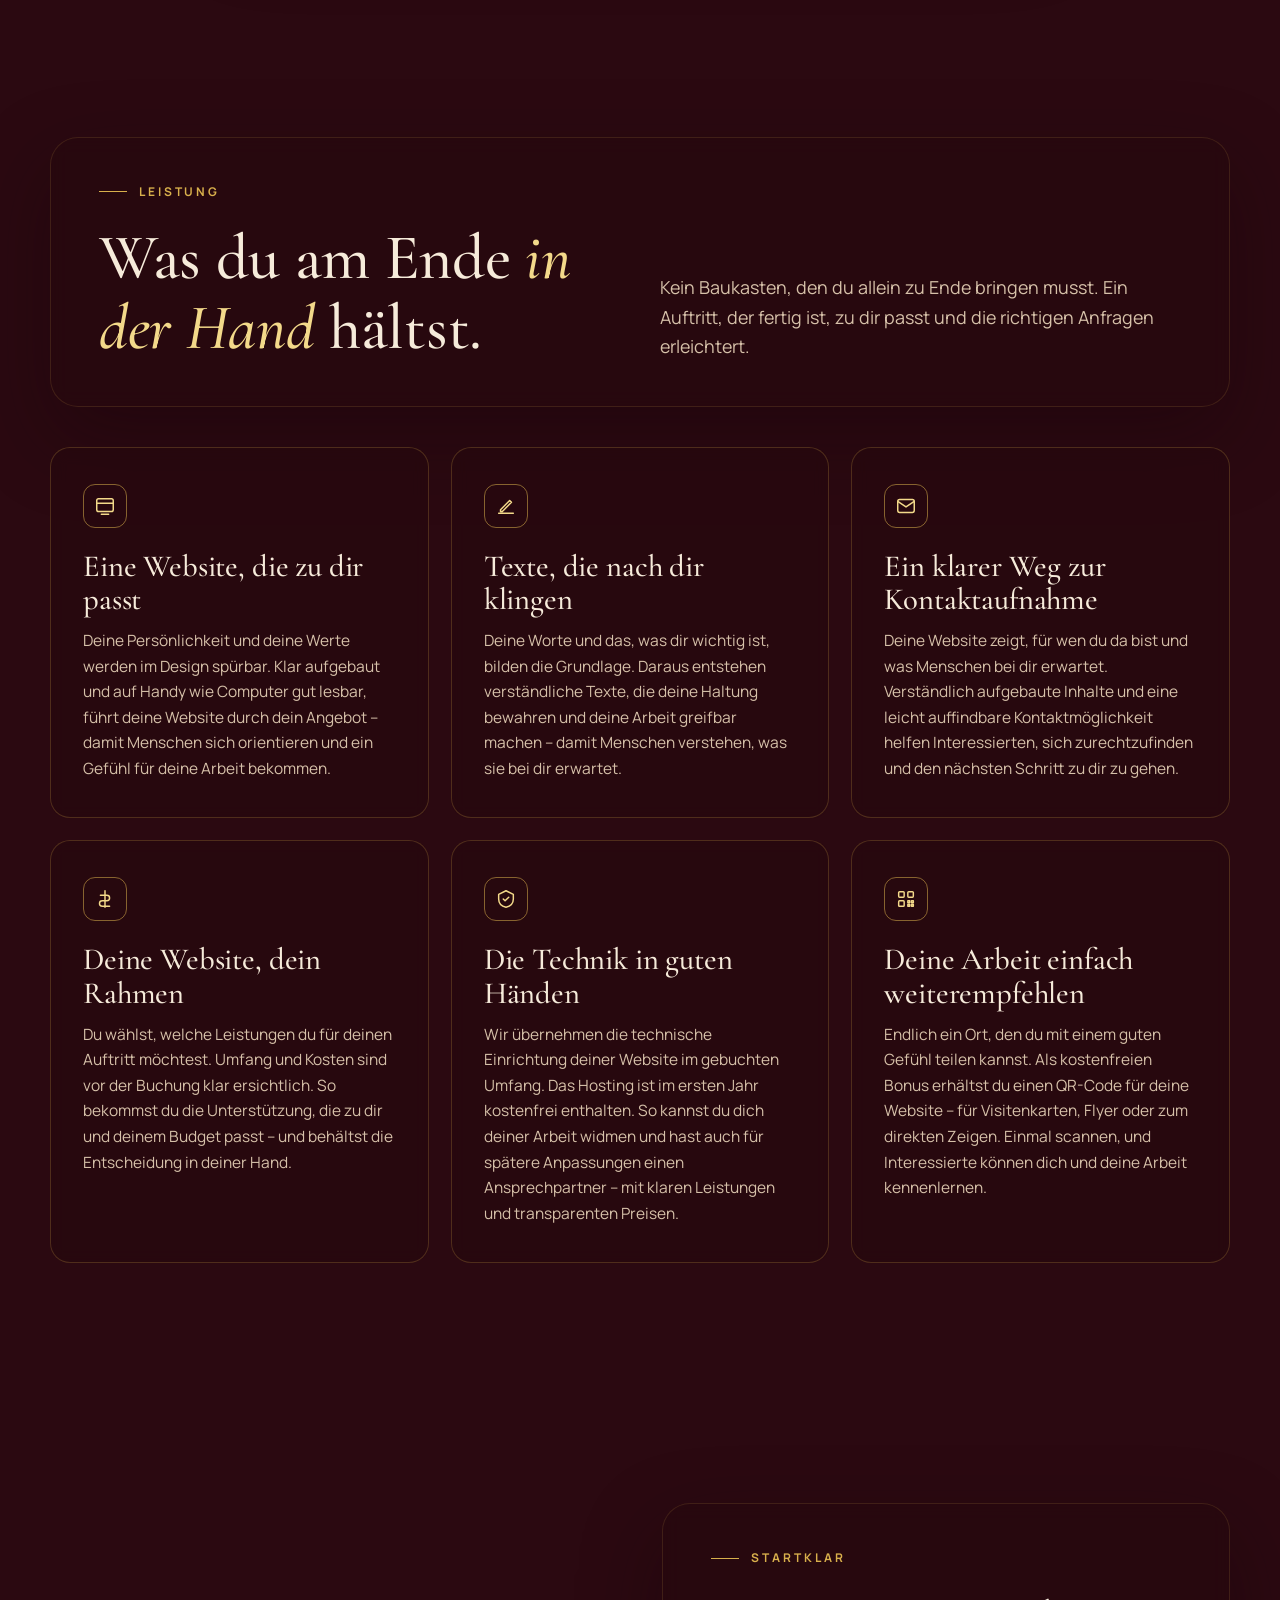
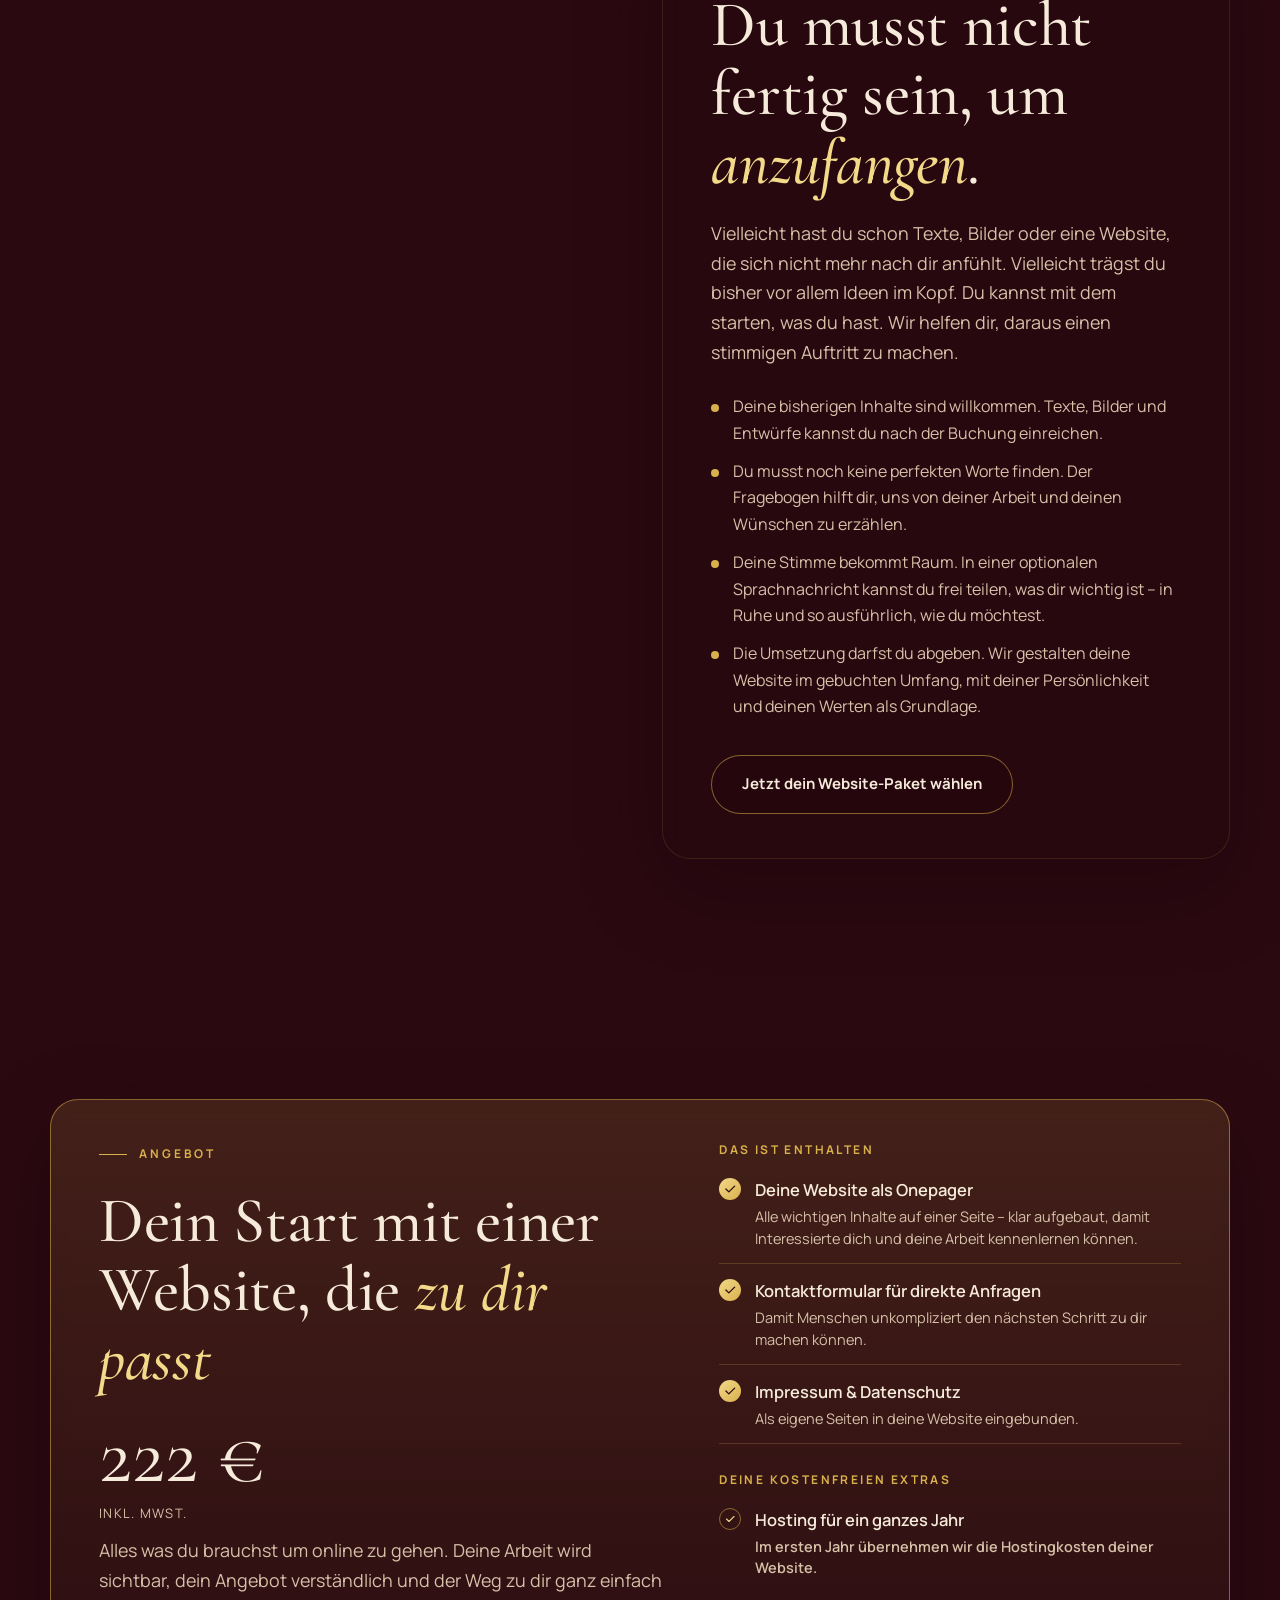
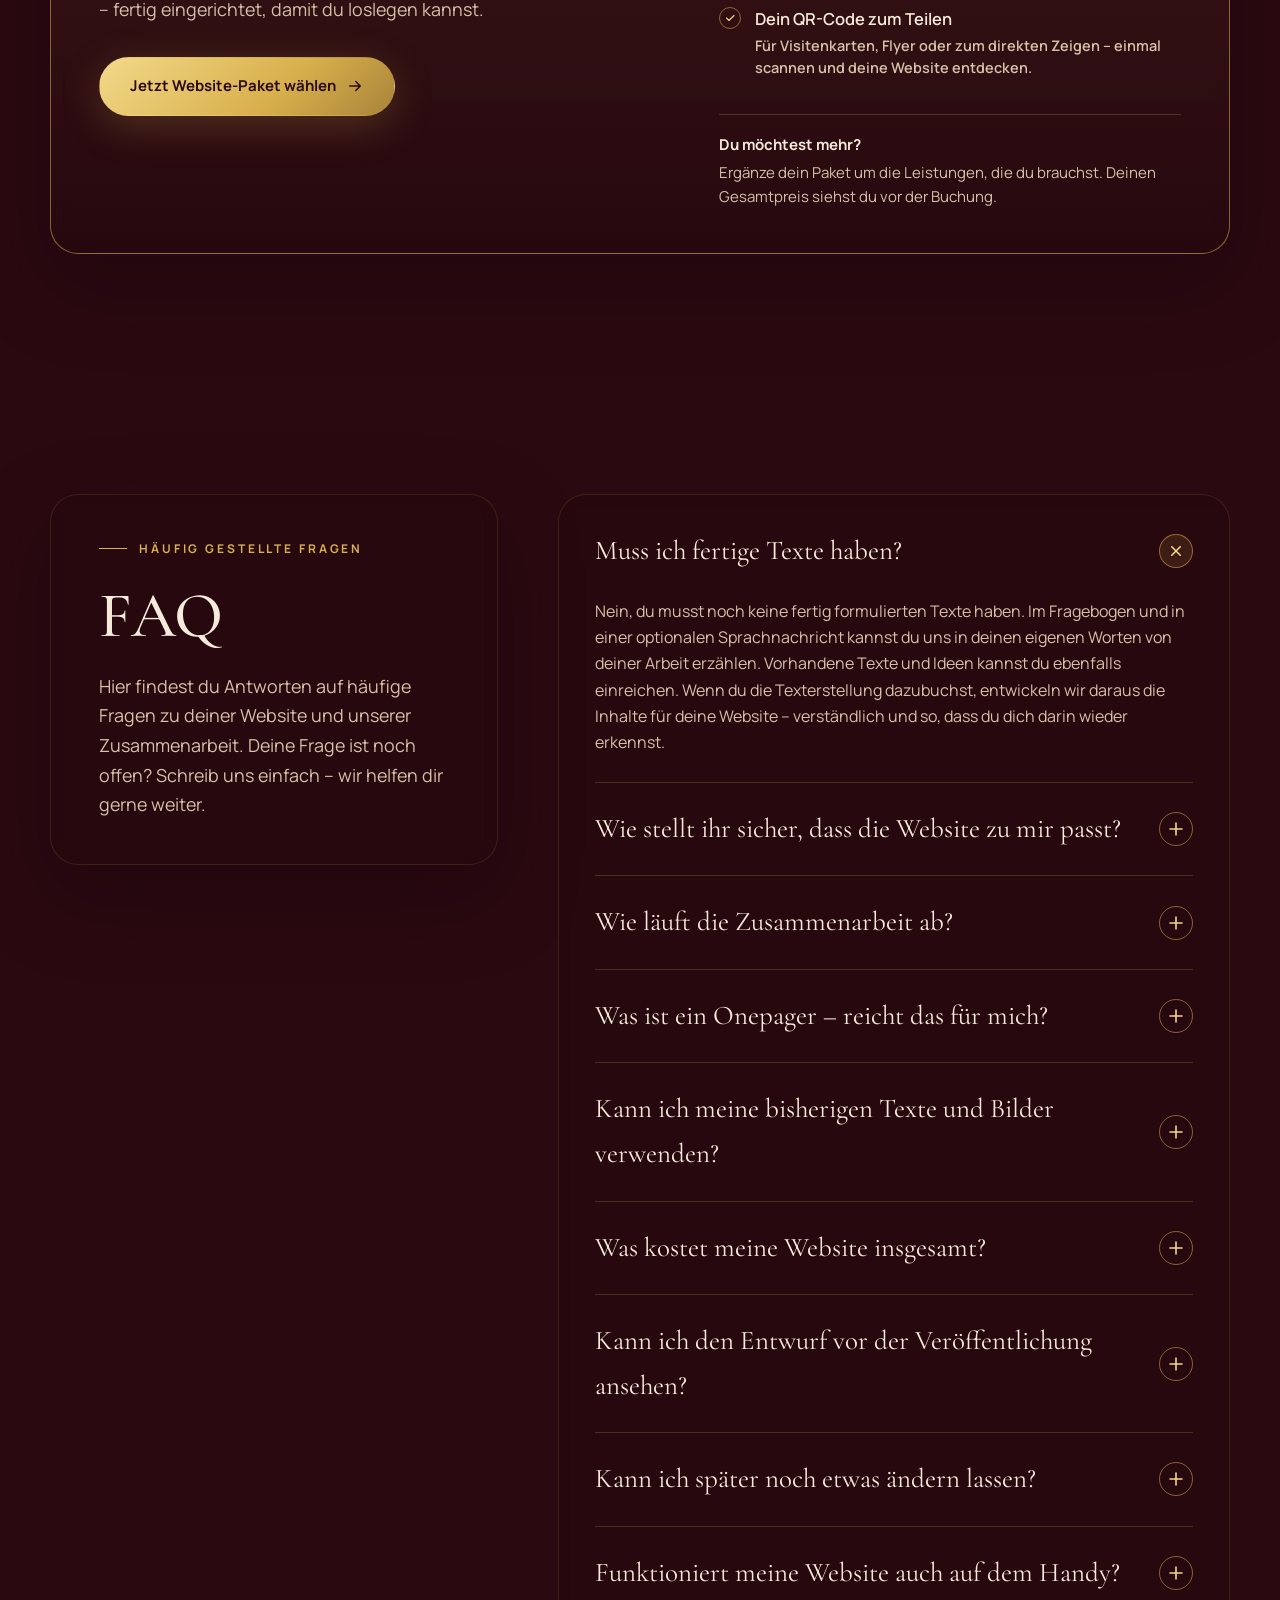
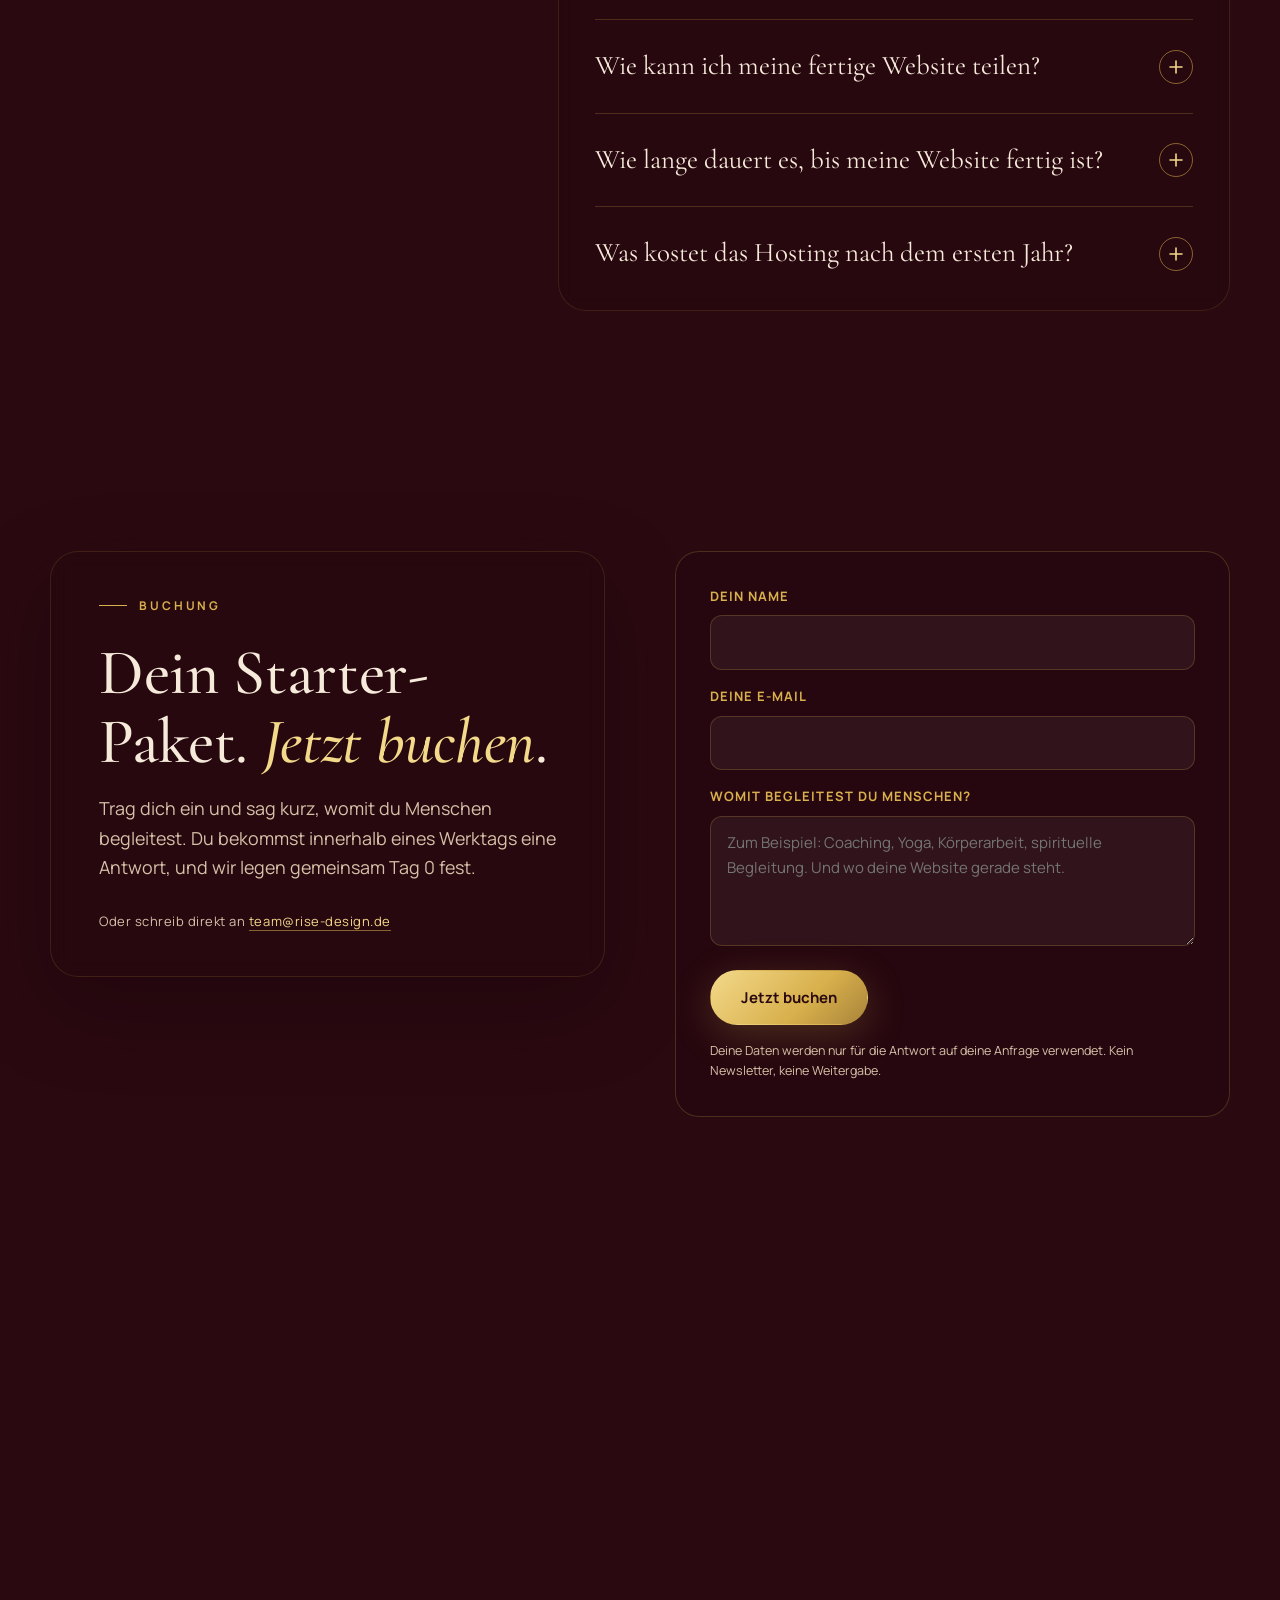
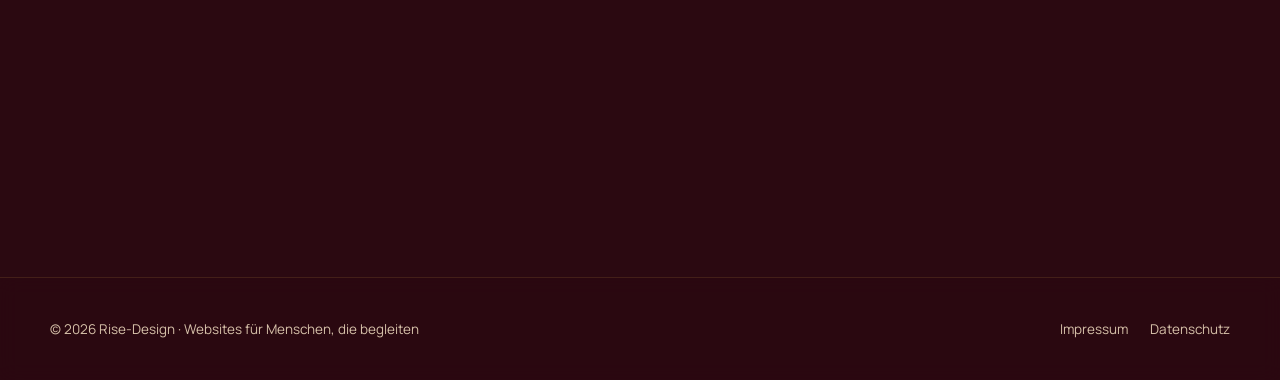
==== commit 45f95ba1: "Contact form: native-submit fallback and return-URL success message If the fetch call cannot reach W" ====
--- a/landingpages/coaches-begleiter/index.html
+++ b/landingpages/coaches-begleiter/index.html
@@ -558,6 +558,7 @@
       <input type="hidden" name="access_key" value="572cd398-d739-4d7b-85da-627ec81390ef">
       <input type="hidden" name="subject" value="Neue Anfrage über rise-design.de">
       <input type="hidden" name="from_name" value="Rise-Design Website">
+      <input type="hidden" name="redirect" value="https://rise-design.de/?gesendet=1#kontakt">
       <input type="checkbox" name="botcheck" class="hp" tabindex="-1" autocomplete="off" aria-hidden="true">
       <div class="field"><label for="f-name">Dein Name</label><input id="f-name" name="name" type="text" autocomplete="name" required></div>
       <div class="field"><label for="f-mail">Deine E-Mail</label><input id="f-mail" name="email" type="email" autocomplete="email" required></div>
@@ -619,19 +620,23 @@
   var form=d.querySelector('.form');
   if(form&&w.fetch&&w.FormData){
     var status=form.querySelector('.form-status'),sbtn=form.querySelector('button[type=submit]');
+    var THANKS='Danke! Deine Anfrage ist angekommen. Du bekommst innerhalb eines Werktags eine Antwort von uns.';
     form.addEventListener('submit',function(e){
       e.preventDefault();
       if(!form.checkValidity()){form.reportValidity();return;}
       var label=sbtn.textContent;sbtn.disabled=true;sbtn.textContent='Wird gesendet …';status.className='form-status';status.textContent='';
       fetch(form.action,{method:'POST',body:new FormData(form),headers:{'Accept':'application/json'}})
-        .then(function(r){return r.json().then(function(j){return r.ok&&j&&j.success;});})
+        .then(function(r){return r.json().then(function(j){return r.ok&&j&&j.success;},function(){return false;});})
         .then(function(ok){
-          if(!ok)throw new Error('send failed');
-          form.reset();status.classList.add('ok');status.textContent='Danke! Deine Anfrage ist angekommen. Du bekommst innerhalb eines Werktags eine Antwort von uns.';
-        })
-        .catch(function(){status.classList.add('err');status.textContent='Das hat leider nicht geklappt. Bitte versuch es noch einmal oder schreib direkt an team@rise-design.de.';})
-        .then(function(){sbtn.disabled=false;sbtn.textContent=label;});
+          if(ok){form.reset();status.classList.add('ok');status.textContent=THANKS;}
+          else{status.classList.add('err');status.textContent='Das hat leider nicht geklappt. Bitte versuch es noch einmal oder schreib direkt an team@rise-design.de.';}
+          sbtn.disabled=false;sbtn.textContent=label;
+        },function(){form.submit();});
     });
+    if(/[?&]gesendet=1(&|$)/.test(w.location.search)){
+      status.classList.add('ok');status.textContent=THANKS;
+      try{w.history.replaceState(null,'',w.location.pathname+'#kontakt');}catch(err){}
+    }
   }
   if(!reduce){d.querySelectorAll('.magnet').forEach(function(b){b.addEventListener('mousemove',function(e){var r=b.getBoundingClientRect();b.style.transform='translate('+((e.clientX-r.left-r.width/2)*.22)+'px,'+((e.clientY-r.top-r.height/2)*.28)+'px)';});b.addEventListener('mouseleave',function(){b.style.transform='';});});
     d.querySelectorAll('.card').forEach(function(c){c.addEventListener('mousemove',function(e){var r=c.getBoundingClientRect();c.style.setProperty('--cx',((e.clientX-r.left)/r.width*100)+'%');c.style.setProperty('--cy',((e.clientY-r.top)/r.height*100)+'%');});});}
